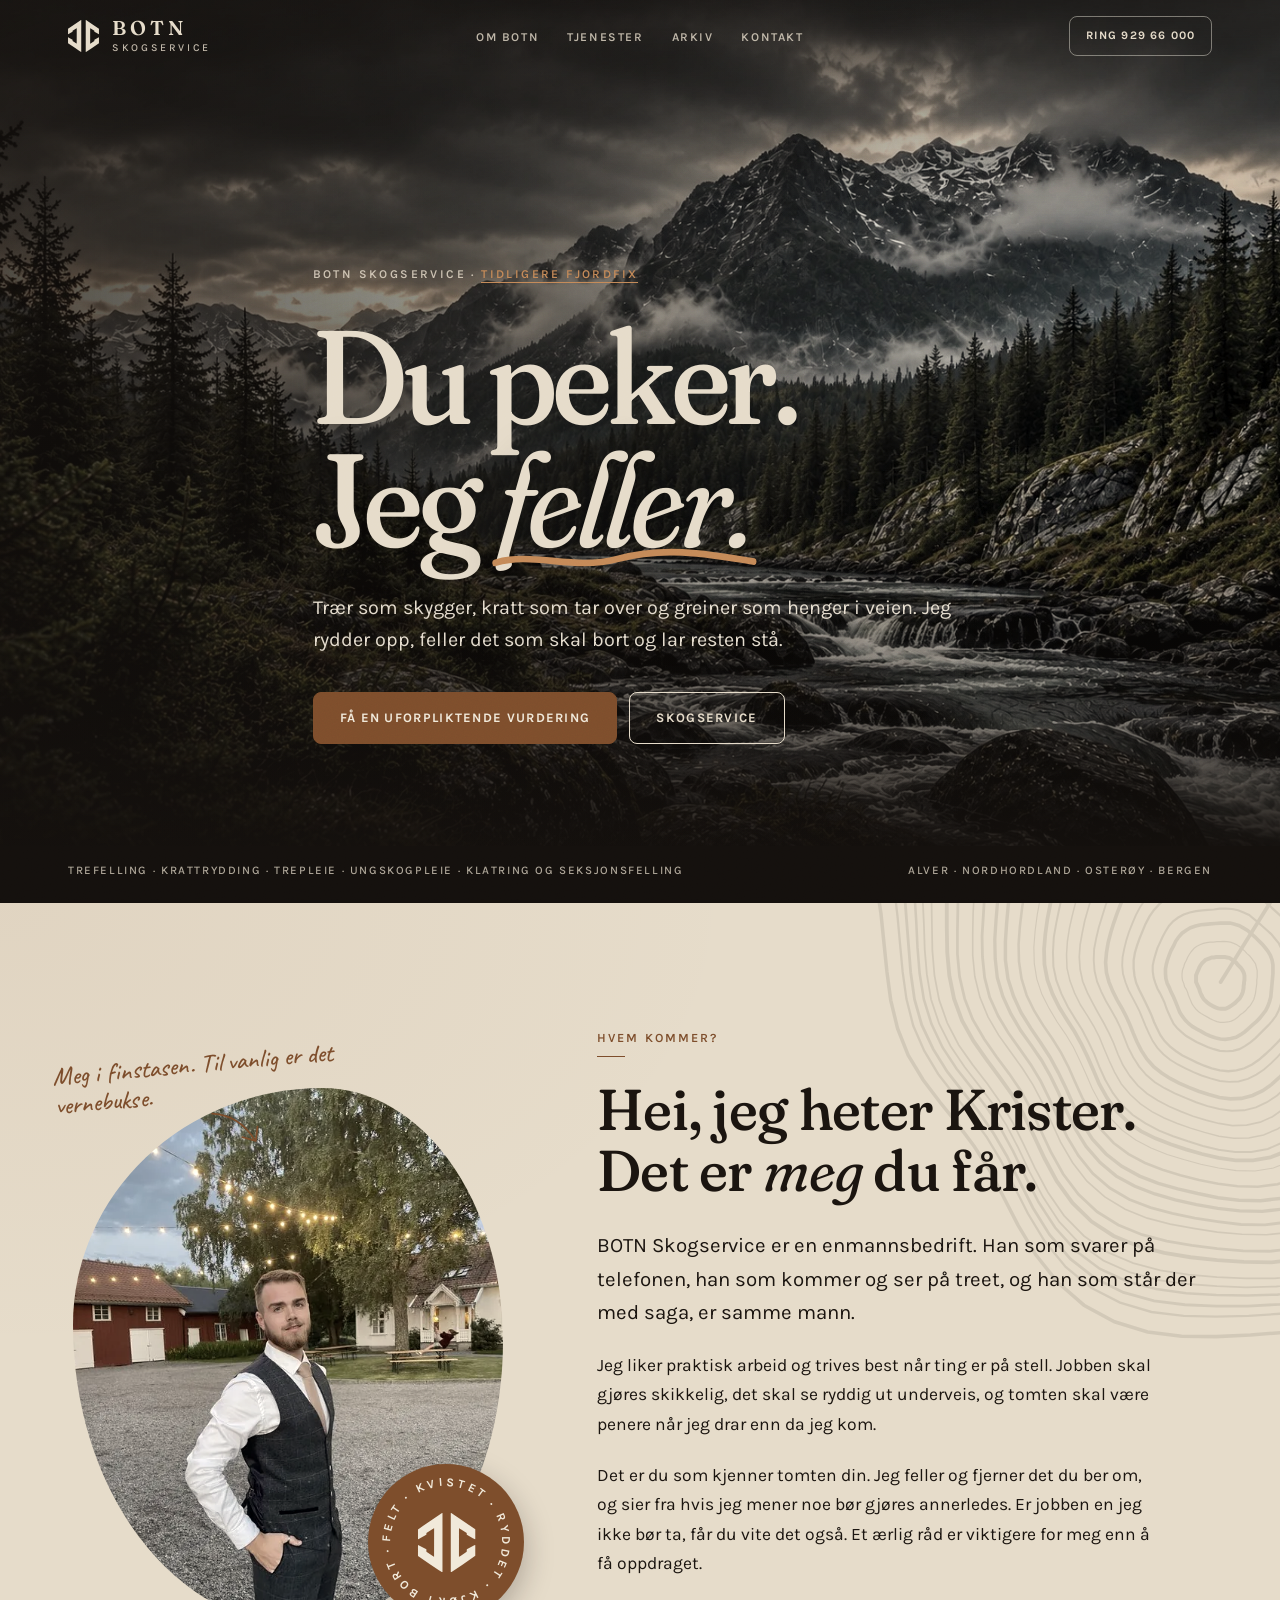
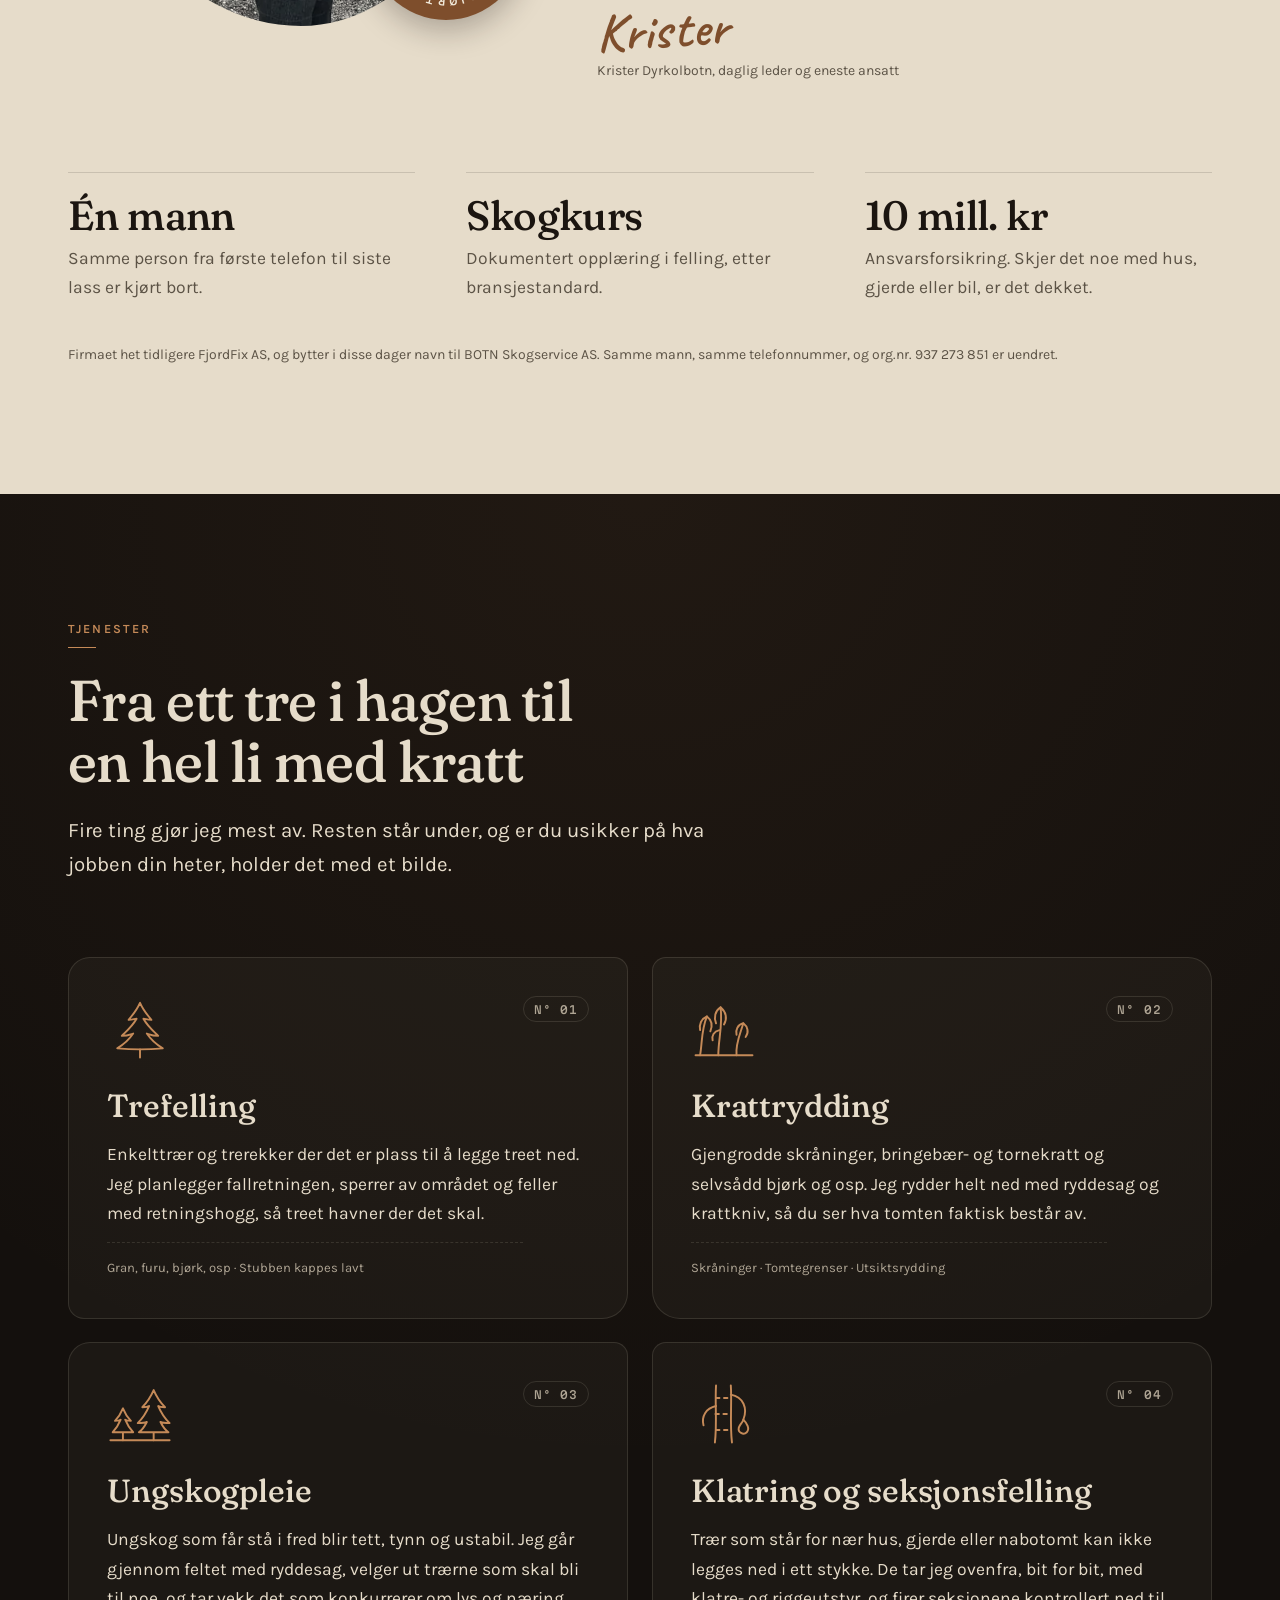
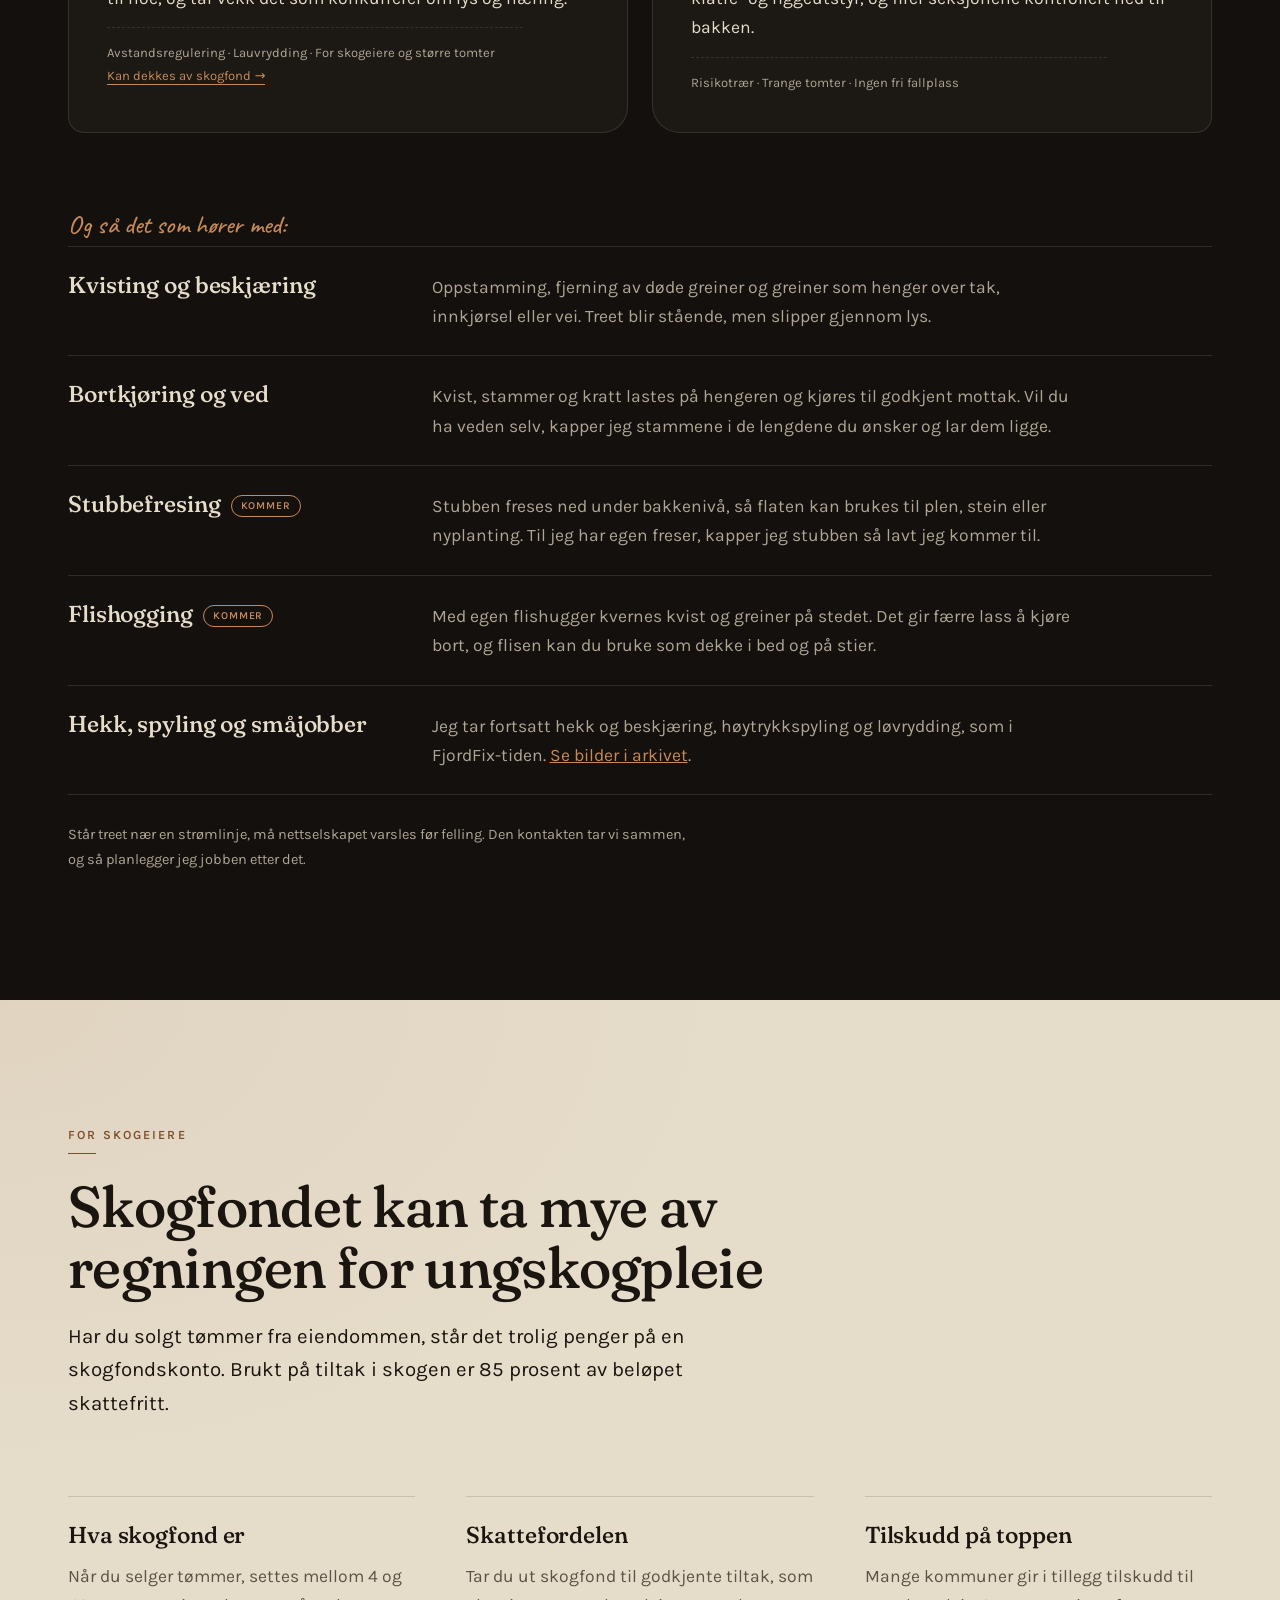
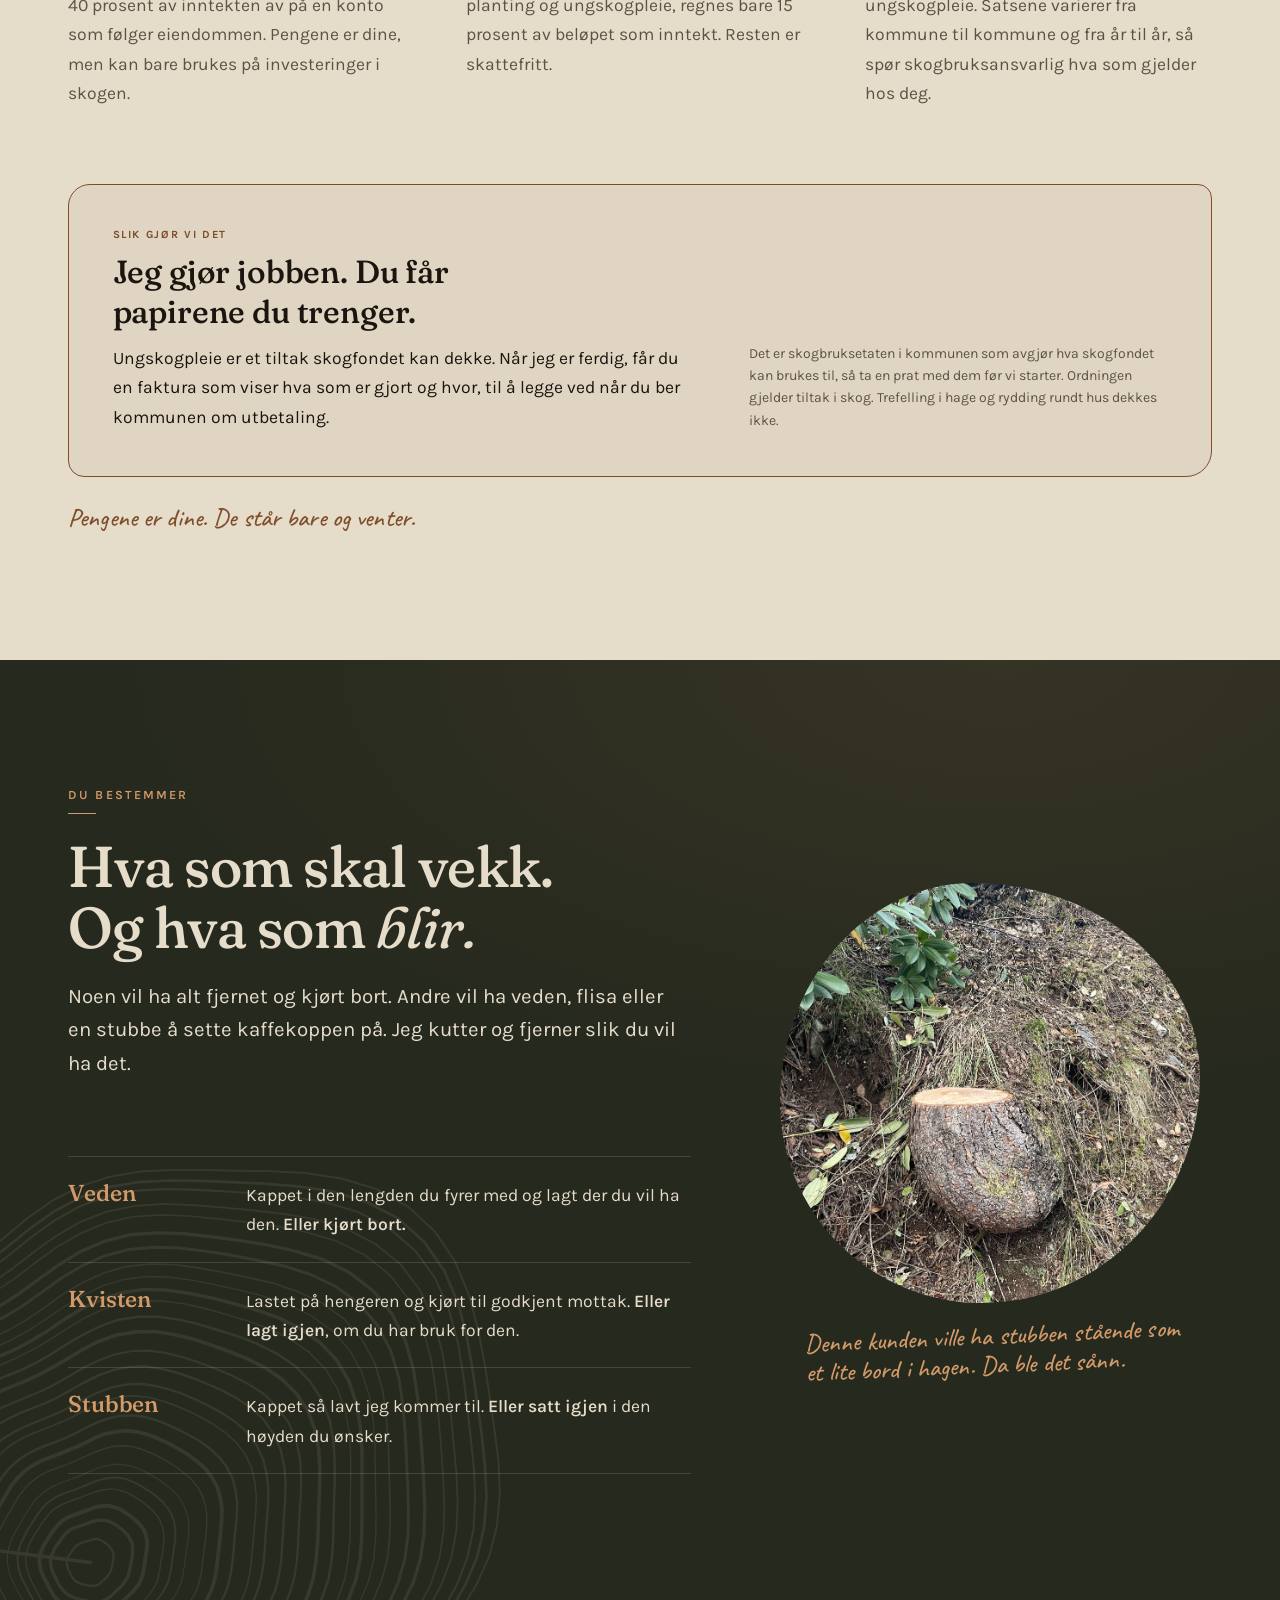
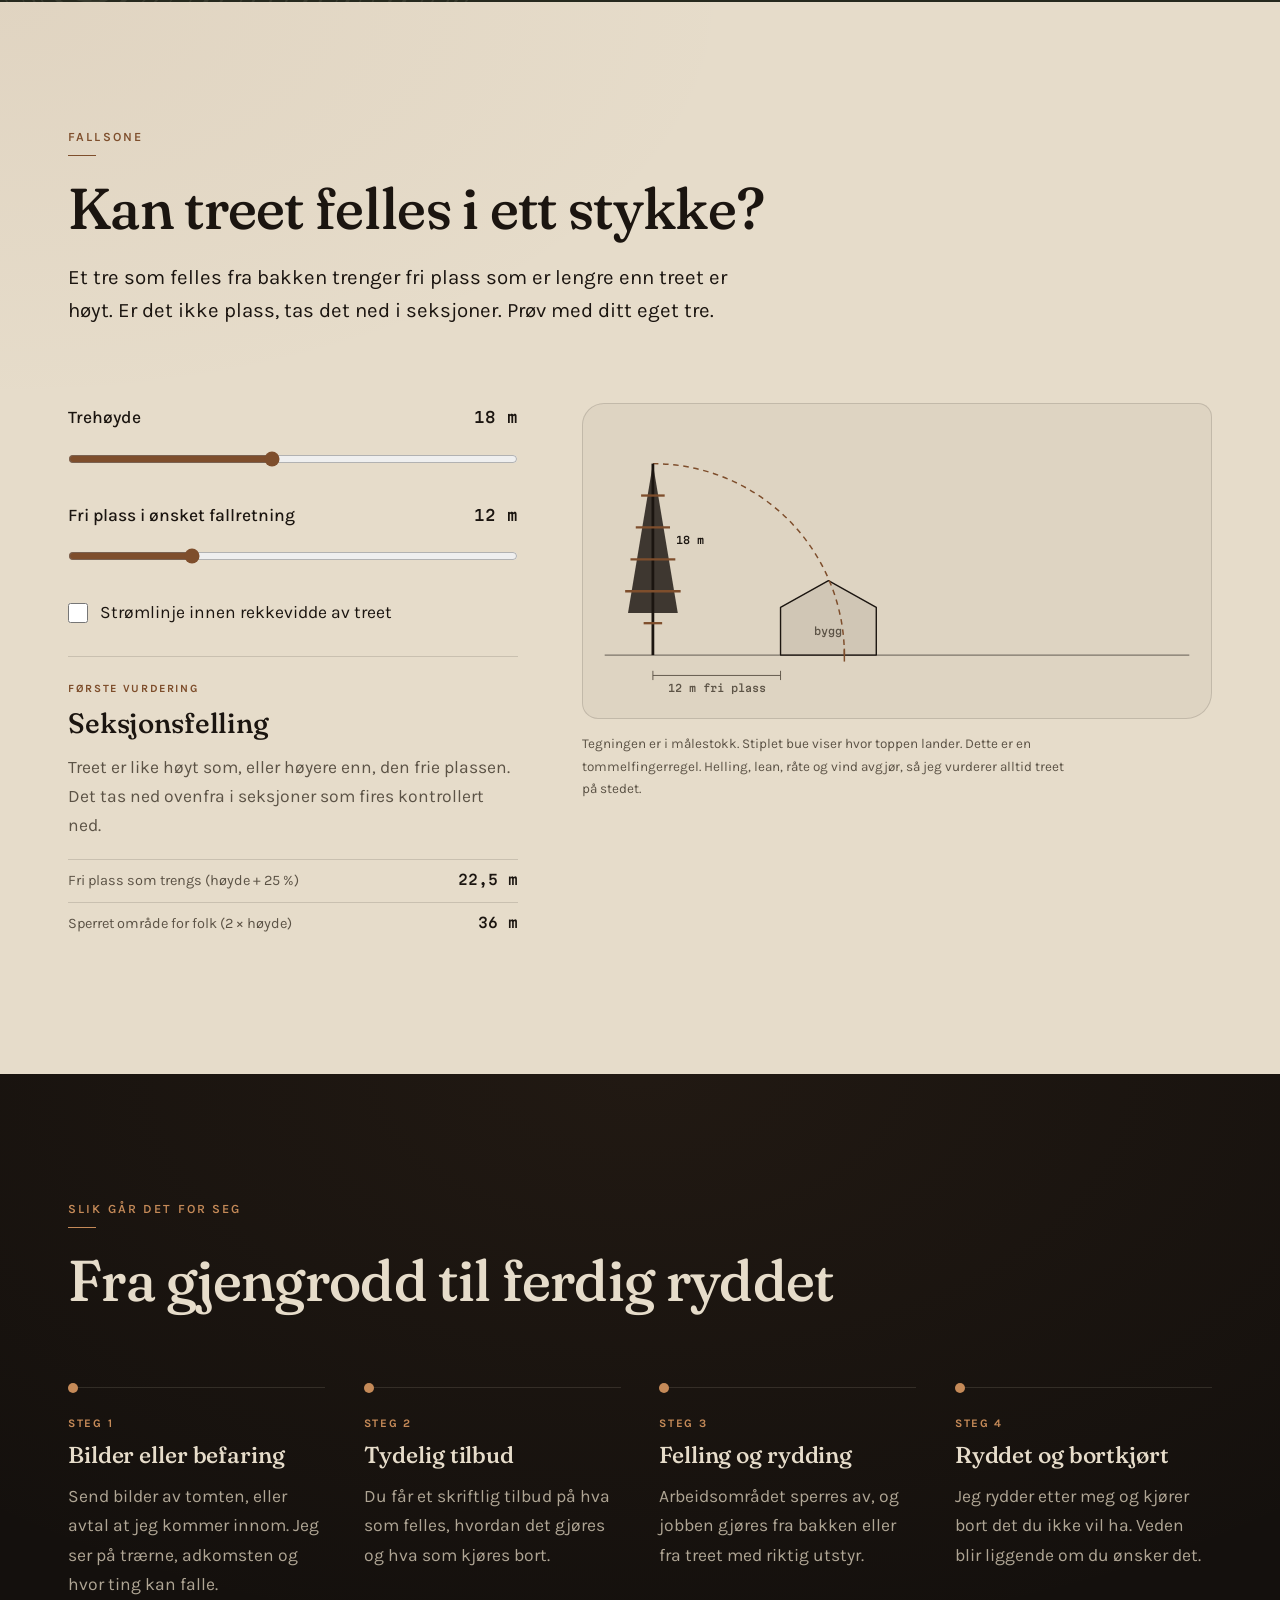
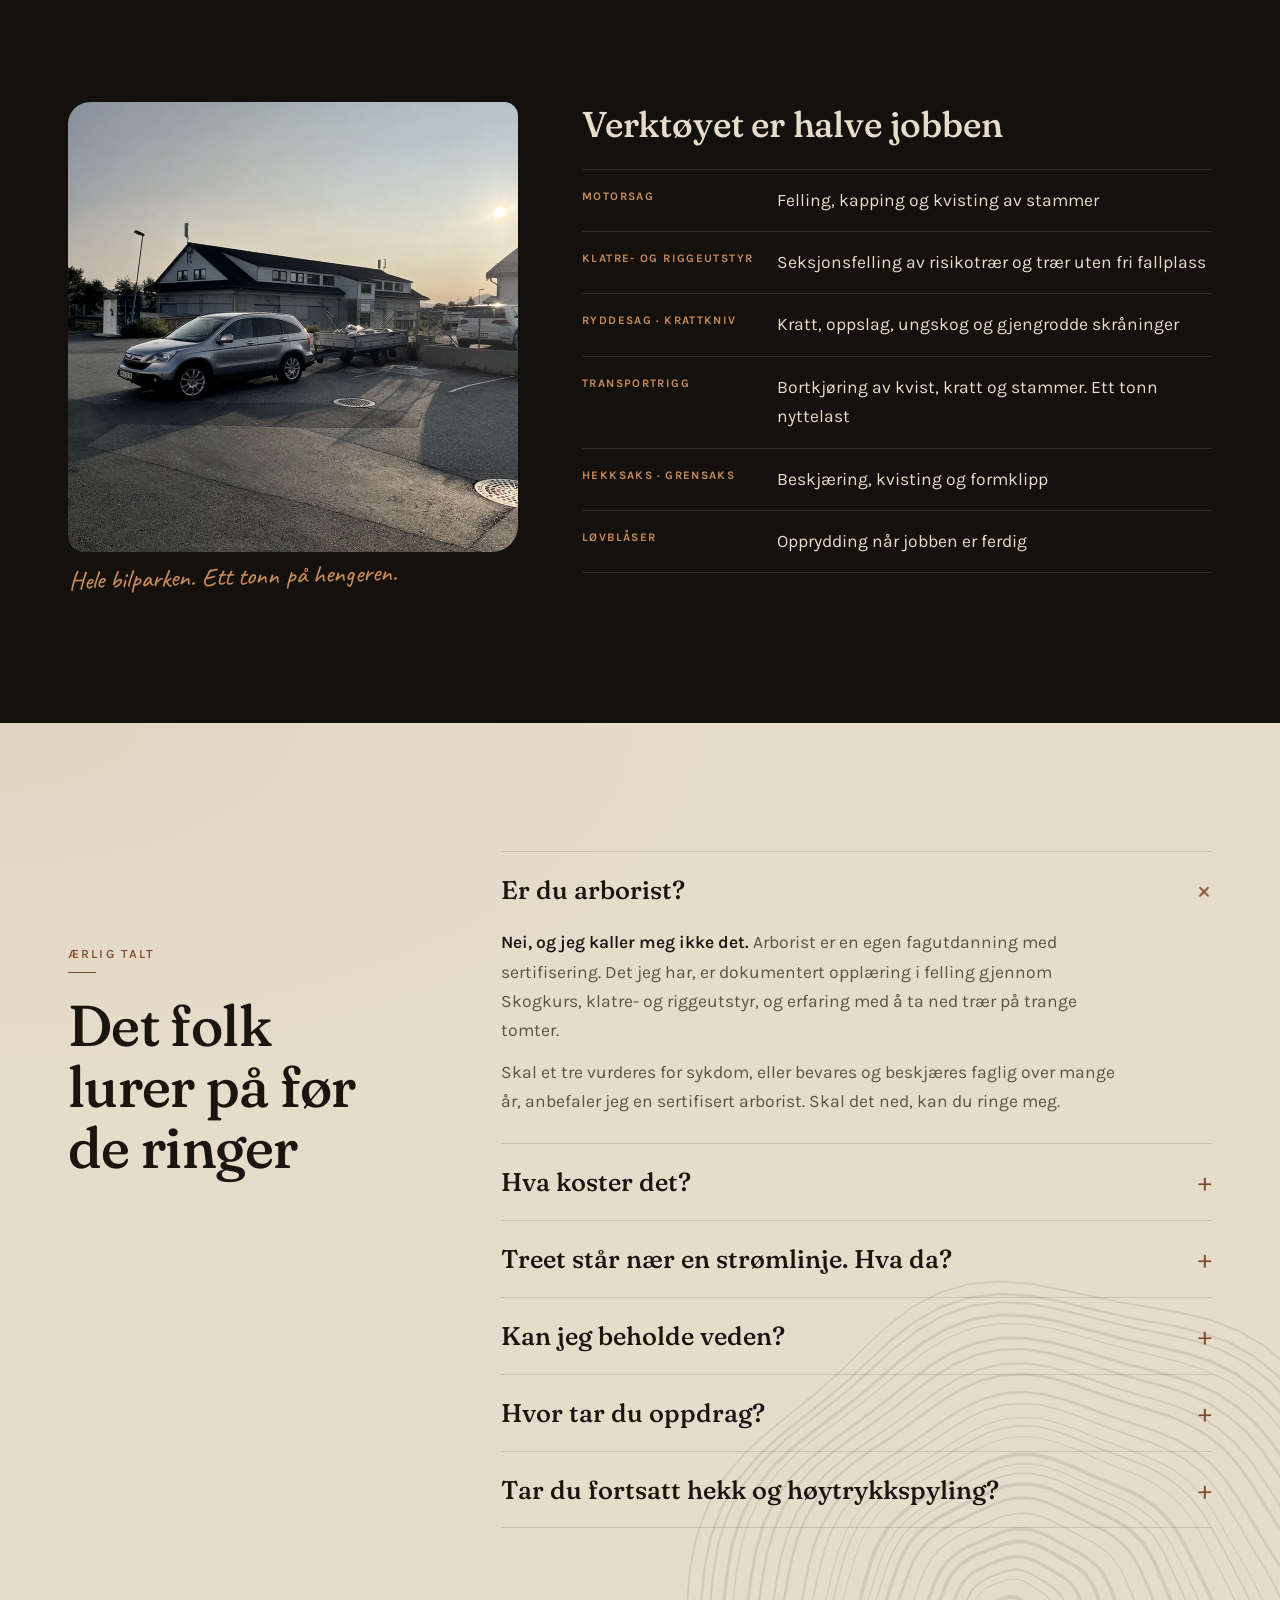
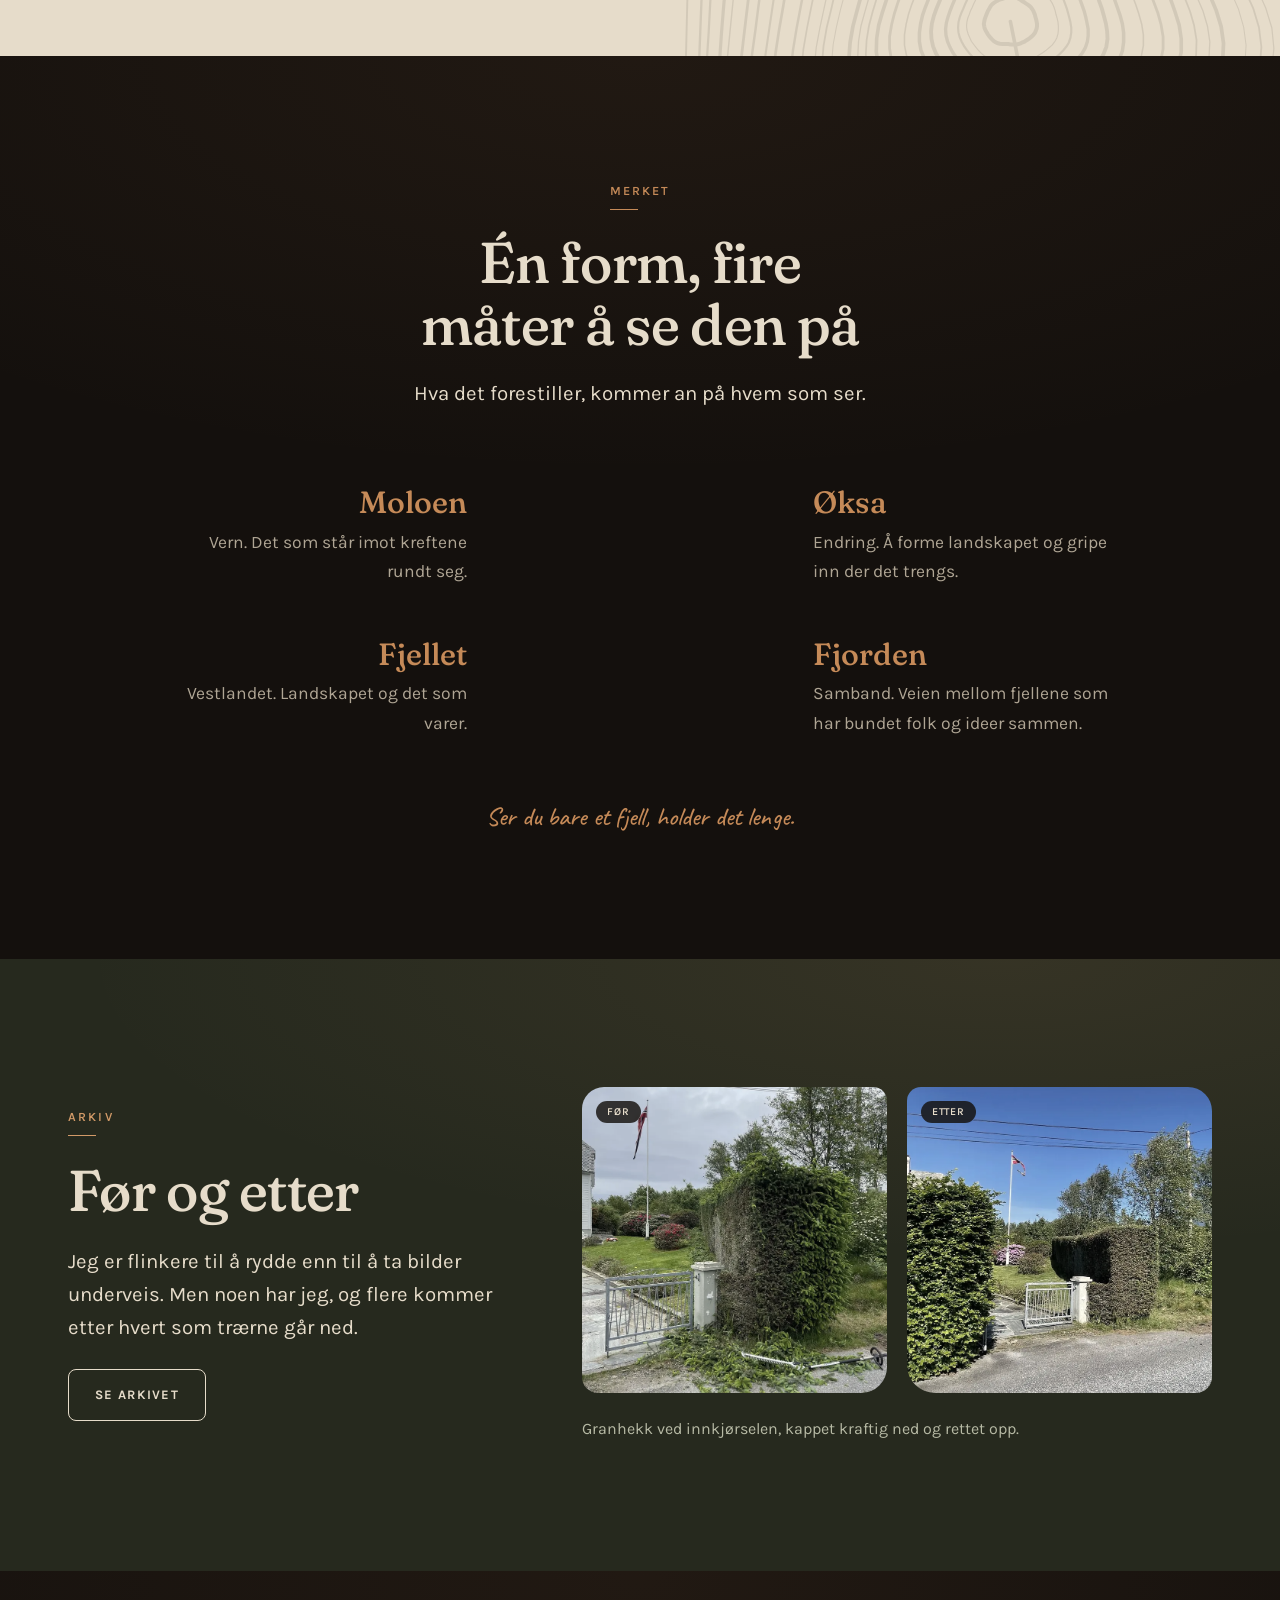
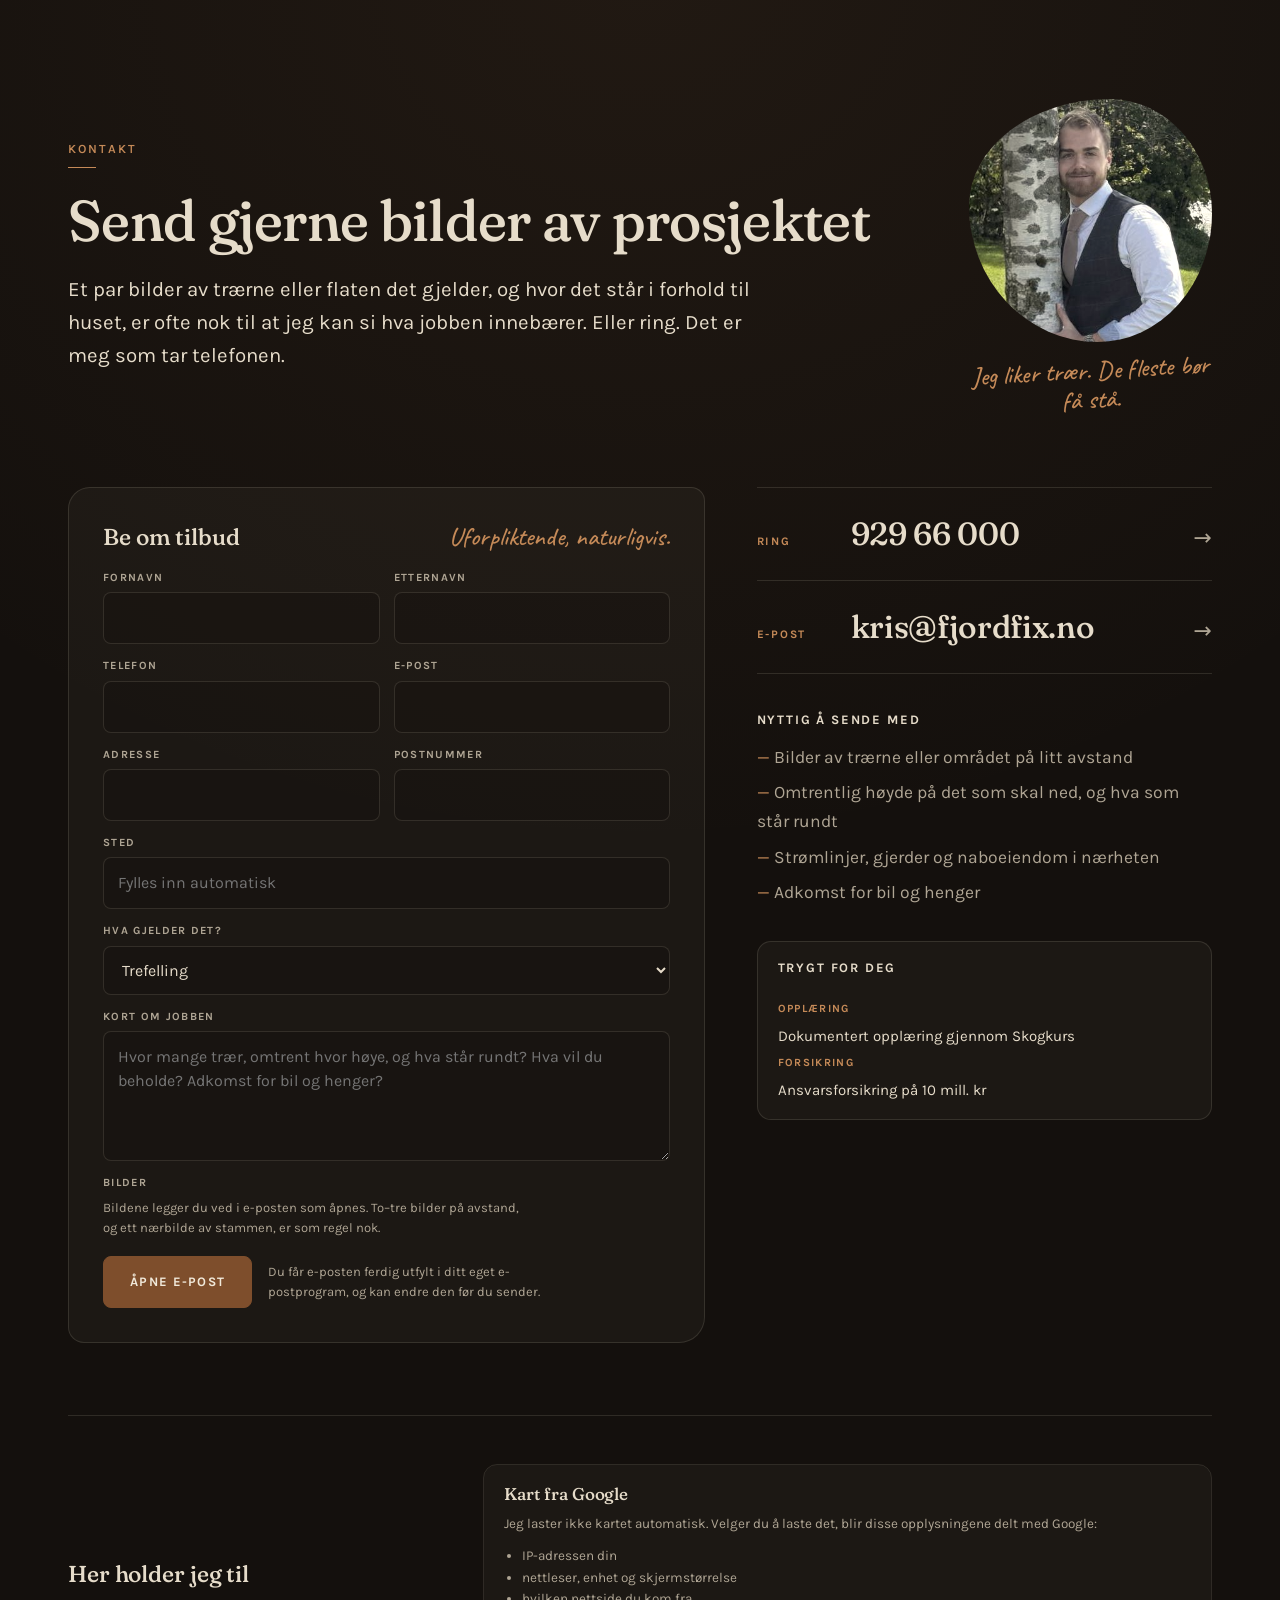
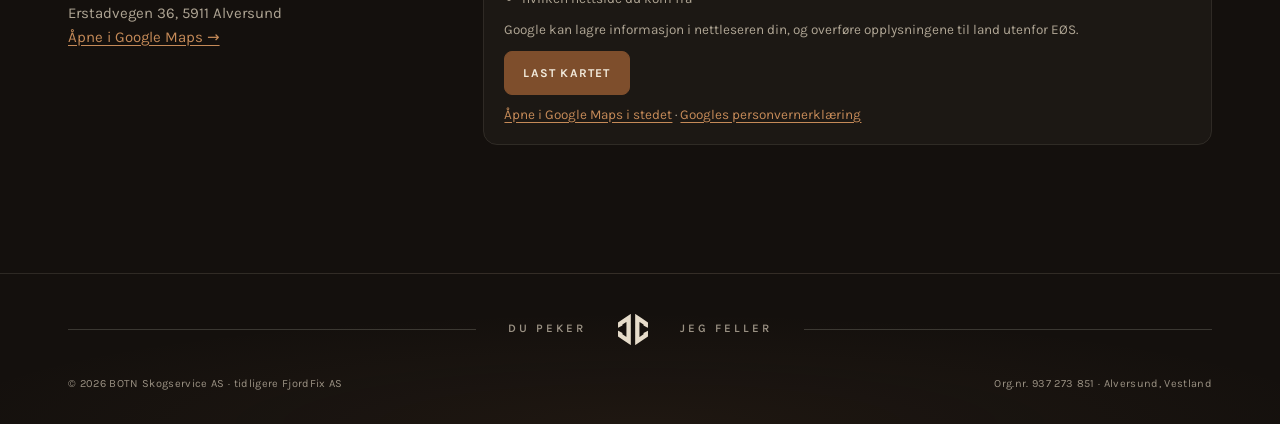
==== index.html @ 5fe98495 "Bytt toppbilde til versjonen med snødekt fjell og elvestryk Co-Authored-By: Claude Opus 5.5 <noreply" ====
<!doctype html>
<html lang="nb">
<head>
  <meta charset="utf-8" />
  <meta name="viewport" content="width=device-width,initial-scale=1" />
  <meta name="theme-color" content="#14100D" />
  <title>BOTN Skogservice | Trefelling og krattrydding i Nordhordland</title>
  <meta name="description" content="BOTN Skogservice (tidligere FjordFix) er Krister Dyrkolbotn og en motorsag. Trefelling, seksjonsfelling, krattrydding og ungskogpleie med skogfond i Alver, Nordhordland, på Osterøy og i Bergen." />
  <!-- TEST PÅ JOTAX.NO: holdes ute av søkemotorer. Fjern linja under og sett inn canonical når siden flytter til endelig domene -->
  <meta name="robots" content="noindex, nofollow" />
  <link rel="preconnect" href="https://fonts.googleapis.com" />
  <link rel="preconnect" href="https://fonts.gstatic.com" crossorigin />
  <link rel="stylesheet" href="https://fonts.googleapis.com/css2?family=Caveat:wght@500;600&family=Fraunces:ital,opsz,wght,SOFT,WONK@0,9..144,300..700,0..100,0..1;1,9..144,300..700,0..100,0..1&family=Karla:wght@400;500;600;700&family=Martian+Mono:wght@400;500&display=swap" />
  <link rel="stylesheet" href="styles.css" />
</head>
<body>
<!-- merke: symbol -->
<svg width="0" height="0" style="position:absolute" aria-hidden="true" focusable="false">
  <defs>
    <symbol id="jx-mark" viewBox="337.4 0 376.4 389.2">
      <path fill="currentColor" fill-rule="evenodd" d="M 495.21,0.07 369.41,85.31 337.49,107.70 337.49,170.66 339.07,172.01 391.91,142.92 392.54,142.12 392.97,131.36 436.66,103.34 442.52,99.85 443.41,100.74 443.02,286.92 439.48,285.34 392.91,254.83 392.54,238.76 347.66,214.53 340.91,211.14 338.14,210.92 337.43,211.78 337.50,281.84 415.91,335.95 472.29,373.96 496.28,389.18 497.66,388.81 498.37,386.84 498.41,0.98 497.41,0.00Z M 553.80,0.14 552.81,1.09 552.83,385.80 553.15,387.98 555.61,388.97 629.72,339.72 713.72,281.39 713.72,211.67 712.48,210.67 707.22,212.47 658.31,238.79 657.34,255.16 616.97,281.91 607.32,287.76 606.59,287.16 606.72,100.24 607.28,99.68 618.47,106.54 657.59,131.71 657.60,141.84 658.22,143.04 697.72,165.14 712.22,172.25 713.72,170.69 713.72,107.47 641.08,57.22 556.11,0.24Z" />
    </symbol>
  </defs>
</svg>

<div class="bar">
  <nav class="wrap bar-inner" aria-label="Hovedmeny">
    <a class="brand" href="#top" aria-label="BOTN Skogservice, til toppen">
      <svg class="m" aria-hidden="true"><use href="#jx-mark" /></svg>
      <span class="brand-navn"><span class="ordmerke">BOTN</span><span class="brand-under">Skogservice</span></span>
    </a>
    <ul class="bar-links" id="meny">
      <li><a href="#om">Om BOTN</a></li>
      <li><a href="#tjenester">Tjenester</a></li>
      <li><a href="galleri.html">Arkiv</a></li>
      <li><a href="#kontakt">Kontakt</a></li>
    </ul>
    <a class="btn bar-call" href="tel:+4792966000">Ring 929 66 000</a>
    <button class="bar-meny" type="button" aria-label="Meny" aria-expanded="false" aria-controls="meny"><span></span><span></span><span></span></button>
  </nav>
</div>

<header class="hero" id="top">
  <img class="hero-img" src="img/hero-fjell-2.jpg" width="1672" height="941" fetchpriority="high" decoding="async"
       alt="Granskog langs en elv med stryk, med et snødekt fjell i skodde og tunge skyer bak" />
  <div class="hero-veil" aria-hidden="true"></div>

  <div class="wrap hero-inner">
    <p class="hero-eyebrow rise">BOTN Skogservice · <a href="#navnebytte">tidligere FjordFix</a></p>
    <h1 class="rise rise-2">Du peker.<br />Jeg <em class="strek">feller.<svg viewBox="0 0 300 20" preserveAspectRatio="none" aria-hidden="true"><path d="M4 12 C 46 3, 92 18, 142 9 S 236 4, 296 11" /></svg></em></h1>
    <p class="hero-ingress rise rise-3">Trær som skygger, kratt som tar over og greiner som henger i veien. Jeg rydder opp, feller det som skal bort og lar resten stå.</p>
    <div class="hero-cta rise rise-4">
      <a class="btn btn-rust" href="#kontakt">Få en uforpliktende vurdering</a>
      <a class="btn" href="#tjenester">Skogservice</a>
    </div>
  </div>

</header>
<div class="remse">
  <div class="wrap remse-inner">
    <span>Trefelling · Krattrydding · Trepleie · Ungskogpleie · Klatring og seksjonsfelling</span>
    <span>Alver · Nordhordland · Osterøy · Bergen</span>
  </div>
</div>

<main>
  <!-- HVEM KOMMER -->
  <section class="sec g-bein" id="om">
    <div class="ringer h-topp" aria-hidden="true"></div>
    <div class="wrap">
      <div class="om">
        <figure class="portrett rv">
          <img src="img/krister.webp" width="570" height="760" loading="lazy" decoding="async" alt="Krister Dyrkolbotn i skjorte og vest på en gårdsplass" />
          <figcaption class="lapp hand">Meg i finstasen. Til vanlig er det vernebukse.
            <svg viewBox="0 0 54 40" aria-hidden="true"><path d="M4 4 C 18 6, 34 14, 44 34" /><path d="M32 30 L45 35 L48 21" /></svg>
          </figcaption>
          <div class="segl" aria-hidden="true">
            <svg class="segl-tekst" viewBox="0 0 200 200">
              <defs><path id="segl-sirkel" d="M100 100 m-72 0 a72 72 0 1 1 144 0 a72 72 0 1 1 -144 0" /></defs>
              <text><textPath href="#segl-sirkel" textLength="446" lengthAdjust="spacing">FELT · KVISTET · RYDDET · KJØRT BORT ·</textPath></text>
            </svg>
            <svg class="segl-merke"><use href="#jx-mark" /></svg>
          </div>
        </figure>

        <div class="om-tekst rv">
          <p class="eyebrow">Hvem kommer?</p>
          <h2>Hei, jeg heter Krister. Det er <em>meg</em> du får.</h2>
          <p class="lead">BOTN Skogservice er en enmannsbedrift. Han som svarer på telefonen, han som kommer og ser på treet, og han som står der med saga, er samme mann.</p>
          <p>Jeg liker praktisk arbeid og trives best når ting er på stell. Jobben skal gjøres skikkelig, det skal se ryddig ut underveis, og tomten skal være penere når jeg drar enn da jeg kom.</p>
          <p>Det er du som kjenner tomten din. Jeg feller og fjerner det du ber om, og sier fra hvis jeg mener noe bør gjøres annerledes. Er jobben en jeg ikke bør ta, får du vite det også. Et ærlig råd er viktigere for meg enn å få oppdraget.</p>
          <p class="signatur"><span class="hand">Krister</span><span>Krister Dyrkolbotn, daglig leder og eneste ansatt</span></p>
        </div>
      </div>

      <dl class="fakta rv">
        <div><dt>Én mann</dt><dd>Samme person fra første telefon til siste lass er kjørt bort.</dd></div>
        <div><dt>Skogkurs</dt><dd>Dokumentert opplæring i felling, etter bransjestandard.</dd></div>
        <div><dt>10 mill. kr</dt><dd>Ansvarsforsikring. Skjer det noe med hus, gjerde eller bil, er det dekket.</dd></div>
      </dl>
      <p class="bytte" id="navnebytte">Firmaet het tidligere FjordFix AS, og bytter i disse dager navn til BOTN Skogservice AS. Samme mann, samme telefonnummer, og org.nr. 937 273 851 er uendret.</p>
    </div>
  </section>

  <!-- TJENESTER -->
  <section class="sec g-fjell" id="tjenester">
    <div class="wrap">
      <div class="sec-head rv">
        <p class="eyebrow">Tjenester</p>
        <h2>Fra ett tre i hagen til en hel li med kratt</h2>
        <p class="lead">Fire ting gjør jeg mest av. Resten står under, og er du usikker på hva jobben din heter, holder det med et bilde.</p>
      </div>

      <ul class="kort">
        <li class="k rv">
          <div class="k-topp">
            <svg class="k-ikon" viewBox="0 0 58 58" aria-hidden="true"><path d="M29 6 C 26 13, 22 17, 19 21 C 23 21, 24 20, 26 20 C 22 27, 17 31, 13 35 C 18 35, 20 34, 23 33 C 19 39, 14 43, 9 46 C 20 47, 38 47, 49 46 C 44 43, 39 39, 35 33 C 38 34, 40 35, 45 35 C 41 31, 36 27, 32 20 C 34 20, 35 21, 39 21 C 36 17, 32 13, 29 6 Z" /><path d="M29 47 V54" /></svg>
            <span class="k-nr">Nº 01</span>
          </div>
          <h3>Trefelling</h3>
          <p>Enkelttrær og trerekker der det er plass til å legge treet ned. Jeg planlegger fallretningen, sperrer av området og feller med retningshogg, så treet havner der det skal.</p>
          <p class="k-spec">Gran, furu, bjørk, osp · Stubben kappes lavt</p>
        </li>
        <li class="k rv">
          <div class="k-topp">
            <svg class="k-ikon" viewBox="0 0 58 58" aria-hidden="true"><path d="M8 52 C 10 40, 9 30, 14 18" /><path d="M14 18 C 9 20, 7 25, 8 30 M14 18 C 18 21, 19 26, 17 31" /><path d="M24 52 C 24 38, 28 26, 26 10" /><path d="M26 10 C 21 13, 20 19, 22 24 M26 10 C 31 14, 32 20, 29 25 M25 30 C 20 31, 18 35, 19 39" /><path d="M40 52 C 39 42, 43 34, 46 24" /><path d="M46 24 C 41 25, 39 30, 40 34 M46 24 C 50 27, 51 32, 48 36" /><path d="M4 52 H54" /></svg>
            <span class="k-nr">Nº 02</span>
          </div>
          <h3>Krattrydding</h3>
          <p>Gjengrodde skråninger, bringebær- og tornekratt og selvsådd bjørk og osp. Jeg rydder helt ned med ryddesag og krattkniv, så du ser hva tomten faktisk består av.</p>
          <p class="k-spec">Skråninger · Tomtegrenser · Utsiktsrydding</p>
        </li>
        <li class="k rv">
          <div class="k-topp">
            <svg class="k-ikon" viewBox="0 0 58 58" aria-hidden="true"><path d="M14 24 C 12 29, 10 32, 7 35 C 10 35, 11 35, 12 34 C 10 39, 8 42, 5 45 H23 C 20 42, 18 39, 16 34 C 17 35, 18 35, 21 35 C 18 32, 16 29, 14 24 Z M14 45 V52" /><path d="M41 8 C 38 15, 35 19, 31 23 C 34 23, 36 23, 37 22 C 34 29, 31 33, 27 37 C 31 37, 33 37, 35 36 C 33 40, 31 43, 28 45 H54 C 51 43, 49 40, 47 36 C 49 37, 51 37, 55 37 C 51 33, 48 29, 45 22 C 46 23, 48 23, 51 23 C 47 19, 44 15, 41 8 Z M41 45 V52" /><path d="M3 52 H55" /></svg>
            <span class="k-nr">Nº 03</span>
          </div>
          <h3>Ungskogpleie</h3>
          <p>Ungskog som får stå i fred blir tett, tynn og ustabil. Jeg går gjennom feltet med ryddesag, velger ut trærne som skal bli til noe, og tar vekk det som konkurrerer om lys og næring.</p>
          <p class="k-spec">Avstandsregulering · Lauvrydding · For skogeiere og større tomter<br /><a href="#skogfond">Kan dekkes av skogfond →</a></p>
        </li>
        <li class="k rv">
          <div class="k-topp">
            <svg class="k-ikon" viewBox="0 0 58 58" aria-hidden="true"><path d="M22 4 C 21 20, 23 38, 21 54 M35 4 C 36 20, 34 38, 36 54" /><path d="M22 15 H35 M21.5 29 H35 M22 43 H35.5" stroke-dasharray="3 4" /><path d="M35 12 C 46 14, 50 24, 46 34" /><path d="M46 34 C 45 37, 43 38, 42 41 C 41 45, 46 48, 49 45 C 52 42, 49 37, 46 34 Z" /><path d="M22 22 C 13 24, 9 31, 11 39" /></svg>
            <span class="k-nr">Nº 04</span>
          </div>
          <h3>Klatring og seksjonsfelling</h3>
          <p>Trær som står for nær hus, gjerde eller nabotomt kan ikke legges ned i ett stykke. De tar jeg ovenfra, bit for bit, med klatre- og riggeutstyr, og firer seksjonene kontrollert ned til bakken.</p>
          <p class="k-spec">Risikotrær · Trange tomter · Ingen fri fallplass</p>
        </li>
      </ul>

      <div class="ellers">
        <p class="ellers-tittel hand rv">Og så det som hører med:</p>
        <ul class="svcs rv">
          <li class="svc">
            <h3>Kvisting og beskjæring</h3>
            <p>Oppstamming, fjerning av døde greiner og greiner som henger over tak, innkjørsel eller vei. Treet blir stående, men slipper gjennom lys.</p>
          </li>
          <li class="svc">
            <h3>Bortkjøring og ved</h3>
            <p>Kvist, stammer og kratt lastes på hengeren og kjøres til godkjent mottak. Vil du ha veden selv, kapper jeg stammene i de lengdene du ønsker og lar dem ligge.</p>
          </li>
          <li class="svc">
            <h3>Stubbefresing<span class="tag">Kommer</span></h3>
            <p>Stubben freses ned under bakkenivå, så flaten kan brukes til plen, stein eller nyplanting. Til jeg har egen freser, kapper jeg stubben så lavt jeg kommer til.</p>
          </li>
          <li class="svc">
            <h3>Flishogging<span class="tag">Kommer</span></h3>
            <p>Med egen flishugger kvernes kvist og greiner på stedet. Det gir færre lass å kjøre bort, og flisen kan du bruke som dekke i bed og på stier.</p>
          </li>
          <li class="svc">
            <h3>Hekk, spyling og småjobber</h3>
            <p>Jeg tar fortsatt hekk og beskjæring, høytrykkspyling og løvrydding, som i FjordFix-tiden. <a href="galleri.html" style="color:var(--accent)">Se bilder i arkivet</a>.</p>
          </li>
        </ul>
        <p class="svc-note">Står treet nær en strømlinje, må nettselskapet varsles før felling. Den kontakten tar vi sammen, og så planlegger jeg jobben etter det.</p>
      </div>
    </div>
  </section>

  <!-- SKOGFOND -->
  <section class="sec g-bein" id="skogfond">
    <div class="wrap">
      <div class="sec-head rv">
        <p class="eyebrow">For skogeiere</p>
        <h2>Skogfondet kan ta mye av regningen for ungskogpleie</h2>
        <p class="lead">Har du solgt tømmer fra eiendommen, står det trolig penger på en skogfondskonto. Brukt på tiltak i skogen er 85 prosent av beløpet skattefritt.</p>
      </div>

      <div class="tre-kol rv">
        <div>
          <h3>Hva skogfond er</h3>
          <p>Når du selger tømmer, settes mellom 4 og 40 prosent av inntekten av på en konto som følger eiendommen. Pengene er dine, men kan bare brukes på investeringer i skogen.</p>
        </div>
        <div>
          <h3>Skattefordelen</h3>
          <p>Tar du ut skogfond til godkjente tiltak, som planting og ungskogpleie, regnes bare 15 prosent av beløpet som inntekt. Resten er skattefritt.</p>
        </div>
        <div>
          <h3>Tilskudd på toppen</h3>
          <p>Mange kommuner gir i tillegg tilskudd til ungskogpleie. Satsene varierer fra kommune til kommune og fra år til år, så spør skogbruksansvarlig hva som gjelder hos deg.</p>
        </div>
      </div>

      <div class="fond-boks rv">
        <div>
          <span class="verdict-label">Slik gjør vi det</span>
          <h3>Jeg gjør jobben. Du får papirene du trenger.</h3>
          <p>Ungskogpleie er et tiltak skogfondet kan dekke. Når jeg er ferdig, får du en faktura som viser hva som er gjort og hvor, til å legge ved når du ber kommunen om utbetaling.</p>
        </div>
        <p class="fine">Det er skogbruksetaten i kommunen som avgjør hva skogfondet kan brukes til, så ta en prat med dem før vi starter. Ordningen gjelder tiltak i skog. Trefelling i hage og rydding rundt hus dekkes ikke.</p>
      </div>
      <p class="fond-lapp hand rv">Pengene er dine. De står bare og venter.</p>
    </div>
  </section>

  <!-- DU BESTEMMER -->
  <section class="sec g-skog" id="du-bestemmer">
    <div class="ringer v-bunn" aria-hidden="true"></div>
    <div class="wrap">
      <div class="valg">
        <div>
          <div class="sec-head rv">
            <p class="eyebrow">Du bestemmer</p>
            <h2>Hva som skal vekk. Og hva som <em>blir.</em></h2>
            <p class="lead">Noen vil ha alt fjernet og kjørt bort. Andre vil ha veden, flisa eller en stubbe å sette kaffekoppen på. Jeg kutter og fjerner slik du vil ha det.</p>
          </div>
          <ul class="valg-liste rv">
            <li><h3>Veden</h3><p>Kappet i den lengden du fyrer med og lagt der du vil ha den. <b>Eller kjørt bort.</b></p></li>
            <li><h3>Kvisten</h3><p>Lastet på hengeren og kjørt til godkjent mottak. <b>Eller lagt igjen</b>, om du har bruk for den.</p></li>
            <li><h3>Stubben</h3><p>Kappet så lavt jeg kommer til. <b>Eller satt igjen</b> i den høyden du ønsker.</p></li>
          </ul>
        </div>
        <figure class="stubbe rv">
          <img src="img/stubbe.jpg" width="975" height="1300" loading="lazy" decoding="async" alt="Nykappet stubbe i en skråning, med kvist og rydda kratt rundt" />
          <figcaption class="hand">Denne kunden ville ha stubben stående som et lite bord i hagen. Da ble det sånn.</figcaption>
        </figure>
      </div>
    </div>
  </section>

  <!-- FALLSONE -->
  <section class="sec g-bein" id="fallsone">
    <div class="wrap">
      <div class="sec-head rv">
        <p class="eyebrow">Fallsone</p>
        <h2>Kan treet felles i ett stykke?</h2>
        <p class="lead">Et tre som felles fra bakken trenger fri plass som er lengre enn treet er høyt. Er det ikke plass, tas det ned i seksjoner. Prøv med ditt eget tre.</p>
      </div>

      <div class="fs rv">
        <div class="fs-controls">
          <div class="field">
            <div class="field-top"><label for="fs-hoyde">Trehøyde</label><output id="fs-hoyde-ut" for="fs-hoyde">18 m</output></div>
            <input type="range" id="fs-hoyde" min="4" max="35" step="1" value="18" />
          </div>
          <div class="field">
            <div class="field-top"><label for="fs-avstand">Fri plass i ønsket fallretning</label><output id="fs-avstand-ut" for="fs-avstand">12 m</output></div>
            <input type="range" id="fs-avstand" min="0" max="45" step="1" value="12" />
          </div>
          <label class="check" for="fs-linje"><input type="checkbox" id="fs-linje" /><span>Strømlinje innen rekkevidde av treet</span></label>

          <div class="verdict" aria-live="polite">
            <span class="verdict-label">Første vurdering</span>
            <h3 id="fs-tittel">Seksjonsfelling</h3>
            <p id="fs-tekst">Treet er høyere enn den frie plassen. Det tas ned ovenfra i seksjoner som fires kontrollert ned.</p>
            <dl class="readout">
              <dt>Fri plass som trengs (høyde + 25 %)</dt><dd id="fs-trengs">22,5 m</dd>
              <dt>Sperret område for folk (2 × høyde)</dt><dd id="fs-sperret">36 m</dd>
            </dl>
          </div>
        </div>

        <figure class="fs-figure">
          <div class="fs-frame">
            <svg id="fs-svg" viewBox="0 0 640 300" role="img" aria-labelledby="fs-svg-title">
              <title id="fs-svg-title">Tegning i målestokk av treet, fallbuen og nærmeste bygg</title>
              <g id="fs-draw"></g>
            </svg>
          </div>
          <figcaption>Tegningen er i målestokk. Stiplet bue viser hvor toppen lander. Dette er en tommelfingerregel. Helling, lean, råte og vind avgjør, så jeg vurderer alltid treet på stedet.</figcaption>
        </figure>
      </div>
    </div>
  </section>

  <!-- SLIK GÅR DET FOR SEG -->
  <section class="sec g-fjell" id="prosess">
    <div class="wrap">
      <div class="sec-head rv">
        <p class="eyebrow">Slik går det for seg</p>
        <h2>Fra gjengrodd til ferdig ryddet</h2>
      </div>
      <ol class="steps rv">
        <li class="step">
          <span class="step-n">Steg 1</span>
          <h3>Bilder eller befaring</h3>
          <p>Send bilder av tomten, eller avtal at jeg kommer innom. Jeg ser på trærne, adkomsten og hvor ting kan falle.</p>
        </li>
        <li class="step">
          <span class="step-n">Steg 2</span>
          <h3>Tydelig tilbud</h3>
          <p>Du får et skriftlig tilbud på hva som felles, hvordan det gjøres og hva som kjøres bort.</p>
        </li>
        <li class="step">
          <span class="step-n">Steg 3</span>
          <h3>Felling og rydding</h3>
          <p>Arbeidsområdet sperres av, og jobben gjøres fra bakken eller fra treet med riktig utstyr.</p>
        </li>
        <li class="step">
          <span class="step-n">Steg 4</span>
          <h3>Ryddet og bortkjørt</h3>
          <p>Jeg rydder etter meg og kjører bort det du ikke vil ha. Veden blir liggende om du ønsker det.</p>
        </li>
      </ol>

      <div class="kit" id="utstyr">
        <figure class="photo rv">
          <img src="img/hengertransport-1.webp" width="900" height="1200" loading="lazy" decoding="async" alt="Bil med tilhenger lastet med sekker hageavfall, klar for bortkjøring" />
          <figcaption class="hand">Hele bilparken. Ett tonn på hengeren.</figcaption>
        </figure>
        <div class="rv">
          <h3 class="stor">Verktøyet er halve jobben</h3>
          <dl class="specs">
            <dt>Motorsag</dt><dd>Felling, kapping og kvisting av stammer</dd>
            <dt>Klatre- og riggeutstyr</dt><dd>Seksjonsfelling av risikotrær og trær uten fri fallplass</dd>
            <dt>Ryddesag · krattkniv</dt><dd>Kratt, oppslag, ungskog og gjengrodde skråninger</dd>
            <dt>Transportrigg</dt><dd>Bortkjøring av kvist, kratt og stammer. Ett tonn nyttelast</dd>
            <dt>Hekksaks · grensaks</dt><dd>Beskjæring, kvisting og formklipp</dd>
            <dt>Løvblåser</dt><dd>Opprydding når jobben er ferdig</dd>
          </dl>
        </div>
      </div>
    </div>
  </section>

  <!-- ÆRLIG TALT -->
  <section class="sec g-bein" id="aerlig-talt">
    <div class="ringer h-bunn" aria-hidden="true"></div>
    <div class="wrap">
      <div class="aerlig">
        <div class="sec-head rv">
          <p class="eyebrow">Ærlig talt</p>
          <h2>Det folk lurer på før de ringer</h2>
        </div>
        <div class="faq rv">
          <details open>
            <summary>Er du arborist?</summary>
            <div class="faq-svar">
              <p><strong>Nei, og jeg kaller meg ikke det.</strong> Arborist er en egen fagutdanning med sertifisering. Det jeg har, er dokumentert opplæring i felling gjennom Skogkurs, klatre- og riggeutstyr, og erfaring med å ta ned trær på trange tomter.</p>
              <p>Skal et tre vurderes for sykdom, eller bevares og beskjæres faglig over mange år, anbefaler jeg en sertifisert arborist. Skal det ned, kan du ringe meg.</p>
            </div>
          </details>
          <details>
            <summary>Hva koster det?</summary>
            <div class="faq-svar">
              <p>Det kommer an på treet, plassen rundt og hvor mye som skal kjøres bort. Send et par bilder, så får du et skriftlig tilbud før jeg starter. Er det vanskelig å se på bilder, kommer jeg og ser på det.</p>
            </div>
          </details>
          <details>
            <summary>Treet står nær en strømlinje. Hva da?</summary>
            <div class="faq-svar">
              <p>Da skal nettselskapet varsles før noen setter saga i det. Den kontakten tar vi sammen, og jobben planlegges etter det de sier.</p>
            </div>
          </details>
          <details>
            <summary>Kan jeg beholde veden?</summary>
            <div class="faq-svar">
              <p>Ja. Si hvilken lengde du fyrer med, så kapper jeg stammene og legger dem der du vil ha dem. Det du ikke vil ha, kjører jeg bort.</p>
            </div>
          </details>
          <details>
            <summary>Hvor tar du oppdrag?</summary>
            <div class="faq-svar">
              <p>Alver, Knarvik og resten av Nordhordland, Osterøy og Bergen. Står tomten litt utenfor, ta kontakt likevel.</p>
            </div>
          </details>
          <details>
            <summary>Tar du fortsatt hekk og høytrykkspyling?</summary>
            <div class="faq-svar">
              <p>Ja. Hekk og beskjæring, høytrykkspyling, løvrydding og småjobber rundt huset tar jeg som før. Jeg tar ikke arbeid som krever autorisert fagforetak, som fast el-installasjon eller rør i våtrom. Da sier jeg fra og anbefaler riktig fagperson.</p>
            </div>
          </details>
        </div>
      </div>
    </div>
  </section>

  <!-- MERKET -->
  <section class="sec g-fjell" id="merket">
    <div class="wrap">
      <div class="sec-head merke-head rv">
        <p class="eyebrow">Merket</p>
        <h2>Én form, fire måter å se den på</h2>
        <p class="lead">Hva det forestiller, kommer an på hvem som ser.</p>
      </div>

      <div class="merke rv">
        <dl class="merke-lesing merke-v">
          <div><dt>Moloen</dt><dd>Vern. Det som står imot kreftene rundt seg.</dd></div>
          <div><dt>Fjellet</dt><dd>Vestlandet. Landskapet og det som varer.</dd></div>
        </dl>
        <svg class="merke-tegn" viewBox="337.4 0 376.4 389.2" role="img" aria-label="Merket til BOTN: to speilvendte, kantete former med en smal åpning imellom">
          <path class="half-l" fill="currentColor" d="M 495.21,0.07 369.41,85.31 337.49,107.70 337.49,170.66 339.07,172.01 391.91,142.92 392.54,142.12 392.97,131.36 436.66,103.34 442.52,99.85 443.41,100.74 443.02,286.92 439.48,285.34 392.91,254.83 392.54,238.76 347.66,214.53 340.91,211.14 338.14,210.92 337.43,211.78 337.50,281.84 415.91,335.95 472.29,373.96 496.28,389.18 497.66,388.81 498.37,386.84 498.41,0.98 497.41,0.00Z" />
          <path class="half-r" fill="currentColor" d="M 553.80,0.14 552.81,1.09 552.83,385.80 553.15,387.98 555.61,388.97 629.72,339.72 713.72,281.39 713.72,211.67 712.48,210.67 707.22,212.47 658.31,238.79 657.34,255.16 616.97,281.91 607.32,287.76 606.59,287.16 606.72,100.24 607.28,99.68 618.47,106.54 657.59,131.71 657.60,141.84 658.22,143.04 697.72,165.14 712.22,172.25 713.72,170.69 713.72,107.47 641.08,57.22 556.11,0.24Z" />
        </svg>
        <dl class="merke-lesing merke-h">
          <div><dt>Øksa</dt><dd>Endring. Å forme landskapet og gripe inn der det trengs.</dd></div>
          <div><dt>Fjorden</dt><dd>Samband. Veien mellom fjellene som har bundet folk og ideer sammen.</dd></div>
        </dl>
      </div>
      <p class="merke-lapp hand rv">Ser du bare et fjell, holder det lenge.</p>
    </div>
  </section>

  <!-- GALLERI -->
  <section class="sec g-skog" id="galleri-smak">
    <div class="wrap">
      <div class="smak">
        <div class="smak-tekst rv">
          <p class="eyebrow">Arkiv</p>
          <h2>Før og etter</h2>
          <p class="lead">Jeg er flinkere til å rydde enn til å ta bilder underveis. Men noen har jeg, og flere kommer etter hvert som trærne går ned.</p>
          <a class="btn" href="galleri.html">Se arkivet</a>
        </div>
        <div class="gal-par rv">
          <figure>
            <img src="img/hekk-4-for.webp" width="800" height="1067" loading="lazy" decoding="async" alt="Høy og bred granhekk ved en innkjørsel, med avklipp på bakken" />
            <span class="chip">Før</span>
          </figure>
          <figure>
            <img src="img/hekk-4-etter.webp" width="800" height="1067" loading="lazy" decoding="async" alt="Samme granhekk etter at den er kappet kraftig ned og rettet opp" />
            <span class="chip">Etter</span>
          </figure>
          <p class="gal-tekst">Granhekk ved innkjørselen, kappet kraftig ned og rettet opp.</p>
        </div>
      </div>
    </div>
  </section>

  <!-- KONTAKT -->
  <section class="sec g-fjell" id="kontakt">
    <div class="wrap contact">
      <div class="kontakt-topp">
        <div class="sec-head rv" style="margin-bottom:0">
          <p class="eyebrow">Kontakt</p>
          <h2>Send gjerne bilder av prosjektet</h2>
          <p class="lead">Et par bilder av trærne eller flaten det gjelder, og hvor det står i forhold til huset, er ofte nok til at jeg kan si hva jobben innebærer. Eller ring. Det er meg som tar telefonen.</p>
        </div>
        <figure class="tre-venn rv">
          <img src="img/krister-tre.jpg" width="385" height="385" loading="lazy" decoding="async" alt="Krister Dyrkolbotn i skjorte og vest, lent inntil en bjørkestamme" />
          <figcaption class="hand">Jeg liker trær. De fleste bør få stå.</figcaption>
        </figure>
      </div>

      <div class="kontakt-grid">
        <form class="form rv" name="foresporsel">
          <p class="sr-only" aria-hidden="true"><label>Ikke fyll ut dette feltet: <input name="bot-field" tabindex="-1" autocomplete="off" /></label></p>

          <div class="form-head">
            <h3>Be om tilbud</h3>
            <span class="hand">Uforpliktende, naturligvis.</span>
          </div>

          <div class="field-grid">
            <div class="f"><label for="k-fornavn">Fornavn</label><input id="k-fornavn" name="Fornavn" autocomplete="given-name" required /></div>
            <div class="f"><label for="k-etternavn">Etternavn</label><input id="k-etternavn" name="Etternavn" autocomplete="family-name" /></div>
            <div class="f"><label for="k-telefon">Telefon</label><input id="k-telefon" name="Telefon" type="tel" inputmode="tel" autocomplete="tel" required /></div>
            <div class="f"><label for="k-epost">E-post</label><input id="k-epost" name="email" type="email" autocomplete="email" /></div>
            <div class="f"><label for="k-adresse">Adresse</label><input id="k-adresse" name="Gateadresse" autocomplete="street-address" /></div>
            <div class="f"><label for="k-postnr">Postnummer</label><input id="k-postnr" name="Postkode" inputmode="numeric" maxlength="4" autocomplete="postal-code" /></div>
            <div class="f f-full"><label for="k-sted">Sted</label><input id="k-sted" name="Sted" placeholder="Fylles inn automatisk" readonly /></div>
            <div class="f f-full">
              <label for="k-tjeneste">Hva gjelder det?</label>
              <select id="k-tjeneste" name="Tjeneste">
                <option>Trefelling</option>
                <option>Klatring og seksjonsfelling</option>
                <option>Krattrydding</option>
                <option>Ungskogpleie</option>
                <option>Kvisting og beskjæring</option>
                <option>Bortkjøring</option>
                <option>Hekk, spyling eller småjobber</option>
                <option>Vet ikke, se på bildene</option>
              </select>
            </div>
            <div class="f f-full">
              <label for="k-beskrivelse">Kort om jobben</label>
              <textarea id="k-beskrivelse" name="Beskrivelse" placeholder="Hvor mange trær, omtrent hvor høye, og hva står rundt? Hva vil du beholde? Adkomst for bil og henger?"></textarea>
            </div>
            <div class="f f-full">
              <label>Bilder</label>
              <p class="vedlegg-sum">Bildene legger du ved i e-posten som åpnes. To–tre bilder på avstand, og ett nærbilde av stammen, er som regel nok.</p>
            </div>
          </div>

          <div class="form-foot">
            <button class="btn btn-rust" type="submit">Åpne e-post</button>
            <p class="form-note">Du får e-posten ferdig utfylt i ditt eget e-postprogram, og kan endre den før du sender.</p>
          </div>
          <p class="form-status" id="k-status" hidden></p>
        </form>

        <div class="contact-side rv">
          <div class="contact-lines">
            <a class="contact-big" href="tel:+4792966000">
              <span class="contact-label">Ring</span>
              <span class="contact-val">929 66 000</span>
              <span class="contact-arrow" aria-hidden="true">→</span>
            </a>
            <a class="contact-big" href="mailto:kris@fjordfix.no?subject=Foresp%C3%B8rsel%20%E2%80%93%20trefelling">
              <span class="contact-label">E-post</span>
              <span class="contact-val">kris@fjordfix.no</span>
              <span class="contact-arrow" aria-hidden="true">→</span>
            </a>
          </div>
          <div class="contact-meta">
            <div>
              <h3>Nyttig å sende med</h3>
              <ul class="tips">
                <li>Bilder av trærne eller området på litt avstand</li>
                <li>Omtrentlig høyde på det som skal ned, og hva som står rundt</li>
                <li>Strømlinjer, gjerder og naboeiendom i nærheten</li>
                <li>Adkomst for bil og henger</li>
              </ul>
            </div>
            <div class="trygghet">
              <h3>Trygt for deg</h3>
              <dl>
                <dt>Opplæring</dt><dd>Dokumentert opplæring gjennom Skogkurs</dd>
                <dt>Forsikring</dt><dd>Ansvarsforsikring på 10 mill. kr</dd>
              </dl>
            </div>
          </div>
        </div>
      </div>

      <div class="finn-oss">
        <div>
          <h3>Her holder jeg til</h3>
          <p class="adresse">Erstadvegen 36, 5911 Alversund<br />
            <a href="https://www.google.com/maps/search/?api=1&amp;query=Erstadvegen+36%2C+5911+Alversund&amp;basemap=satellite" target="_blank" rel="noopener">Åpne i Google Maps →</a></p>
        </div>
        <div class="kart"
           data-kart-src="https://www.google.com/maps?q=Erstadvegen%2036,%205911%20Alversund&amp;t=h&amp;z=17&amp;output=embed"
           data-kart-tittel="Kart til Erstadvegen 36, 5911 Alversund">
          <div class="kart-samtykke">
            <h3>Kart fra Google</h3>
            <p>Jeg laster ikke kartet automatisk. Velger du å laste det, blir disse opplysningene delt med Google:</p>
            <ul>
              <li>IP-adressen din</li>
              <li>nettleser, enhet og skjermstørrelse</li>
              <li>hvilken nettside du kom fra</li>
            </ul>
            <p>Google kan lagre informasjon i nettleseren din, og overføre opplysningene til land utenfor EØS.</p>
            <button type="button" class="btn btn-rust" data-last-kart>Last kartet</button>
            <p class="kart-alt">
              <a href="https://www.google.com/maps/search/?api=1&amp;query=Erstadvegen+36%2C+5911+Alversund&amp;basemap=satellite" target="_blank" rel="noopener">Åpne i Google Maps i stedet</a>
              &middot;
              <a href="https://policies.google.com/privacy" target="_blank" rel="noopener">Googles personvernerklæring</a>
            </p>
          </div>
        </div>
      </div>
    </div>
  </section>
</main>

<footer class="foot">
  <div class="wrap">
    <div class="foot-rule">
      <span class="foot-line"></span>
      <span class="foot-txt">Du peker</span>
      <svg class="foot-mark" aria-hidden="true"><use href="#jx-mark" /></svg>
      <span class="foot-txt">Jeg feller</span>
      <span class="foot-line"></span>
    </div>
    <div class="foot-meta">
      <span>© <span id="aar">2026</span> BOTN Skogservice AS · tidligere FjordFix AS</span>
      <span>Org.nr. 937 273 851 · Alversund, Vestland</span>
    </div>
  </div>
</footer>

<script src="site.js"></script>
<script>
  /* ---------- fallsone ---------- */
  (function () {
    const hEl = document.getElementById('fs-hoyde');
    const dEl = document.getElementById('fs-avstand');
    const lEl = document.getElementById('fs-linje');
    const out = document.getElementById('fs-draw');
    const fmt = (v) => v.toLocaleString('nb-NO', { maximumFractionDigits: 1 });

    const texts = {
      linje: ['Varsle nettselskapet først', 'Trær som kan treffe en strømlinje skal ikke felles før nettselskapet er varslet. Jeg hjelper deg med kontakten og planlegger jobben sammen med dem.'],
      bakke: ['Bakkefelling er trolig mulig', 'Treet har plass til å legges ned med margin. Fallretningen planlegges etter helling, lean og vind.'],
      grense: ['Grensetilfelle', 'Toppen lander nær hindringen. Med godt styrt fallretning kan det gå, ellers blir det seksjonsfelling. Dette avgjør jeg på befaring.'],
      seksjon: ['Seksjonsfelling', 'Treet er like høyt som, eller høyere enn, den frie plassen. Det tas ned ovenfra i seksjoner som fires kontrollert ned.']
    };

    function render() {
      const h = +hEl.value, d = +dEl.value, line = lEl.checked;
      const mode = line ? 'linje' : d >= h * 1.25 ? 'bakke' : d > h ? 'grense' : 'seksjon';
      document.getElementById('fs-hoyde-ut').textContent = fmt(h) + ' m';
      document.getElementById('fs-avstand-ut').textContent = fmt(d) + ' m';
      document.getElementById('fs-tittel').textContent = texts[mode][0];
      document.getElementById('fs-tekst').textContent = texts[mode][1];
      document.getElementById('fs-trengs').textContent = fmt(h * 1.25) + ' m';
      document.getElementById('fs-sperret').textContent = fmt(h * 2) + ' m';

      const VW = 640, VH = 300, pl = 20, pr = 20, pt = 22, pb = 48;
      const cw = Math.max(1.2, h * .13), tx = cw + .8;
      const hw = 9, wall = 4.5, ridgeH = 7, poleH = 9;
      const hx = tx + d;
      const Wm = Math.max(tx + h * 1.3, hx + hw + 1.5);
      const Hm = Math.max(h, ridgeH, line ? poleH : 0) + 2;
      const s = Math.min((VW - pl - pr) / Wm, (VH - pt - pb) / Hm);
      const X = (m) => +(pl + m * s).toFixed(1);
      const Y = (m) => +(VH - pb - m * s).toFixed(1);
      const warn = mode === 'bakke' ? '' : ' warn';
      let o = '';

      o += `<line class="d-ground" x1="4" y1="${Y(0)}" x2="${VW - 4}" y2="${Y(0)}"/>`;
      o += `<path class="d-house" d="M${X(hx)} ${Y(0)} V${Y(wall)} L${X(hx + hw / 2)} ${Y(ridgeH)} L${X(hx + hw)} ${Y(wall)} V${Y(0)} Z"/>`;
      o += `<text class="d-txt" x="${X(hx + hw / 2)}" y="${Y(wall / 2) + 4}" text-anchor="middle">bygg</text>`;

      if (line) {
        const px = tx + Math.max(1.5, Math.min(h * .55, Math.max(1.5, d - 1.5)));
        o += `<line class="d-pole" x1="${X(px)}" y1="${Y(0)}" x2="${X(px)}" y2="${Y(poleH)}"/>`;
        o += `<path class="d-wire" d="M${X(px)} ${Y(poleH)} Q${(X(px) + VW) / 2} ${Y(poleH) + 18} ${VW - 4} ${Y(poleH) + 4}"/>`;
        o += `<text class="d-txt" x="${X(px) + 8}" y="${Y(poleH) - 6}">strømlinje</text>`;
      }

      o += `<path class="d-arc${warn}" d="M${X(tx)} ${Y(h)} A${(h * s).toFixed(1)} ${(h * s).toFixed(1)} 0 0 1 ${X(tx + h)} ${Y(0)}"/>`;
      o += `<line class="d-tick${warn}" x1="${X(tx + h)}" y1="${Y(0) - 7}" x2="${X(tx + h)}" y2="${Y(0) + 7}"/>`;

      o += `<line class="d-trunk" x1="${X(tx)}" y1="${Y(0)}" x2="${X(tx)}" y2="${Y(h)}"/>`;
      o += `<path class="d-crown" d="M${X(tx)} ${Y(h)} L${X(tx + cw)} ${Y(h * .22)} L${X(tx - cw)} ${Y(h * .22)} Z"/>`;
      if (mode === 'seksjon' || mode === 'grense') {
        const seg = Math.max(3, h / 6);
        for (let y = seg; y < h - .5; y += seg) {
          const half = y < h * .22 ? 0 : cw * (1 - (y - h * .22) / (h * .78));
          const ext = Math.max(half * s, 3) + 7;
          o += `<line class="d-cut" x1="${X(tx) - ext}" y1="${Y(y)}" x2="${X(tx) + ext}" y2="${Y(y)}"/>`;
        }
      }
      o += `<text class="d-txt d-txt-fg" x="${X(tx + cw * .55) + 10}" y="${Y(h * .6) + 4}">${fmt(h)} m</text>`;

      const dy = Y(0) + 22;
      if (d > 0) {
        o += `<line class="d-dim" x1="${X(tx)}" y1="${dy}" x2="${X(hx)}" y2="${dy}"/>`;
        o += `<line class="d-dim" x1="${X(tx)}" y1="${dy - 5}" x2="${X(tx)}" y2="${dy + 5}"/>`;
        o += `<line class="d-dim" x1="${X(hx)}" y1="${dy - 5}" x2="${X(hx)}" y2="${dy + 5}"/>`;
      }
      const lx = Math.min(VW - 70, Math.max(70, (X(tx) + X(hx)) / 2));
      o += `<text class="d-txt" x="${lx}" y="${dy + 18}" text-anchor="middle">${fmt(d)} m fri plass</text>`;

      out.innerHTML = o;
    }

    [hEl, dEl, lEl].forEach((el) => el.addEventListener('input', render));
    render();
  })();
  /* ---------- merket samles nar det ruller inn nedenfra, og blir staende samlet ---------- */
  (function () {
    const tegn = document.querySelector('.merke-tegn');
    if (!tegn) return;
    if (window.matchMedia && window.matchMedia('(prefers-reduced-motion: reduce)').matches) return;
    const v = tegn.querySelector('.half-l');
    const h = tegn.querySelector('.half-r');
    const MAKS = 85;         // hvor langt hver halvdel dras ut, i tegningens egne enheter
    const RO = .24;          // hvor langt under midten av skjermen merket er ferdig samlet
    let venter = false;

    const tegnOm = () => {
      venter = false;
      const r = tegn.getBoundingClientRect();
      const vh = window.innerHeight || 1;
      // 0 nar merket star midt pa skjermen eller hoyere, 1 nar det er ved kanten nede.
      // Over midten blir det staende samlet, sa det bare loser seg opp nar man ruller oppover igjen
      const fra = Math.max(0, (r.top + r.height / 2 - vh / 2) / (vh / 2));
      const d = Math.min(1, Math.max(0, fra - RO) / (1 - RO));
      const ut = Math.pow(d, 2) * MAKS;
      v.style.transform = 'translateX(' + (-ut).toFixed(1) + 'px)';
      h.style.transform = 'translateX(' + ut.toFixed(1) + 'px)';
      tegn.style.opacity = Math.max(0, 1 - d * 1.2).toFixed(2);   // helt borte litt for kanten av skjermen
    };
    const be = () => { if (!venter) { venter = true; window.requestAnimationFrame(tegnOm); } };

    window.addEventListener('scroll', be, { passive: true });
    window.addEventListener('resize', be);
    tegnOm();
  })();
  /* ---------- skjemaet apner en ferdig utfylt e-post ---------- */
  (function () {
    const form = document.querySelector('form[name="foresporsel"]');
    const status = document.getElementById('k-status');
    if (!form || !status) return;

    const EPOST = 'kris@fjordfix.no';

    form.addEventListener('submit', (event) => {
      event.preventDefault();
      const d = new FormData(form);
      const felt = (k) => (d.get(k) || '').toString().trim();
      if (felt('bot-field')) return;              // utfylt av robot: lat som ingenting

      const navn = [felt('Fornavn'), felt('Etternavn')].filter(Boolean).join(' ');
      const adresse = [felt('Gateadresse'), [felt('Postkode'), felt('Sted')].filter(Boolean).join(' ')].filter(Boolean).join(', ');
      const tjeneste = form.querySelector('select[name="Tjeneste"]').value;

      const tekst = [
        'Navn: ' + (navn || '–'),
        'Telefon: ' + (felt('Telefon') || '–'),
        'E-post: ' + (felt('email') || '–'),
        'Adresse: ' + (adresse || '–'),
        '',
        'Hva det gjelder:',
        tjeneste,
        '',
        'Om jobben:',
        felt('Beskrivelse') || '–',
        '',
        '(Husk å legge ved bilder av tomten før du sender.)'
      ].join('\r\n');

      const emne = 'Forespørsel – ' + tjeneste + (navn ? ' – ' + navn : '');
      window.location.href = 'mailto:' + encodeURIComponent(EPOST) +
        '?subject=' + encodeURIComponent(emne) + '&body=' + encodeURIComponent(tekst);

      status.innerHTML = 'E-posten er klar i e-postprogrammet ditt. <strong>Legg ved bildene før du sender.</strong> ' +
        'Åpnet det seg ingenting, bruker du kanskje e-post i nettleseren – da sender du til ' +
        '<a href="mailto:' + EPOST + '">' + EPOST + '</a>.';
      status.hidden = false;
    });
  })();
  /* ---------- kartet lastes forst nar noen samtykker ---------- */
  (function () {
    document.querySelectorAll('[data-last-kart]').forEach((knapp) => {
      knapp.addEventListener('click', () => {
        const boks = knapp.closest('.kart');
        if (!boks || !boks.dataset.kartSrc) return;
        const ramme = document.createElement('iframe');
        ramme.src = boks.dataset.kartSrc;
        ramme.title = boks.dataset.kartTittel || 'Kart';
        ramme.loading = 'lazy';
        ramme.referrerPolicy = 'no-referrer-when-downgrade';
        boks.innerHTML = '';
        boks.appendChild(ramme);
      });
    });
  })();

  /* ---------- poststed fylles inn fra postnummer ---------- */
  (function () {
    const postnr = document.getElementById('k-postnr');
    const sted = document.getElementById('k-sted');
    if (!postnr || !sted) return;

    let registeret = null;

    const les = (csv) => {
      const kart = new Map();
      csv.split(/\r?\n/).slice(1).forEach((linje) => {
        if (!linje) return;
        const [kode, poststed] = linje.split(',');
        if (kode && poststed && !kart.has(kode)) kart.set(kode.trim(), poststed.trim());
      });
      return kart;
    };

    const hentRegister = () => {
      if (!registeret) {
        // forhandsvisningen far registeret lagt inn direkte; nettsiden henter fila
        registeret = window.POSTNUMMER_CSV
          ? Promise.resolve(les(window.POSTNUMMER_CSV))
          : fetch('postnummer.csv').then((r) => { if (!r.ok) throw new Error('ikke tilgjengelig'); return r.text(); }).then(les);
      }
      return registeret;
    };

    const manuelt = (melding) => { sted.readOnly = false; sted.placeholder = melding; sted.value = ''; };

    let venter = null;
    postnr.addEventListener('input', () => {
      const kode = postnr.value.replace(/\D/g, '').slice(0, 4);
      if (postnr.value !== kode) postnr.value = kode;
      window.clearTimeout(venter);
      if (kode.length < 4) { sted.value = ''; sted.readOnly = true; sted.placeholder = 'Fylles inn automatisk'; return; }
      venter = window.setTimeout(() => {
        hentRegister()
          .then((kart) => {
            const poststed = kart.get(kode);
            if (poststed) { sted.value = poststed; sted.readOnly = true; sted.placeholder = 'Fylles inn automatisk'; }
            else manuelt('Fant ikke poststed. Skriv inn selv');
          })
          .catch(() => manuelt('Kunne ikke hente poststed. Skriv inn selv'));
      }, 150);
    });
  })();
</script>
</body>
</html>
---- styles.css ----
:root{
    --fjell:#14100D;          /* varm, mørk jord */
    --fjell-2:#1D1710;
    --skog:#26291E;           /* mose, ikke flaskegrønn */
    --bein:#E6DCCA;           /* papir, ikke kritt */
    --bein-2:#F1E9DA;
    --rust:#7E4E2C;
    --rust-hover:#925C34;
    --rust-lys:#C58A58;
    --taake:#9A9183;

    --display:"Fraunces",Georgia,"Times New Roman",serif;
    --body:"Karla",system-ui,-apple-system,"Segoe UI",Roboto,sans-serif;
    --mono:"Martian Mono",ui-monospace,"SFMono-Regular",Menlo,Consolas,monospace;
    --hand:"Caveat","Bradley Hand","Segoe Print",cursive;

    --rund:8px;               /* felter og knapper */
    --rund-stor:14px;         /* bilder */
    --ujevn:22px 14px 26px 16px;                       /* kort: litt skjevt, som noe som er hogd til */
    --stein:58% 42% 47% 53% / 44% 47% 53% 56%;         /* portrett: rullestein */

    /* aktiv grunn – overstyres per seksjon */
    --bg:var(--fjell);
    --fg:var(--bein);
    --muted:#AFA594;
    --line:rgba(230,220,202,.13);
    --accent:var(--rust-lys);
    --flate:rgba(230,220,202,.04);
  }

  *{box-sizing:border-box}
  html{background:var(--fjell);-webkit-text-size-adjust:100%}
  @media (prefers-reduced-motion:no-preference){html{scroll-behavior:smooth}}
  body{margin:0;background:var(--fjell);color:var(--bein);font-family:var(--body);font-size:17.5px;line-height:1.68;-webkit-font-smoothing:antialiased;text-rendering:optimizeLegibility}
  img{max-width:100%;height:auto;display:block}
  a{color:inherit}
  :focus-visible{outline:2px solid var(--rust-lys);outline-offset:3px}
  .sr-only{position:absolute;width:1px;height:1px;padding:0;margin:-1px;overflow:hidden;clip:rect(0 0 0 0);white-space:nowrap;border:0}

  .wrap{max-width:1240px;margin-inline:auto;padding-inline:clamp(18px,4vw,48px)}

  .g-bein{--bg:var(--bein);--fg:#1B1510;--muted:#5C5346;--line:rgba(27,21,16,.14);--accent:var(--rust);--flate:rgba(27,21,16,.035)}
  .g-fjell{--bg:var(--fjell);--fg:var(--bein);--muted:#AFA594;--line:rgba(230,220,202,.13);--accent:var(--rust-lys);--flate:rgba(230,220,202,.04)}
  .g-skog{--bg:var(--skog);--fg:var(--bein);--muted:#B7BAA5;--line:rgba(230,220,202,.16);--accent:#D29A68;--flate:rgba(230,220,202,.05)}
  .sec{position:relative;overflow:hidden;background:var(--bg);color:var(--fg);padding-block:clamp(76px,10vw,140px);scroll-margin-top:60px}
  .sec > .wrap{position:relative;z-index:1}

  /* ---------- type ---------- */
  .eyebrow{display:inline-grid;gap:10px;justify-items:start;margin:0;font:600 12.5px/1.2 var(--body);letter-spacing:.17em;text-transform:uppercase;color:var(--accent)}
  .eyebrow::after{content:"";width:28px;height:1px;background:currentColor}
  h2{margin:0;font-family:var(--display);font-optical-sizing:auto;font-variation-settings:'SOFT' 60,'WONK' 1;font-weight:500;font-size:clamp(31px,4.5vw,58px);line-height:1.06;letter-spacing:-.012em;text-wrap:balance}
  h2 em,h1 em{font-style:italic;font-weight:400}
  h3{margin:0;font-family:var(--display);font-variation-settings:'SOFT' 60,'WONK' 1;font-weight:500;font-size:clamp(20px,1.8vw,25px);line-height:1.25;letter-spacing:-.005em;text-wrap:balance}
  p{margin:0}
  .lead{font-size:clamp(18px,1.6vw,21.5px);line-height:1.62;max-width:58ch;color:var(--fg)}
  .muted{color:var(--muted)}
  .sec-head{display:grid;gap:22px;max-width:920px;margin-bottom:clamp(44px,6vw,76px)}
  .hand{font-family:var(--hand);font-weight:500;font-size:clamp(21px,2vw,26px);line-height:1.15;letter-spacing:.005em}

  /* ---------- knapper ---------- */
  .btn{display:inline-flex;align-items:center;justify-content:center;gap:.7em;min-height:52px;padding:0 26px;border-radius:var(--rund);font:700 13px/1 var(--body);letter-spacing:.1em;text-transform:uppercase;text-decoration:none;color:var(--fg);border:1.5px solid currentColor;background:transparent;cursor:pointer;transition:background-color .25s ease,color .25s ease,border-color .25s ease}
  .btn:hover{background:var(--fg);color:var(--bg);border-color:var(--fg)}
  .btn-rust{background:var(--rust);border-color:var(--rust);color:var(--bein-2)}
  .btn-rust:hover{background:var(--rust-hover);border-color:var(--rust-hover);color:var(--bein-2)}

  /* ---------- fast toppmeny ---------- */
  .bar{--fg:var(--bein);--bg:var(--fjell);position:fixed;top:0;left:0;right:0;z-index:20;color:var(--bein);border-bottom:1px solid transparent;transition:background-color .3s ease,border-color .3s ease}
  .bar.solid{background:rgba(20,16,13,.88);-webkit-backdrop-filter:blur(12px);backdrop-filter:blur(12px);border-bottom-color:rgba(230,220,202,.1)}
  .bar-inner{display:flex;align-items:center;justify-content:space-between;gap:20px;padding-block:16px;transition:padding .3s ease}
  .bar.solid .bar-inner{padding-block:10px}
  .brand{display:inline-flex;align-items:center;gap:13px;text-decoration:none;color:var(--bein)}
  .brand .m{width:31px;height:32px;fill:currentColor;flex:none}
  .brand-navn{display:grid;gap:5px}
  .ordmerke{font-family:var(--display);font-weight:600;font-size:20px;line-height:1;letter-spacing:.2em;text-transform:uppercase}
  .brand-under{font:500 10.5px/1 var(--body);letter-spacing:.25em;text-transform:uppercase;color:rgba(230,220,202,.82)}
  .bar-links{display:flex;align-items:center;gap:clamp(18px,2.2vw,32px);margin:0;padding:0;list-style:none}
  .bar-links a{font:600 12px/1 var(--body);letter-spacing:.13em;text-transform:uppercase;text-decoration:none;color:rgba(230,220,202,.8);padding-block:8px;transition:color .2s ease}
  .bar-links a:hover{color:var(--bein)}
  .bar-call{min-height:40px;padding:0 16px;font-size:11.5px;border-color:rgba(216,212,199,.5);white-space:nowrap;flex:none}
  /* menyknappen: tre streker som blir til et kryss. Vises bare når lenkene ikke får plass */
  .bar-meny{display:none;position:relative;flex:none;width:44px;height:40px;padding:0;border:1.5px solid rgba(216,212,199,.5);border-radius:var(--rund);background:transparent;color:var(--bein);cursor:pointer}
  .bar-meny span{position:absolute;left:11px;right:11px;top:50%;height:1.5px;margin-top:-.75px;background:currentColor;border-radius:2px;transition:transform .25s ease,opacity .2s ease}
  .bar-meny span:nth-child(1){transform:translateY(-6px)}
  .bar-meny span:nth-child(3){transform:translateY(6px)}
  .bar.apen .bar-meny span:nth-child(1){transform:rotate(45deg)}
  .bar.apen .bar-meny span:nth-child(2){opacity:0}
  .bar.apen .bar-meny span:nth-child(3){transform:rotate(-45deg)}

  /* ---------- hero ---------- */
  .hero{--bg:var(--fjell);--fg:var(--bein);position:relative;display:grid;align-items:end;min-height:clamp(600px,94vh,960px);min-height:clamp(600px,94svh,960px);overflow:hidden;color:var(--bein);
    background:linear-gradient(180deg,#1b1a17 0%,#2c2a25 45%,#17150f 100%)}
  .hero-img{position:absolute;inset:0;width:100%;height:100%;object-fit:cover;object-position:62% 45%;filter:sepia(.3) saturate(.78) brightness(.94) contrast(1.02);animation:fjord-in 1.4s ease both}
  .hero-veil{position:absolute;inset:0;z-index:1;pointer-events:none;background:
    linear-gradient(90deg,rgba(20,16,13,.74) 0%,rgba(20,16,13,.34) 46%,rgba(20,16,13,0) 78%),
    linear-gradient(180deg,rgba(20,16,13,.62) 0%,rgba(20,16,13,0) 26%),
    linear-gradient(0deg,rgba(20,16,13,.92) 0%,rgba(20,16,13,.5) 14%,rgba(20,16,13,0) 42%)}
  @keyframes fjord-in{from{opacity:0;transform:scale(1.05)}to{opacity:1;transform:none}}

  .hero-inner{position:relative;z-index:3;display:grid;gap:clamp(20px,2.6vw,32px);justify-items:start;padding-top:120px;padding-bottom:clamp(64px,8vw,112px)}
  .hero-eyebrow{margin:0;font:600 12px/1.4 var(--body);letter-spacing:.2em;text-transform:uppercase;color:rgba(230,220,202,.82)}
  .hero-eyebrow a{color:var(--rust-lys);text-decoration:none;border-bottom:1px solid currentColor;padding-bottom:1px}
  .hero h1{margin:0;font-family:var(--display);font-optical-sizing:auto;font-variation-settings:'SOFT' 70,'WONK' 1;font-weight:500;font-size:clamp(56px,10.4vw,150px);line-height:.92;letter-spacing:-.025em;color:var(--bein);text-shadow:0 4px 40px rgba(6,8,7,.4)}
  .strek{position:relative;display:inline-block;white-space:nowrap}
  .strek svg{position:absolute;left:-3%;bottom:-.1em;width:106%;height:.2em;overflow:visible;pointer-events:none}
  .strek path{fill:none;stroke:var(--rust-lys);stroke-width:5;stroke-linecap:round;stroke-dasharray:320;stroke-dashoffset:320;animation:strek 1s cubic-bezier(.4,.1,.2,1) 1.1s forwards}
  @keyframes strek{to{stroke-dashoffset:0}}
  .hero-ingress{max-width:33em;font-size:clamp(17.5px,1.55vw,21px);line-height:1.6;color:rgba(241,233,218,.94);text-shadow:0 1px 18px rgba(6,8,7,.5)}
  .hero-cta{display:flex;flex-wrap:wrap;gap:12px;margin-top:4px}
  .rise{animation:rise 1s cubic-bezier(.2,.7,.2,1) both}
  .rise-2{animation-delay:.2s}.rise-3{animation-delay:.38s}.rise-4{animation-delay:.56s}
  @keyframes rise{from{opacity:0;transform:translateY(14px)}to{opacity:1;transform:none}}

  .remse{background:var(--fjell);color:rgba(230,220,202,.74)}
  .remse-inner{display:flex;justify-content:space-between;gap:10px 24px;flex-wrap:wrap;padding-block:16px 24px;font:500 11.5px/1.5 var(--body);letter-spacing:.14em;text-transform:uppercase}

  /* ---------- årringer ---------- */
  .ringer{position:absolute;z-index:0;pointer-events:none;color:var(--fg);opacity:.085;width:clamp(420px,62vw,900px);aspect-ratio:1/1}
  .ringer svg{display:block;width:100%;height:100%;overflow:visible}
  .ringer.h-topp{right:-26%;top:-30%}
  .ringer.v-bunn{left:-20%;bottom:-34%}
  .ringer.h-bunn{right:-14%;bottom:-40%}
  .g-bein .ringer{opacity:.09}

  /* ---------- om meg ---------- */
  .om{display:grid;grid-template-columns:minmax(0,5fr) minmax(0,7fr);gap:clamp(40px,7vw,110px);align-items:center}
  .portrett{position:relative;margin:0;max-width:430px;justify-self:center;width:100%}
  .portrett img{width:100%;aspect-ratio:4/5;object-fit:cover;object-position:50% 16%;border-radius:var(--stein);filter:saturate(.78) sepia(.12) contrast(1.02)}
  .lapp{position:absolute;left:-4%;top:-7%;max-width:11em;color:var(--accent);transform:rotate(-5deg);text-align:left}
  .lapp svg{display:block;width:54px;height:40px;margin:2px 0 0 54%;fill:none;stroke:currentColor;stroke-width:1.8;stroke-linecap:round;stroke-linejoin:round}
  .segl{position:absolute;right:-5%;bottom:1%;width:clamp(112px,12.5vw,156px);aspect-ratio:1/1;border-radius:999px;background:var(--rust);color:var(--bein-2);box-shadow:0 10px 30px rgba(20,16,13,.28)}
  .segl svg{position:absolute;inset:0;width:100%;height:100%}
  .segl-tekst{animation:rundt 38s linear infinite}
  .segl-tekst text{font:700 15.5px var(--body);letter-spacing:.2em;fill:currentColor}
  .segl-merke{inset:31% !important;width:38% !important;height:38% !important}
  @keyframes rundt{to{transform:rotate(360deg)}}
  .om-tekst{display:grid;gap:22px}
  .om-tekst p{max-width:56ch}
  .om-tekst h2{margin-bottom:6px}
  .signatur{display:grid;gap:2px;margin-top:8px}
  .signatur .hand{font-size:clamp(40px,4.2vw,56px);font-weight:600;line-height:.9;color:var(--accent);transform:rotate(-3deg);transform-origin:0 100%;justify-self:start}
  .signatur span:last-child{font-size:14px;color:var(--muted)}
  .fakta{display:grid;grid-template-columns:repeat(3,minmax(0,1fr));gap:clamp(22px,4vw,56px);margin:clamp(52px,7vw,92px) 0 0;padding:0}
  .fakta div{display:grid;gap:8px;align-content:start;padding-top:22px;border-top:1px solid var(--line)}
  .fakta dt{font-family:var(--display);font-variation-settings:'SOFT' 60,'WONK' 1;font-weight:500;font-size:clamp(28px,3.2vw,42px);line-height:1;letter-spacing:-.015em}
  .fakta dd{margin:0;color:var(--muted);max-width:34ch}
  .bytte{margin-top:40px;font-size:14px;color:var(--muted);scroll-margin-top:120px}

  /* ---------- tjenester ---------- */
  .kort{display:grid;grid-template-columns:repeat(2,minmax(0,1fr));gap:clamp(14px,1.8vw,24px);margin:0;padding:0;list-style:none}
  .k{display:grid;gap:14px;align-content:start;padding:clamp(24px,3vw,40px);border:1px solid var(--line);border-radius:var(--ujevn);background:var(--flate);transition:border-color .3s ease,background-color .3s ease,transform .3s ease}
  .k:nth-child(even){border-radius:14px 24px 16px 28px}
  .k:hover{border-color:rgba(197,138,88,.5);background:rgba(197,138,88,.055);transform:translateY(-3px)}
  .k-topp{display:flex;align-items:flex-start;justify-content:space-between;gap:16px;margin-bottom:10px}
  .k-ikon{width:66px;height:66px;fill:none;stroke:var(--accent);stroke-width:1.7;stroke-linecap:round;stroke-linejoin:round}
  .k-nr{font:500 11px/1 var(--mono);letter-spacing:.08em;color:var(--muted);padding:7px 10px 6px;border:1px solid var(--line);border-radius:999px}
  .k h3{font-size:clamp(25px,2.5vw,33px)}
  .k p{max-width:52ch}
  .k-spec{font-size:13px;line-height:1.7;color:var(--muted);padding-top:14px;border-top:1px dashed var(--line)}

  .ellers{margin-top:clamp(48px,6vw,80px)}
  .ellers-tittel{margin:0 0 6px;color:var(--accent)}
  .svcs{margin:0;padding:0;list-style:none;border-bottom:1px solid var(--line)}
  .svc{display:grid;grid-template-columns:minmax(210px,1fr) minmax(0,2.4fr);gap:clamp(14px,3vw,48px);align-items:baseline;padding-block:24px;border-top:1px solid var(--line)}
  .svc p{max-width:64ch;color:var(--muted)}
  .tag{display:inline-block;margin-left:10px;padding:5px 9px 4px;border-radius:999px;font:600 10.5px/1 var(--body);letter-spacing:.09em;text-transform:uppercase;color:var(--accent);border:1px solid var(--accent);vertical-align:.25em}
  .svc-note{margin-top:28px;font-size:14.5px;color:var(--muted);max-width:70ch}

  /* ---------- skogfond ---------- */
  .k-spec a{color:var(--accent);text-decoration:none;border-bottom:1px solid currentColor;padding-bottom:1px}
  .k-spec a:hover{color:var(--fg)}
  .tre-kol{display:grid;grid-template-columns:repeat(3,minmax(0,1fr));gap:clamp(28px,4vw,56px)}
  .tre-kol div{display:grid;gap:12px;align-content:start;padding-top:24px;border-top:1px solid var(--line)}
  .tre-kol p{color:var(--muted);max-width:42ch}
  .fond-boks{display:grid;grid-template-columns:minmax(0,7fr) minmax(0,5fr);gap:clamp(24px,4vw,64px);align-items:end;margin-top:clamp(44px,6vw,76px);padding:clamp(24px,3.4vw,44px);border:1px solid var(--accent);border-radius:var(--ujevn);background:rgba(126,78,44,.05)}
  .fond-boks > div{display:grid;gap:12px}
  .fond-boks h3{font-size:clamp(24px,2.5vw,32px)}
  .fond-boks p{max-width:58ch}
  .fine{font-size:14px;line-height:1.6;color:var(--muted)}
  .fond-lapp{margin-top:26px;color:var(--accent);transform:rotate(-2deg);transform-origin:0 0}

  /* ---------- du bestemmer ---------- */
  .valg{display:grid;grid-template-columns:minmax(0,7fr) minmax(0,5fr);gap:clamp(40px,6vw,96px);align-items:center}
  .valg-liste{display:grid;margin:0;padding:0;list-style:none;border-bottom:1px solid var(--line)}
  .valg-liste li{display:grid;grid-template-columns:minmax(110px,150px) minmax(0,1fr);gap:8px 28px;align-items:baseline;padding-block:22px;border-top:1px solid var(--line)}
  .valg-liste h3{color:var(--accent)}
  .valg-liste p{color:var(--fg)}
  .valg-liste b{font-weight:600}
  .stubbe{position:relative;margin:0;max-width:420px;justify-self:center;width:100%}
  .stubbe img{width:100%;aspect-ratio:1/1;object-fit:cover;object-position:50% 70%;border-radius:46% 54% 52% 48% / 52% 46% 54% 48%;filter:saturate(.82) sepia(.1)}
  .stubbe figcaption{margin:18px 0 0 6%;max-width:15em;color:var(--accent);transform:rotate(-2.5deg)}

  /* ---------- fallsone ---------- */
  .fs{display:grid;grid-template-columns:minmax(0,5fr) minmax(0,7fr);gap:clamp(32px,5vw,72px);align-items:start}
  .fs-controls{display:grid;gap:28px}
  .field{display:grid;gap:12px}
  .field-top{display:flex;justify-content:space-between;align-items:baseline;gap:12px}
  .field label{font-weight:500}
  .field output{font:500 15px/1 var(--mono);font-variant-numeric:tabular-nums;color:var(--fg)}
  .field input[type=range]{width:100%;accent-color:var(--accent);margin:0;height:28px}
  .check{display:flex;align-items:center;gap:12px;cursor:pointer}
  .check input{width:20px;height:20px;margin:0;accent-color:var(--accent)}
  .verdict{display:grid;gap:12px;padding-top:26px;border-top:1px solid var(--line)}
  .verdict-label{font:700 11px/1 var(--body);letter-spacing:.15em;text-transform:uppercase;color:var(--accent)}
  .verdict h3{font-size:clamp(22px,2.2vw,28px)}
  .verdict p{color:var(--muted)}
  .readout{display:grid;grid-template-columns:1fr auto;margin:6px 0 0}
  .readout dt,.readout dd{padding-block:9px;border-top:1px solid var(--line);font-size:14.5px}
  .readout dt{color:var(--muted)}
  .readout dd{margin:0;font:500 14px/1.6 var(--mono);font-variant-numeric:tabular-nums;text-align:right}
  .fs-figure{margin:0;display:grid;gap:14px}
  .fs-frame{background:var(--flate);border:1px solid var(--line);border-radius:var(--ujevn);padding:clamp(10px,1.6vw,18px)}
  .fs-frame svg{display:block;width:100%;height:auto}
  .fs-figure figcaption{font-size:13.5px;color:var(--muted);max-width:62ch}
  .d-ground{stroke:var(--fg);stroke-opacity:.5;stroke-width:1.5}
  .d-arc{fill:none;stroke:var(--fg);stroke-width:1.6;stroke-dasharray:6 5}
  .d-arc.warn{stroke:var(--accent)}
  .d-tick{stroke:var(--fg);stroke-width:1.6}
  .d-tick.warn{stroke:var(--accent)}
  .d-house{fill:var(--fg);fill-opacity:.07;stroke:var(--fg);stroke-width:1.5;stroke-linejoin:round}
  .d-trunk{stroke:var(--fg);stroke-width:3}
  .d-crown{fill:var(--fg);fill-opacity:.82}
  .d-cut{stroke:var(--accent);stroke-width:2.5}
  .d-pole{stroke:var(--fg);stroke-width:2}
  .d-wire{fill:none;stroke:var(--accent);stroke-width:1.3}
  .d-dim{stroke:var(--muted);stroke-width:1}
  .d-txt{fill:var(--muted);font:500 11px var(--mono)}
  .d-txt-fg{fill:var(--fg)}

  /* ---------- slik går det for seg ---------- */
  .steps{display:grid;grid-template-columns:repeat(4,minmax(0,1fr));gap:clamp(24px,3vw,44px);margin:0;padding:0;list-style:none}
  .step{position:relative;display:grid;gap:12px;align-content:start;padding-top:30px;border-top:1px solid var(--line)}
  .step::before{content:"";position:absolute;top:-5px;left:0;width:10px;height:10px;border-radius:999px;background:var(--accent)}
  .step-n{font:700 11.5px/1 var(--body);letter-spacing:.15em;text-transform:uppercase;color:var(--accent)}
  .step p{color:var(--muted)}

  .kit{display:grid;grid-template-columns:minmax(0,5fr) minmax(0,7fr);gap:clamp(36px,5vw,84px);align-items:start;margin-top:clamp(64px,8vw,112px)}
  .photo{margin:0;display:grid;gap:14px}
  .photo img{width:100%;aspect-ratio:1/1;object-fit:cover;object-position:50% 60%;border-radius:var(--ujevn);filter:saturate(.78) sepia(.1) contrast(1.02)}
  .photo figcaption{color:var(--accent);transform:rotate(-1.5deg);transform-origin:0 0;max-width:18em}
  .kit h3.stor{font-size:clamp(26px,2.8vw,36px);margin-bottom:22px}
  .specs{display:grid;grid-template-columns:minmax(170px,auto) 1fr;margin:0;border-bottom:1px solid var(--line)}
  .specs dt,.specs dd{padding-block:16px;border-top:1px solid var(--line)}
  .specs dt{font:700 11.5px/1.9 var(--body);letter-spacing:.12em;text-transform:uppercase;color:var(--accent);padding-right:24px}
  .specs dd{margin:0}

  /* ---------- ærlig talt ---------- */
  .aerlig{display:grid;grid-template-columns:minmax(0,4fr) minmax(0,8fr);gap:clamp(32px,6vw,96px);align-items:start}
  .aerlig .sec-head{margin-bottom:0;position:sticky;top:96px}
  .faq{border-bottom:1px solid var(--line)}
  .faq details{border-top:1px solid var(--line)}
  .faq summary{display:flex;align-items:baseline;justify-content:space-between;gap:20px;padding-block:22px;cursor:pointer;list-style:none;font-family:var(--display);font-variation-settings:'SOFT' 60,'WONK' 1;font-weight:500;font-size:clamp(20px,2vw,26px);line-height:1.25}
  .faq summary::-webkit-details-marker{display:none}
  .faq summary::after{content:"+";flex:none;font:400 26px/1 var(--body);color:var(--accent);transition:transform .25s ease}
  .faq details[open] summary::after{transform:rotate(45deg)}
  .faq summary:hover{color:var(--accent)}
  .faq-svar{display:grid;gap:12px;padding:0 0 26px;max-width:62ch;color:var(--muted)}
  .faq-svar strong{color:var(--fg);font-weight:600}

  /* ---------- merket ---------- */
  .merke-head{margin-inline:auto;text-align:center;justify-items:center;max-width:760px}
  .merke-head .lead{max-width:44ch}
  .merke{display:grid;grid-template-columns:minmax(0,1fr) auto minmax(0,1fr);gap:clamp(32px,6vw,96px);align-items:center}
  .merke-tegn{width:clamp(130px,15vw,200px);height:auto;color:var(--bein);overflow:visible}
  .merke-lesing{display:grid;gap:clamp(28px,4vw,52px);margin:0}
  .merke-lesing div{display:grid;gap:8px}
  .merke-lesing dt{font-family:var(--display);font-variation-settings:'SOFT' 60,'WONK' 1;font-weight:500;font-size:clamp(24px,2.4vw,32px);line-height:1.1;color:var(--accent)}
  .merke-lesing dd{margin:0;color:var(--muted);max-width:30ch}
  .merke-v{text-align:right;justify-items:end}
  .merke-v dd{margin-left:auto}
  .merke-lapp{margin-top:clamp(40px,5vw,64px);text-align:center;color:var(--accent);transform:rotate(-2deg)}
  /* halvdelene følger rullingen: skriptet på forsiden drar dem sammen og fra hverandre */
  .merke-tegn .half-l,.merke-tegn .half-r{will-change:transform}

  /* ---------- galleri ---------- */
  .chip{position:absolute;top:14px;left:14px;padding:6px 11px 5px;border-radius:999px;background:rgba(20,16,13,.82);color:var(--bein);font:600 10.5px/1 var(--body);letter-spacing:.09em;text-transform:uppercase;backdrop-filter:blur(3px)}
  .smak{display:grid;grid-template-columns:minmax(0,5fr) minmax(0,7fr);gap:clamp(36px,5vw,84px);align-items:center}
  .smak-tekst{display:grid;gap:24px;justify-items:start}
  .gal-par{display:grid;grid-template-columns:1fr 1fr;gap:clamp(12px,1.5vw,20px)}
  .gal-par figure{margin:0;position:relative}
  .gal-par img{width:100%;aspect-ratio:1/1;object-fit:cover;object-position:50% 55%;border-radius:var(--ujevn);filter:saturate(.82) sepia(.08)}
  .gal-par figure:nth-child(2) img{border-radius:14px 24px 16px 28px}
  .gal-par .gal-tekst{grid-column:1/-1;margin:4px 0 0;font-size:16px;color:var(--muted)}
  .gal-hoy img{aspect-ratio:3/4;object-position:50% 50%}       /* hele treet skal med, fra topp til rot */
  .gal-en{grid-column:1/-1}
  .gal-en img{aspect-ratio:5/4;object-position:50% 55%}

  .galleri-side{position:relative;overflow:hidden;background:var(--fjell);color:var(--bein);padding-block:clamp(120px,14vw,170px) clamp(64px,8vw,120px)}
  .galleri-side > .wrap{position:relative;z-index:1}
  .gal-liste{display:grid;grid-template-columns:minmax(0,1fr);gap:clamp(48px,6vw,88px);max-width:980px}
  .gal-bunn{margin-top:clamp(48px,6vw,88px);padding-top:28px;border-top:1px solid var(--line);display:flex;flex-wrap:wrap;gap:16px;align-items:center;justify-content:space-between}
  .gal-bunn p{color:var(--muted);max-width:52ch}

  /* ---------- kontakt ---------- */
  .contact{display:grid;gap:clamp(40px,6vw,72px)}
  .kontakt-topp{display:grid;grid-template-columns:minmax(0,1fr) auto;gap:clamp(28px,5vw,80px);align-items:center}
  .tre-venn{margin:0;width:clamp(190px,19vw,250px)}
  .tre-venn img{width:100%;aspect-ratio:1/1;object-fit:cover;border-radius:var(--stein);filter:saturate(.8) sepia(.12) contrast(1.02)}
  .tre-venn figcaption{margin-top:14px;color:var(--accent);transform:rotate(-3deg);text-align:center}
  .contact-lines{display:grid;border-bottom:1px solid var(--line)}
  .contact-big{display:grid;grid-template-columns:minmax(78px,auto) minmax(0,1fr) auto;align-items:baseline;gap:16px;padding-block:clamp(18px,2.5vw,28px);border-top:1px solid var(--line);text-decoration:none;color:var(--fg)}
  .contact-label{font:700 11.5px/1 var(--body);letter-spacing:.15em;text-transform:uppercase;color:var(--accent)}
  .contact-val{font-family:var(--display);font-variation-settings:'SOFT' 60,'WONK' 1;font-weight:500;font-size:clamp(22px,2.6vw,32px);line-height:1.12;letter-spacing:-.01em;overflow-wrap:anywhere;font-variant-numeric:tabular-nums}
  .contact-arrow{font:400 22px/1 var(--body);color:var(--muted);transition:transform .25s ease,color .25s ease}
  .contact-big:hover .contact-arrow{transform:translateX(6px);color:var(--accent)}
  .contact-meta{display:grid;gap:clamp(24px,3vw,34px)}
  .contact-meta h3{font:700 13px/1.3 var(--body);letter-spacing:.14em;text-transform:uppercase;margin-bottom:14px}
  .tips{margin:0;padding:0;list-style:none;display:grid;gap:6px;color:var(--muted)}
  .tips li::before{content:"— ";color:var(--accent)}
  .adresse{margin-top:12px;font-size:15px;line-height:1.6;color:var(--muted)}
  .adresse a{color:var(--accent);text-underline-offset:3px}
  .finn-oss{display:grid;grid-template-columns:minmax(0,4fr) minmax(0,8fr);gap:clamp(24px,4vw,56px);align-items:center;padding-top:clamp(30px,4vw,48px);border-top:1px solid var(--line)}
  .kart{border:1px solid var(--line);border-radius:var(--rund-stor);overflow:hidden}
  .kart iframe{display:block;width:100%;aspect-ratio:16/9;border:0;filter:saturate(.88) contrast(1.02)}
  .kart-samtykke{display:grid;gap:10px;padding:18px 20px;background:var(--flate)}
  .kart-samtykke h3{font-size:17px}
  .kart-samtykke p{font-size:13.5px;line-height:1.55;color:var(--muted)}
  .kart-samtykke ul{margin:0;padding-left:18px;font-size:13.5px;line-height:1.6;color:var(--muted)}
  .kart-samtykke .btn{justify-self:start;min-height:44px;padding:0 18px;font-size:12px}
  .kart-alt a{color:var(--accent);text-underline-offset:3px}
  .trygghet{display:grid;gap:10px;padding:18px 20px;border:1px solid var(--line);border-radius:var(--rund-stor);background:var(--flate)}
  .trygghet dl{display:grid;gap:8px;margin:0}
  .trygghet dt{font:700 11px/1.4 var(--body);letter-spacing:.12em;text-transform:uppercase;color:var(--accent)}
  .trygghet dd{margin:0;font-size:15px;line-height:1.5;color:var(--fg)}
  .kontakt-grid{display:grid;grid-template-columns:minmax(0,7fr) minmax(0,5fr);gap:clamp(32px,4vw,64px);align-items:start}
  .form{color-scheme:dark;display:grid;gap:18px;padding:clamp(20px,3vw,34px);border:1px solid var(--line);border-radius:var(--ujevn);background:var(--flate)}
  .form-head{display:flex;flex-wrap:wrap;align-items:baseline;justify-content:space-between;gap:6px 16px}
  .form-head .hand{color:var(--accent)}
  .field-grid{display:grid;grid-template-columns:1fr 1fr;gap:14px}
  .f{display:grid;gap:7px;min-width:0}
  .f-full{grid-column:1/-1}
  .f label{font:700 11px/1.4 var(--body);letter-spacing:.12em;text-transform:uppercase;color:var(--muted)}
  .f input,.f select,.f textarea{width:100%;padding:13px 14px;border:1px solid var(--line);border-radius:var(--rund);background:rgba(20,16,13,.4);color:var(--fg);font:400 16px/1.5 var(--body)}
  .f textarea{min-height:130px;resize:vertical}
  .f input:focus,.f select:focus,.f textarea:focus{outline:none;border-color:var(--accent)}
  .form-foot{display:flex;flex-wrap:wrap;align-items:center;gap:16px}
  .form-foot .btn{flex:none}
  .form-note{font-size:13px;line-height:1.5;color:var(--muted);max-width:40ch}
  .form-status{padding-top:16px;border-top:1px solid var(--line);font-size:14.5px;line-height:1.6}
  .form-status a{color:var(--accent);text-underline-offset:3px}
  .form-status[hidden]{display:none}
  .vedlegg-sum{font:400 13px/1.55 var(--body);color:var(--muted);max-width:52ch}
  .contact-side{display:grid;gap:clamp(26px,3vw,38px);align-content:start}

  /* ---------- footer ---------- */
  .foot{background:var(--fjell);color:var(--taake);padding-block:40px 32px;border-top:1px solid rgba(216,212,199,.12)}
  .foot-rule{display:flex;align-items:center;gap:clamp(14px,2.5vw,32px)}
  .foot-line{flex:1;height:1px;background:rgba(216,212,199,.2)}
  .foot-txt{font:600 11.5px/1 var(--body);letter-spacing:.26em;text-transform:uppercase;color:#9A9183;white-space:nowrap}
  .foot-mark{width:30px;height:31px;color:var(--bein);flex:none}
  .foot-meta{display:flex;flex-wrap:wrap;justify-content:space-between;gap:8px 24px;margin-top:30px;font:400 11px/1.6 var(--body);letter-spacing:.03em}

  /* ---------- kommer rolig inn når man ruller ---------- */
  .js .rv{opacity:0;transform:translateY(18px);transition:opacity .8s ease,transform .8s cubic-bezier(.2,.7,.2,1)}
  .js .rv.inn{opacity:1;transform:none}

  /* ---------- responsivt ---------- */
  @media (max-width:980px){
    .bar-inner{gap:10px}
    .bar-call{margin-left:auto}
    .bar-meny{display:block}
    /* lenkene blir en nedtrekksmeny under toppmenyen */
    .bar-links{position:absolute;top:100%;left:0;right:0;display:grid;gap:0;padding:6px clamp(18px,4vw,48px) 14px;background:var(--fjell);border-bottom:1px solid rgba(230,220,202,.1);box-shadow:0 18px 30px rgba(6,8,7,.35);visibility:hidden;opacity:0;transform:translateY(-8px);transition:opacity .22s ease,transform .22s ease,visibility 0s linear .22s}
    .bar.apen .bar-links{visibility:visible;opacity:1;transform:none;transition:opacity .22s ease,transform .22s ease}
    .bar-links li + li{border-top:1px solid rgba(230,220,202,.1)}
    .bar-links a{display:block;padding-block:17px;font-size:13.5px;color:var(--bein)}
    /* iPhone: Safari farger feltet bak klokka og batteriet etter en fast meny med ren bakgrunnsfarge.
       Derfor er menyen alltid tett på mobil, og filmkornet (et fast lag over hele skjermen) er slått av */
    .bar,.bar.solid{background-color:var(--fjell);-webkit-backdrop-filter:none;backdrop-filter:none;border-bottom-color:rgba(230,220,202,.1);transition:none}
    body::after{display:none}
    .om,.valg,.fs,.kit,.aerlig,.smak,.kontakt-grid{grid-template-columns:1fr}
    .kontakt-topp{grid-template-columns:1fr}
    .tre-kol,.fond-boks{grid-template-columns:1fr}
    .tre-kol{gap:28px}
    .merke{grid-template-columns:1fr 1fr;gap:36px clamp(24px,5vw,48px);align-items:start}
    .merke-tegn{grid-column:1/-1;order:-1;justify-self:center;margin-bottom:8px}
    .merke-v{text-align:left;justify-items:start}
    .merke-v dd{margin-left:0}
    .tre-venn{width:200px}
    .aerlig .sec-head{position:static}
    .svc{grid-template-columns:1fr;gap:8px;padding-block:22px}
    .steps{grid-template-columns:repeat(2,minmax(0,1fr));row-gap:44px}
    .portrett{max-width:340px;margin-top:34px}
    .stubbe{max-width:340px}
    .ringer{width:clamp(380px,110vw,700px)}
  }
  @media (max-width:720px){
    .kort{grid-template-columns:1fr}
  }
  @media (max-width:640px){
    body{font-size:16px}
    .bar-call{padding:0 12px}
    .brand-under{display:none}
    /* toppbildet og remsen under fyller hele skjermen på telefon, også bak nettleserens flytende verktøylinje,
       så den lyse seksjonen ikke stikker fram før man har rullet */
    .hero{min-height:calc(100vh - 12px);min-height:calc(100lvh - 12px)}
    .hero-img{object-position:63% 50%}
    .hero-inner{padding-top:104px}
    .hero-cta .btn{flex:1 1 100%}
    .remse-inner{justify-content:center;text-align:center}
    .remse-inner span:last-child{display:none}
    .fakta{grid-template-columns:1fr;gap:22px}
    .merke{grid-template-columns:1fr}
    .merke-head{text-align:left;justify-items:start;margin-inline:0}
    .merke-lapp{text-align:left}
    .steps{grid-template-columns:1fr}
    .valg-liste li{grid-template-columns:1fr}
    .finn-oss{grid-template-columns:1fr;gap:20px}
    .kart iframe{aspect-ratio:4/3}
    .field-grid{grid-template-columns:1fr}
    .specs{grid-template-columns:1fr}
    .specs dd{border-top:0;padding-top:0}
    .specs dt{padding-bottom:4px}
    .lapp{left:0;top:-11%}
    .segl{right:0}
    .foot-line{display:none}
    .foot-rule{flex-wrap:wrap;justify-content:center;gap:14px 20px}
    .foot-txt{letter-spacing:.24em;font-size:10.5px}
    .foot-mark{order:-1;flex-basis:100%;height:34px}
  }
  @media (prefers-reduced-motion:reduce){
    *,*::before,*::after{animation:none!important;transition:none!important}
    .strek path{stroke-dashoffset:0}
    .js .rv{opacity:1;transform:none}
  }

  /* ---------- varme og korn ---------- */
  /* filmkorn over hele siden: tar bort det helt flate, digitale preget */
  body::after{content:"";position:fixed;inset:0;z-index:30;pointer-events:none;opacity:.055;mix-blend-mode:overlay;
    background-image:url("data:image/svg+xml,%3Csvg xmlns='http://www.w3.org/2000/svg' width='180' height='180'%3E%3Cfilter id='n'%3E%3CfeTurbulence type='fractalNoise' baseFrequency='.85' numOctaves='3' stitchTiles='stitch'/%3E%3C/filter%3E%3Crect width='180' height='180' filter='url(%23n)'/%3E%3C/svg%3E");
    background-size:180px 180px}

  /* lavt, varmt lys inn i de mørke flatene, så de ikke står som sorte blokker */
  .sec.g-fjell{background-image:radial-gradient(130% 75% at 50% 0%,rgba(197,138,88,.075),rgba(197,138,88,0) 62%)}
  .sec.g-skog{background-image:radial-gradient(120% 80% at 78% 0%,rgba(210,154,104,.09),rgba(210,154,104,0) 60%)}
  .sec.g-bein{background-image:radial-gradient(100% 65% at 0% 0%,rgba(126,78,44,.055),rgba(126,78,44,0) 58%)}
  .galleri-side{background-image:radial-gradient(120% 60% at 50% 0%,rgba(197,138,88,.07),rgba(197,138,88,0) 60%)}
  .foot{background-image:radial-gradient(90% 120% at 50% 100%,rgba(197,138,88,.06),rgba(197,138,88,0) 62%)}
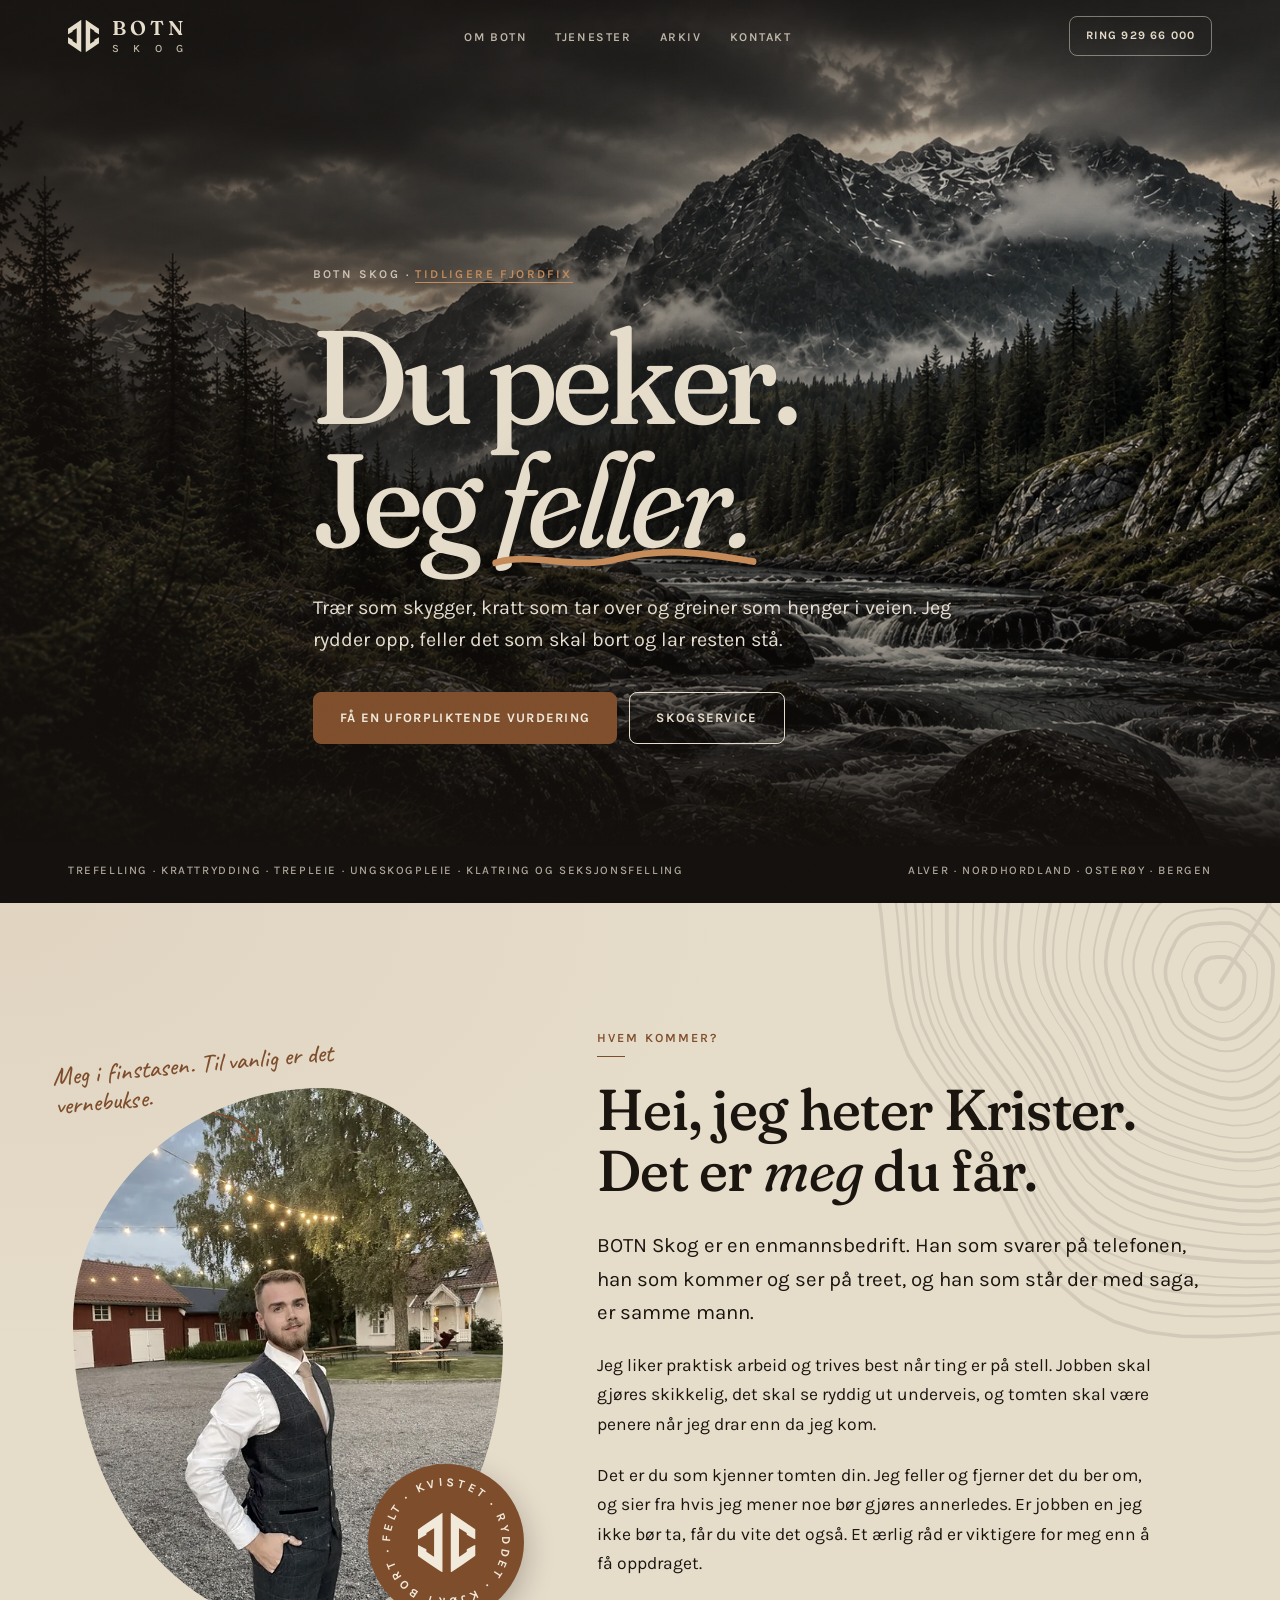
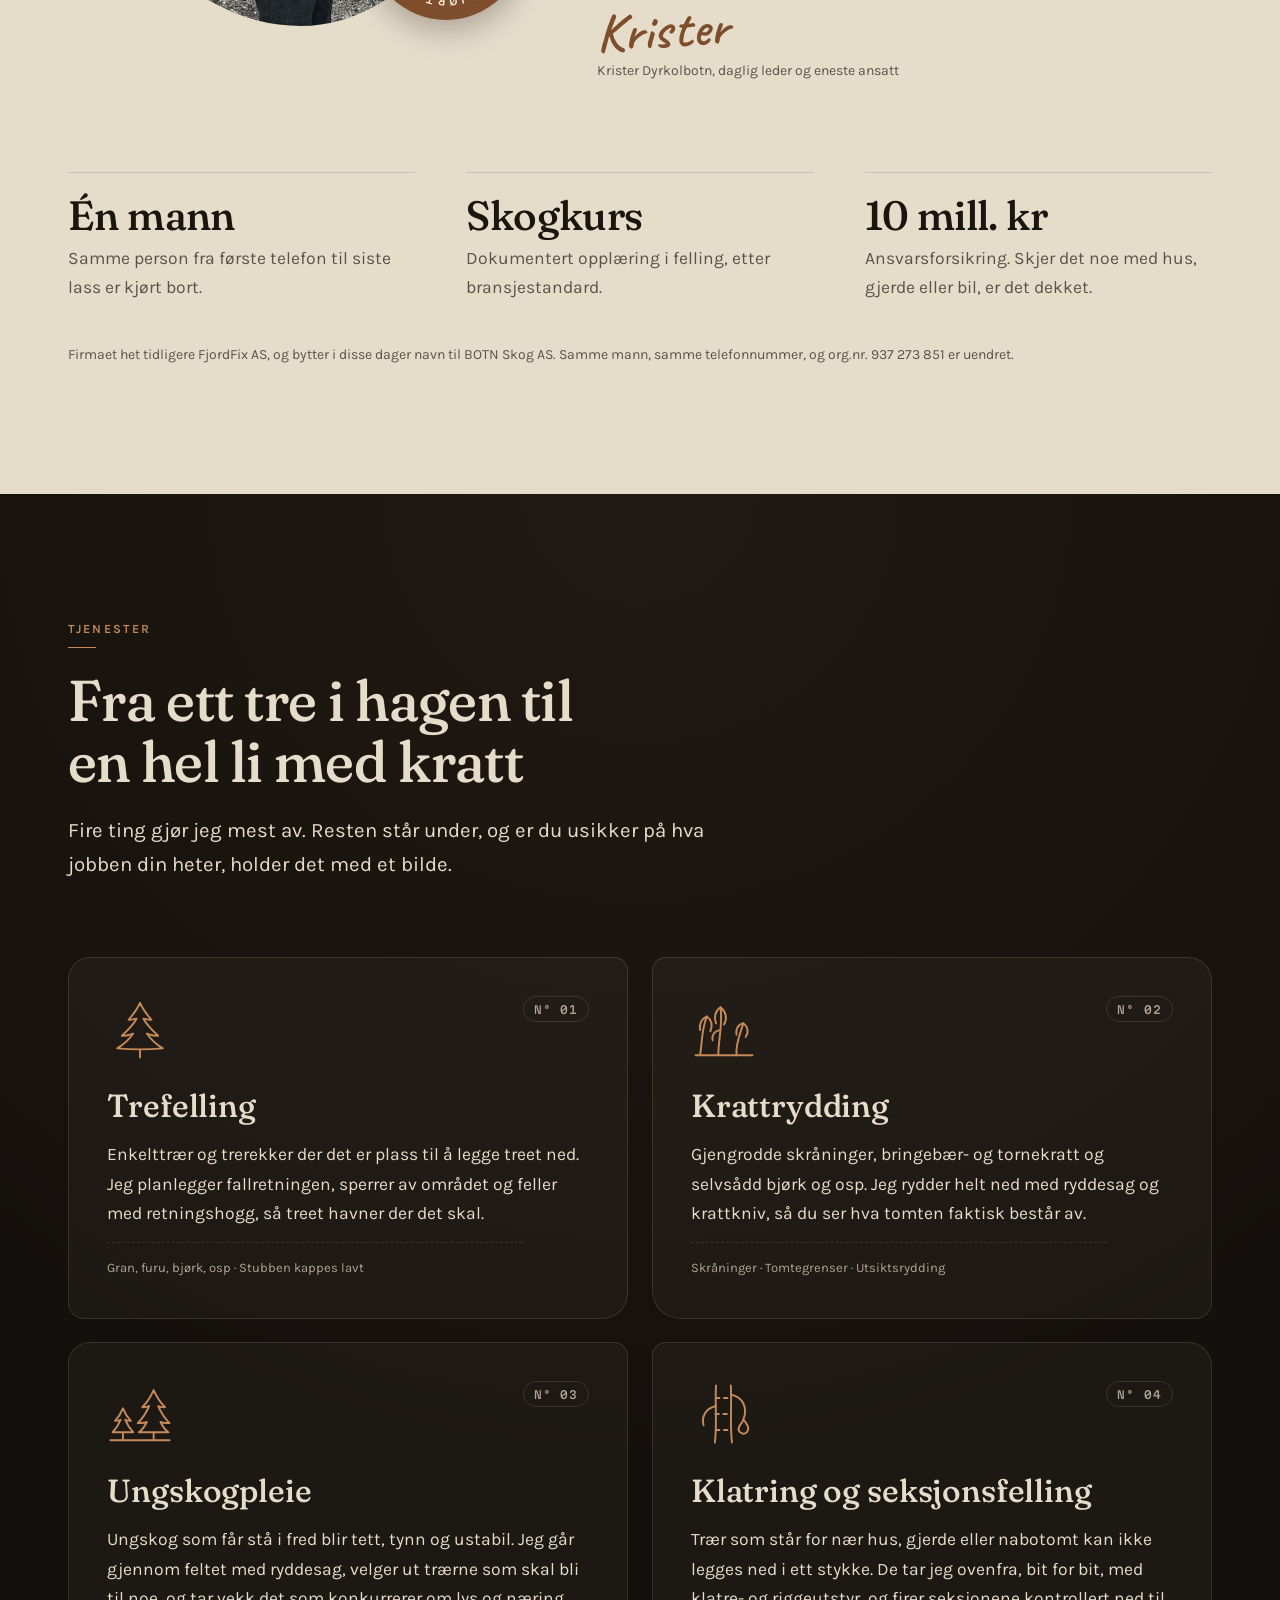
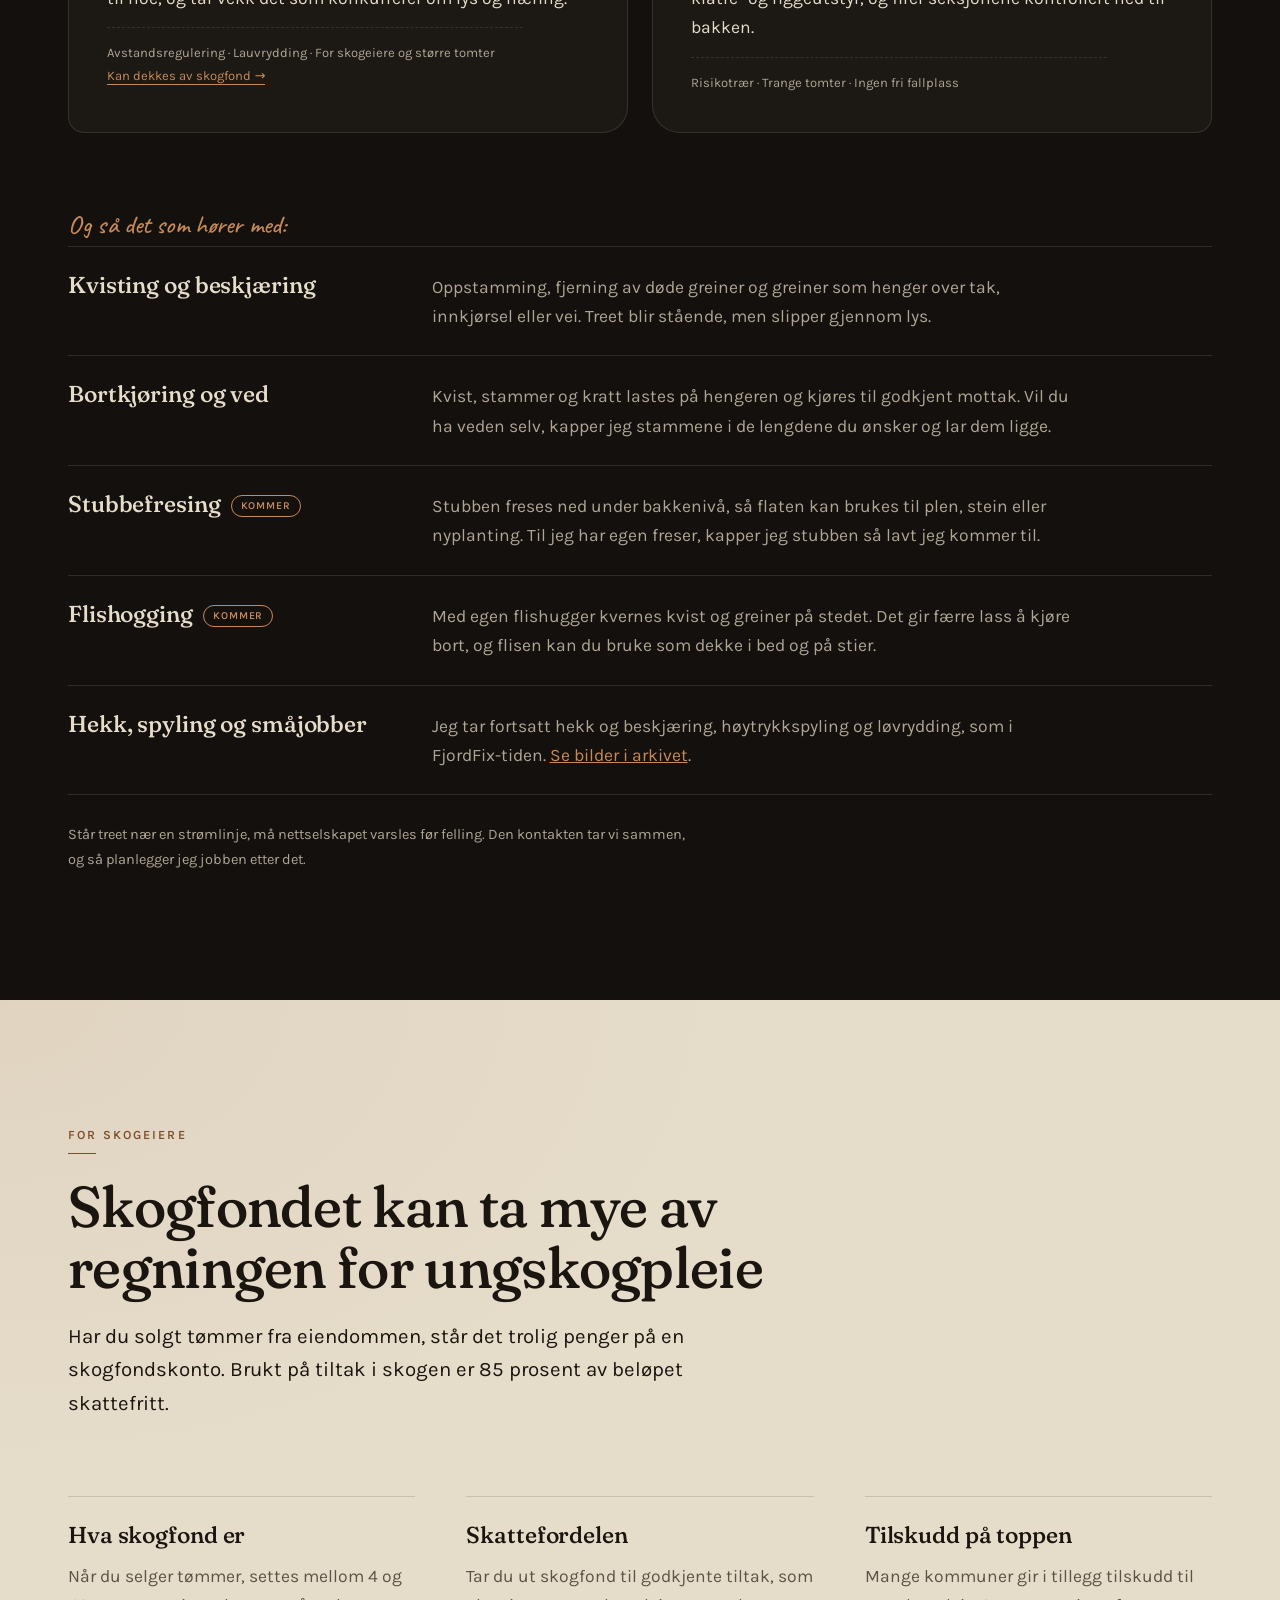
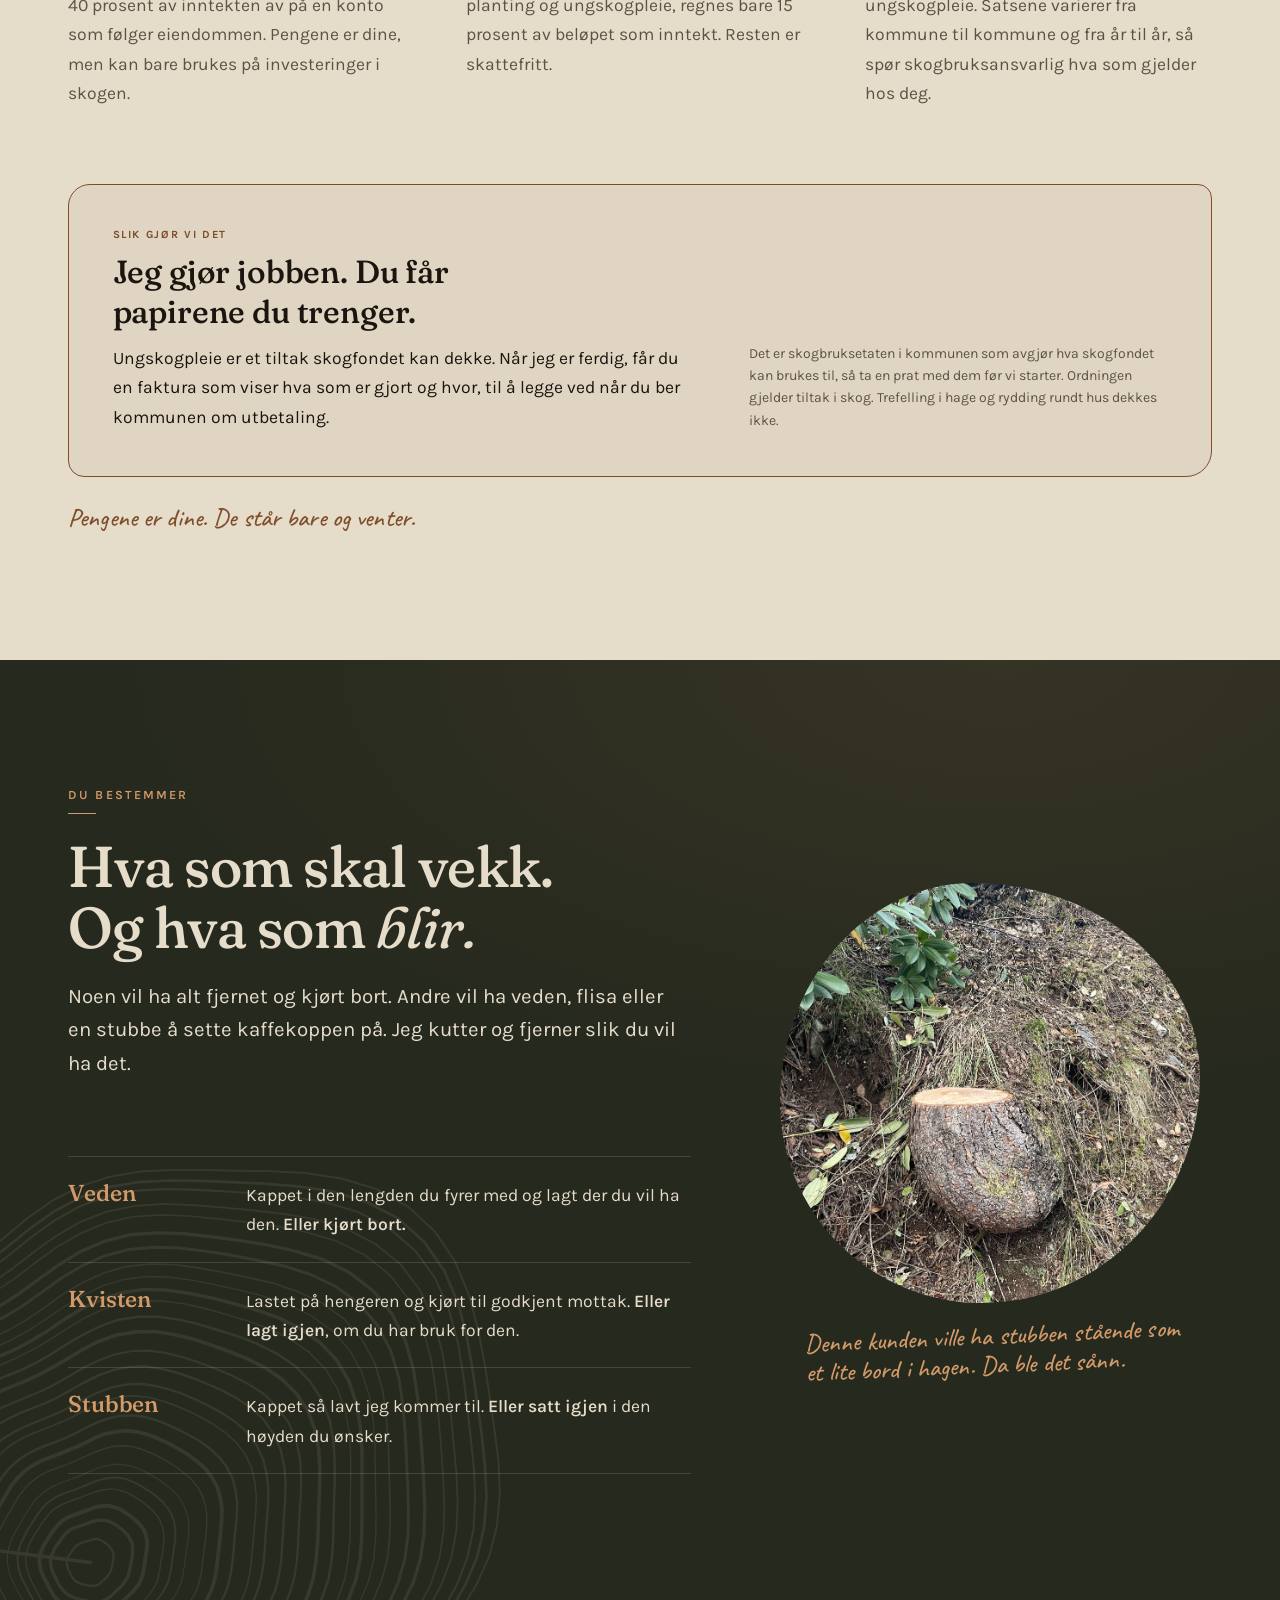
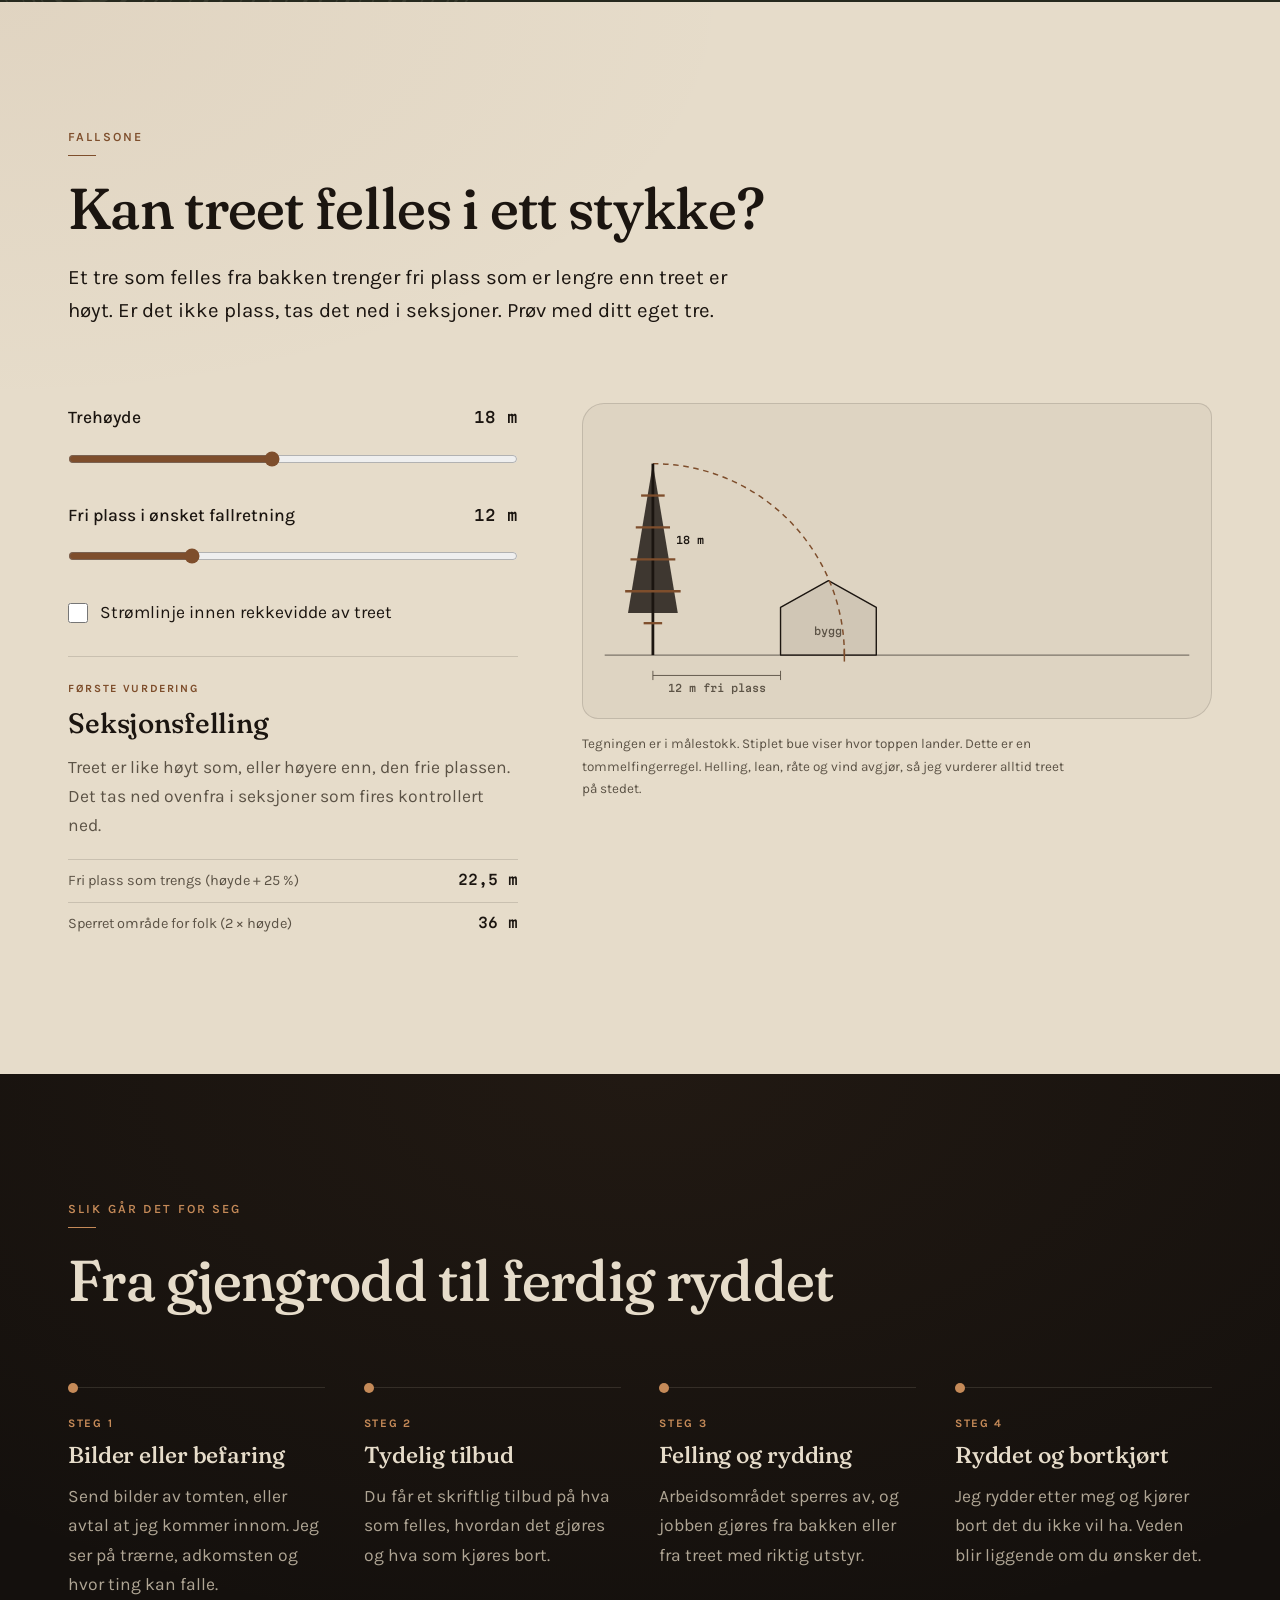
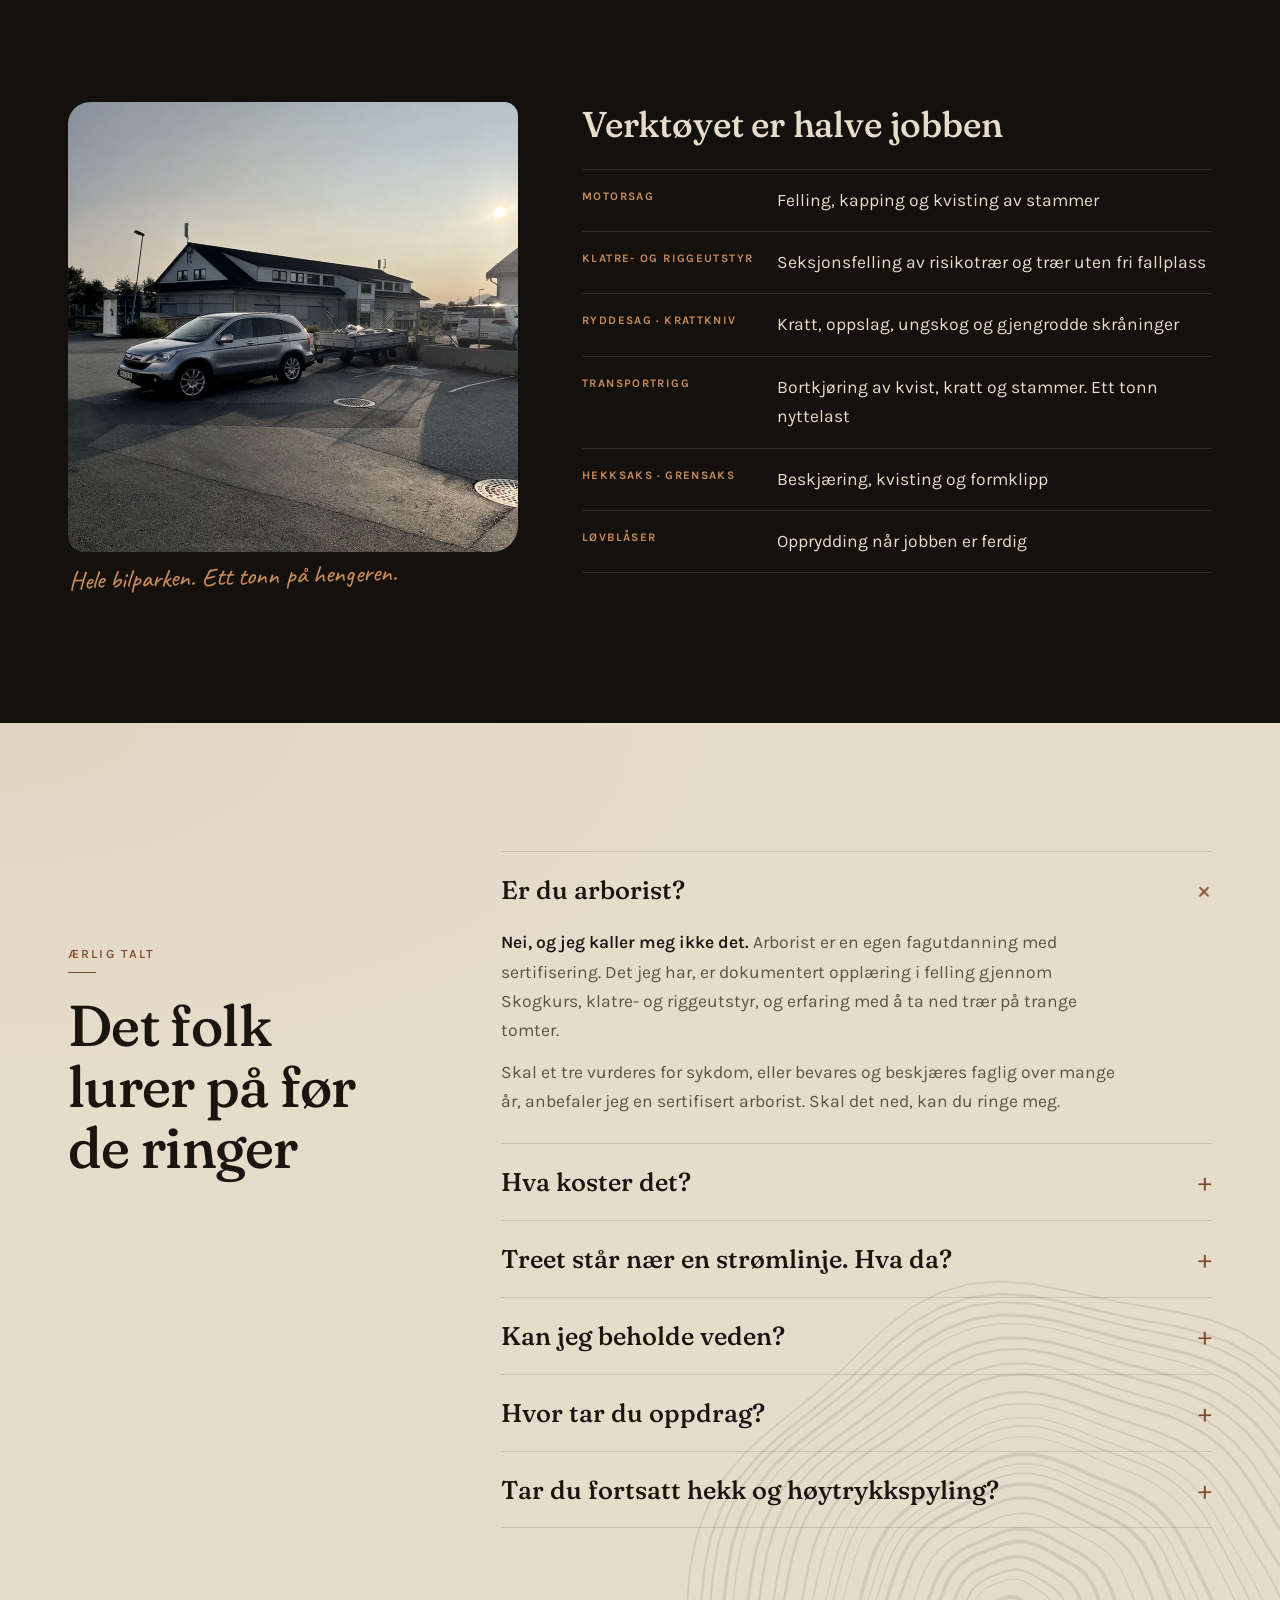
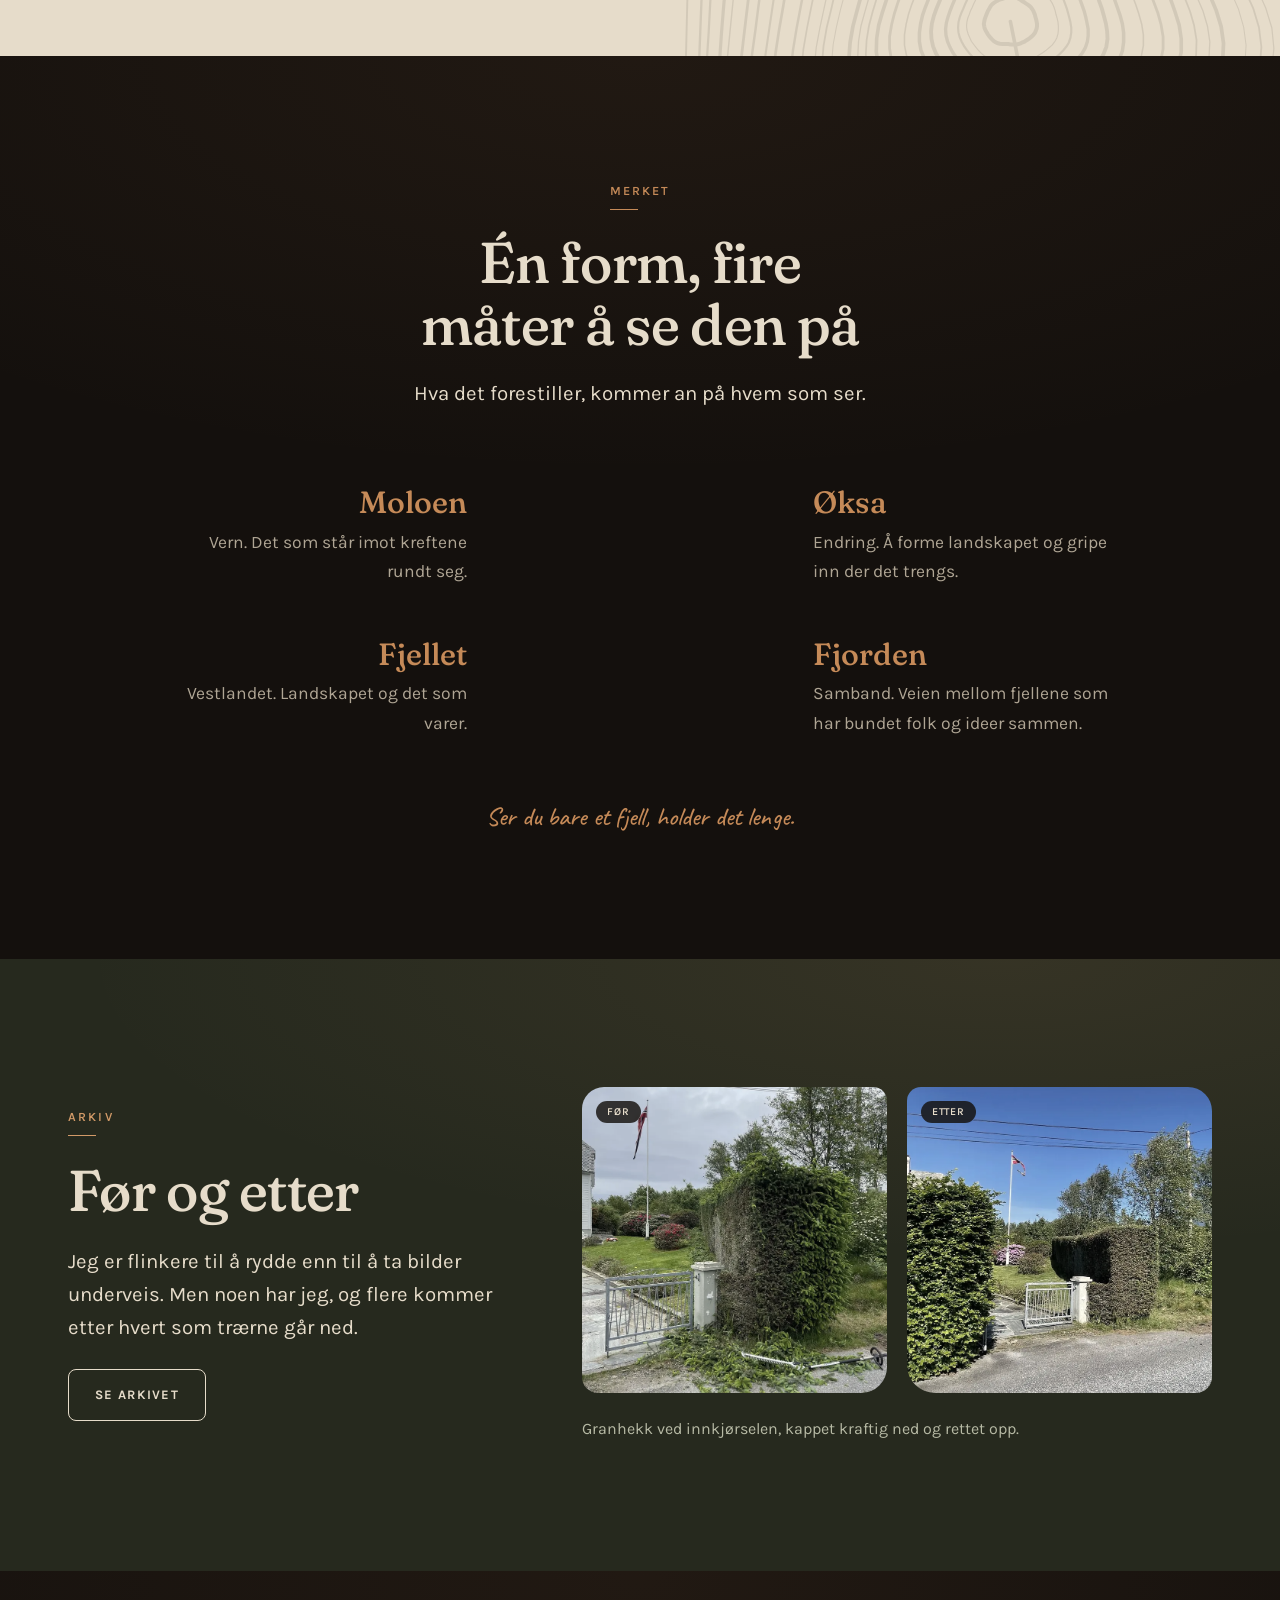
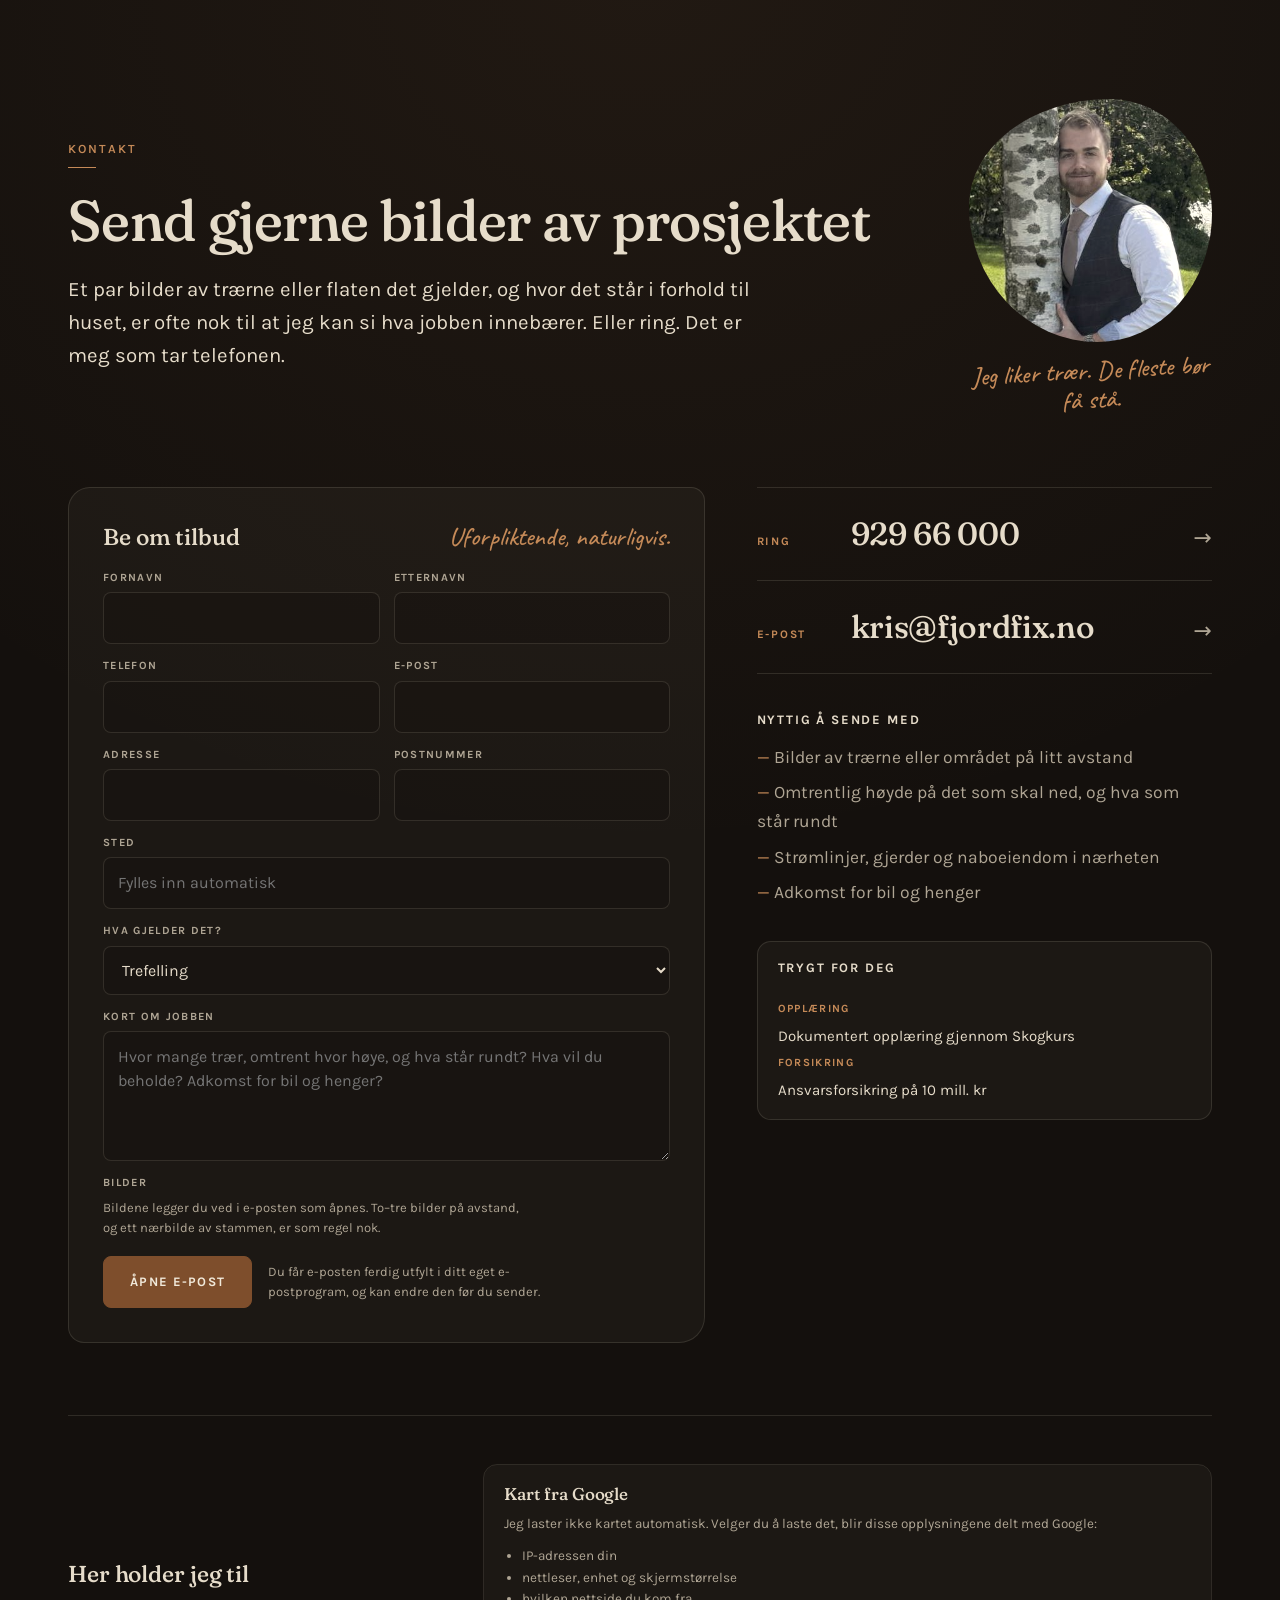
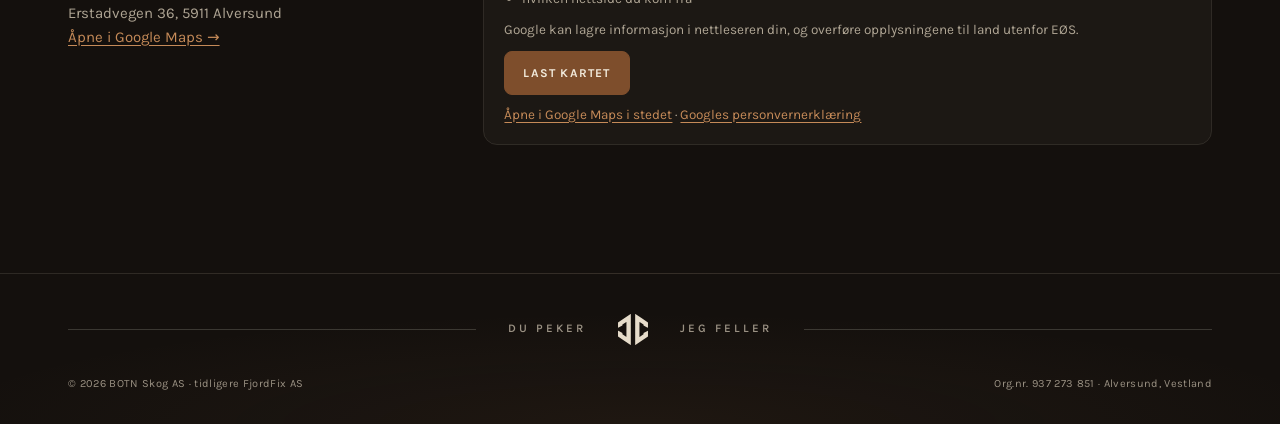
==== commit b968754d: "Prøv nytt navn: BOTN Skog AS Ordmerket viser BOTN over en utsperret SKOG, like bred som BOTN.  Co-Au" ====
--- a/index.html
+++ b/index.html
@@ -4,8 +4,11 @@
   <meta charset="utf-8" />
   <meta name="viewport" content="width=device-width,initial-scale=1" />
   <meta name="theme-color" content="#14100D" />
-  <title>BOTN Skogservice | Trefelling og krattrydding i Nordhordland</title>
-  <meta name="description" content="BOTN Skogservice (tidligere FjordFix) er Krister Dyrkolbotn og en motorsag. Trefelling, seksjonsfelling, krattrydding og ungskogpleie med skogfond i Alver, Nordhordland, på Osterøy og i Bergen." />
+  <link rel="icon" href="favicon.svg" type="image/svg+xml" />
+  <link rel="icon" href="favicon-32.png" sizes="32x32" type="image/png" />
+  <link rel="apple-touch-icon" href="apple-touch-icon.png" />
+  <title>BOTN Skog | Trefelling og krattrydding i Nordhordland</title>
+  <meta name="description" content="BOTN Skog (tidligere FjordFix) er Krister Dyrkolbotn og en motorsag. Trefelling, seksjonsfelling, krattrydding og ungskogpleie med skogfond i Alver, Nordhordland, på Osterøy og i Bergen." />
   <!-- TEST PÅ JOTAX.NO: holdes ute av søkemotorer. Fjern linja under og sett inn canonical når siden flytter til endelig domene -->
   <meta name="robots" content="noindex, nofollow" />
   <link rel="preconnect" href="https://fonts.googleapis.com" />
@@ -25,9 +28,9 @@
 
 <div class="bar">
   <nav class="wrap bar-inner" aria-label="Hovedmeny">
-    <a class="brand" href="#top" aria-label="BOTN Skogservice, til toppen">
+    <a class="brand" href="#top" aria-label="BOTN Skog, til toppen">
       <svg class="m" aria-hidden="true"><use href="#jx-mark" /></svg>
-      <span class="brand-navn"><span class="ordmerke">BOTN</span><span class="brand-under">Skogservice</span></span>
+      <span class="brand-navn"><span class="ordmerke">BOTN</span><span class="brand-under">Skog</span></span>
     </a>
     <ul class="bar-links" id="meny">
       <li><a href="#om">Om BOTN</a></li>
@@ -46,7 +49,7 @@
   <div class="hero-veil" aria-hidden="true"></div>
 
   <div class="wrap hero-inner">
-    <p class="hero-eyebrow rise">BOTN Skogservice · <a href="#navnebytte">tidligere FjordFix</a></p>
+    <p class="hero-eyebrow rise">BOTN Skog · <a href="#navnebytte">tidligere FjordFix</a></p>
     <h1 class="rise rise-2">Du peker.<br />Jeg <em class="strek">feller.<svg viewBox="0 0 300 20" preserveAspectRatio="none" aria-hidden="true"><path d="M4 12 C 46 3, 92 18, 142 9 S 236 4, 296 11" /></svg></em></h1>
     <p class="hero-ingress rise rise-3">Trær som skygger, kratt som tar over og greiner som henger i veien. Jeg rydder opp, feller det som skal bort og lar resten stå.</p>
     <div class="hero-cta rise rise-4">
@@ -86,7 +89,7 @@
         <div class="om-tekst rv">
           <p class="eyebrow">Hvem kommer?</p>
           <h2>Hei, jeg heter Krister. Det er <em>meg</em> du får.</h2>
-          <p class="lead">BOTN Skogservice er en enmannsbedrift. Han som svarer på telefonen, han som kommer og ser på treet, og han som står der med saga, er samme mann.</p>
+          <p class="lead">BOTN Skog er en enmannsbedrift. Han som svarer på telefonen, han som kommer og ser på treet, og han som står der med saga, er samme mann.</p>
           <p>Jeg liker praktisk arbeid og trives best når ting er på stell. Jobben skal gjøres skikkelig, det skal se ryddig ut underveis, og tomten skal være penere når jeg drar enn da jeg kom.</p>
           <p>Det er du som kjenner tomten din. Jeg feller og fjerner det du ber om, og sier fra hvis jeg mener noe bør gjøres annerledes. Er jobben en jeg ikke bør ta, får du vite det også. Et ærlig råd er viktigere for meg enn å få oppdraget.</p>
           <p class="signatur"><span class="hand">Krister</span><span>Krister Dyrkolbotn, daglig leder og eneste ansatt</span></p>
@@ -98,7 +101,7 @@
         <div><dt>Skogkurs</dt><dd>Dokumentert opplæring i felling, etter bransjestandard.</dd></div>
         <div><dt>10 mill. kr</dt><dd>Ansvarsforsikring. Skjer det noe med hus, gjerde eller bil, er det dekket.</dd></div>
       </dl>
-      <p class="bytte" id="navnebytte">Firmaet het tidligere FjordFix AS, og bytter i disse dager navn til BOTN Skogservice AS. Samme mann, samme telefonnummer, og org.nr. 937 273 851 er uendret.</p>
+      <p class="bytte" id="navnebytte">Firmaet het tidligere FjordFix AS, og bytter i disse dager navn til BOTN Skog AS. Samme mann, samme telefonnummer, og org.nr. 937 273 851 er uendret.</p>
     </div>
   </section>
 
@@ -576,7 +579,7 @@
       <span class="foot-line"></span>
     </div>
     <div class="foot-meta">
-      <span>© <span id="aar">2026</span> BOTN Skogservice AS · tidligere FjordFix AS</span>
+      <span>© <span id="aar">2026</span> BOTN Skog AS · tidligere FjordFix AS</span>
       <span>Org.nr. 937 273 851 · Alversund, Vestland</span>
     </div>
   </div>
--- a/styles.css
+++ b/styles.css
@@ -65,14 +65,15 @@
 
   /* ---------- fast toppmeny ---------- */
   .bar{--fg:var(--bein);--bg:var(--fjell);position:fixed;top:0;left:0;right:0;z-index:20;color:var(--bein);border-bottom:1px solid transparent;transition:background-color .3s ease,border-color .3s ease}
-  .bar.solid{background:rgba(20,16,13,.88);-webkit-backdrop-filter:blur(12px);backdrop-filter:blur(12px);border-bottom-color:rgba(230,220,202,.1)}
+  .bar.solid,.bar.apen{background:rgba(20,16,13,.88);-webkit-backdrop-filter:blur(12px);backdrop-filter:blur(12px);border-bottom-color:rgba(230,220,202,.1)}
   .bar-inner{display:flex;align-items:center;justify-content:space-between;gap:20px;padding-block:16px;transition:padding .3s ease}
   .bar.solid .bar-inner{padding-block:10px}
   .brand{display:inline-flex;align-items:center;gap:13px;text-decoration:none;color:var(--bein)}
   .brand .m{width:31px;height:32px;fill:currentColor;flex:none}
   .brand-navn{display:grid;gap:5px}
   .ordmerke{font-family:var(--display);font-weight:600;font-size:20px;line-height:1;letter-spacing:.2em;text-transform:uppercase}
-  .brand-under{font:500 10.5px/1 var(--body);letter-spacing:.25em;text-transform:uppercase;color:rgba(230,220,202,.82)}
+  /* SKOG sperres ut så ordet står like bredt som BOTN over; negativ marg tar bort sperringen etter siste bokstav */
+  .brand-under{font:500 11px/1 var(--body);letter-spacing:1.31em;margin-right:-1.31em;text-transform:uppercase;color:rgba(230,220,202,.82)}
   .bar-links{display:flex;align-items:center;gap:clamp(18px,2.2vw,32px);margin:0;padding:0;list-style:none}
   .bar-links a{font:600 12px/1 var(--body);letter-spacing:.13em;text-transform:uppercase;text-decoration:none;color:rgba(230,220,202,.8);padding-block:8px;transition:color .2s ease}
   .bar-links a:hover{color:var(--bein)}
@@ -363,10 +364,6 @@
     .bar.apen .bar-links{visibility:visible;opacity:1;transform:none;transition:opacity .22s ease,transform .22s ease}
     .bar-links li + li{border-top:1px solid rgba(230,220,202,.1)}
     .bar-links a{display:block;padding-block:17px;font-size:13.5px;color:var(--bein)}
-    /* iPhone: Safari farger feltet bak klokka og batteriet etter en fast meny med ren bakgrunnsfarge.
-       Derfor er menyen alltid tett på mobil, og filmkornet (et fast lag over hele skjermen) er slått av */
-    .bar,.bar.solid{background-color:var(--fjell);-webkit-backdrop-filter:none;backdrop-filter:none;border-bottom-color:rgba(230,220,202,.1);transition:none}
-    body::after{display:none}
     .om,.valg,.fs,.kit,.aerlig,.smak,.kontakt-grid{grid-template-columns:1fr}
     .kontakt-topp{grid-template-columns:1fr}
     .tre-kol,.fond-boks{grid-template-columns:1fr}
@@ -389,7 +386,6 @@
   @media (max-width:640px){
     body{font-size:16px}
     .bar-call{padding:0 12px}
-    .brand-under{display:none}
     /* toppbildet og remsen under fyller hele skjermen på telefon, også bak nettleserens flytende verktøylinje,
        så den lyse seksjonen ikke stikker fram før man har rullet */
     .hero{min-height:calc(100vh - 12px);min-height:calc(100lvh - 12px)}
@@ -417,6 +413,11 @@
     .foot-txt{letter-spacing:.24em;font-size:10.5px}
     .foot-mark{order:-1;flex-basis:100%;height:34px}
   }
+  /* Berøringsskjermer (telefon og nettbrett): filmkornet er et fast lag over hele skjermen, og kan komme
+     i veien for at Safari på iPhone farger feltet bak klokka og batteriet etter toppmenyen. Derfor av her */
+  @media (hover:none),(pointer:coarse){
+    body::after{display:none}
+  }
   @media (prefers-reduced-motion:reduce){
     *,*::before,*::after{animation:none!important;transition:none!important}
     .strek path{stroke-dashoffset:0}
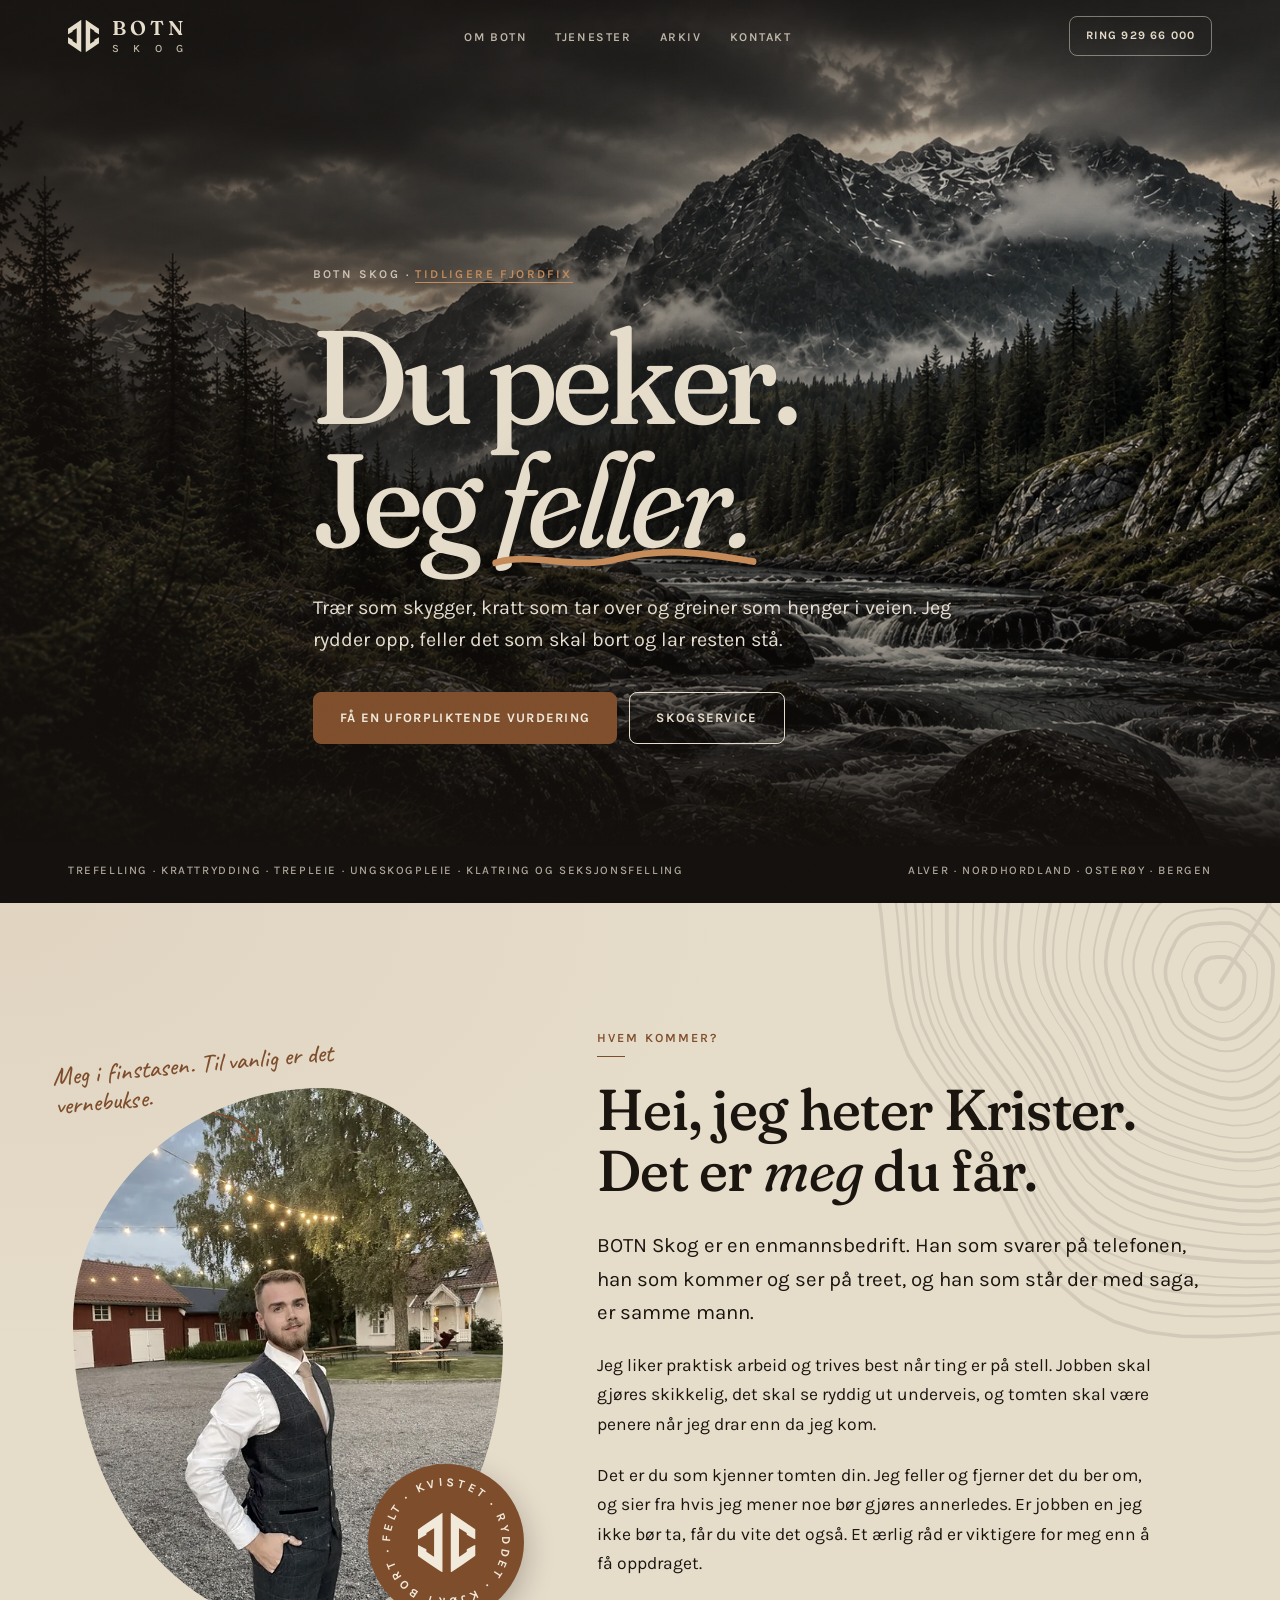
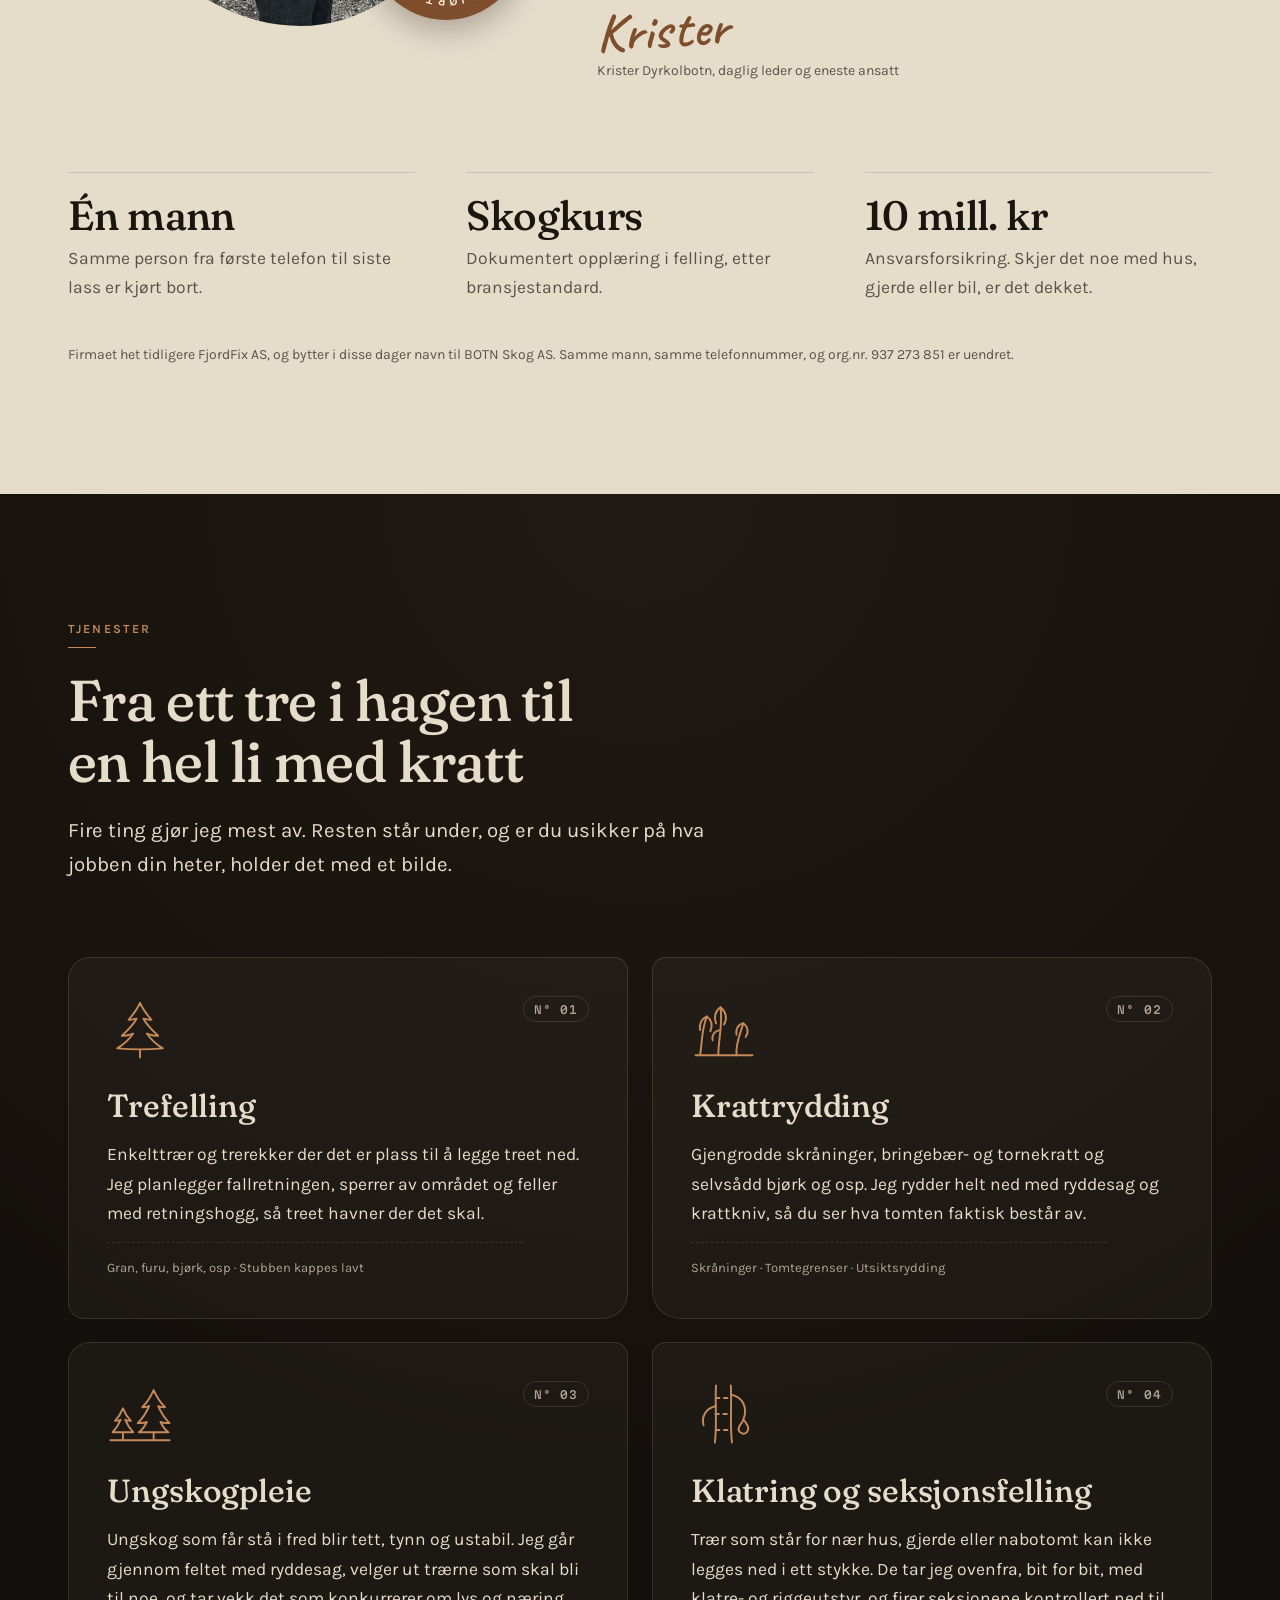
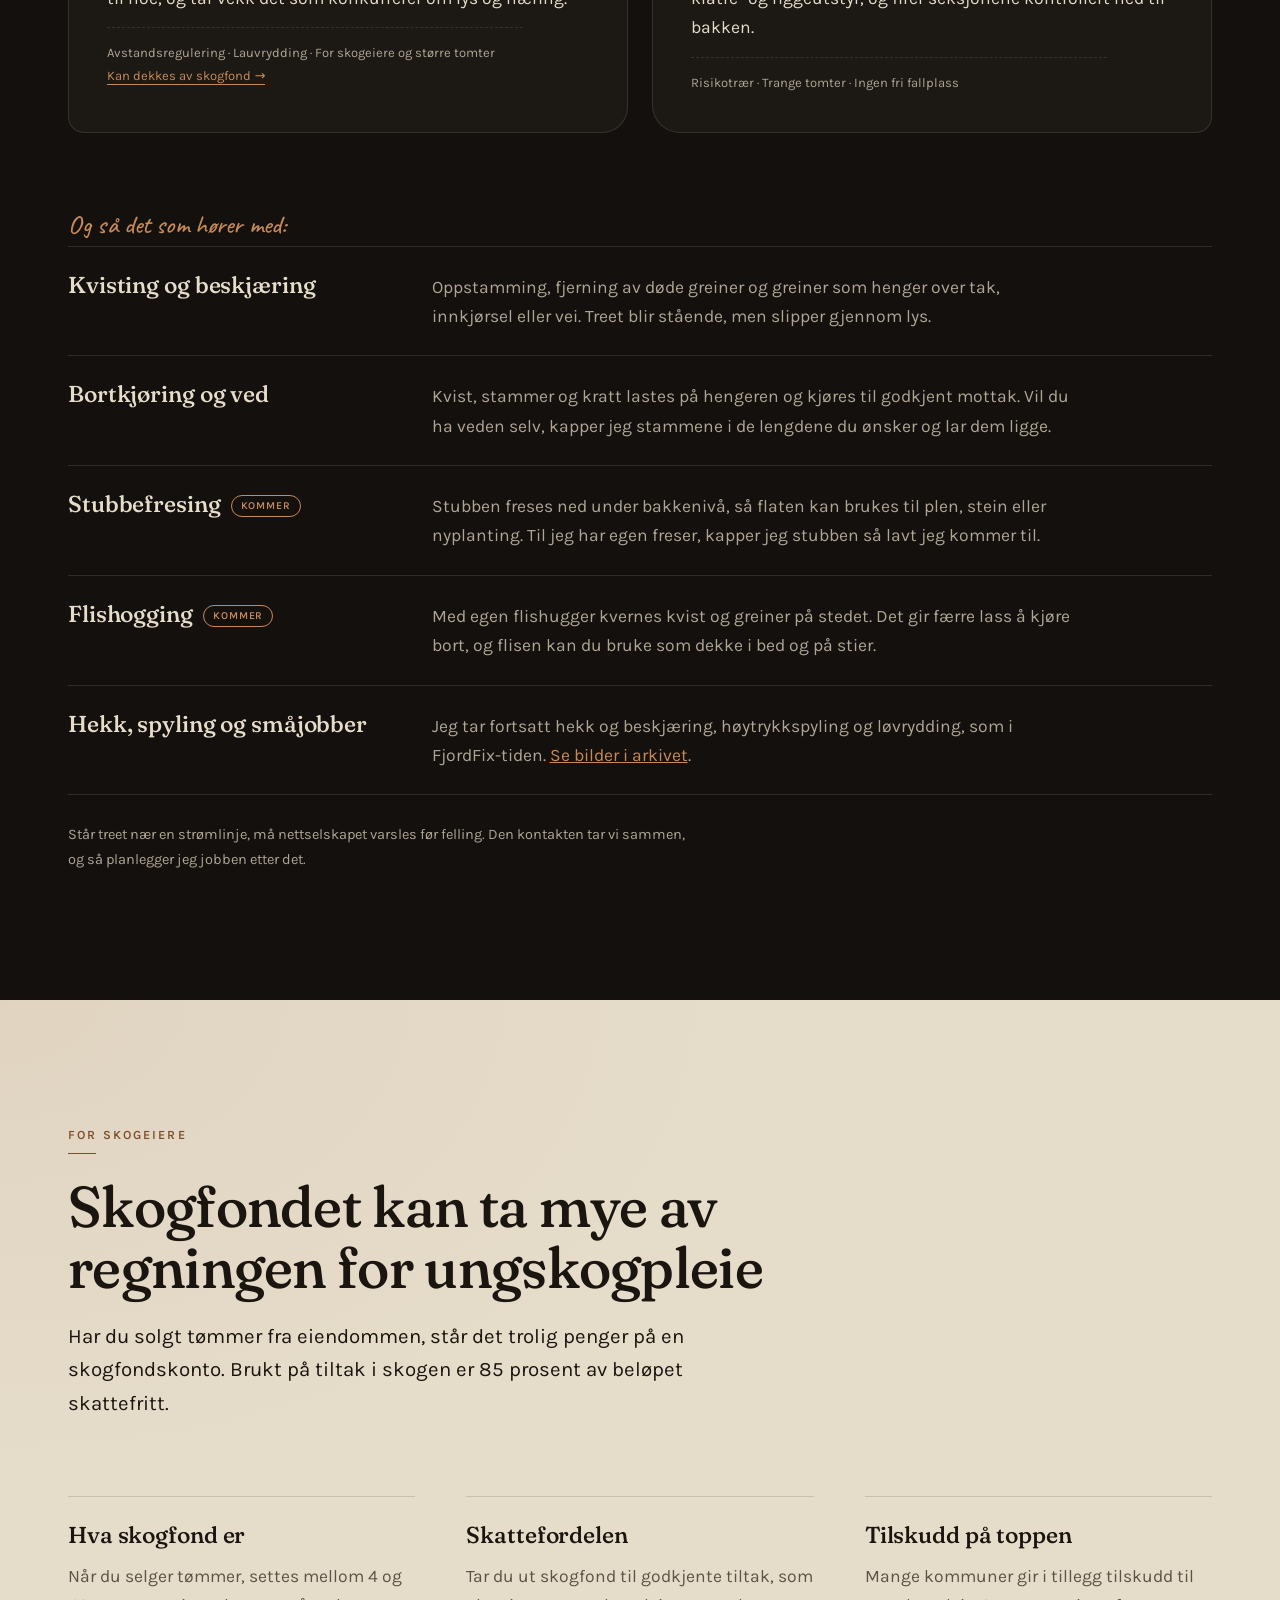
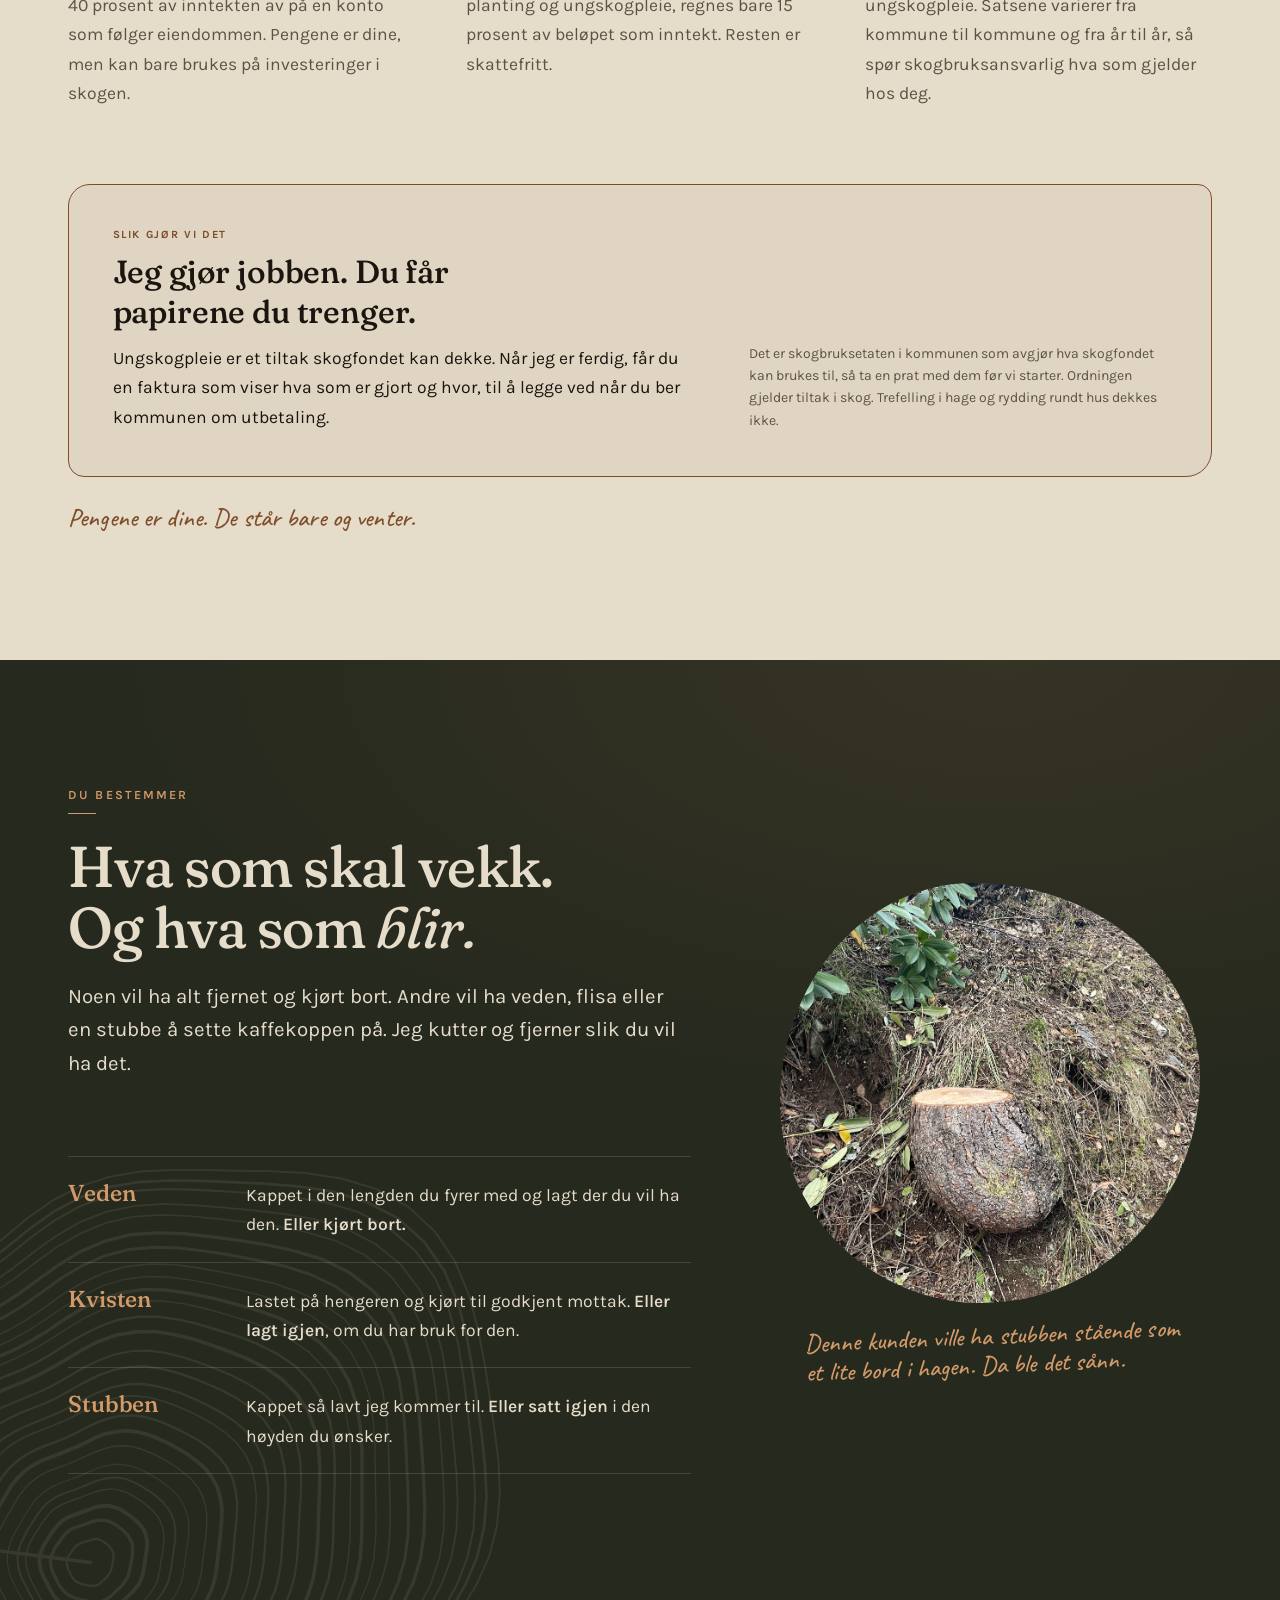
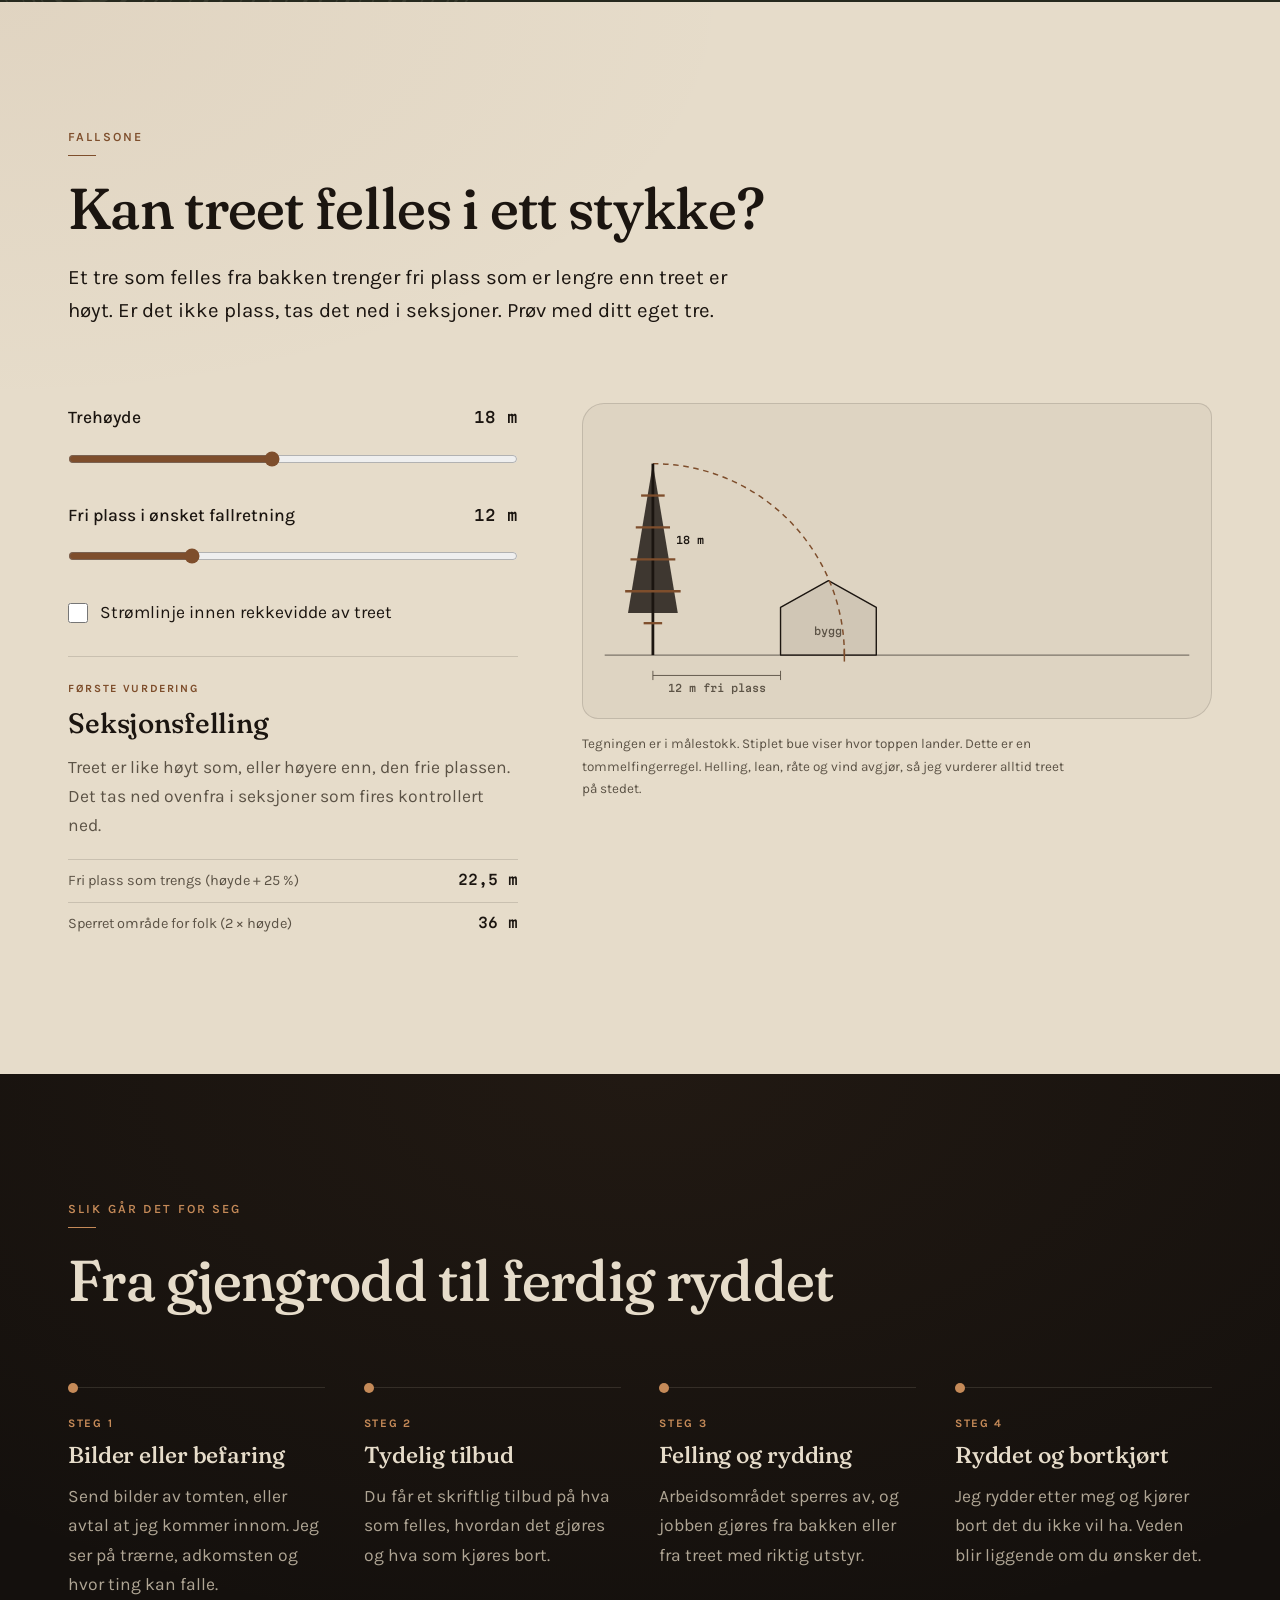
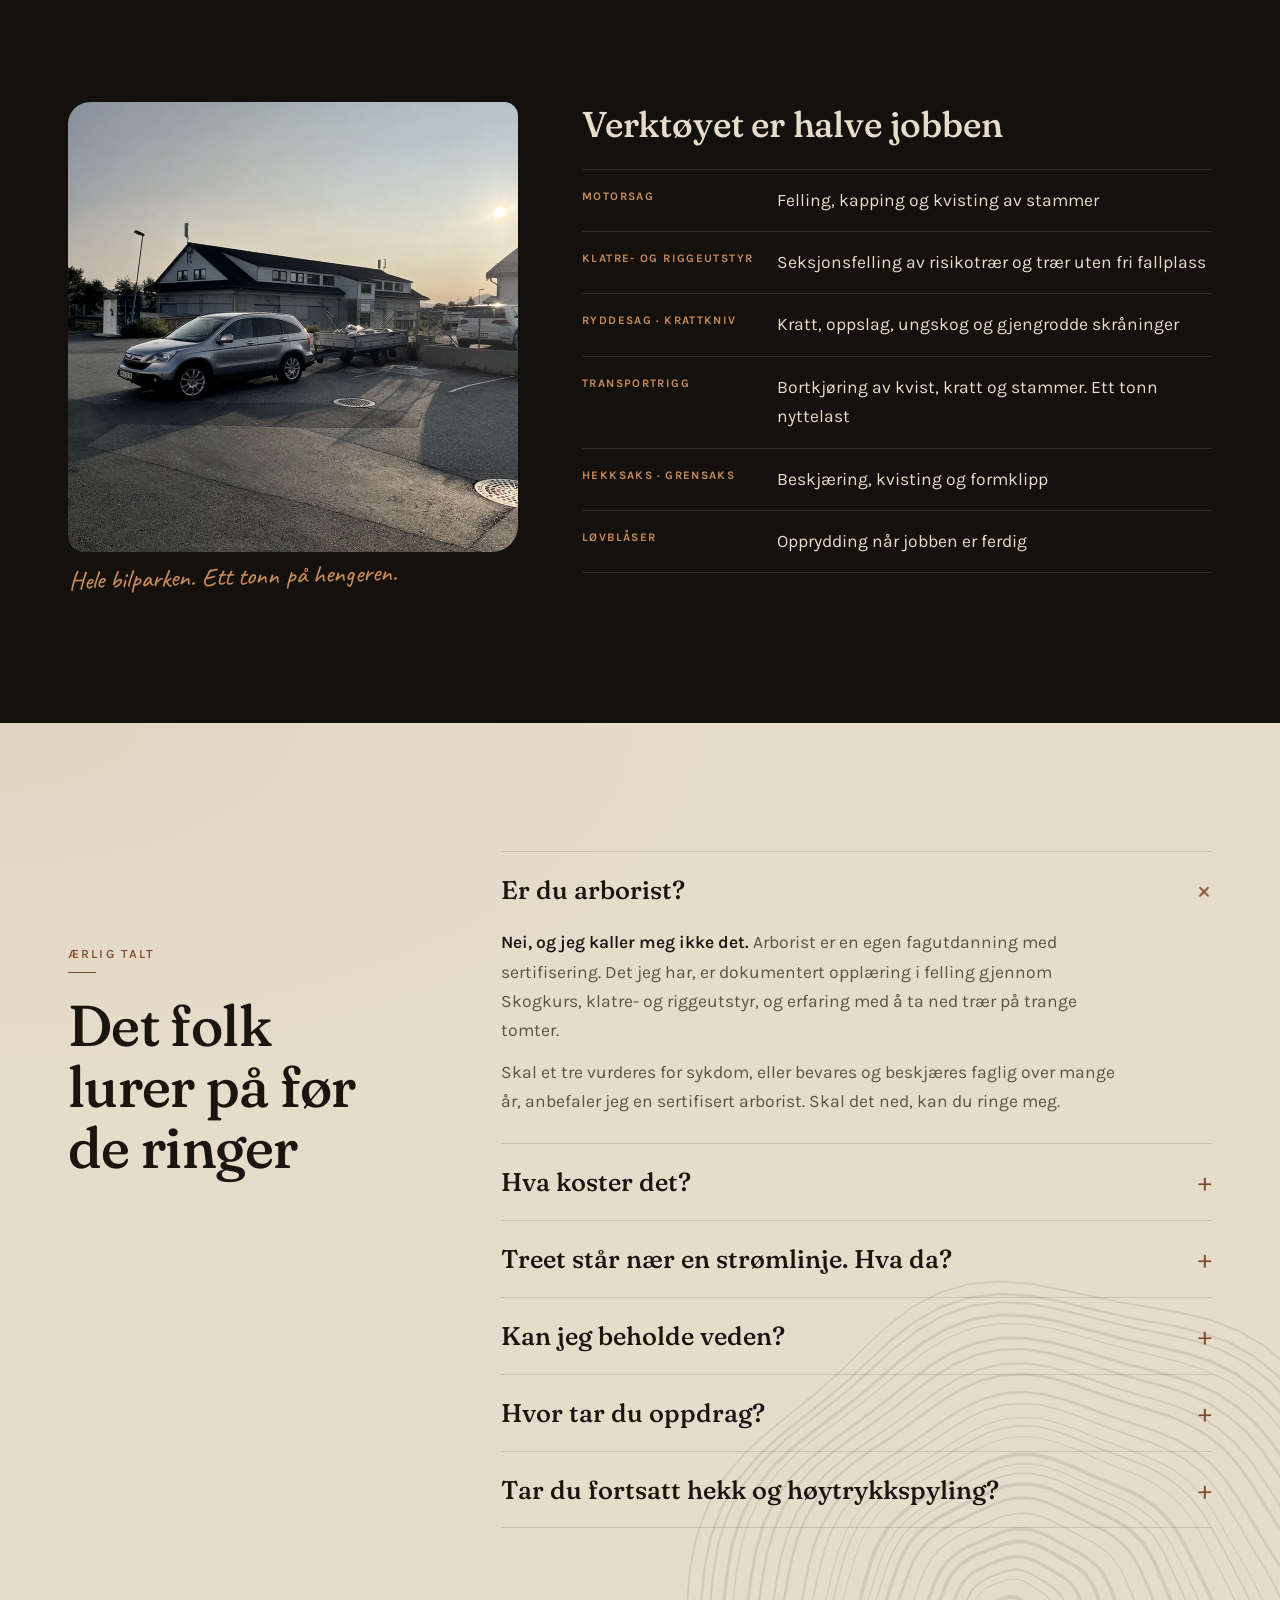
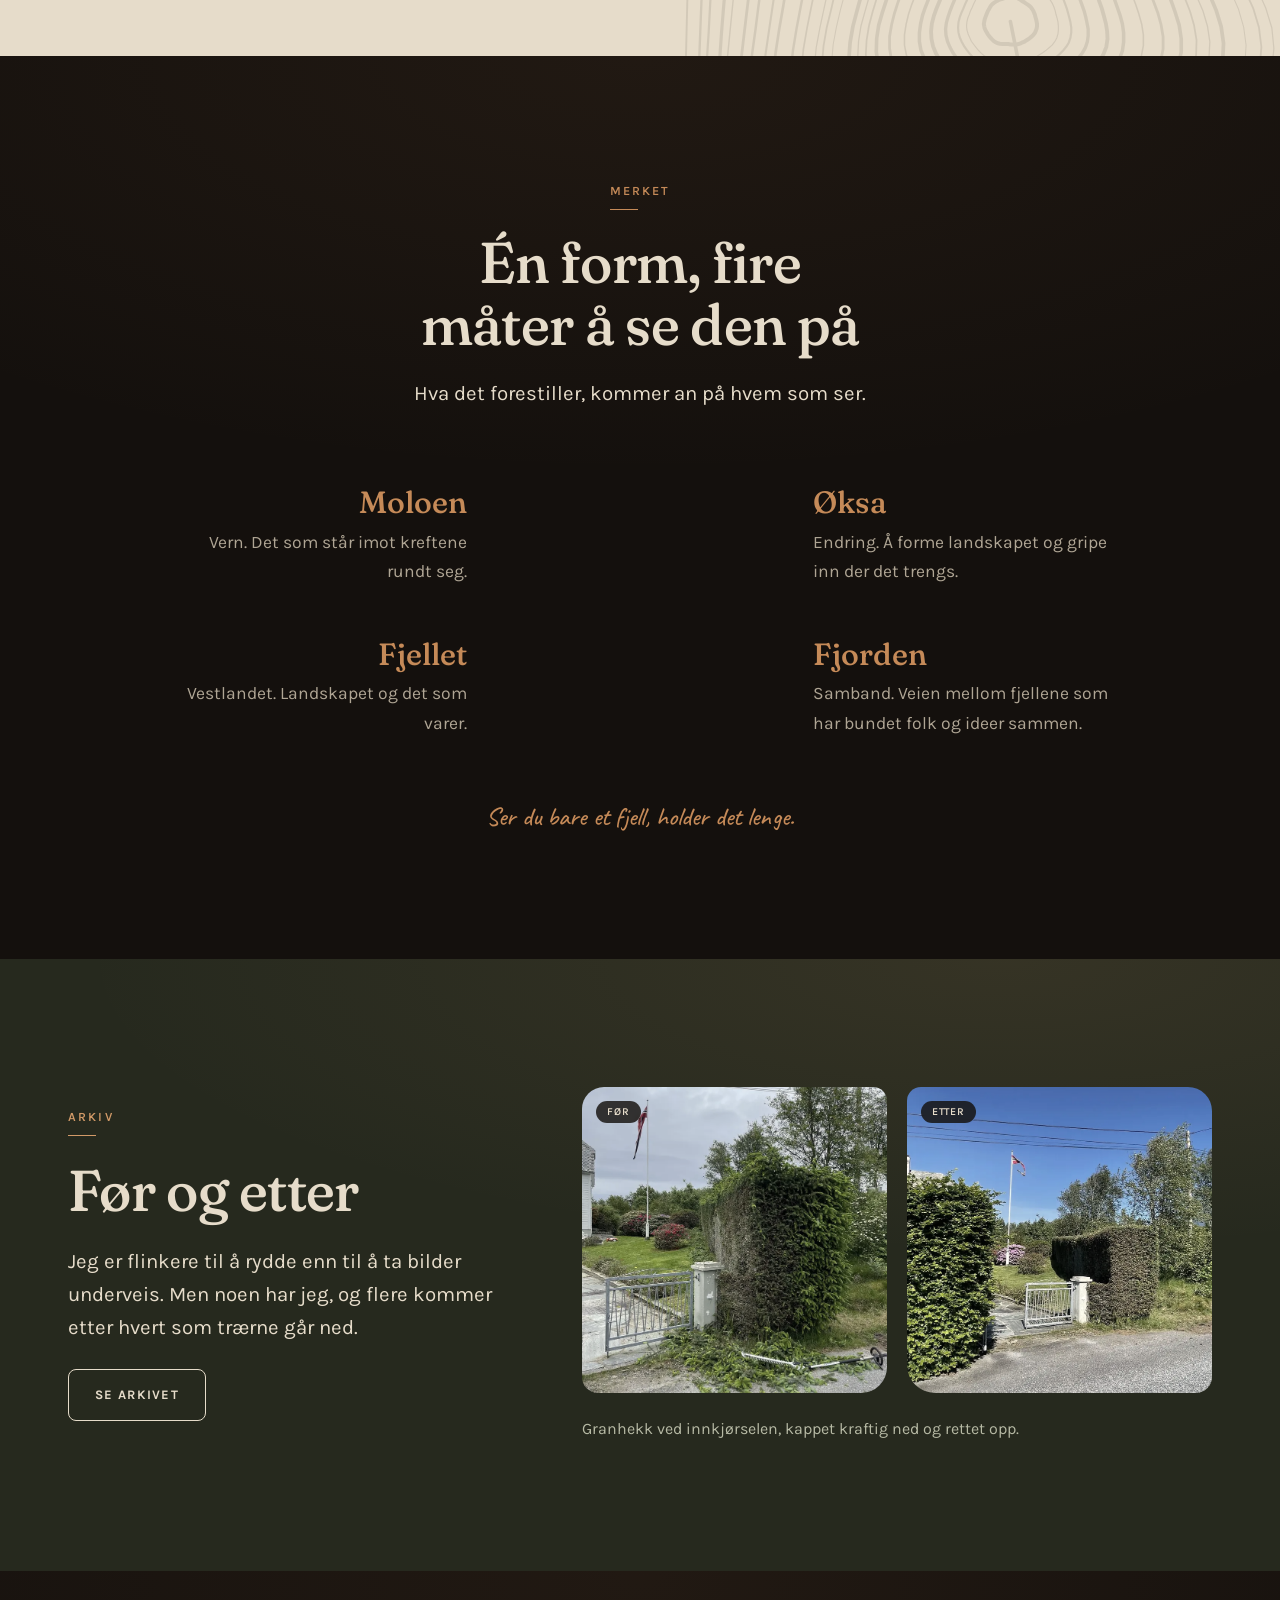
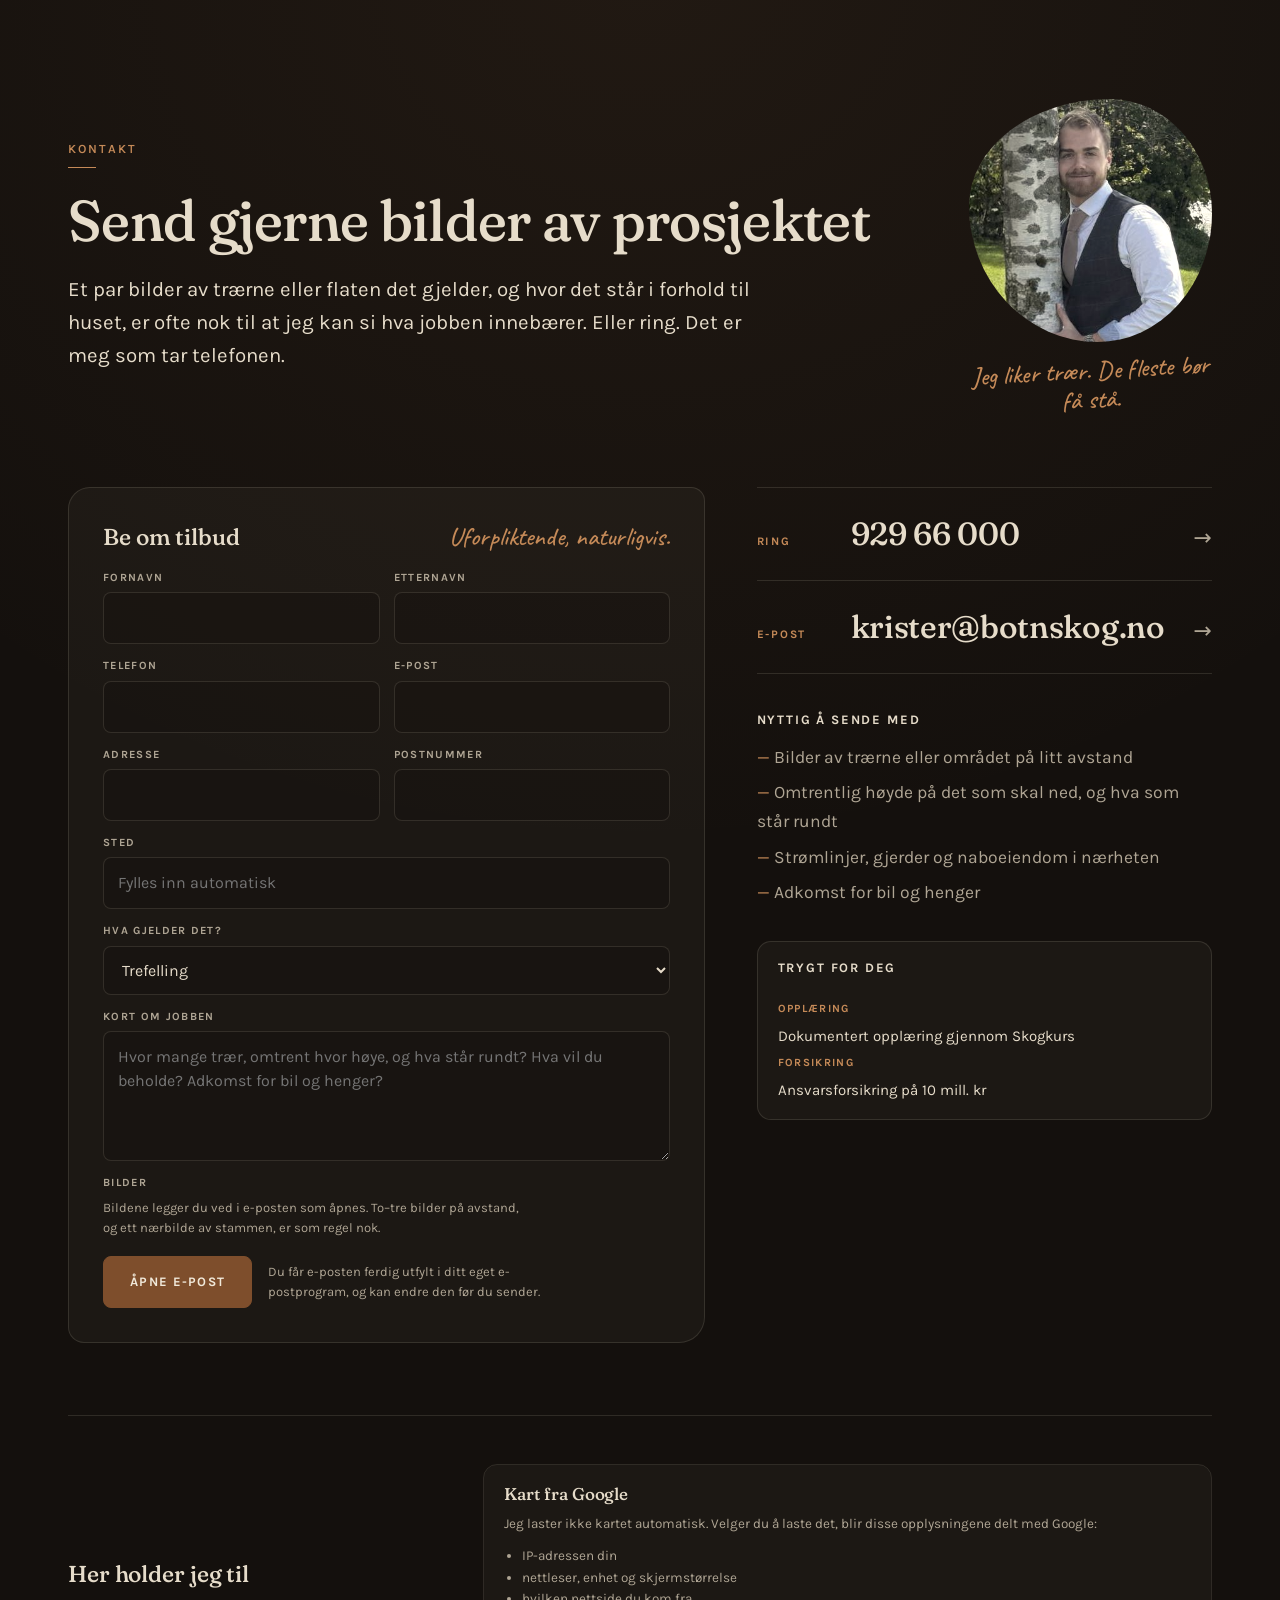
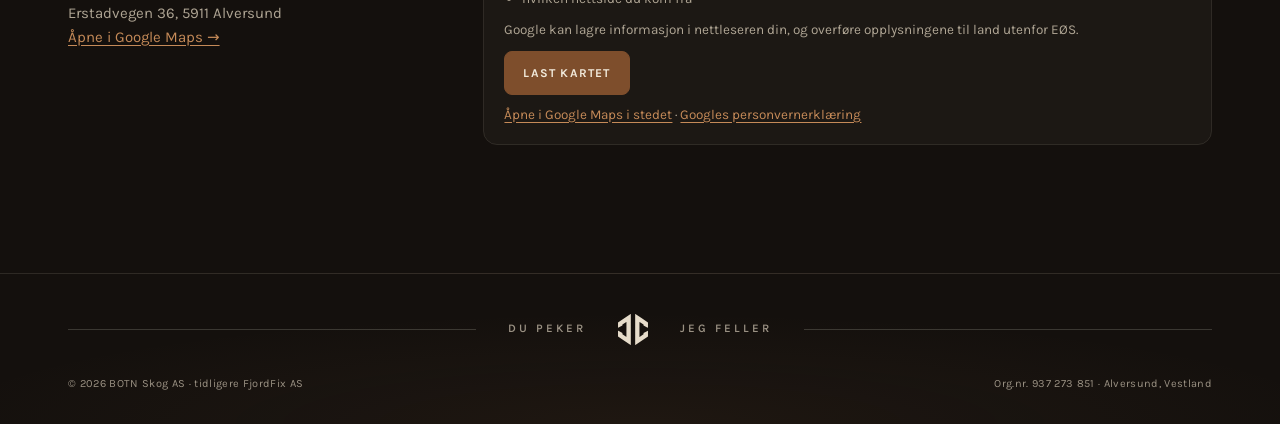
==== commit 120a2216: "Ny e-postadresse: krister@botnskog.no Co-Authored-By: Claude Opus 5.5 <noreply@anthropic.com>" ====
--- a/index.html
+++ b/index.html
@@ -511,9 +511,9 @@
               <span class="contact-val">929 66 000</span>
               <span class="contact-arrow" aria-hidden="true">→</span>
             </a>
-            <a class="contact-big" href="mailto:kris@fjordfix.no?subject=Foresp%C3%B8rsel%20%E2%80%93%20trefelling">
+            <a class="contact-big" href="mailto:krister@botnskog.no?subject=Foresp%C3%B8rsel%20%E2%80%93%20trefelling">
               <span class="contact-label">E-post</span>
-              <span class="contact-val">kris@fjordfix.no</span>
+              <span class="contact-val">krister@botnskog.no</span>
               <span class="contact-arrow" aria-hidden="true">→</span>
             </a>
           </div>
@@ -701,7 +701,7 @@
     const status = document.getElementById('k-status');
     if (!form || !status) return;
 
-    const EPOST = 'kris@fjordfix.no';
+    const EPOST = 'krister@botnskog.no';
 
     form.addEventListener('submit', (event) => {
       event.preventDefault();
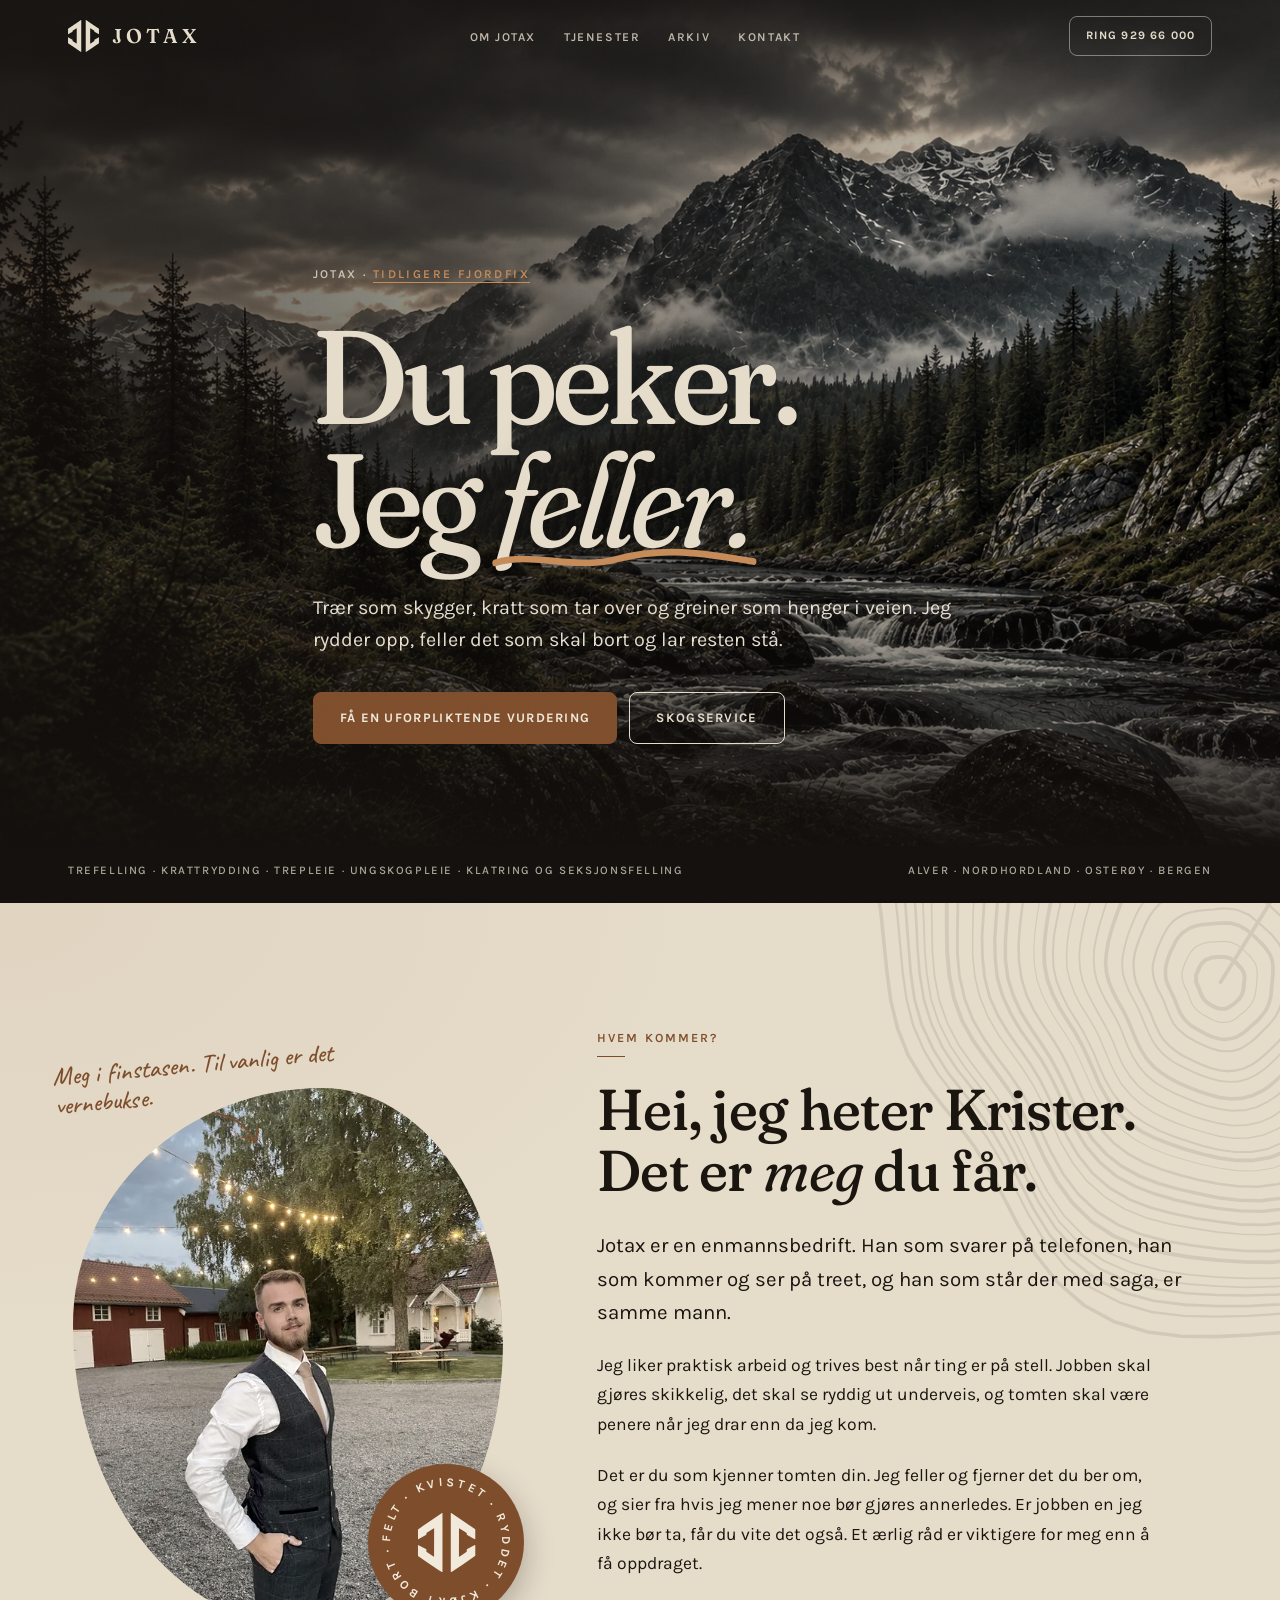
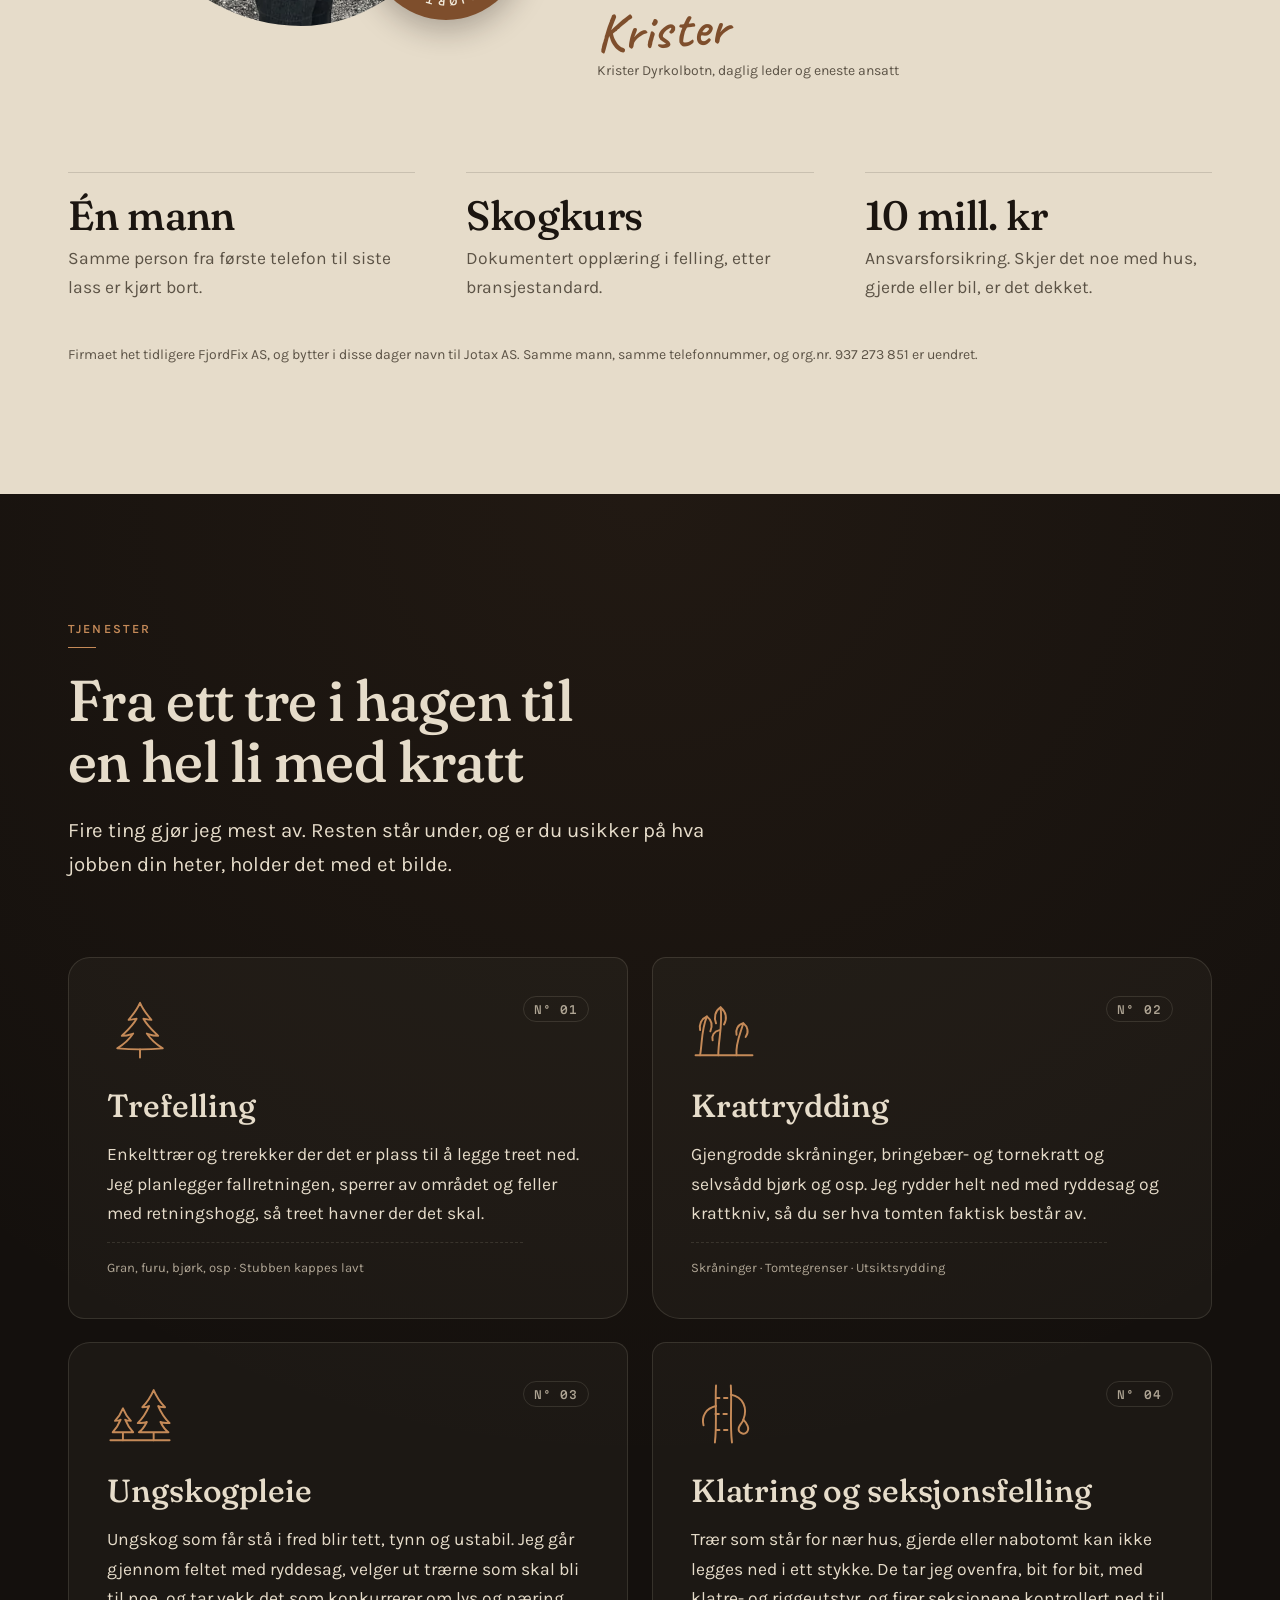
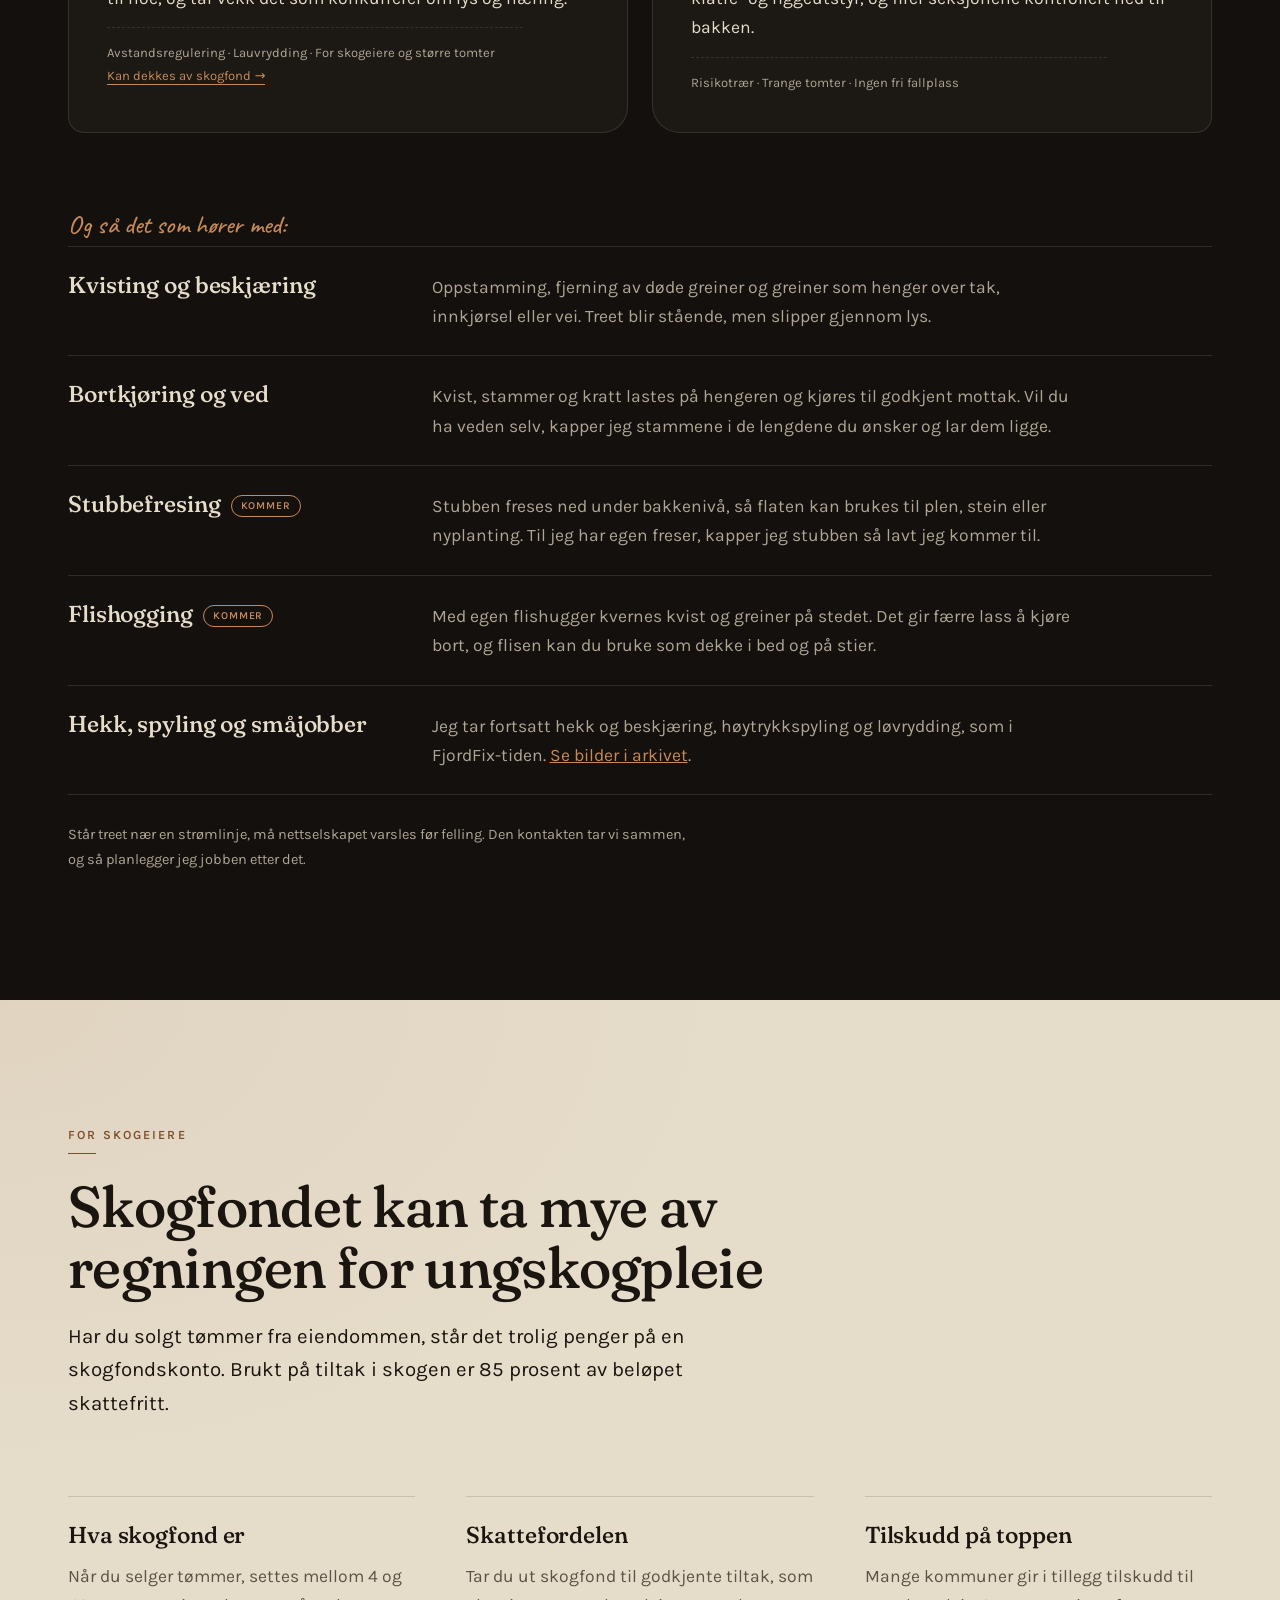
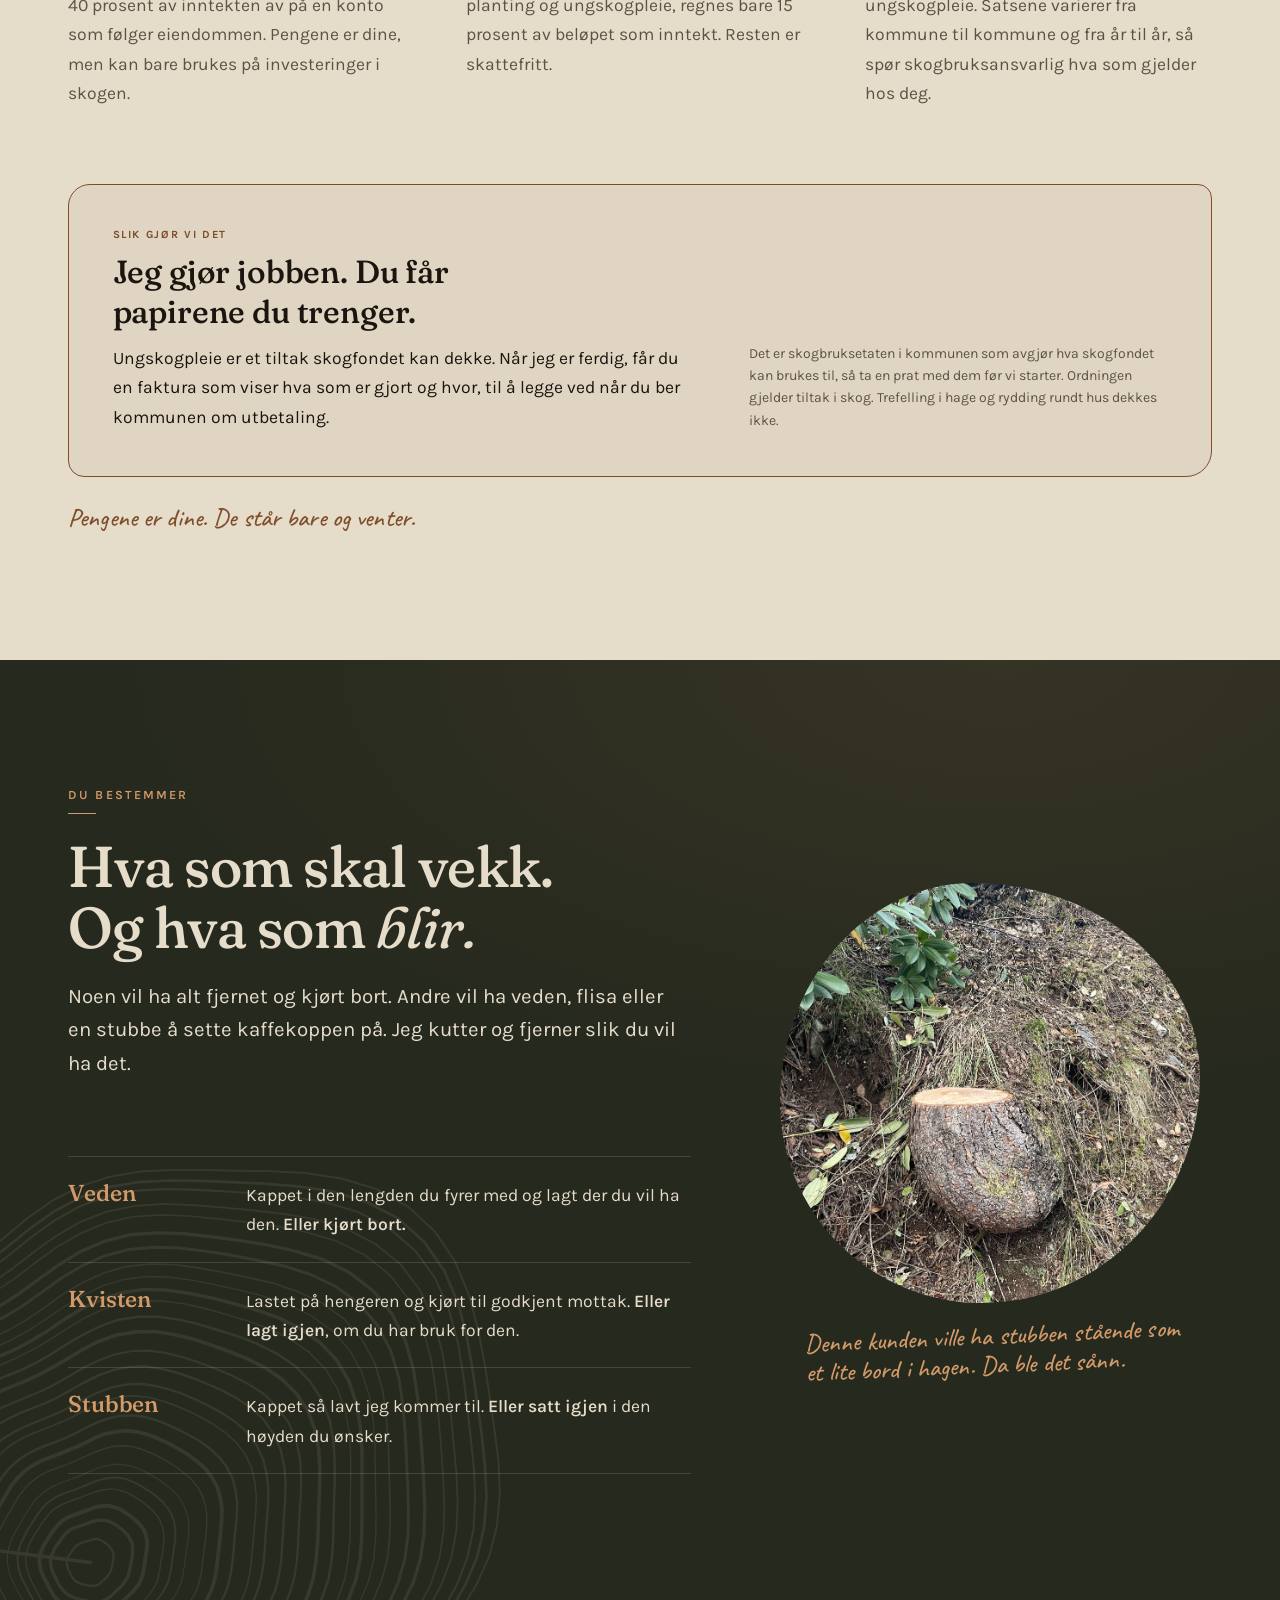
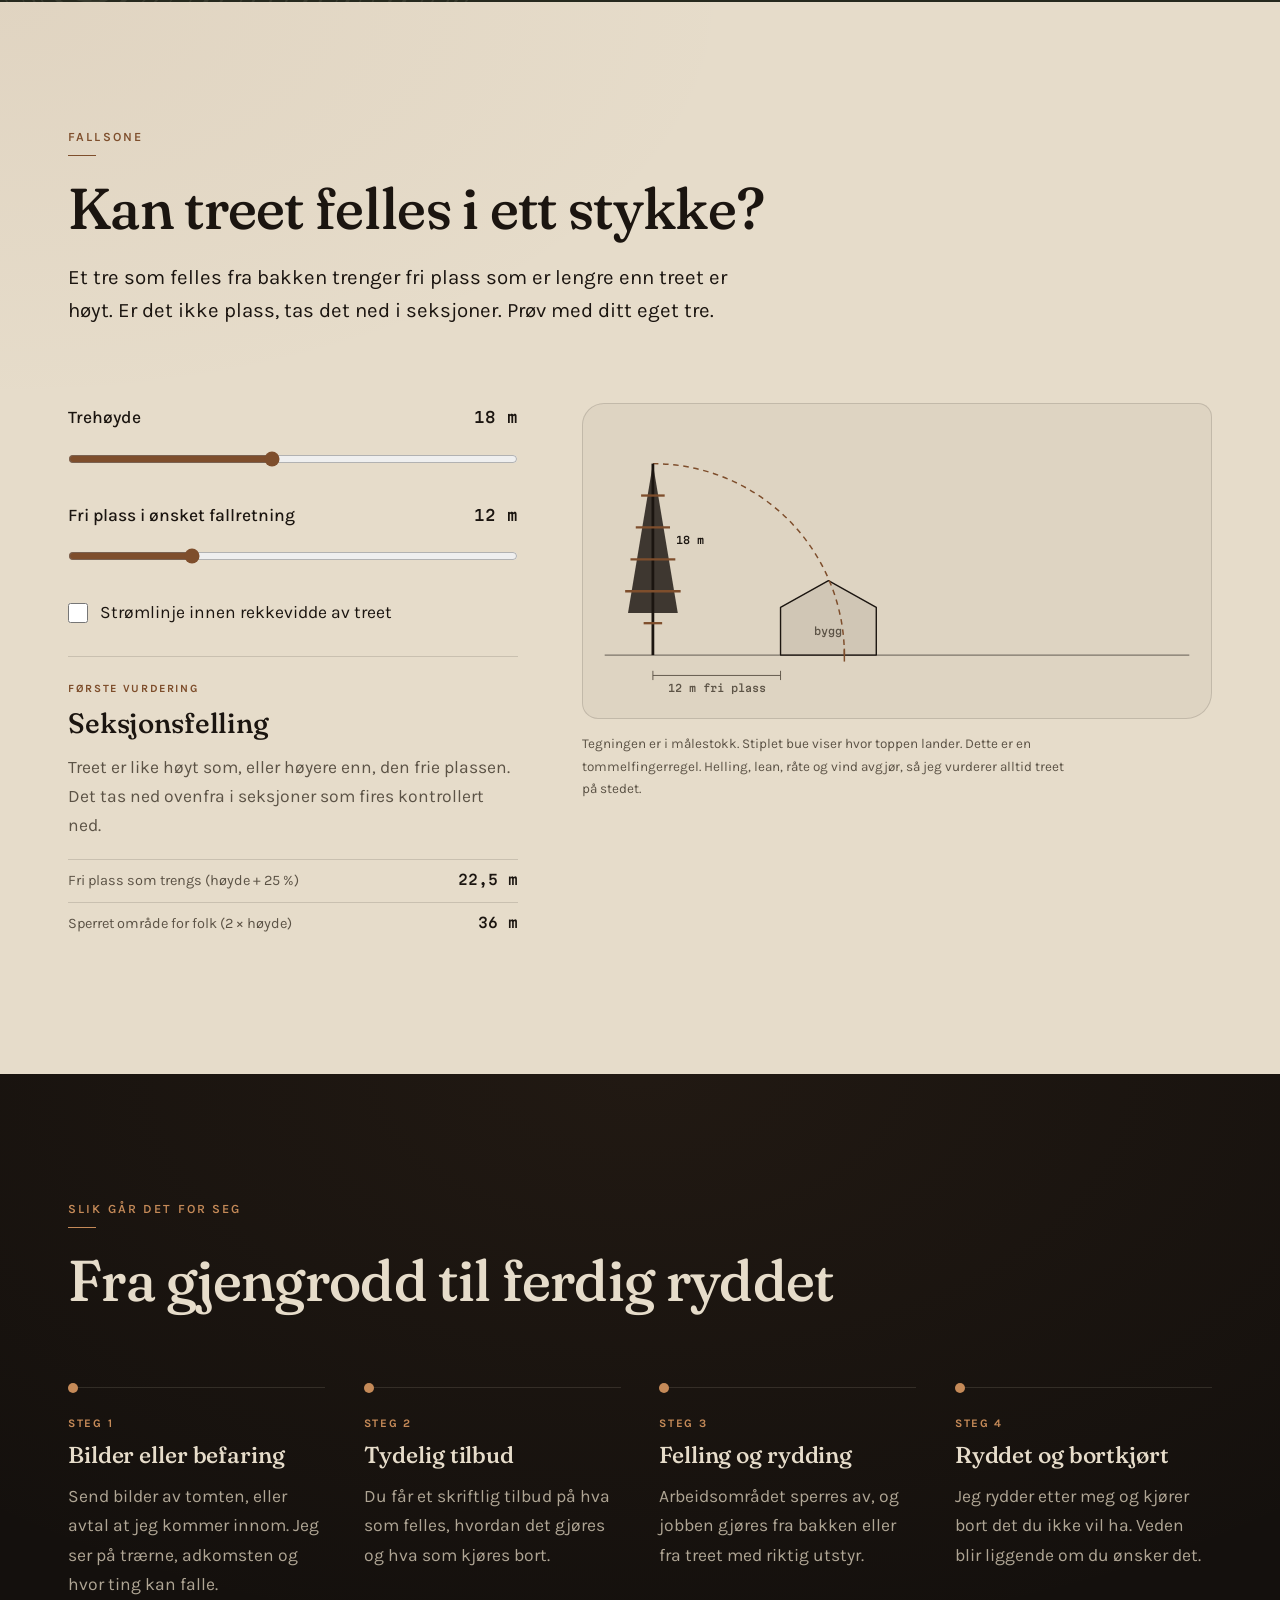
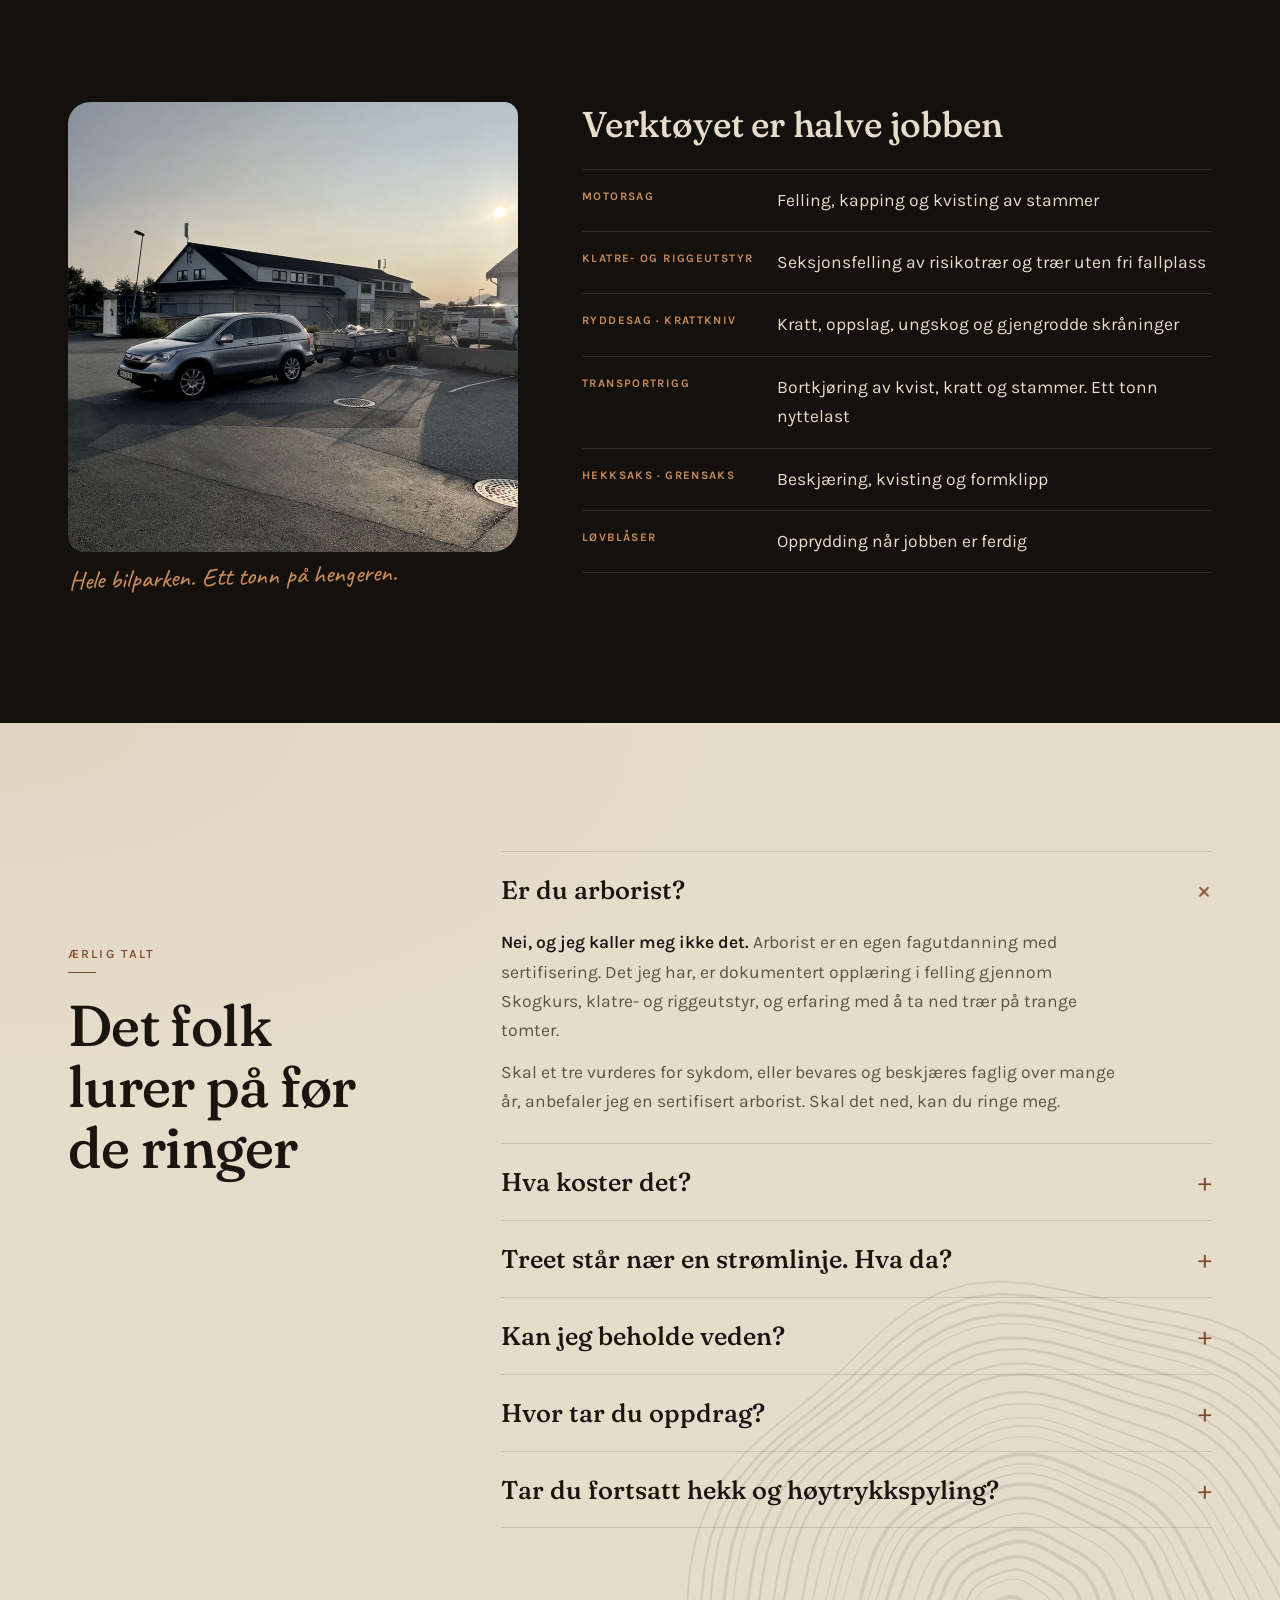
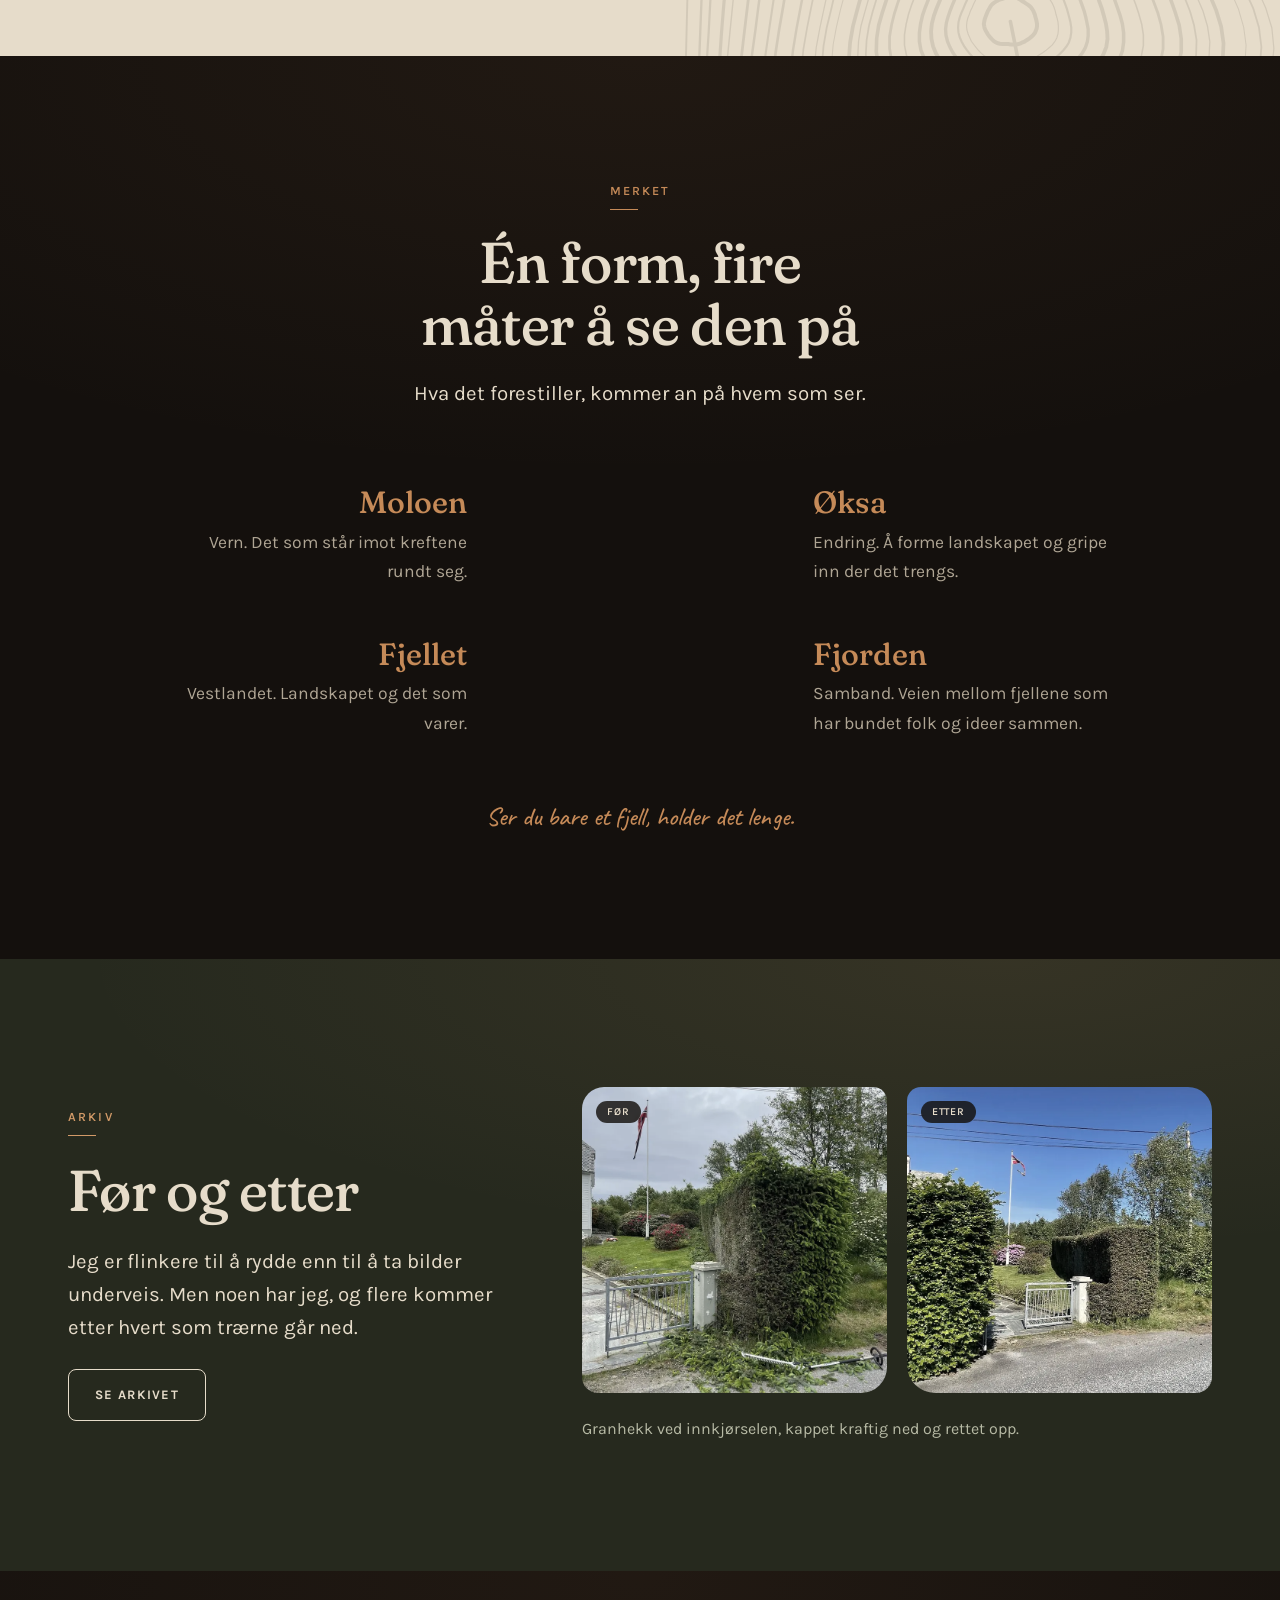
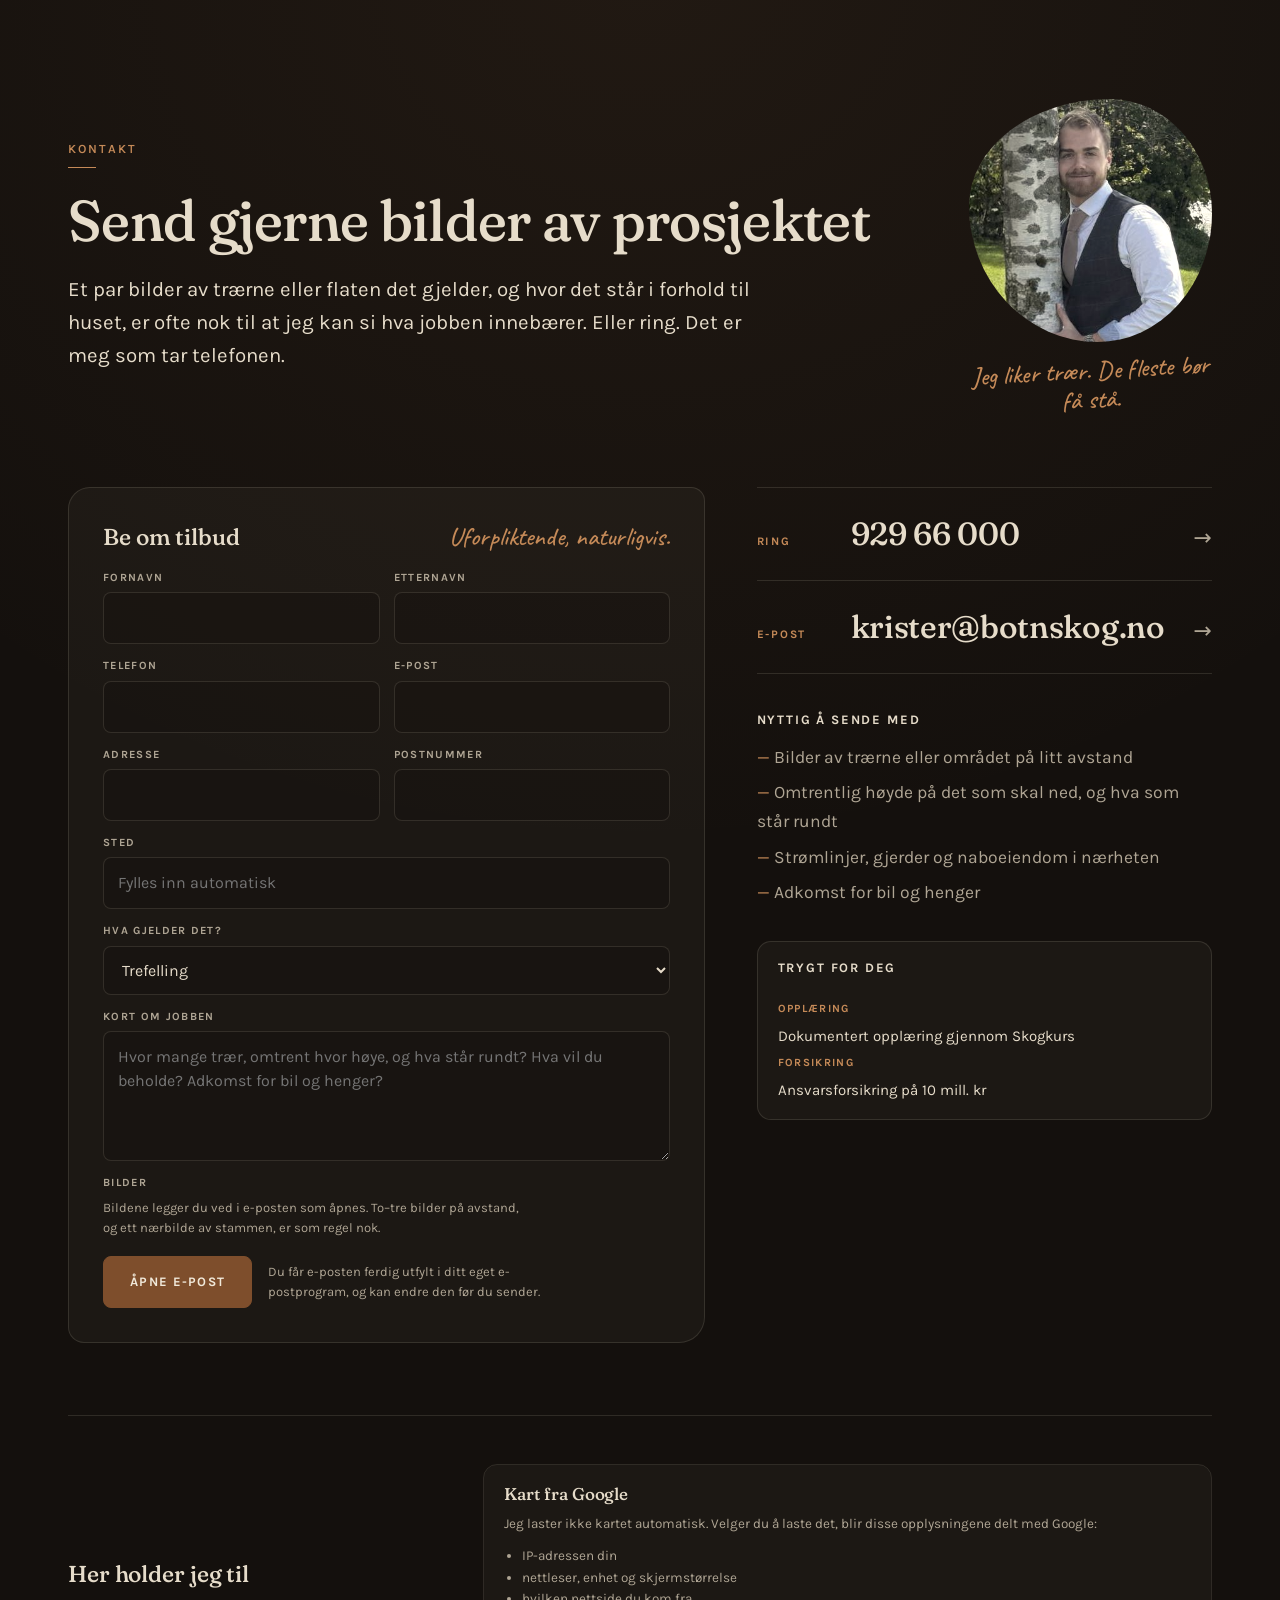
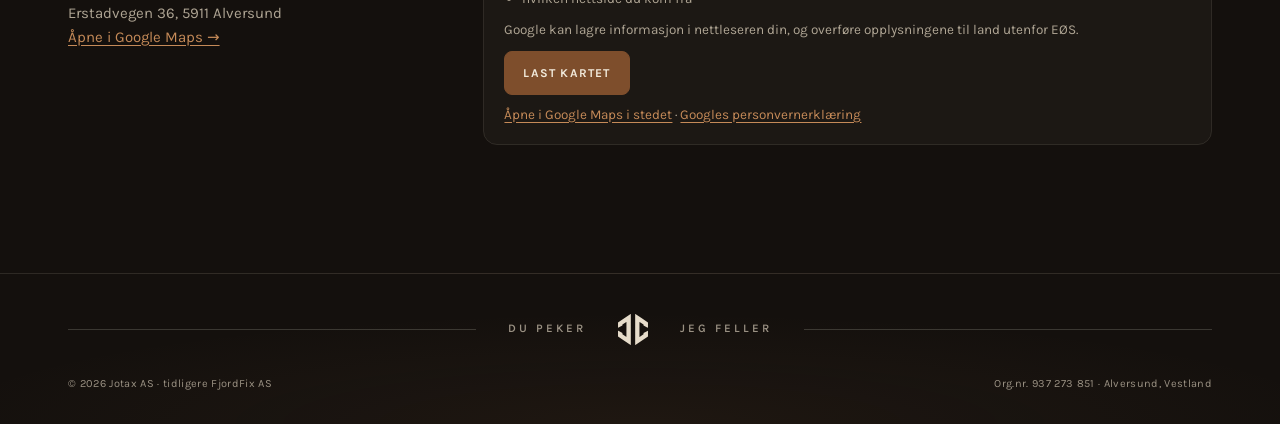
==== commit 8cbd2fd9: "Bytt navn fra BOTN Skog til Jotax AS Ordmerket i toppmenyen viser nå merket med JOTAX, uten undertek" ====
--- a/index.html
+++ b/index.html
@@ -7,8 +7,8 @@
   <link rel="icon" href="favicon.svg" type="image/svg+xml" />
   <link rel="icon" href="favicon-32.png" sizes="32x32" type="image/png" />
   <link rel="apple-touch-icon" href="apple-touch-icon.png" />
-  <title>BOTN Skog | Trefelling og krattrydding i Nordhordland</title>
-  <meta name="description" content="BOTN Skog (tidligere FjordFix) er Krister Dyrkolbotn og en motorsag. Trefelling, seksjonsfelling, krattrydding og ungskogpleie med skogfond i Alver, Nordhordland, på Osterøy og i Bergen." />
+  <title>Jotax | Trefelling og krattrydding i Nordhordland</title>
+  <meta name="description" content="Jotax (tidligere FjordFix) er Krister Dyrkolbotn og en motorsag. Trefelling, seksjonsfelling, krattrydding og ungskogpleie med skogfond i Alver, Nordhordland, på Osterøy og i Bergen." />
   <!-- TEST PÅ JOTAX.NO: holdes ute av søkemotorer. Fjern linja under og sett inn canonical når siden flytter til endelig domene -->
   <meta name="robots" content="noindex, nofollow" />
   <link rel="preconnect" href="https://fonts.googleapis.com" />
@@ -28,12 +28,12 @@
 
 <div class="bar">
   <nav class="wrap bar-inner" aria-label="Hovedmeny">
-    <a class="brand" href="#top" aria-label="BOTN Skog, til toppen">
+    <a class="brand" href="#top" aria-label="Jotax, til toppen">
       <svg class="m" aria-hidden="true"><use href="#jx-mark" /></svg>
-      <span class="brand-navn"><span class="ordmerke">BOTN</span><span class="brand-under">Skog</span></span>
+      <span class="brand-navn"><span class="ordmerke">Jotax</span></span>
     </a>
     <ul class="bar-links" id="meny">
-      <li><a href="#om">Om BOTN</a></li>
+      <li><a href="#om">Om Jotax</a></li>
       <li><a href="#tjenester">Tjenester</a></li>
       <li><a href="galleri.html">Arkiv</a></li>
       <li><a href="#kontakt">Kontakt</a></li>
@@ -49,7 +49,7 @@
   <div class="hero-veil" aria-hidden="true"></div>
 
   <div class="wrap hero-inner">
-    <p class="hero-eyebrow rise">BOTN Skog · <a href="#navnebytte">tidligere FjordFix</a></p>
+    <p class="hero-eyebrow rise">Jotax · <a href="#navnebytte">tidligere FjordFix</a></p>
     <h1 class="rise rise-2">Du peker.<br />Jeg <em class="strek">feller.<svg viewBox="0 0 300 20" preserveAspectRatio="none" aria-hidden="true"><path d="M4 12 C 46 3, 92 18, 142 9 S 236 4, 296 11" /></svg></em></h1>
     <p class="hero-ingress rise rise-3">Trær som skygger, kratt som tar over og greiner som henger i veien. Jeg rydder opp, feller det som skal bort og lar resten stå.</p>
     <div class="hero-cta rise rise-4">
@@ -89,7 +89,7 @@
         <div class="om-tekst rv">
           <p class="eyebrow">Hvem kommer?</p>
           <h2>Hei, jeg heter Krister. Det er <em>meg</em> du får.</h2>
-          <p class="lead">BOTN Skog er en enmannsbedrift. Han som svarer på telefonen, han som kommer og ser på treet, og han som står der med saga, er samme mann.</p>
+          <p class="lead">Jotax er en enmannsbedrift. Han som svarer på telefonen, han som kommer og ser på treet, og han som står der med saga, er samme mann.</p>
           <p>Jeg liker praktisk arbeid og trives best når ting er på stell. Jobben skal gjøres skikkelig, det skal se ryddig ut underveis, og tomten skal være penere når jeg drar enn da jeg kom.</p>
           <p>Det er du som kjenner tomten din. Jeg feller og fjerner det du ber om, og sier fra hvis jeg mener noe bør gjøres annerledes. Er jobben en jeg ikke bør ta, får du vite det også. Et ærlig råd er viktigere for meg enn å få oppdraget.</p>
           <p class="signatur"><span class="hand">Krister</span><span>Krister Dyrkolbotn, daglig leder og eneste ansatt</span></p>
@@ -101,7 +101,7 @@
         <div><dt>Skogkurs</dt><dd>Dokumentert opplæring i felling, etter bransjestandard.</dd></div>
         <div><dt>10 mill. kr</dt><dd>Ansvarsforsikring. Skjer det noe med hus, gjerde eller bil, er det dekket.</dd></div>
       </dl>
-      <p class="bytte" id="navnebytte">Firmaet het tidligere FjordFix AS, og bytter i disse dager navn til BOTN Skog AS. Samme mann, samme telefonnummer, og org.nr. 937 273 851 er uendret.</p>
+      <p class="bytte" id="navnebytte">Firmaet het tidligere FjordFix AS, og bytter i disse dager navn til Jotax AS. Samme mann, samme telefonnummer, og org.nr. 937 273 851 er uendret.</p>
     </div>
   </section>
 
@@ -404,7 +404,7 @@
           <div><dt>Moloen</dt><dd>Vern. Det som står imot kreftene rundt seg.</dd></div>
           <div><dt>Fjellet</dt><dd>Vestlandet. Landskapet og det som varer.</dd></div>
         </dl>
-        <svg class="merke-tegn" viewBox="337.4 0 376.4 389.2" role="img" aria-label="Merket til BOTN: to speilvendte, kantete former med en smal åpning imellom">
+        <svg class="merke-tegn" viewBox="337.4 0 376.4 389.2" role="img" aria-label="Merket til Jotax: to speilvendte, kantete former med en smal åpning imellom">
           <path class="half-l" fill="currentColor" d="M 495.21,0.07 369.41,85.31 337.49,107.70 337.49,170.66 339.07,172.01 391.91,142.92 392.54,142.12 392.97,131.36 436.66,103.34 442.52,99.85 443.41,100.74 443.02,286.92 439.48,285.34 392.91,254.83 392.54,238.76 347.66,214.53 340.91,211.14 338.14,210.92 337.43,211.78 337.50,281.84 415.91,335.95 472.29,373.96 496.28,389.18 497.66,388.81 498.37,386.84 498.41,0.98 497.41,0.00Z" />
           <path class="half-r" fill="currentColor" d="M 553.80,0.14 552.81,1.09 552.83,385.80 553.15,387.98 555.61,388.97 629.72,339.72 713.72,281.39 713.72,211.67 712.48,210.67 707.22,212.47 658.31,238.79 657.34,255.16 616.97,281.91 607.32,287.76 606.59,287.16 606.72,100.24 607.28,99.68 618.47,106.54 657.59,131.71 657.60,141.84 658.22,143.04 697.72,165.14 712.22,172.25 713.72,170.69 713.72,107.47 641.08,57.22 556.11,0.24Z" />
         </svg>
@@ -579,7 +579,7 @@
       <span class="foot-line"></span>
     </div>
     <div class="foot-meta">
-      <span>© <span id="aar">2026</span> BOTN Skog AS · tidligere FjordFix AS</span>
+      <span>© <span id="aar">2026</span> Jotax AS · tidligere FjordFix AS</span>
       <span>Org.nr. 937 273 851 · Alversund, Vestland</span>
     </div>
   </div>
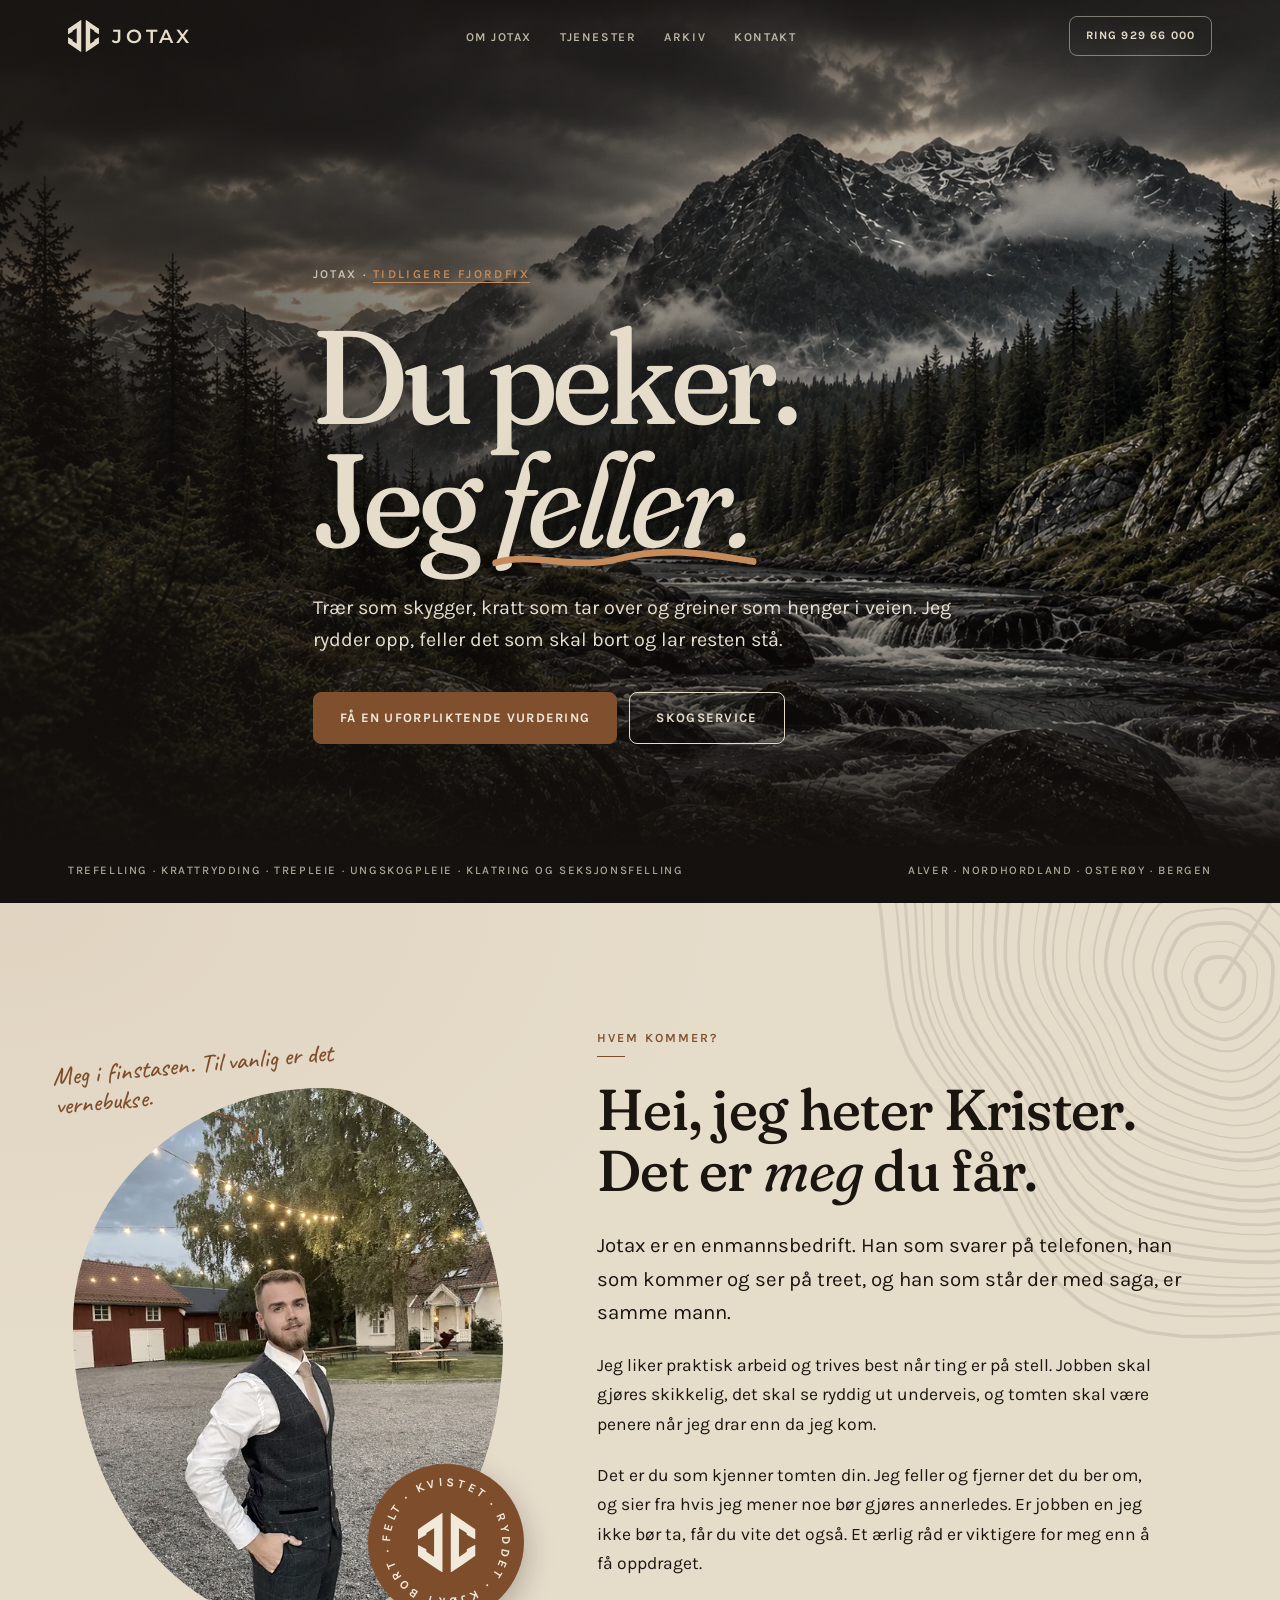
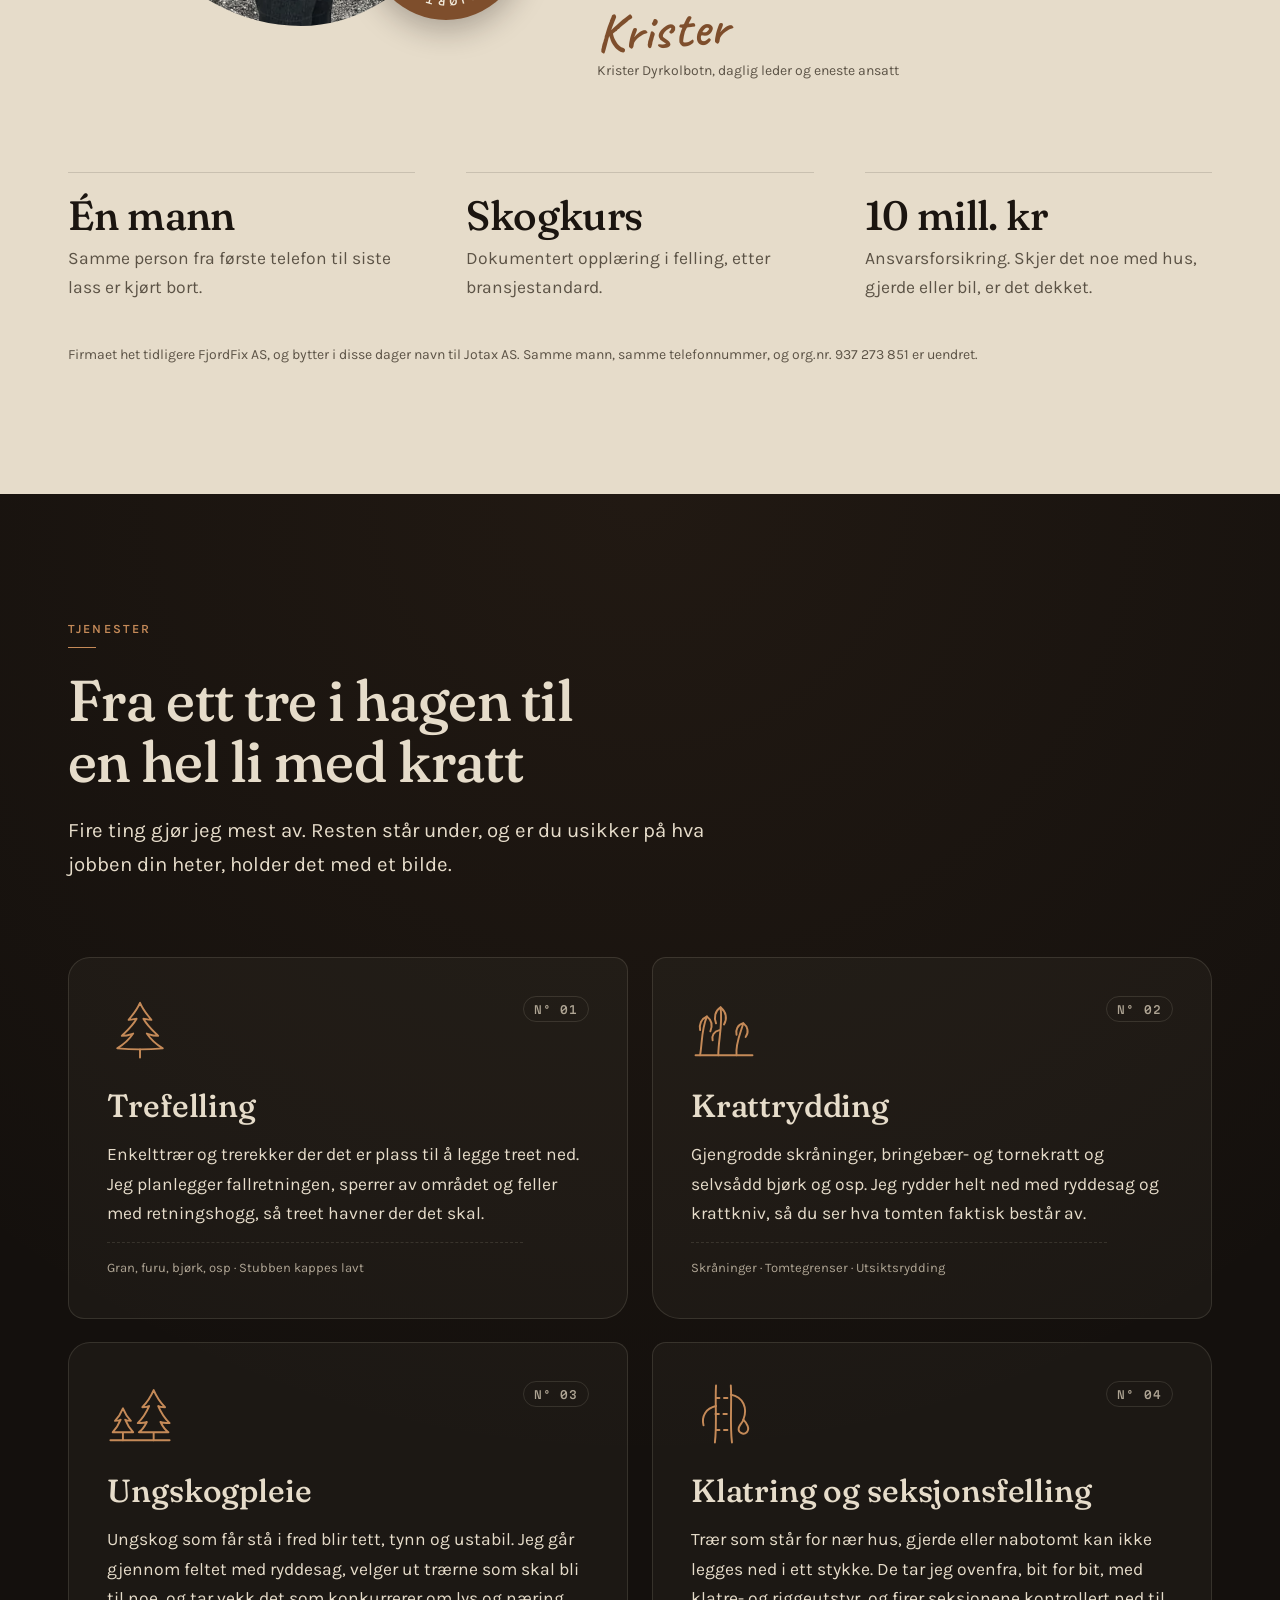
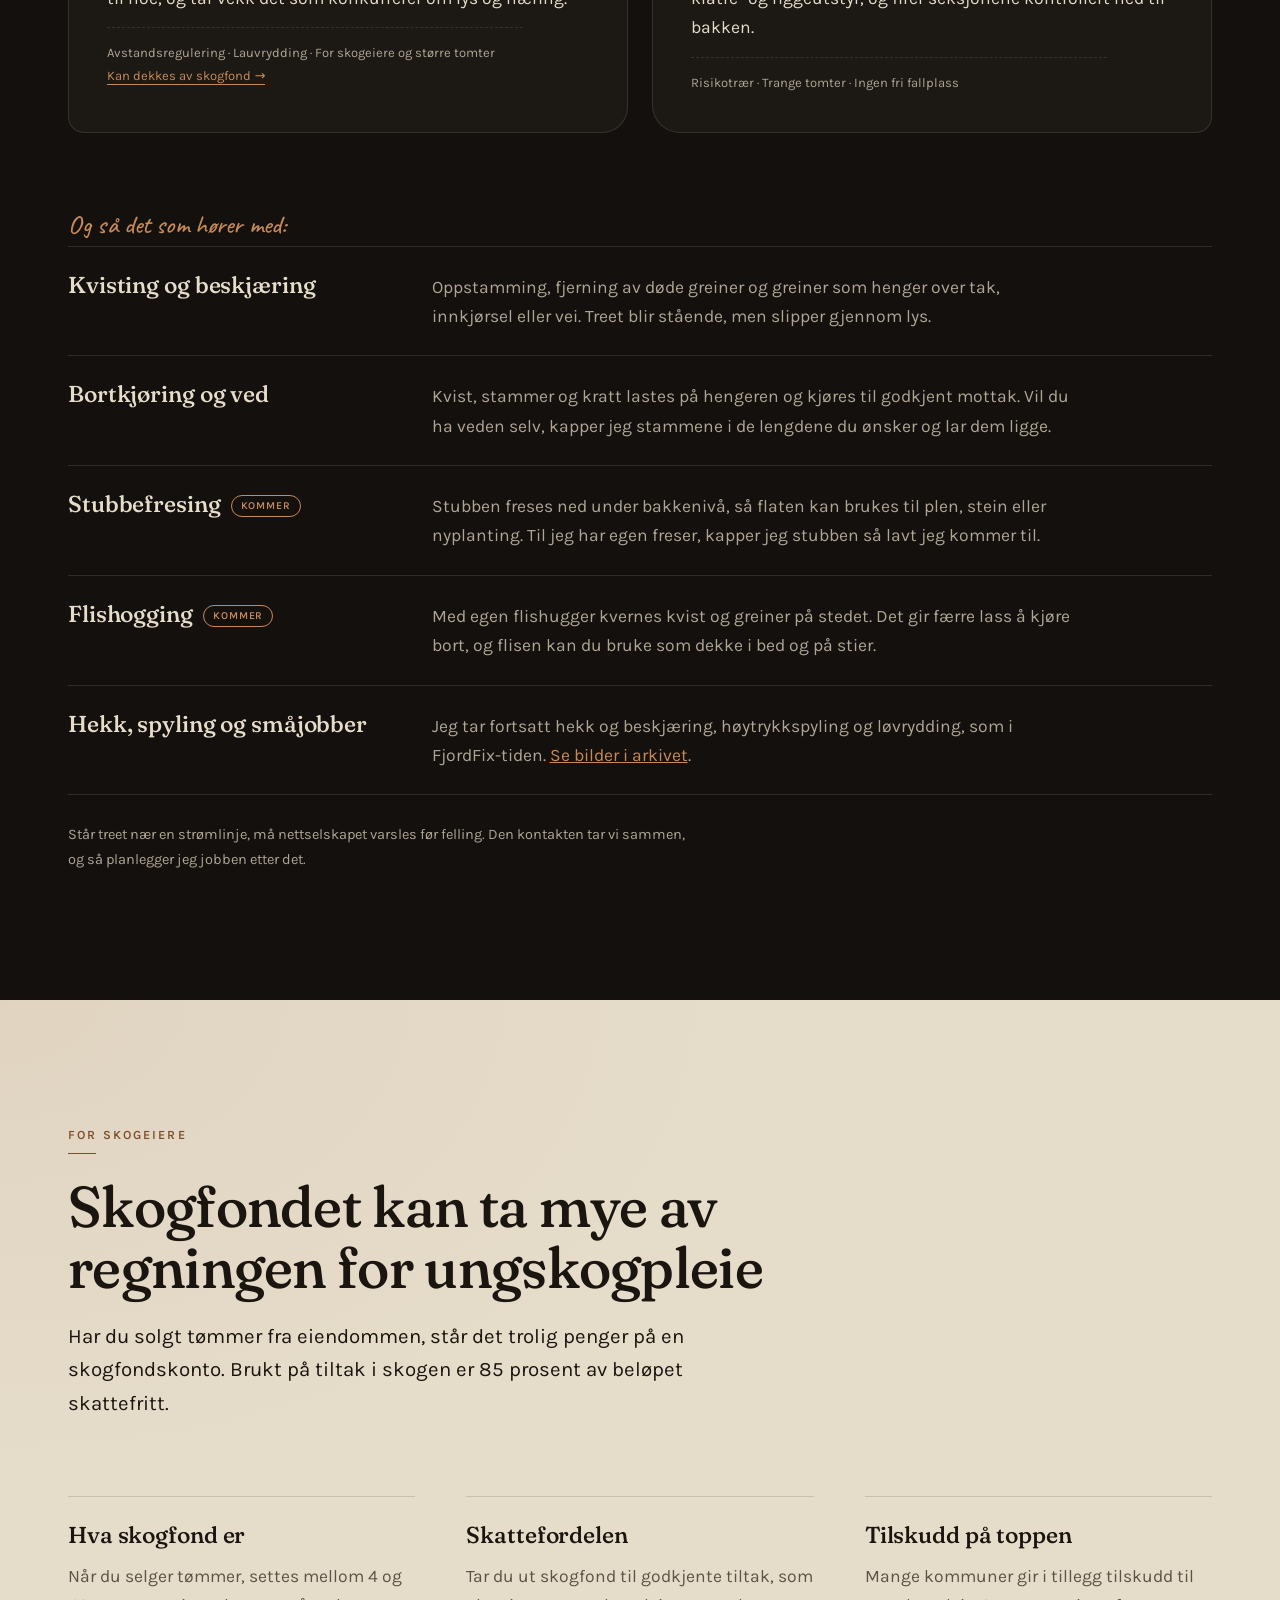
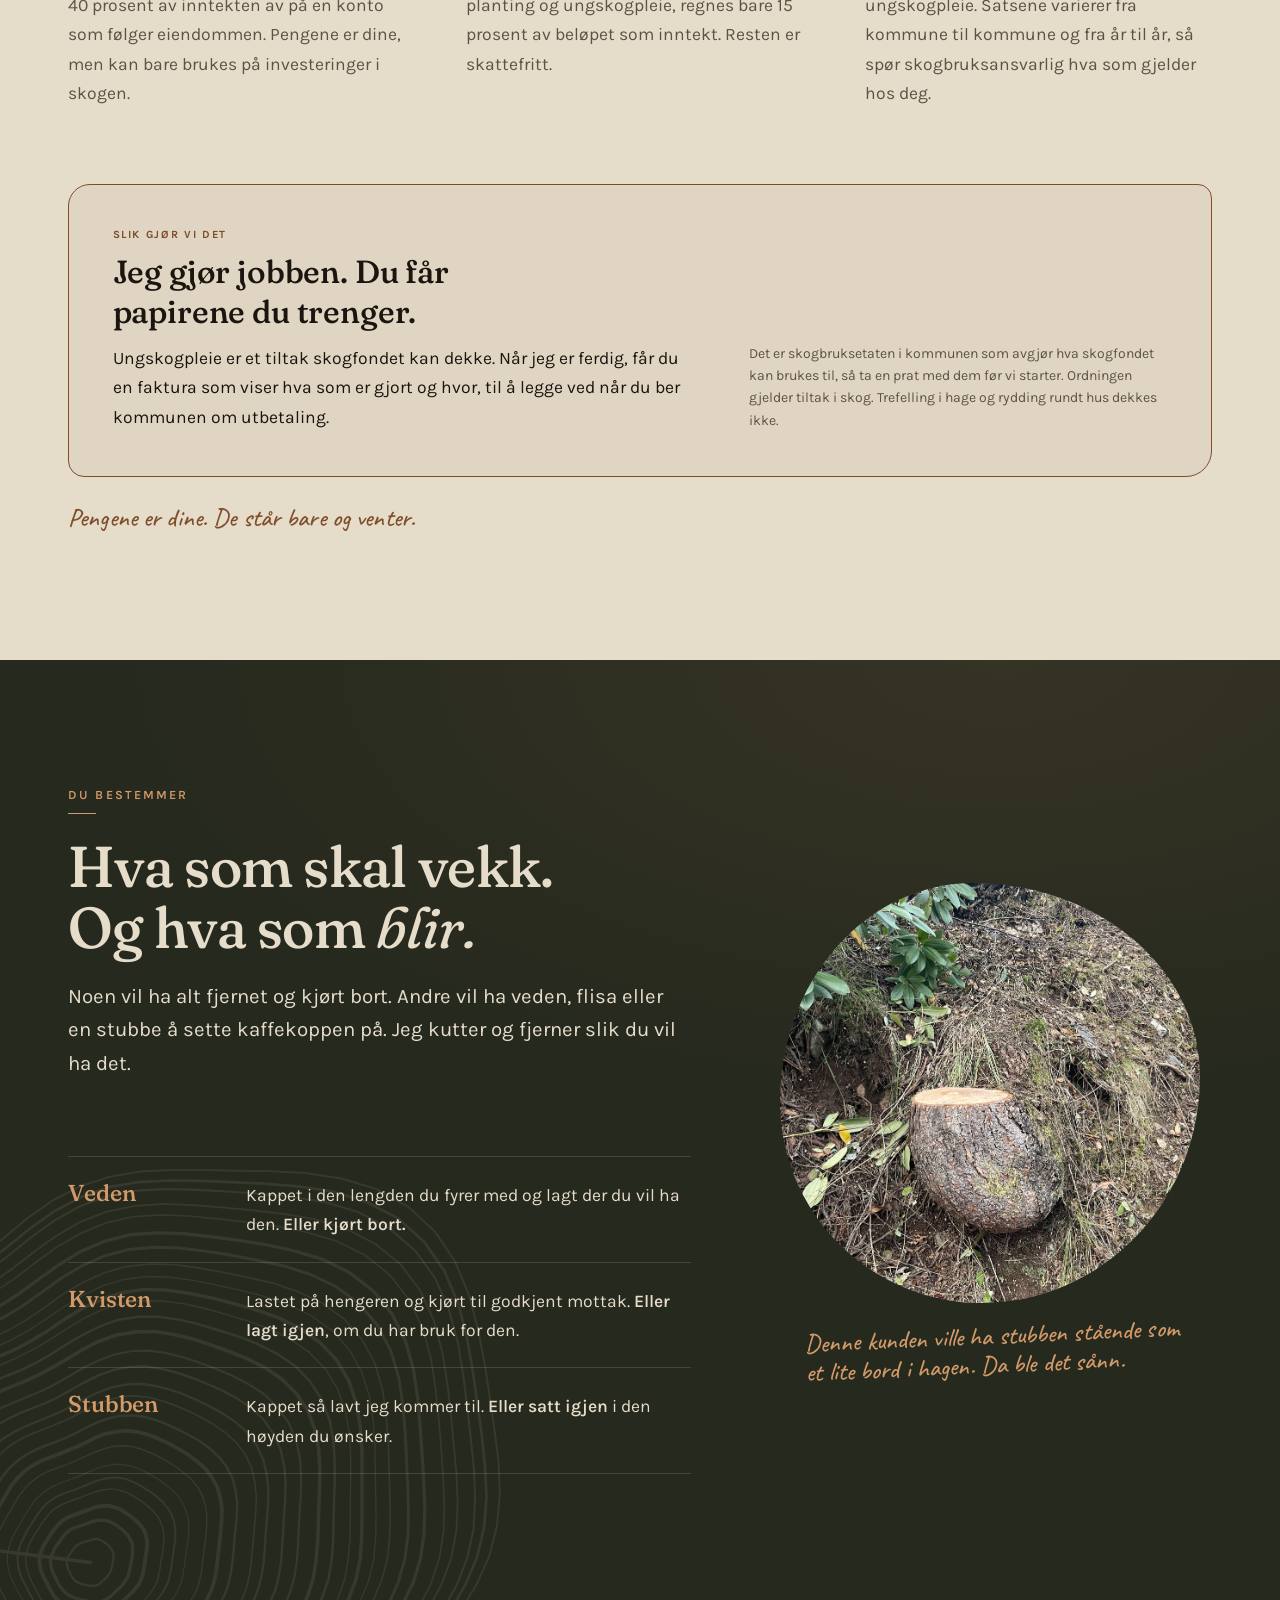
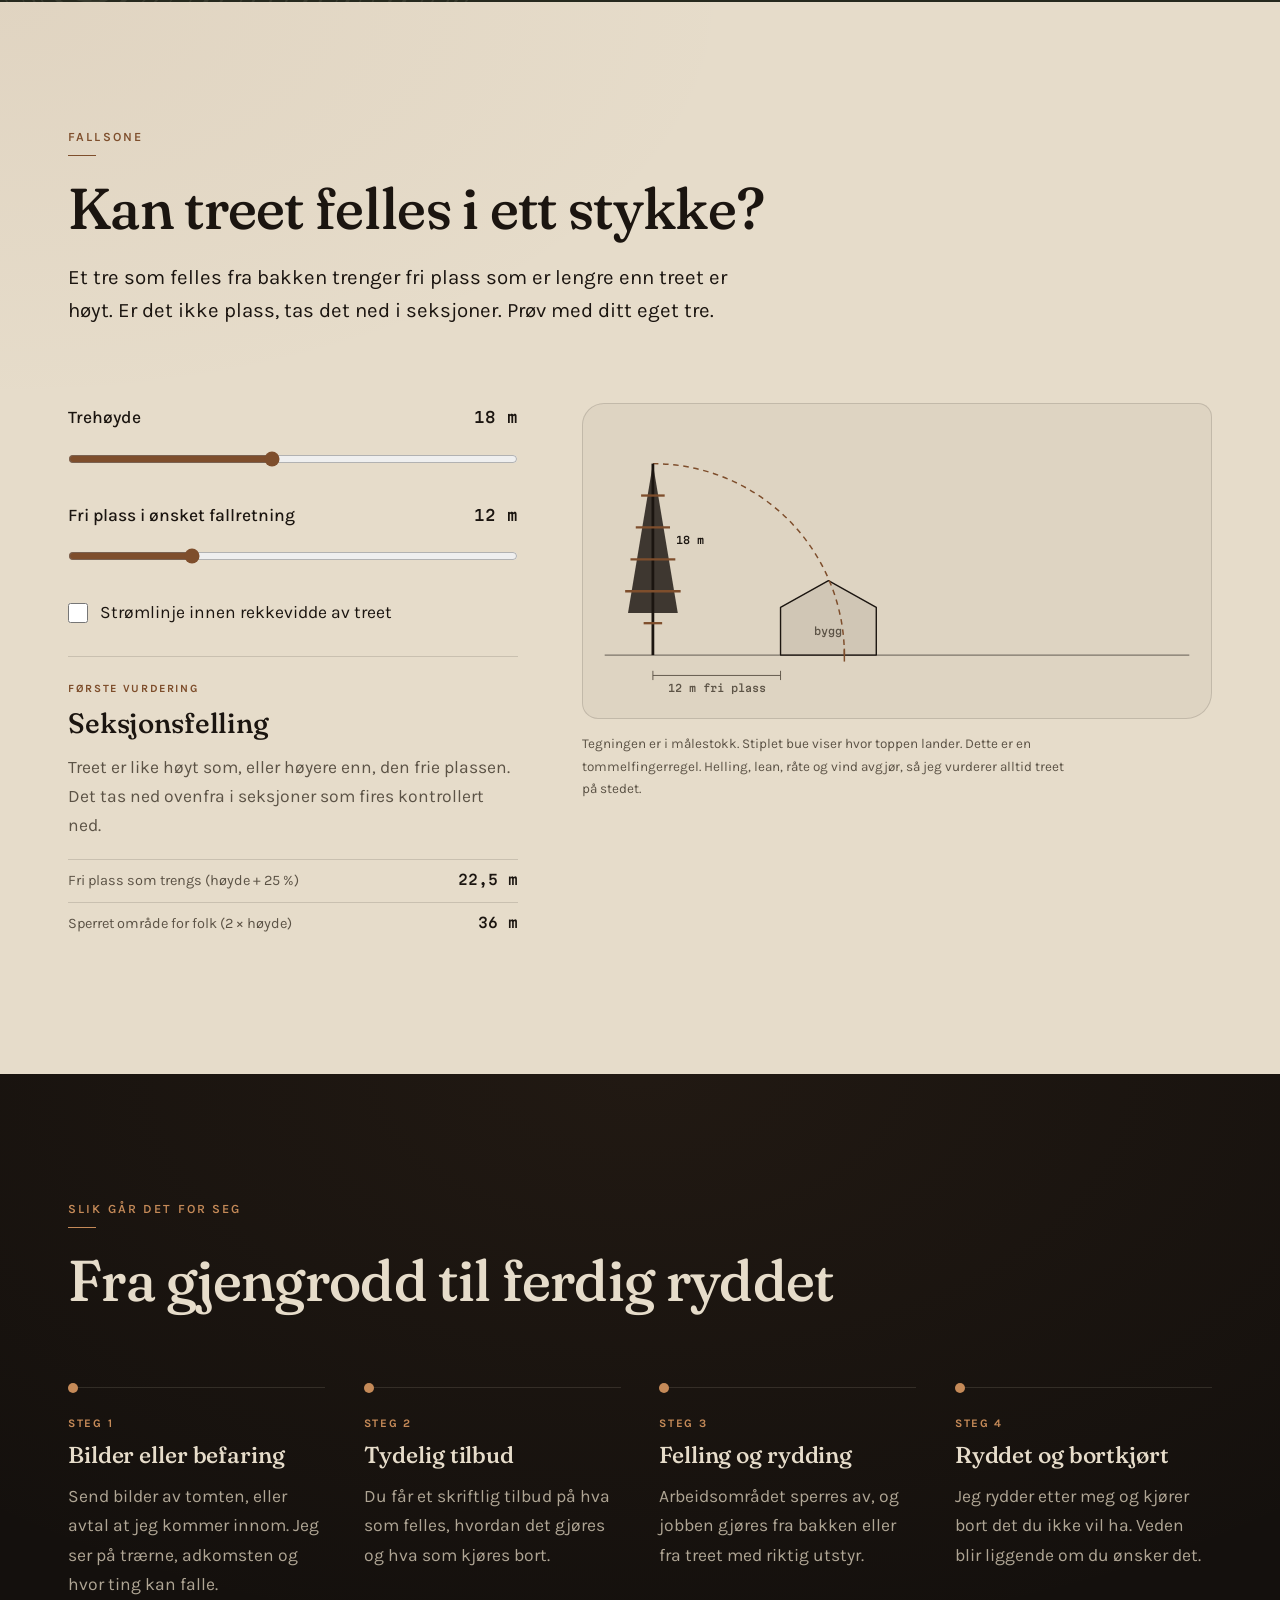
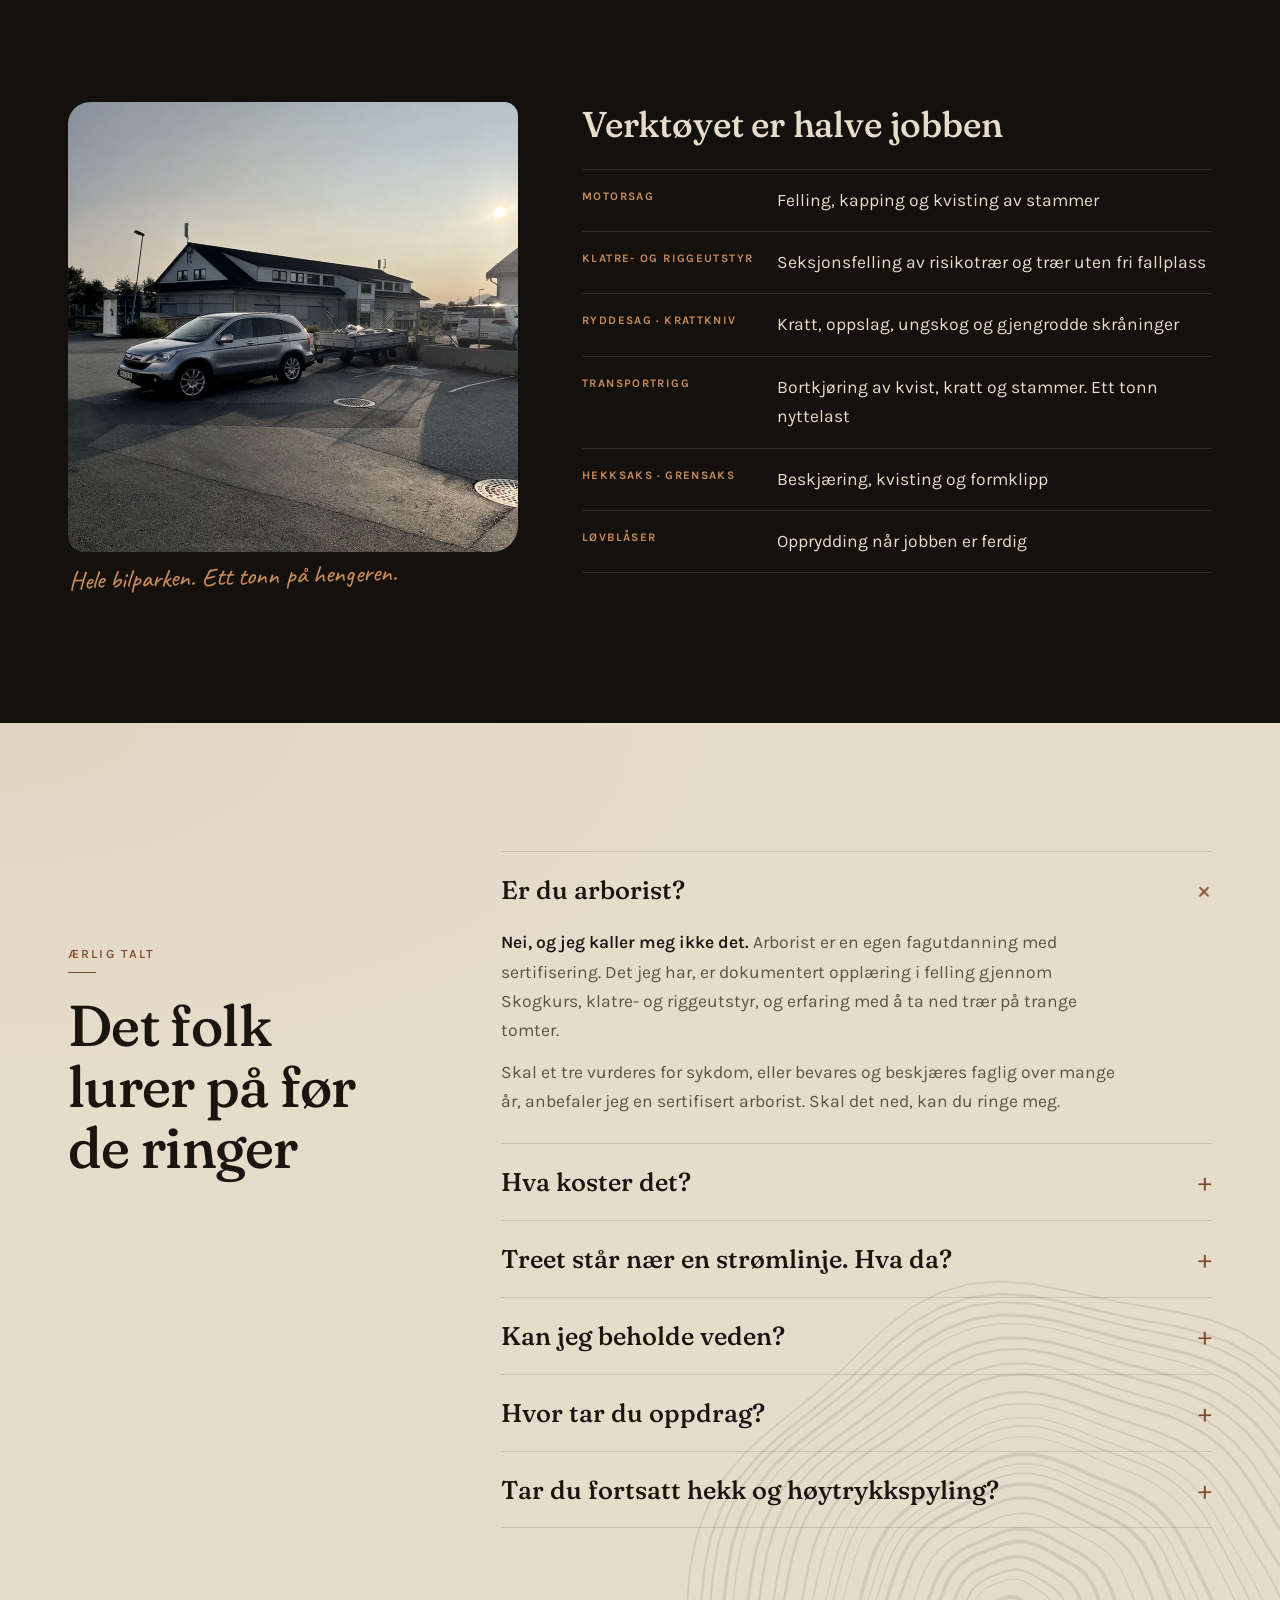
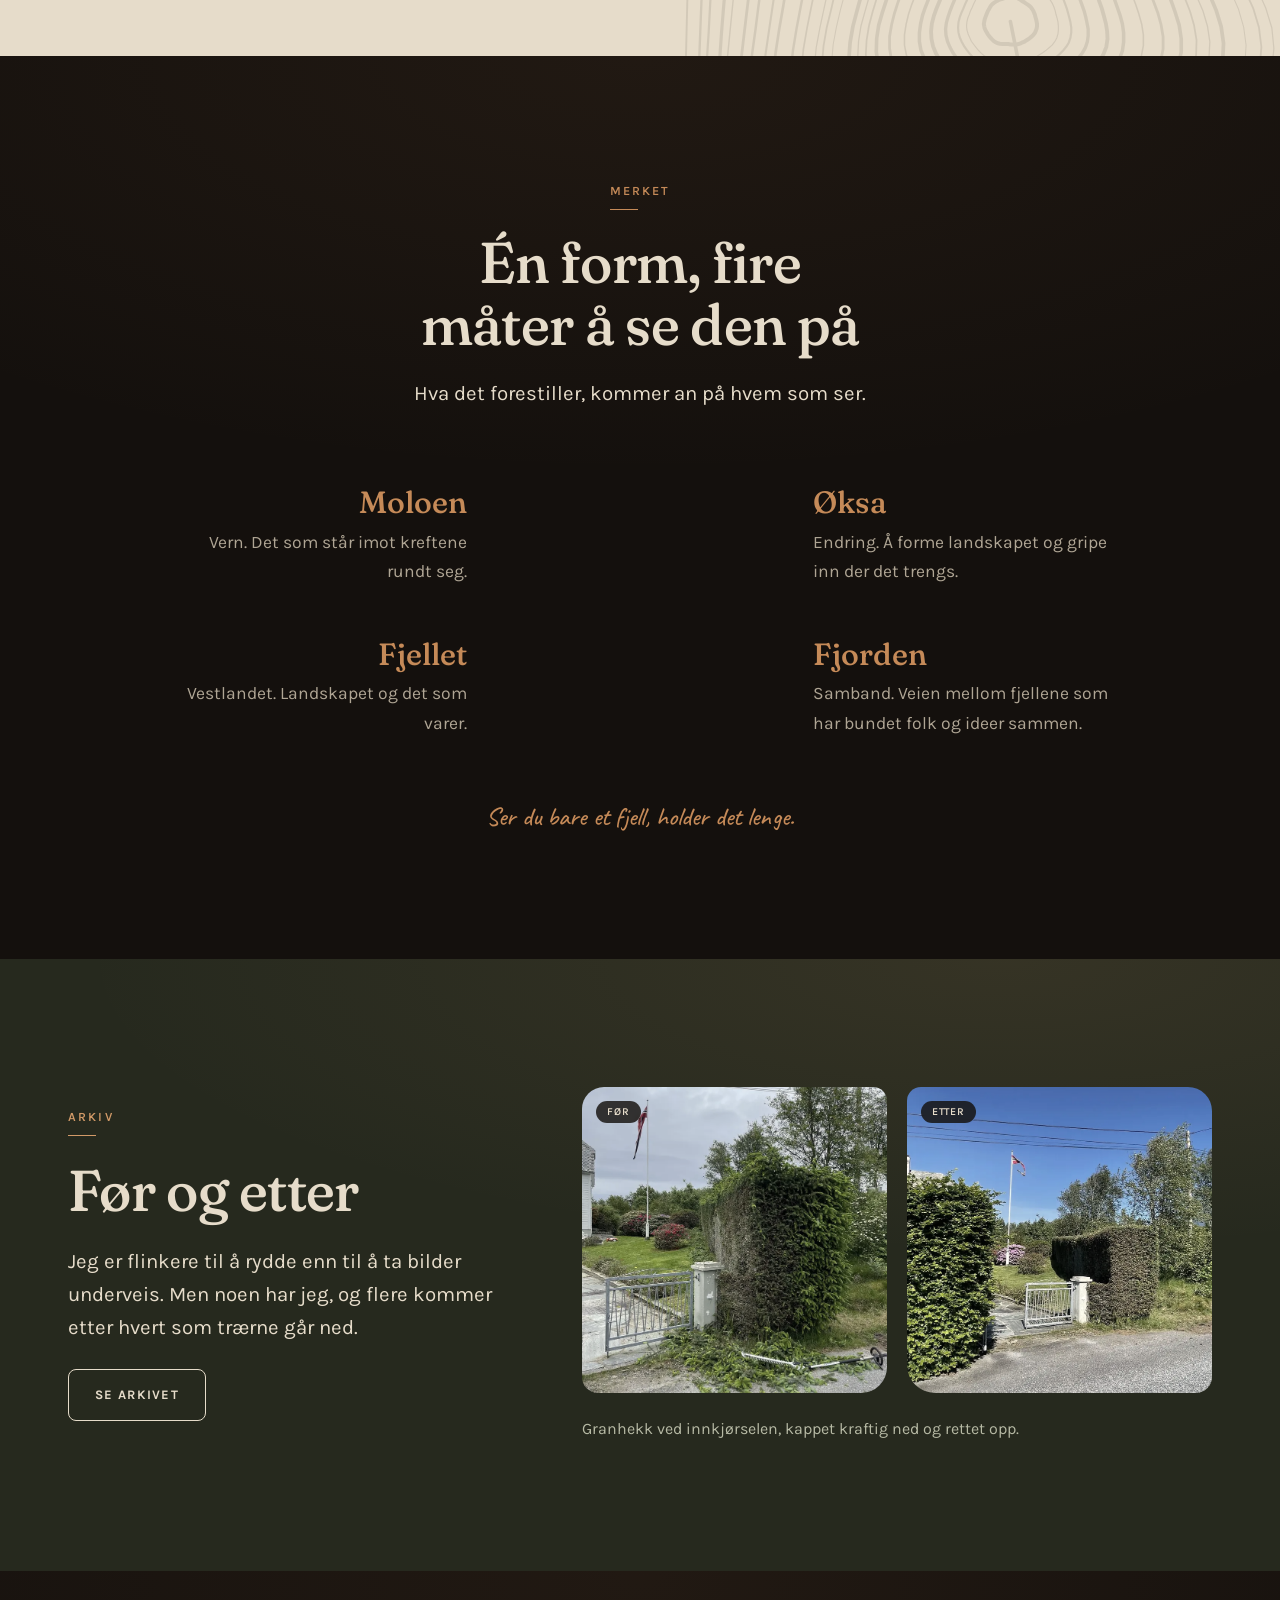
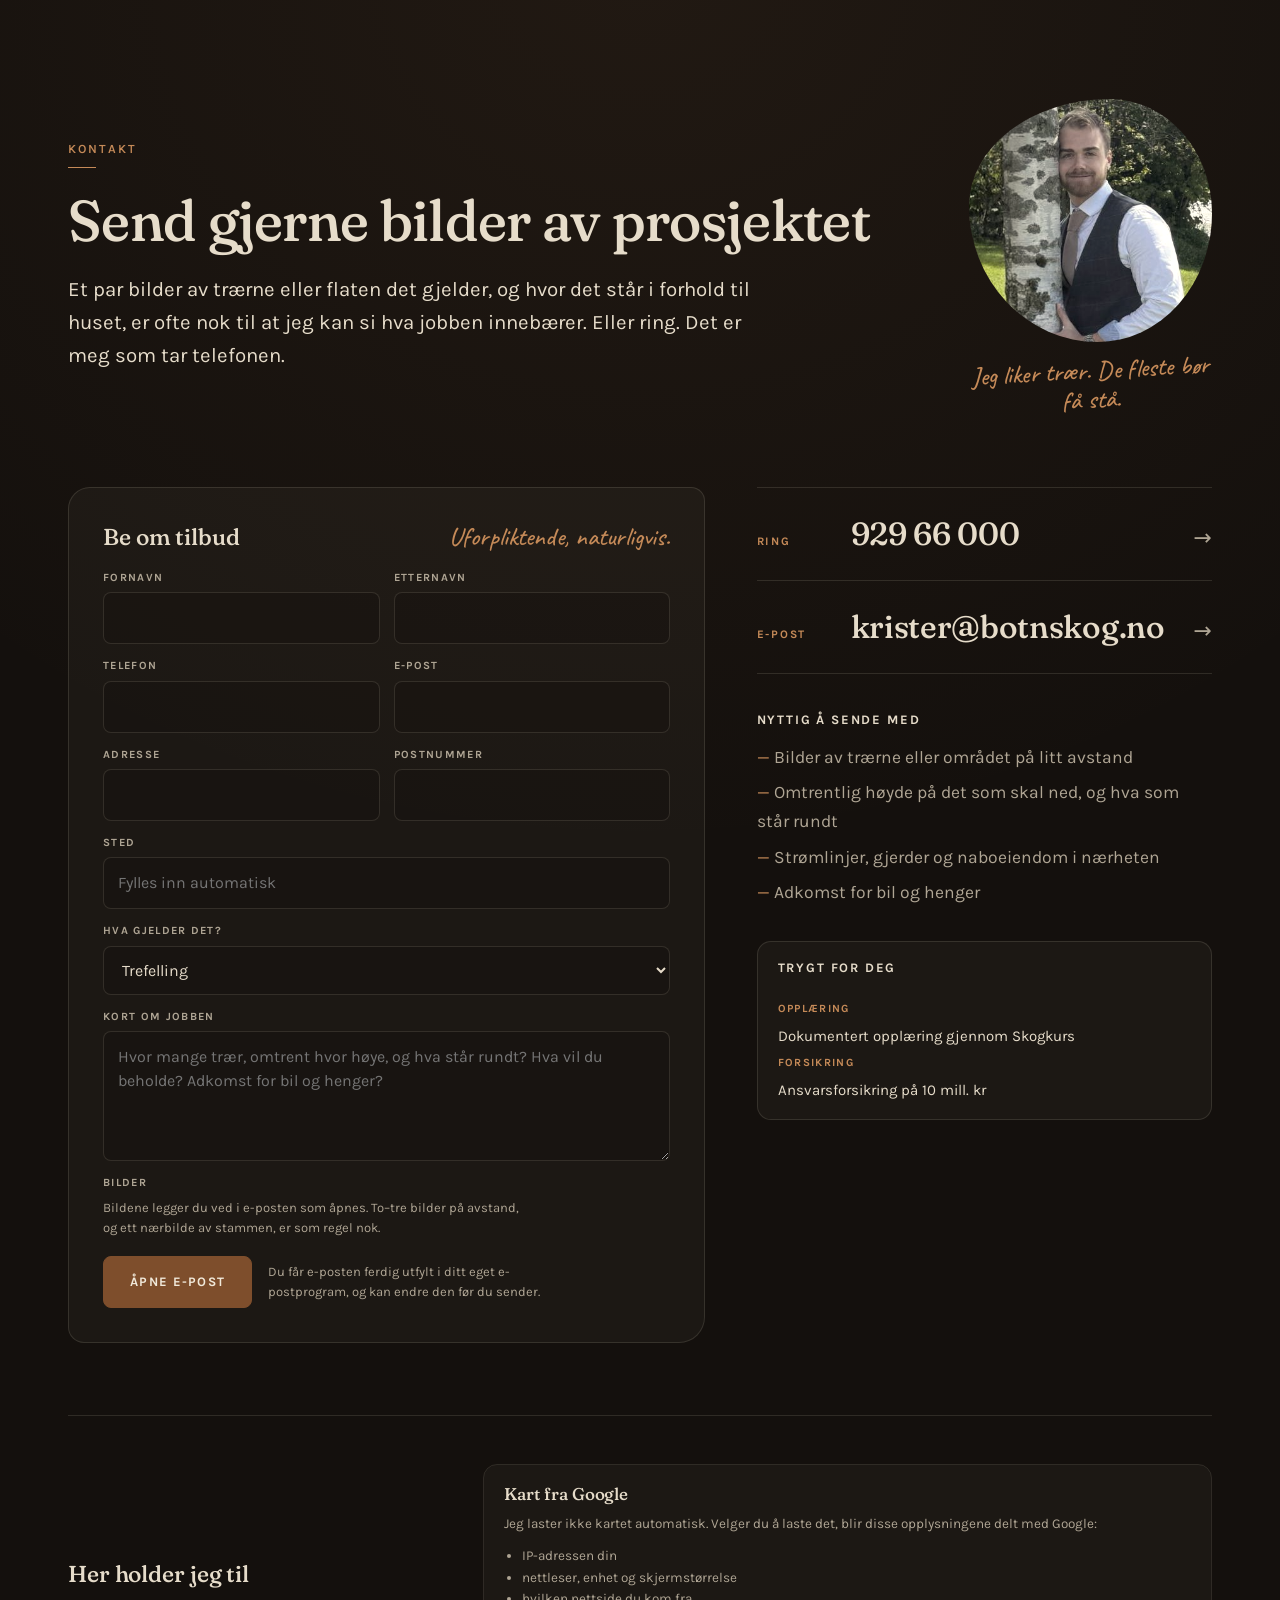
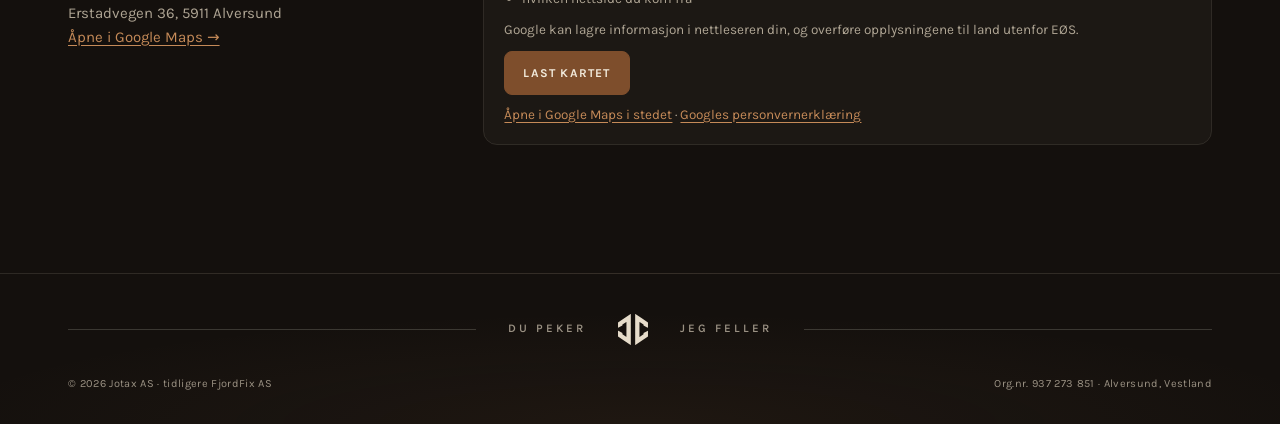
==== commit 2bcb79b7: "Ordmerket JOTAX i Montserrat Fraunces-J-en stakk under grunnlinjen. Montserrat har J-en på linje med" ====
--- a/index.html
+++ b/index.html
@@ -13,7 +13,7 @@
   <meta name="robots" content="noindex, nofollow" />
   <link rel="preconnect" href="https://fonts.googleapis.com" />
   <link rel="preconnect" href="https://fonts.gstatic.com" crossorigin />
-  <link rel="stylesheet" href="https://fonts.googleapis.com/css2?family=Caveat:wght@500;600&family=Fraunces:ital,opsz,wght,SOFT,WONK@0,9..144,300..700,0..100,0..1;1,9..144,300..700,0..100,0..1&family=Karla:wght@400;500;600;700&family=Martian+Mono:wght@400;500&display=swap" />
+  <link rel="stylesheet" href="https://fonts.googleapis.com/css2?family=Caveat:wght@500;600&family=Fraunces:ital,opsz,wght,SOFT,WONK@0,9..144,300..700,0..100,0..1;1,9..144,300..700,0..100,0..1&family=Karla:wght@400;500;600;700&family=Montserrat:wght@600&family=Martian+Mono:wght@400;500&display=swap" />
   <link rel="stylesheet" href="styles.css" />
 </head>
 <body>
--- a/styles.css
+++ b/styles.css
@@ -71,7 +71,8 @@
   .brand{display:inline-flex;align-items:center;gap:13px;text-decoration:none;color:var(--bein)}
   .brand .m{width:31px;height:32px;fill:currentColor;flex:none}
   .brand-navn{display:grid;gap:5px}
-  .ordmerke{font-family:var(--display);font-weight:600;font-size:20px;line-height:1;letter-spacing:.2em;text-transform:uppercase}
+  /* ordmerket JOTAX: Montserrat, der J-en står på grunnlinjen som de andre bokstavene, og som finnes i Canva, Google Docs og Figma */
+  .ordmerke{font-family:"Montserrat",var(--body);font-weight:600;font-size:19px;line-height:1;letter-spacing:.2em;text-transform:uppercase}
   /* SKOG sperres ut så ordet står like bredt som BOTN over; negativ marg tar bort sperringen etter siste bokstav */
   .brand-under{font:500 11px/1 var(--body);letter-spacing:1.31em;margin-right:-1.31em;text-transform:uppercase;color:rgba(230,220,202,.82)}
   .bar-links{display:flex;align-items:center;gap:clamp(18px,2.2vw,32px);margin:0;padding:0;list-style:none}
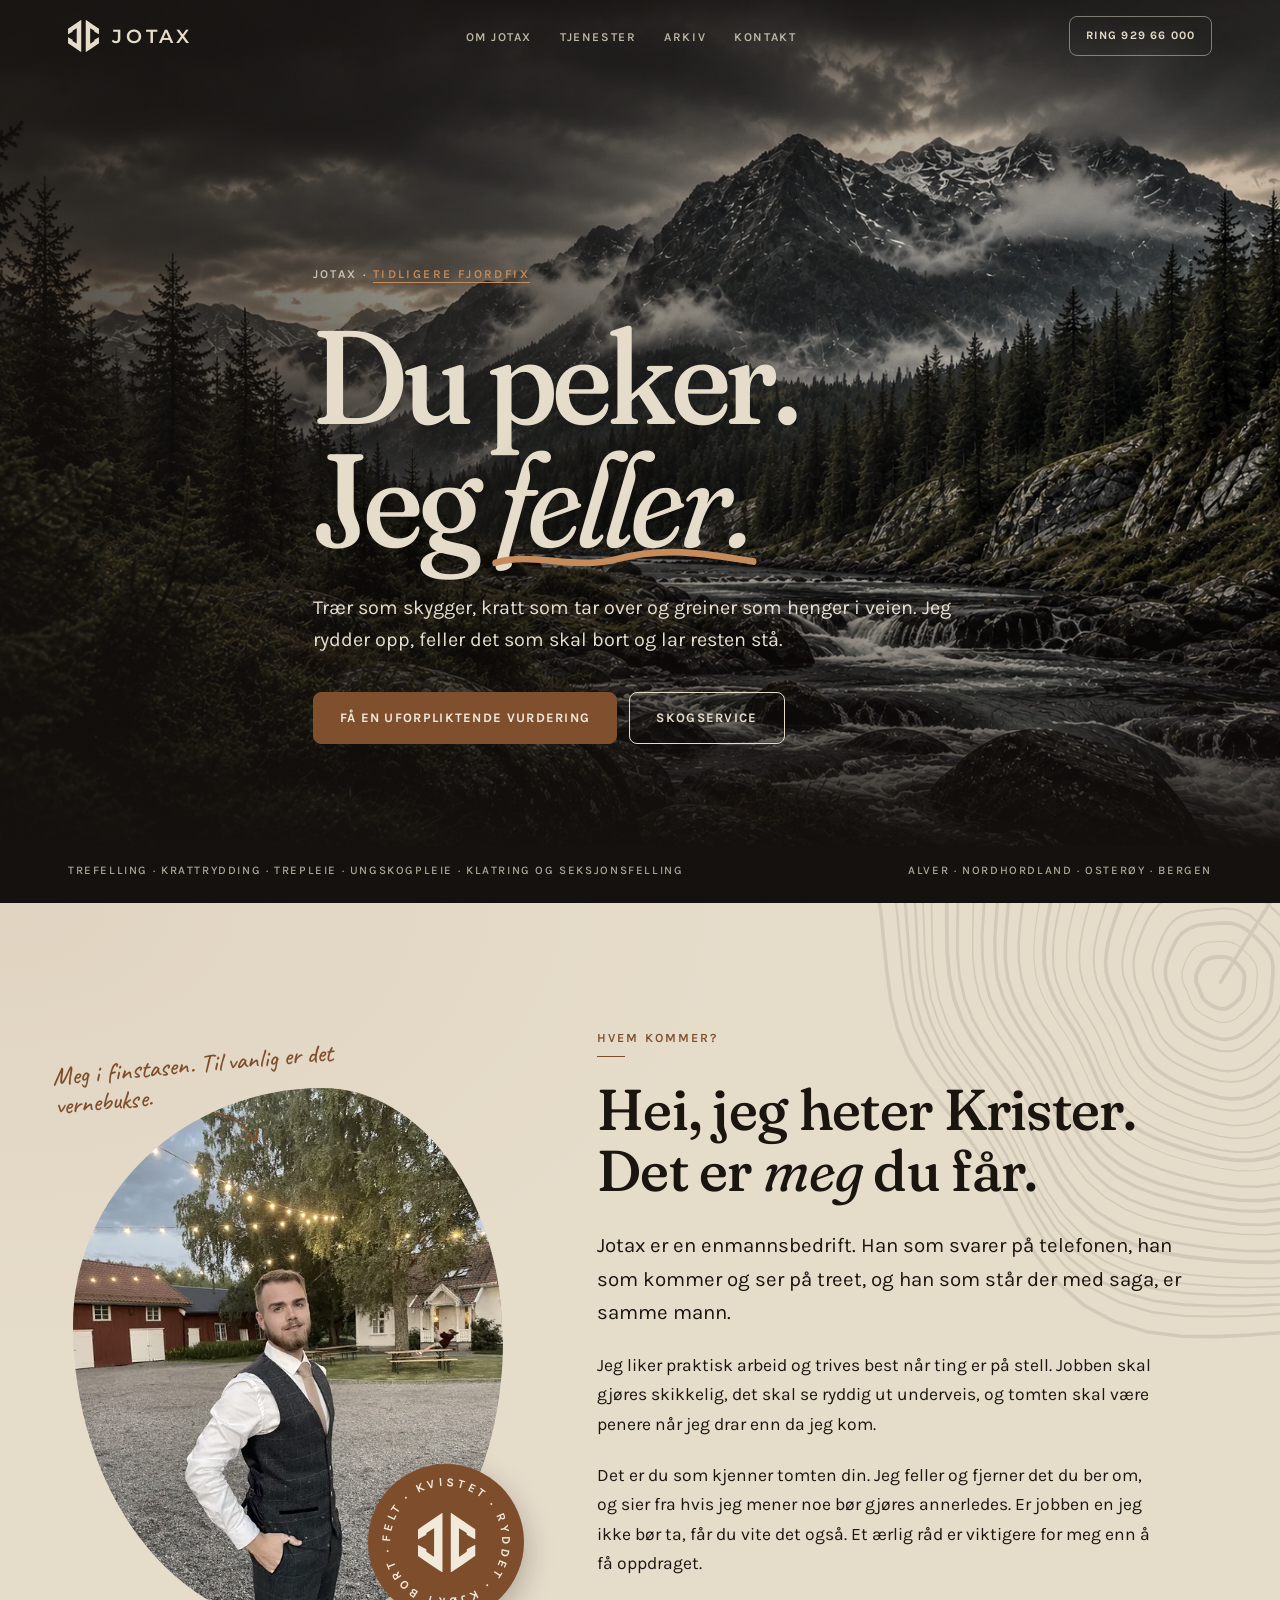
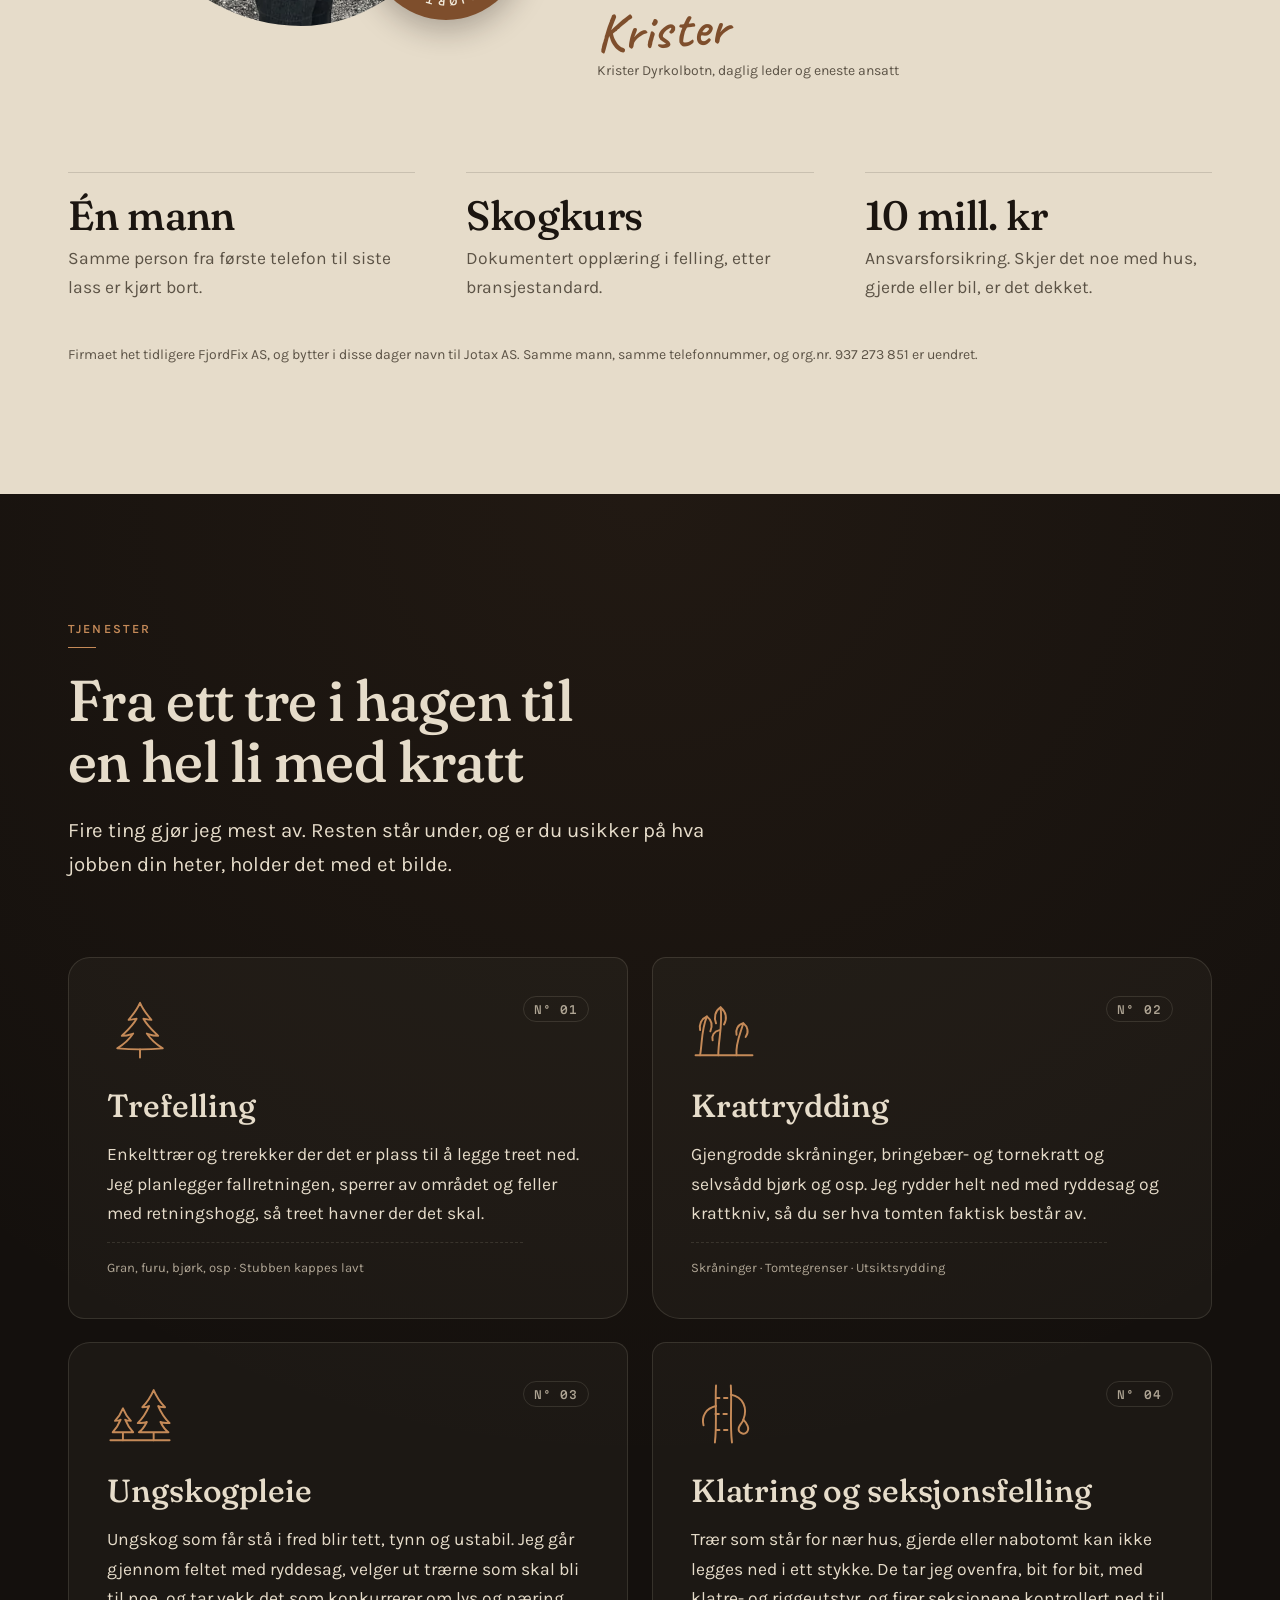
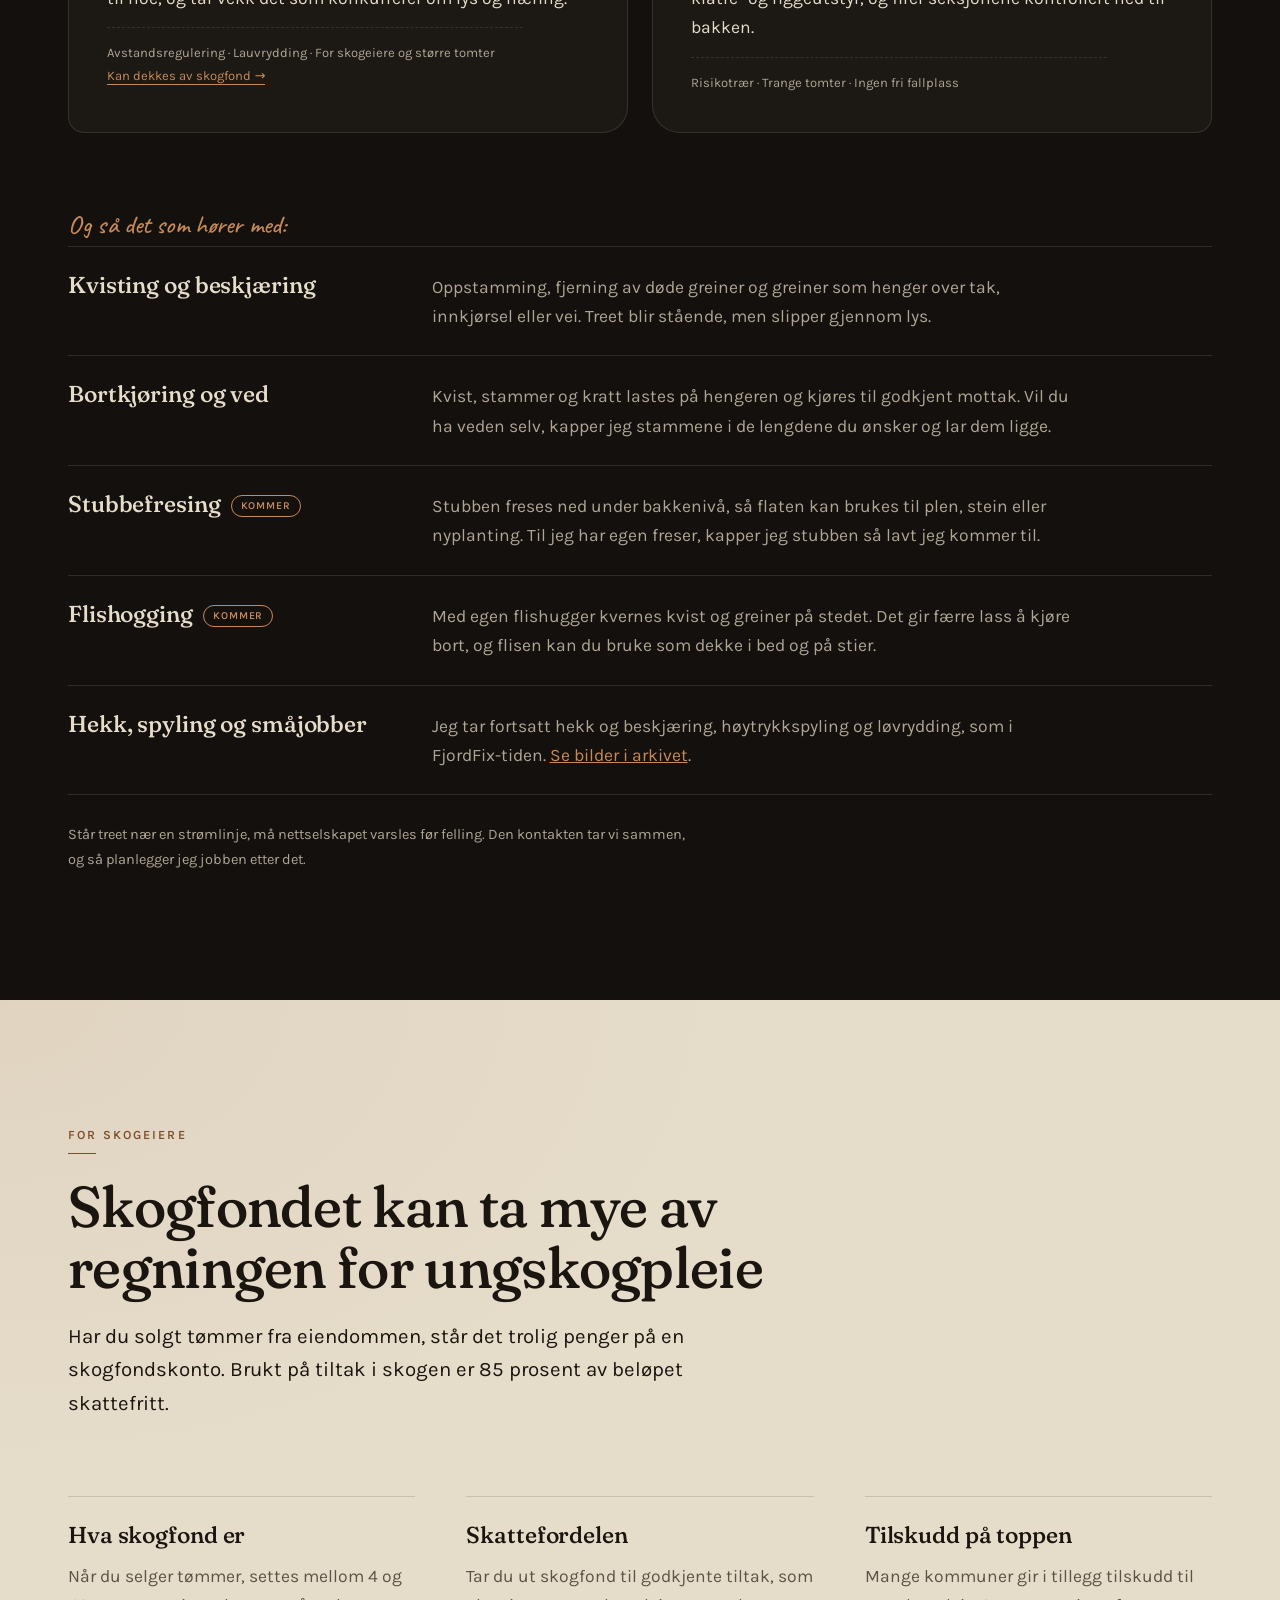
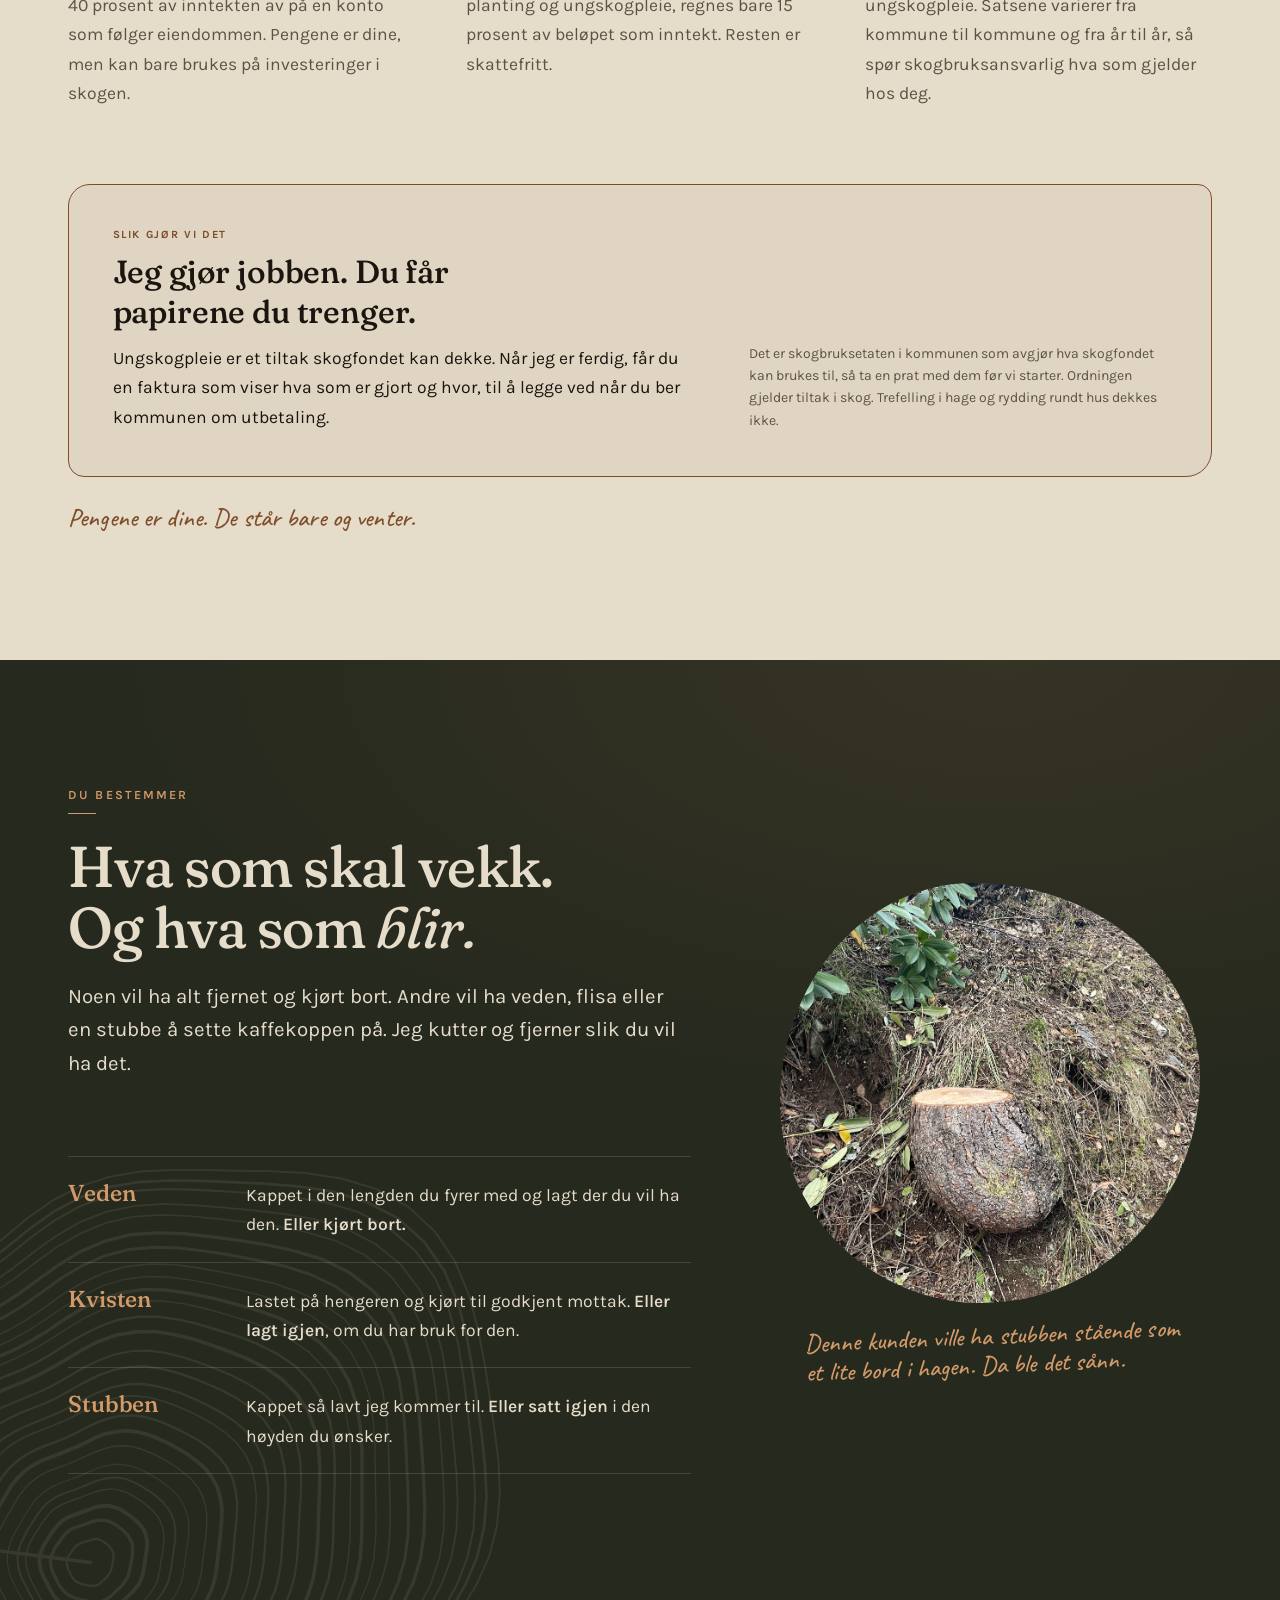
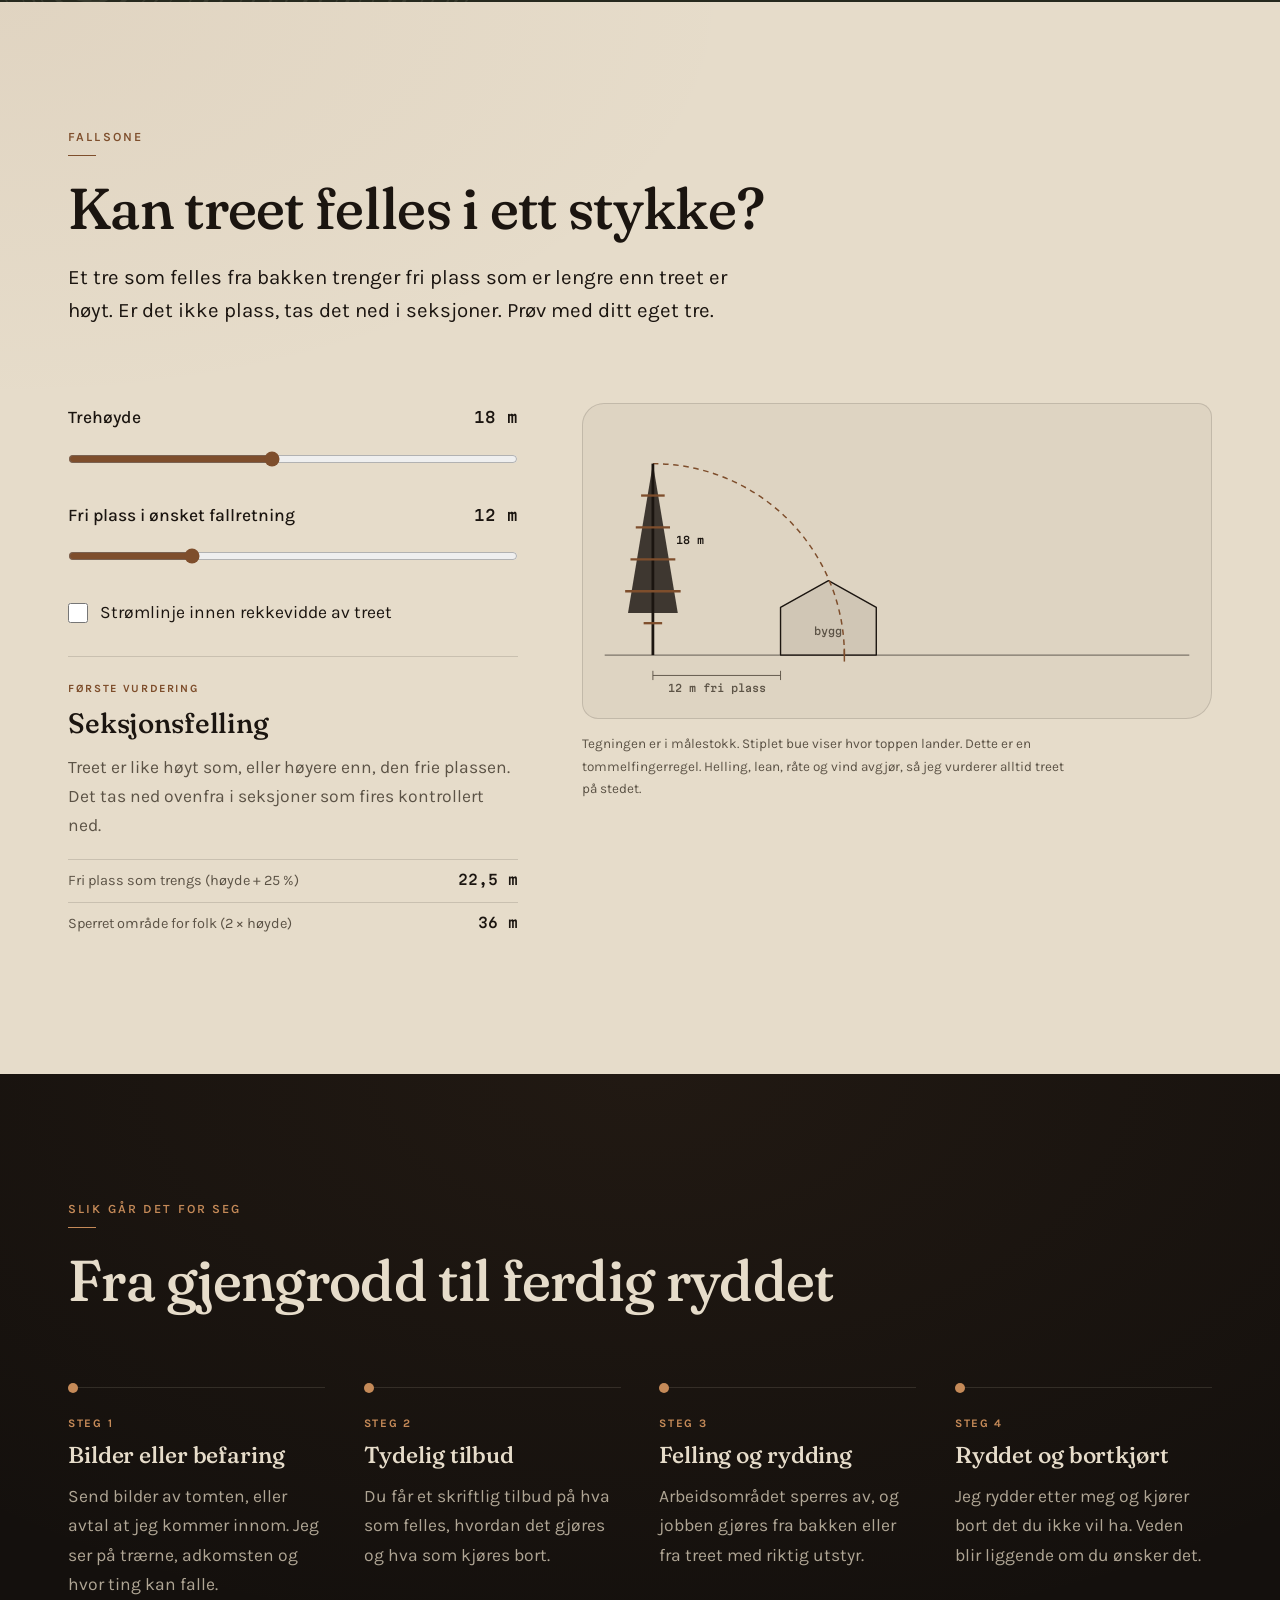
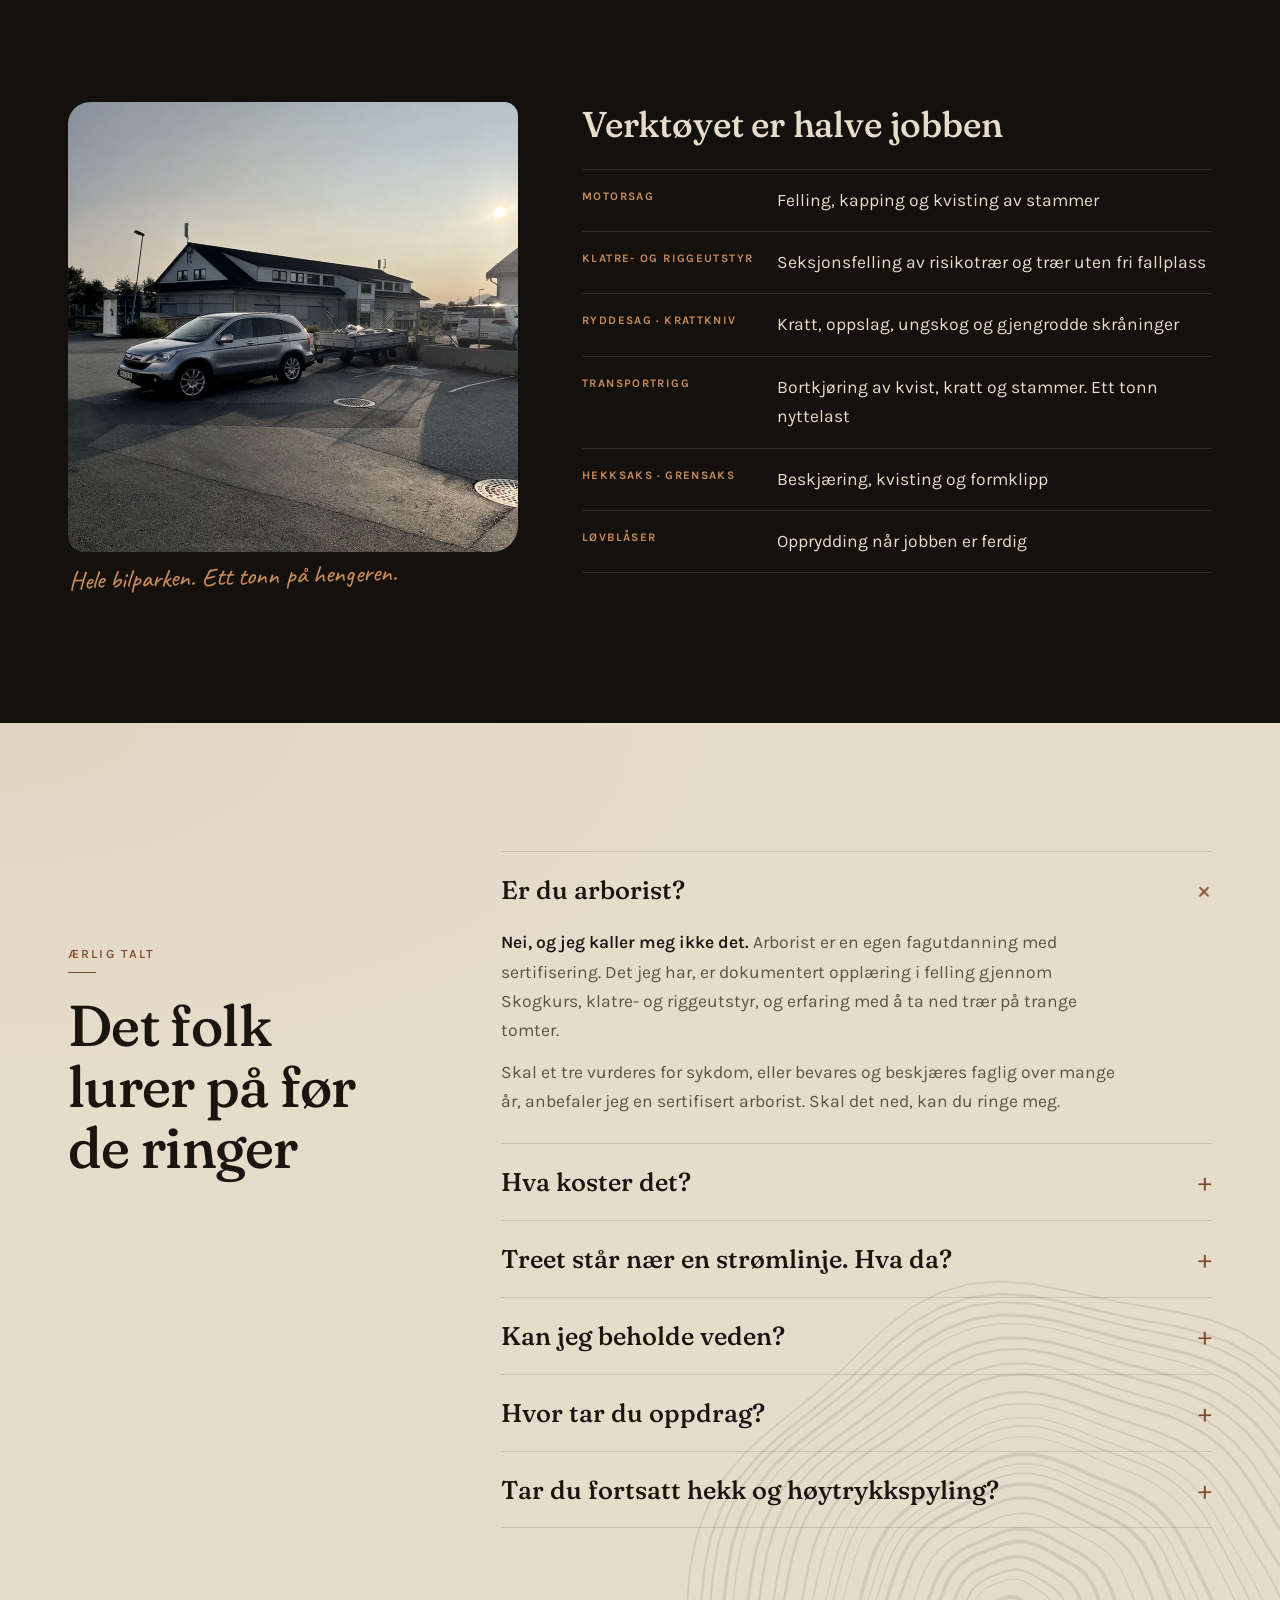
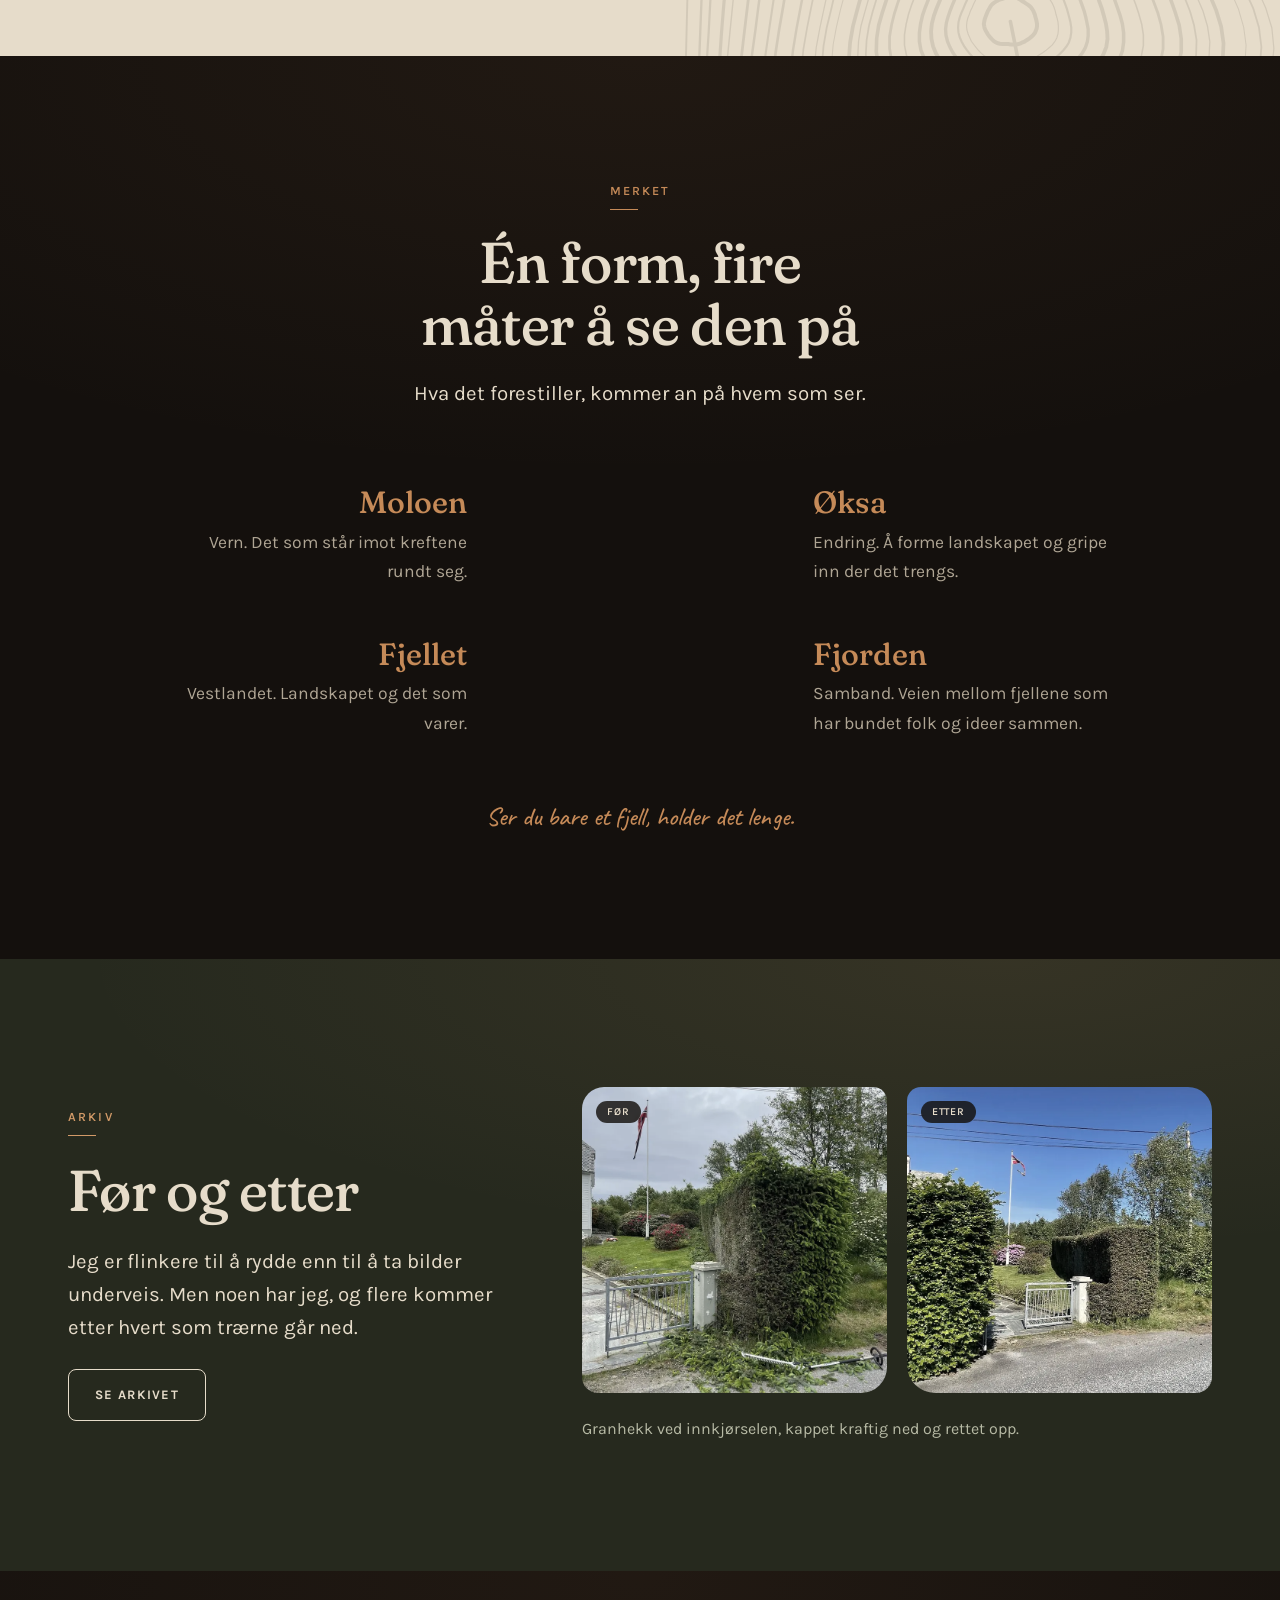
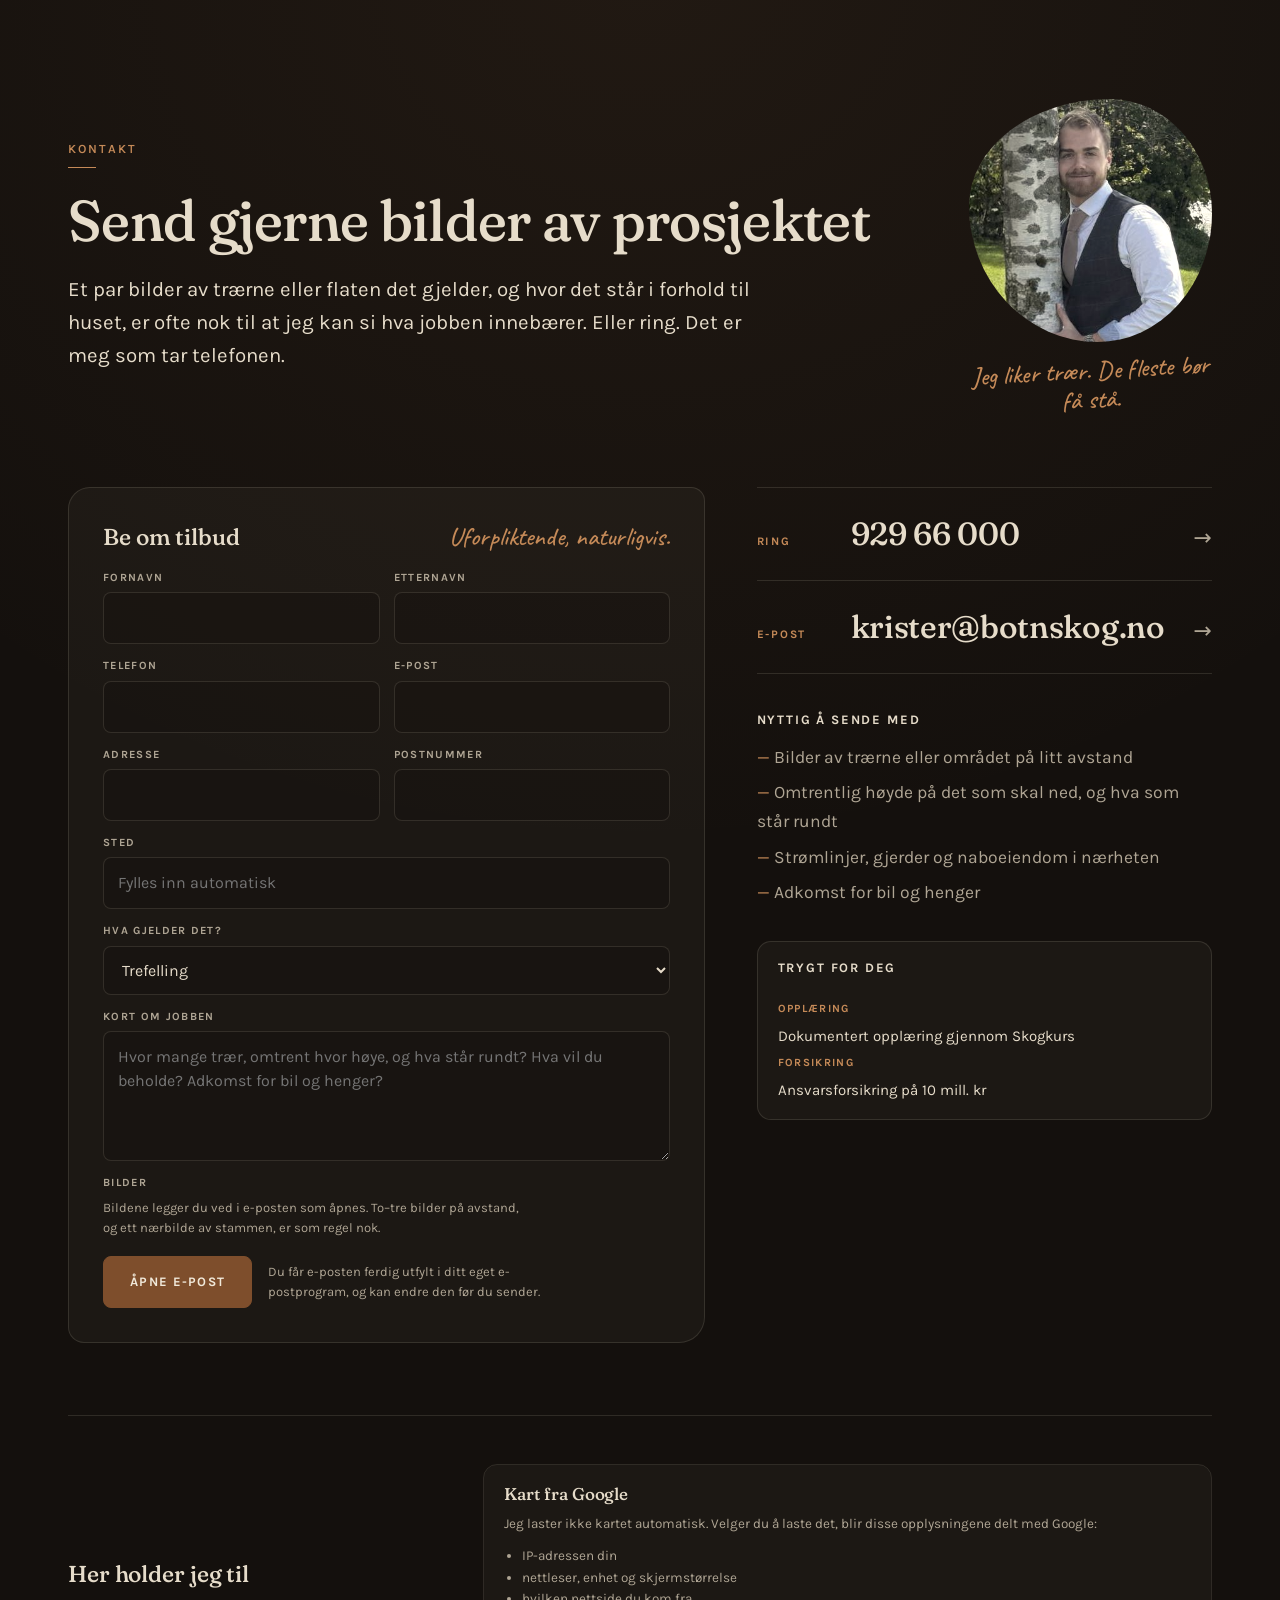
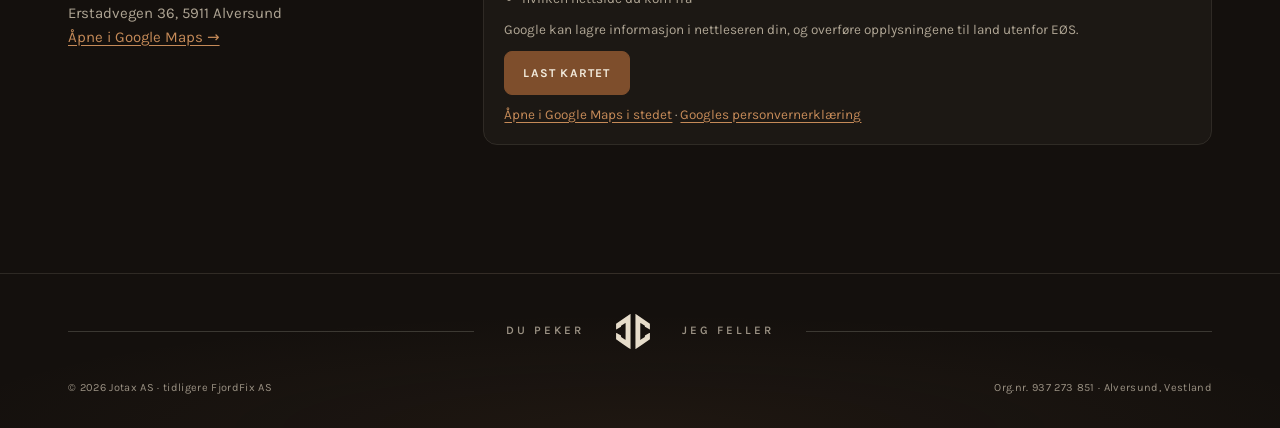
==== commit 14a73a1d: "Set footer-merket til same storleik som signaturen på dei andre sidene Merket var 30x31px, mot 34x35" ====
--- a/index.html
+++ b/index.html
@@ -14,7 +14,7 @@
   <link rel="preconnect" href="https://fonts.googleapis.com" />
   <link rel="preconnect" href="https://fonts.gstatic.com" crossorigin />
   <link rel="stylesheet" href="https://fonts.googleapis.com/css2?family=Caveat:wght@500;600&family=Fraunces:ital,opsz,wght,SOFT,WONK@0,9..144,300..700,0..100,0..1;1,9..144,300..700,0..100,0..1&family=Karla:wght@400;500;600;700&family=Montserrat:wght@600&family=Martian+Mono:wght@400;500&display=swap" />
-  <link rel="stylesheet" href="styles.css" />
+  <link rel="stylesheet" href="styles.css?v=20261030" />
 </head>
 <body>
 <!-- merke: symbol -->
--- a/styles.css
+++ b/styles.css
@@ -348,7 +348,7 @@
   .foot-rule{display:flex;align-items:center;gap:clamp(14px,2.5vw,32px)}
   .foot-line{flex:1;height:1px;background:rgba(216,212,199,.2)}
   .foot-txt{font:600 11.5px/1 var(--body);letter-spacing:.26em;text-transform:uppercase;color:#9A9183;white-space:nowrap}
-  .foot-mark{width:30px;height:31px;color:var(--bein);flex:none}
+  .foot-mark{width:34px;height:35px;color:var(--bein);flex:none}
   .foot-meta{display:flex;flex-wrap:wrap;justify-content:space-between;gap:8px 24px;margin-top:30px;font:400 11px/1.6 var(--body);letter-spacing:.03em}
 
   /* ---------- kommer rolig inn når man ruller ---------- */
@@ -412,7 +412,7 @@
     .foot-line{display:none}
     .foot-rule{flex-wrap:wrap;justify-content:center;gap:14px 20px}
     .foot-txt{letter-spacing:.24em;font-size:10.5px}
-    .foot-mark{order:-1;flex-basis:100%;height:34px}
+    .foot-mark{order:-1;flex-basis:100%;height:35px}
   }
   /* Berøringsskjermer (telefon og nettbrett): filmkornet er et fast lag over hele skjermen, og kan komme
      i veien for at Safari på iPhone farger feltet bak klokka og batteriet etter toppmenyen. Derfor av her */
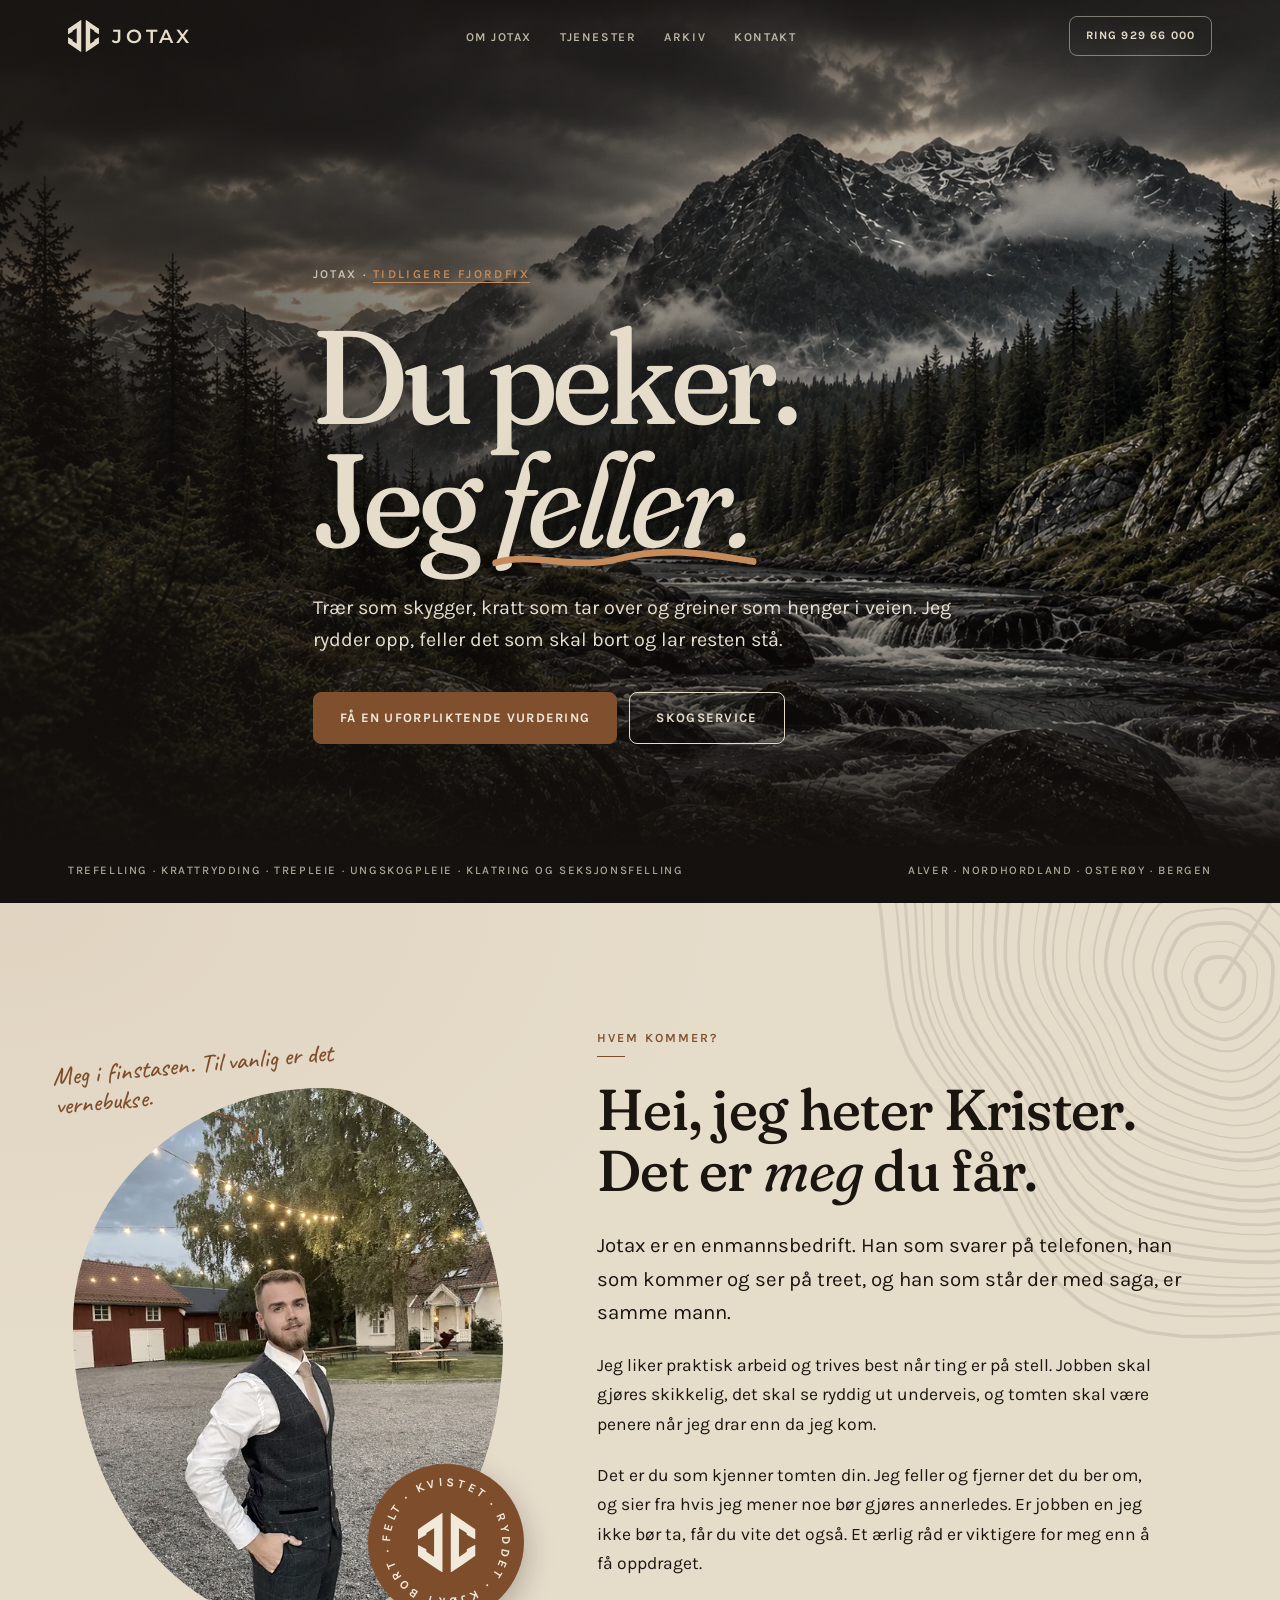
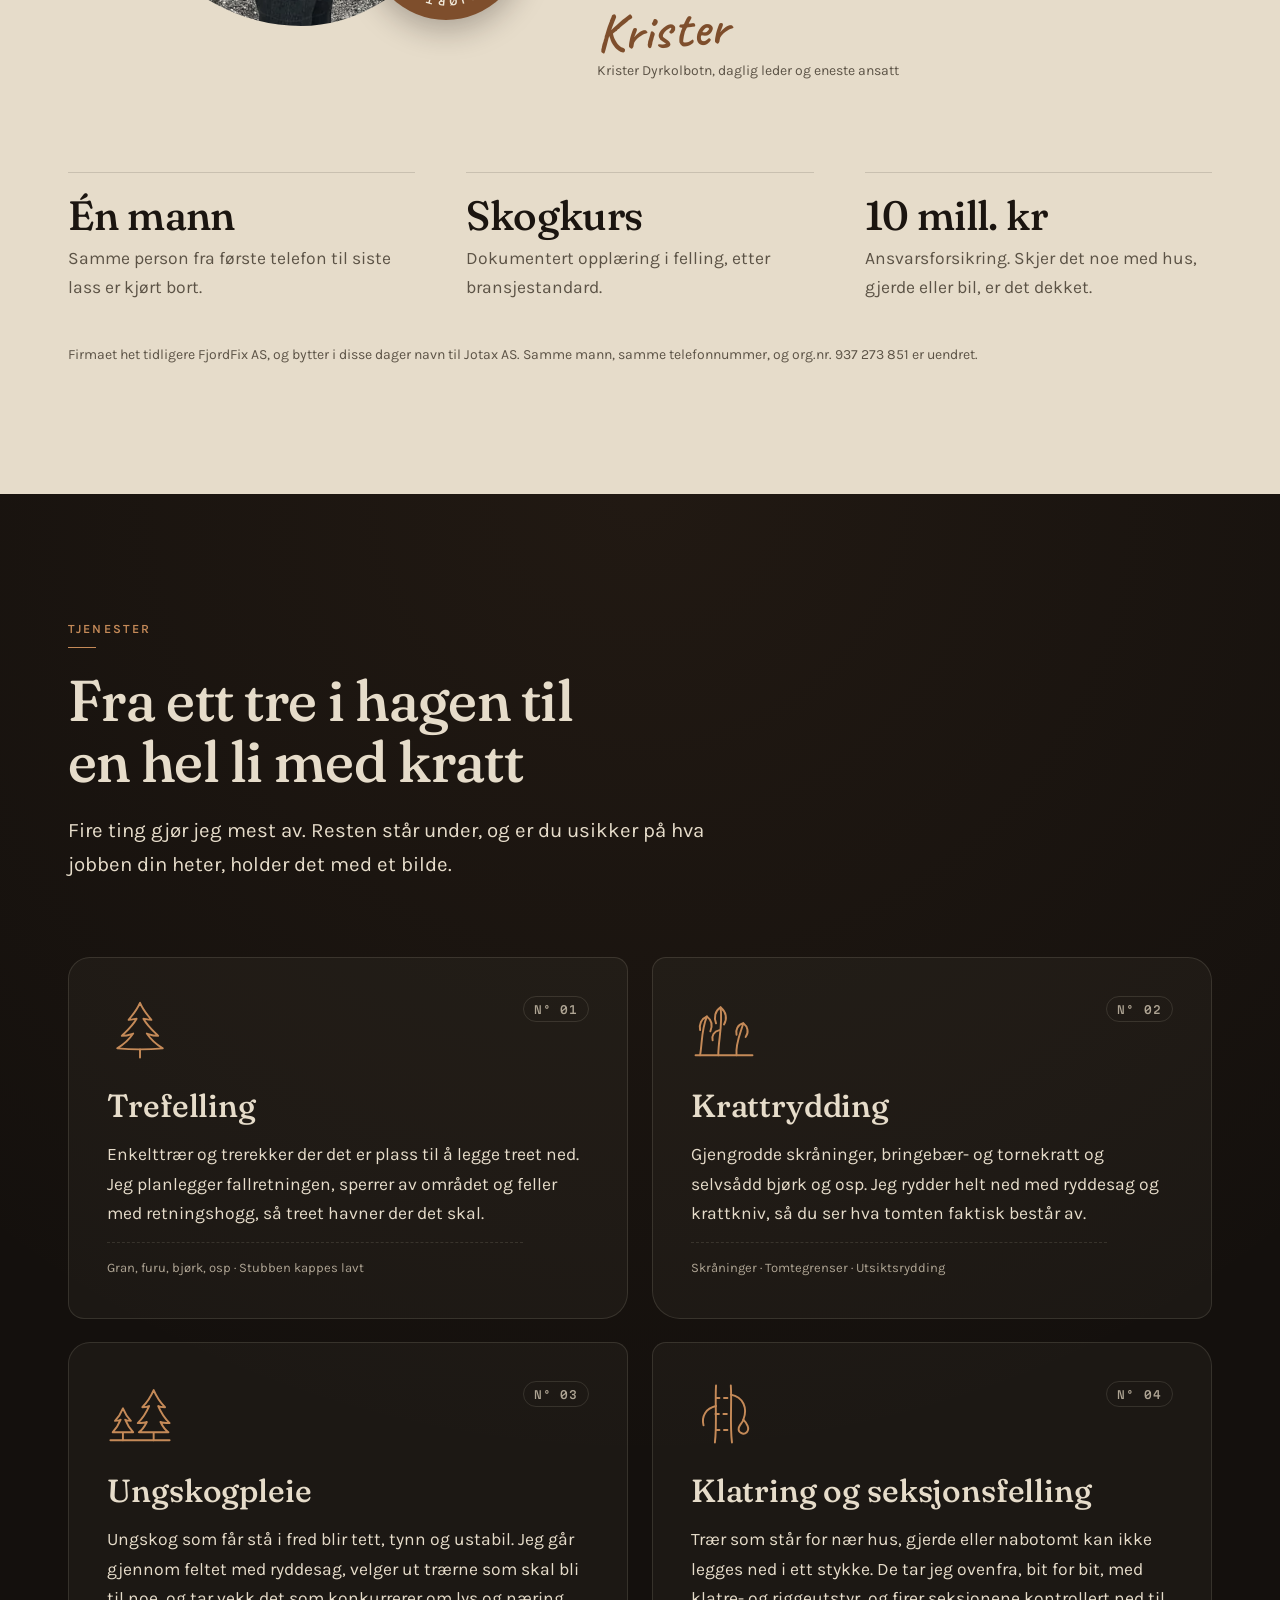
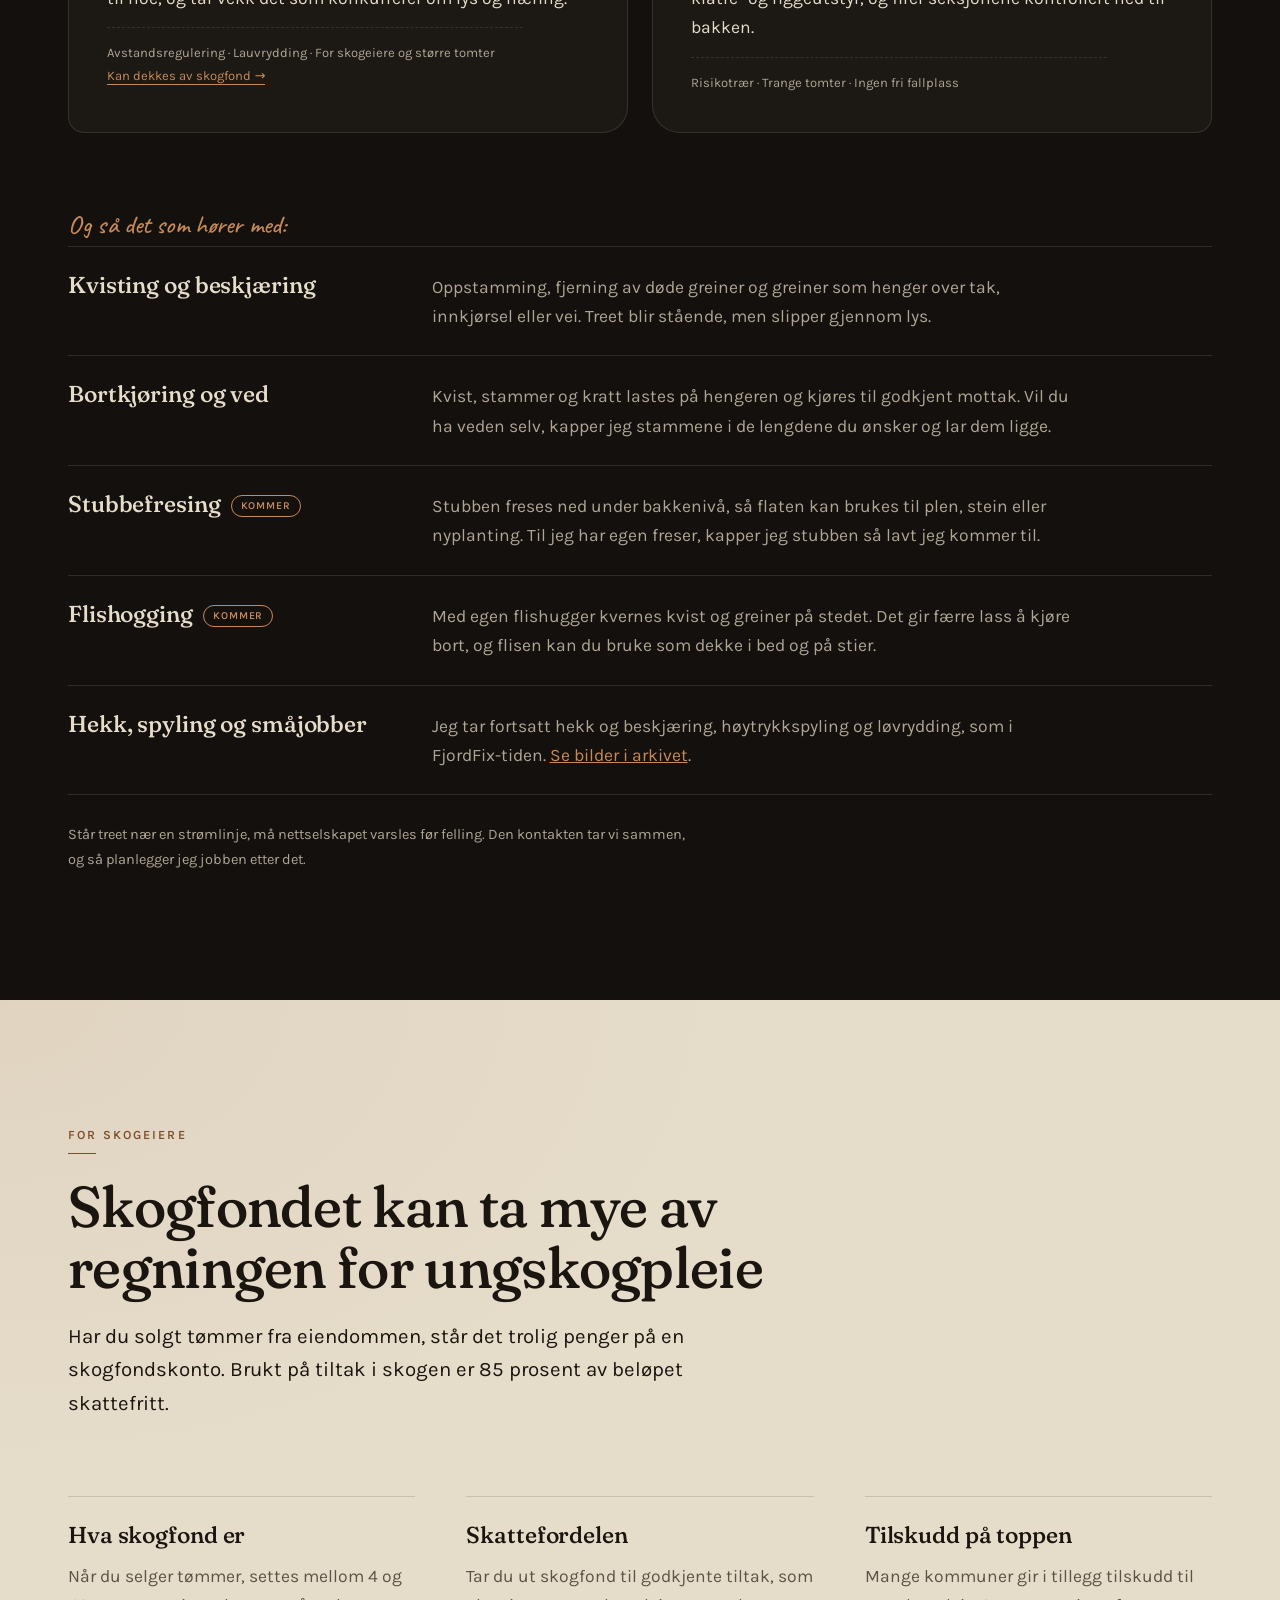
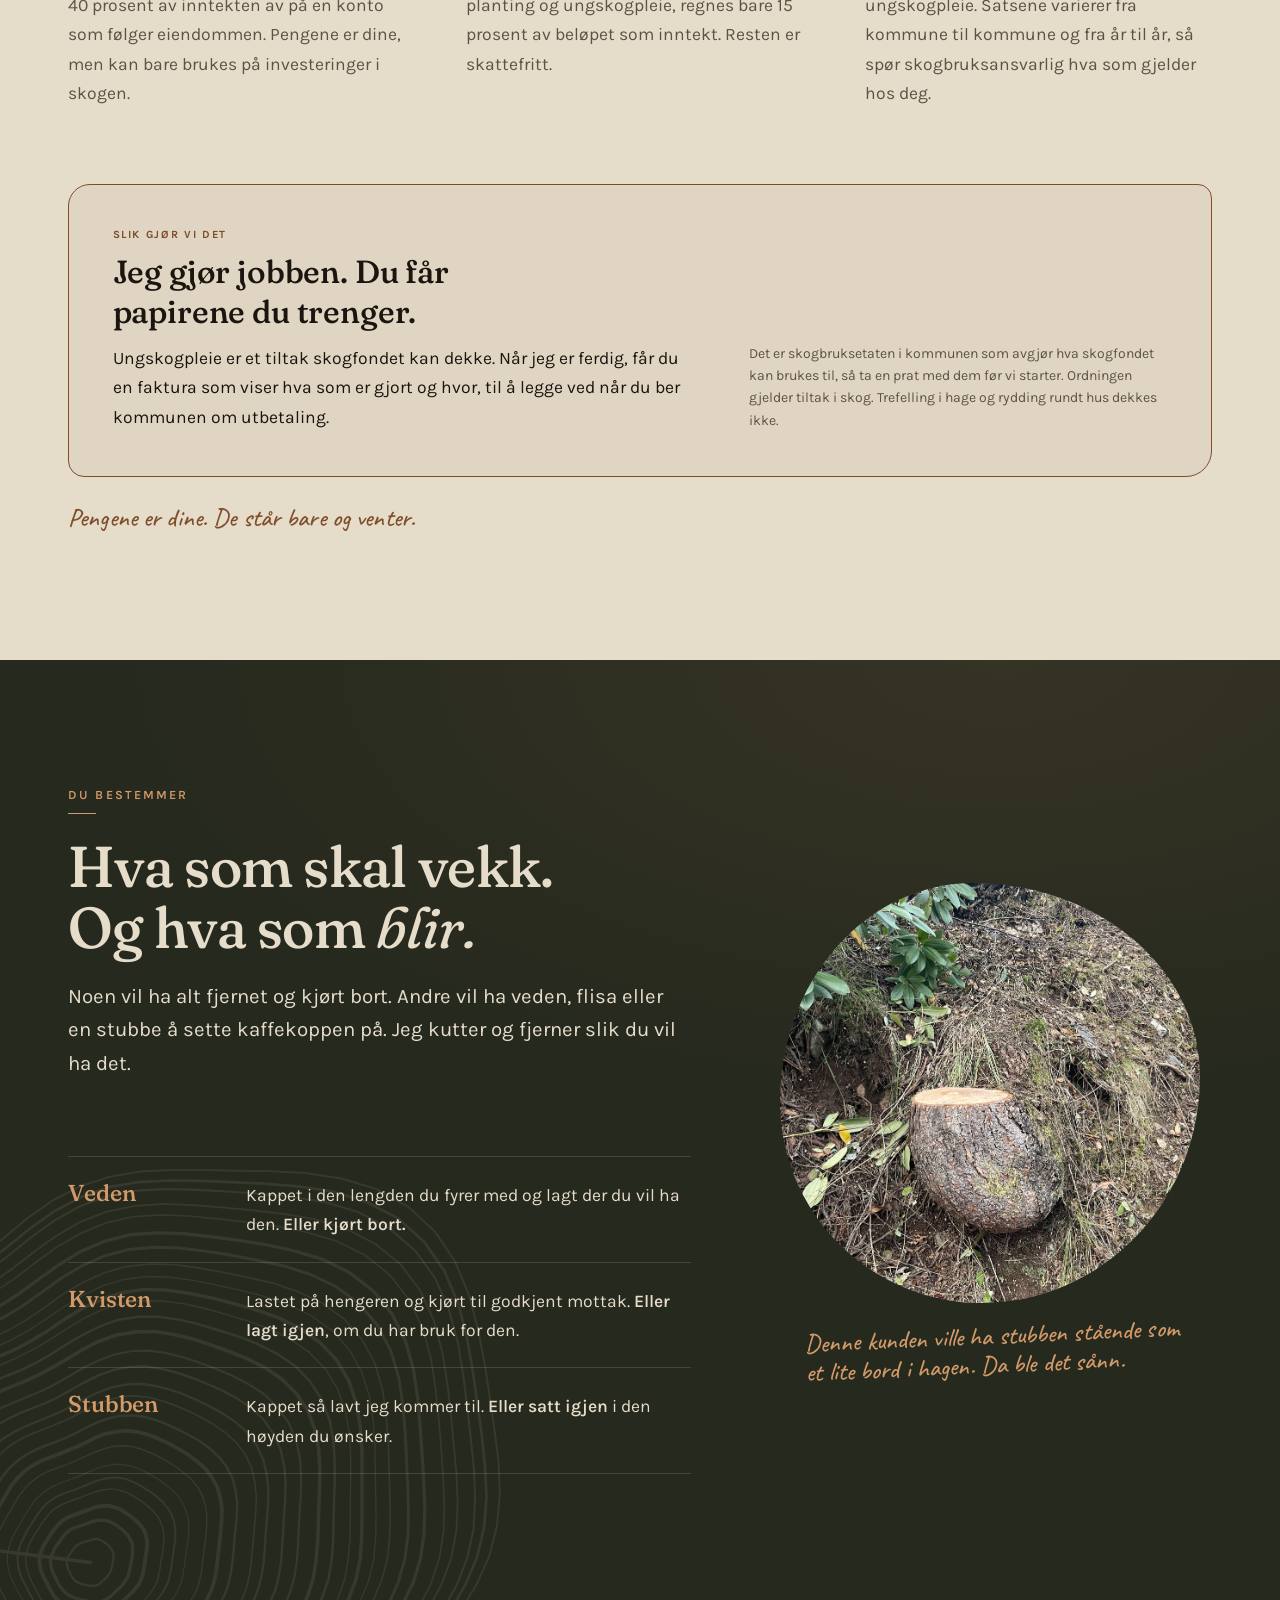
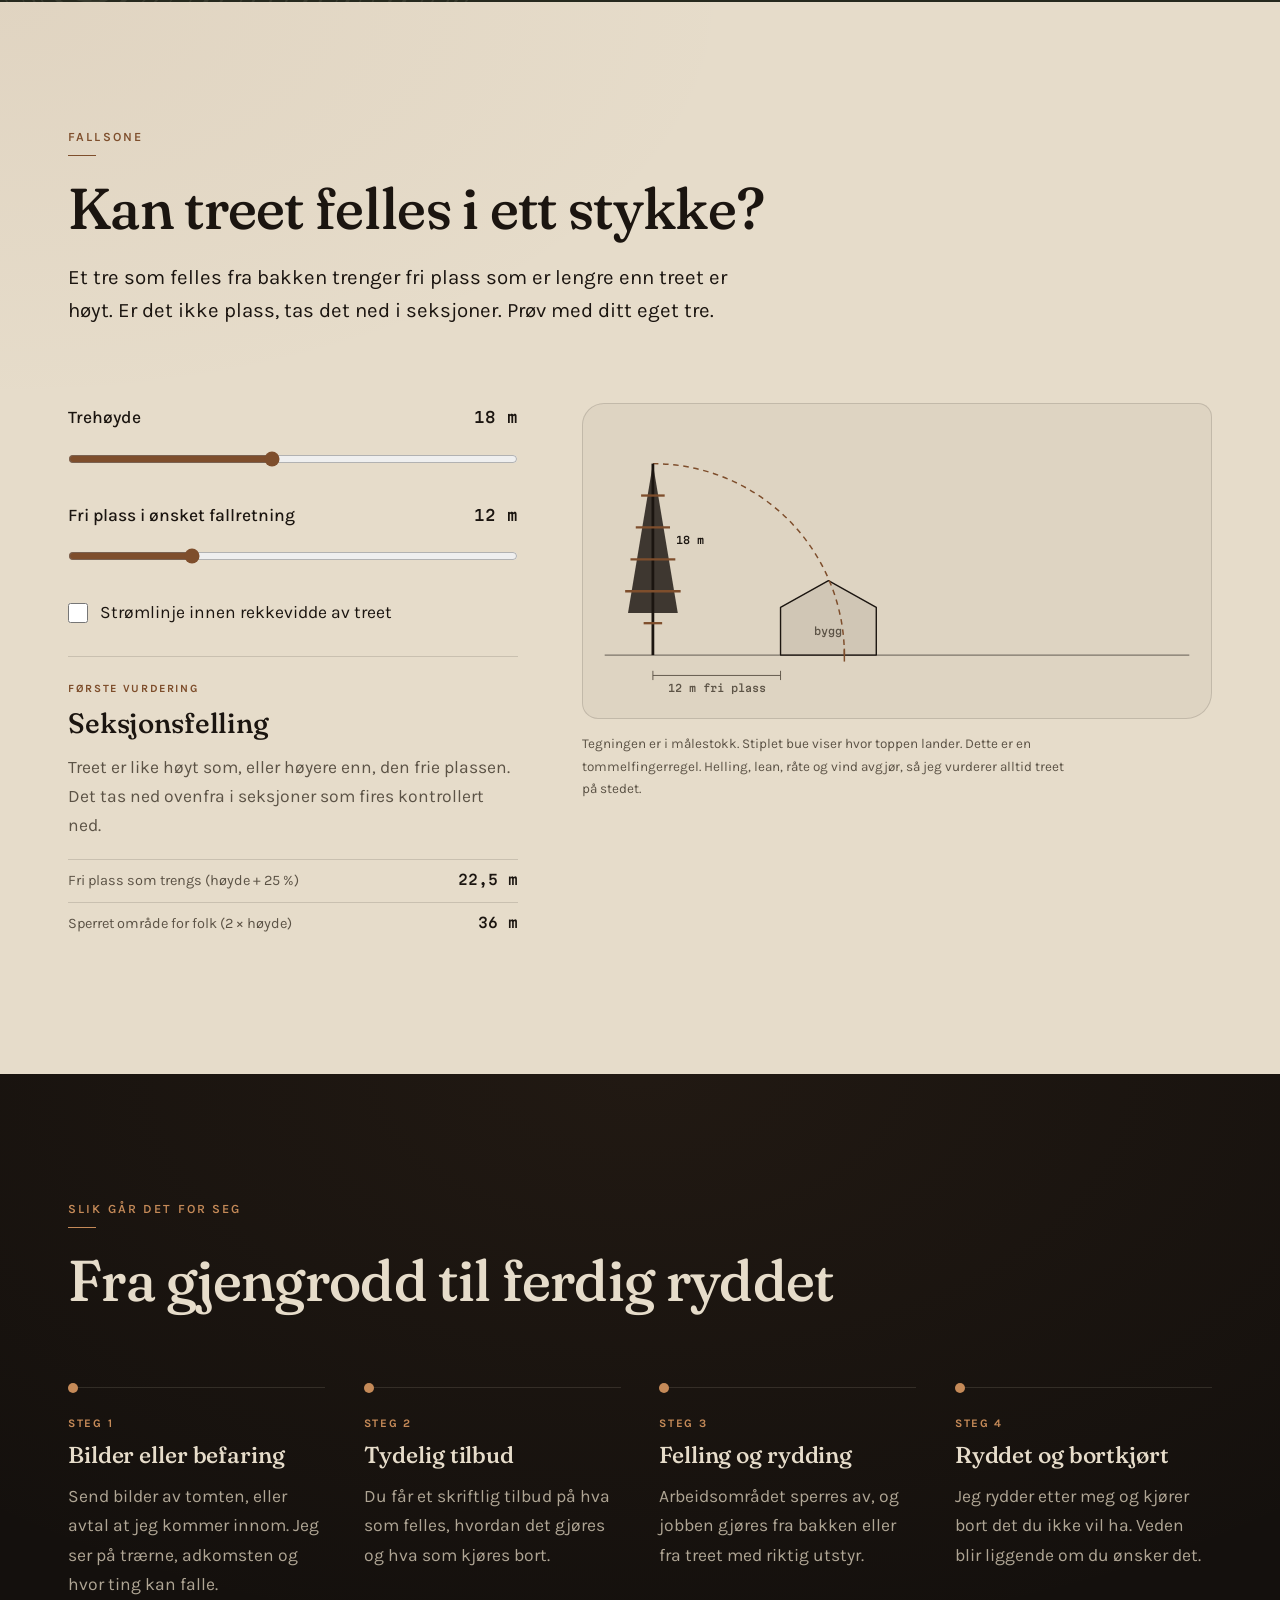
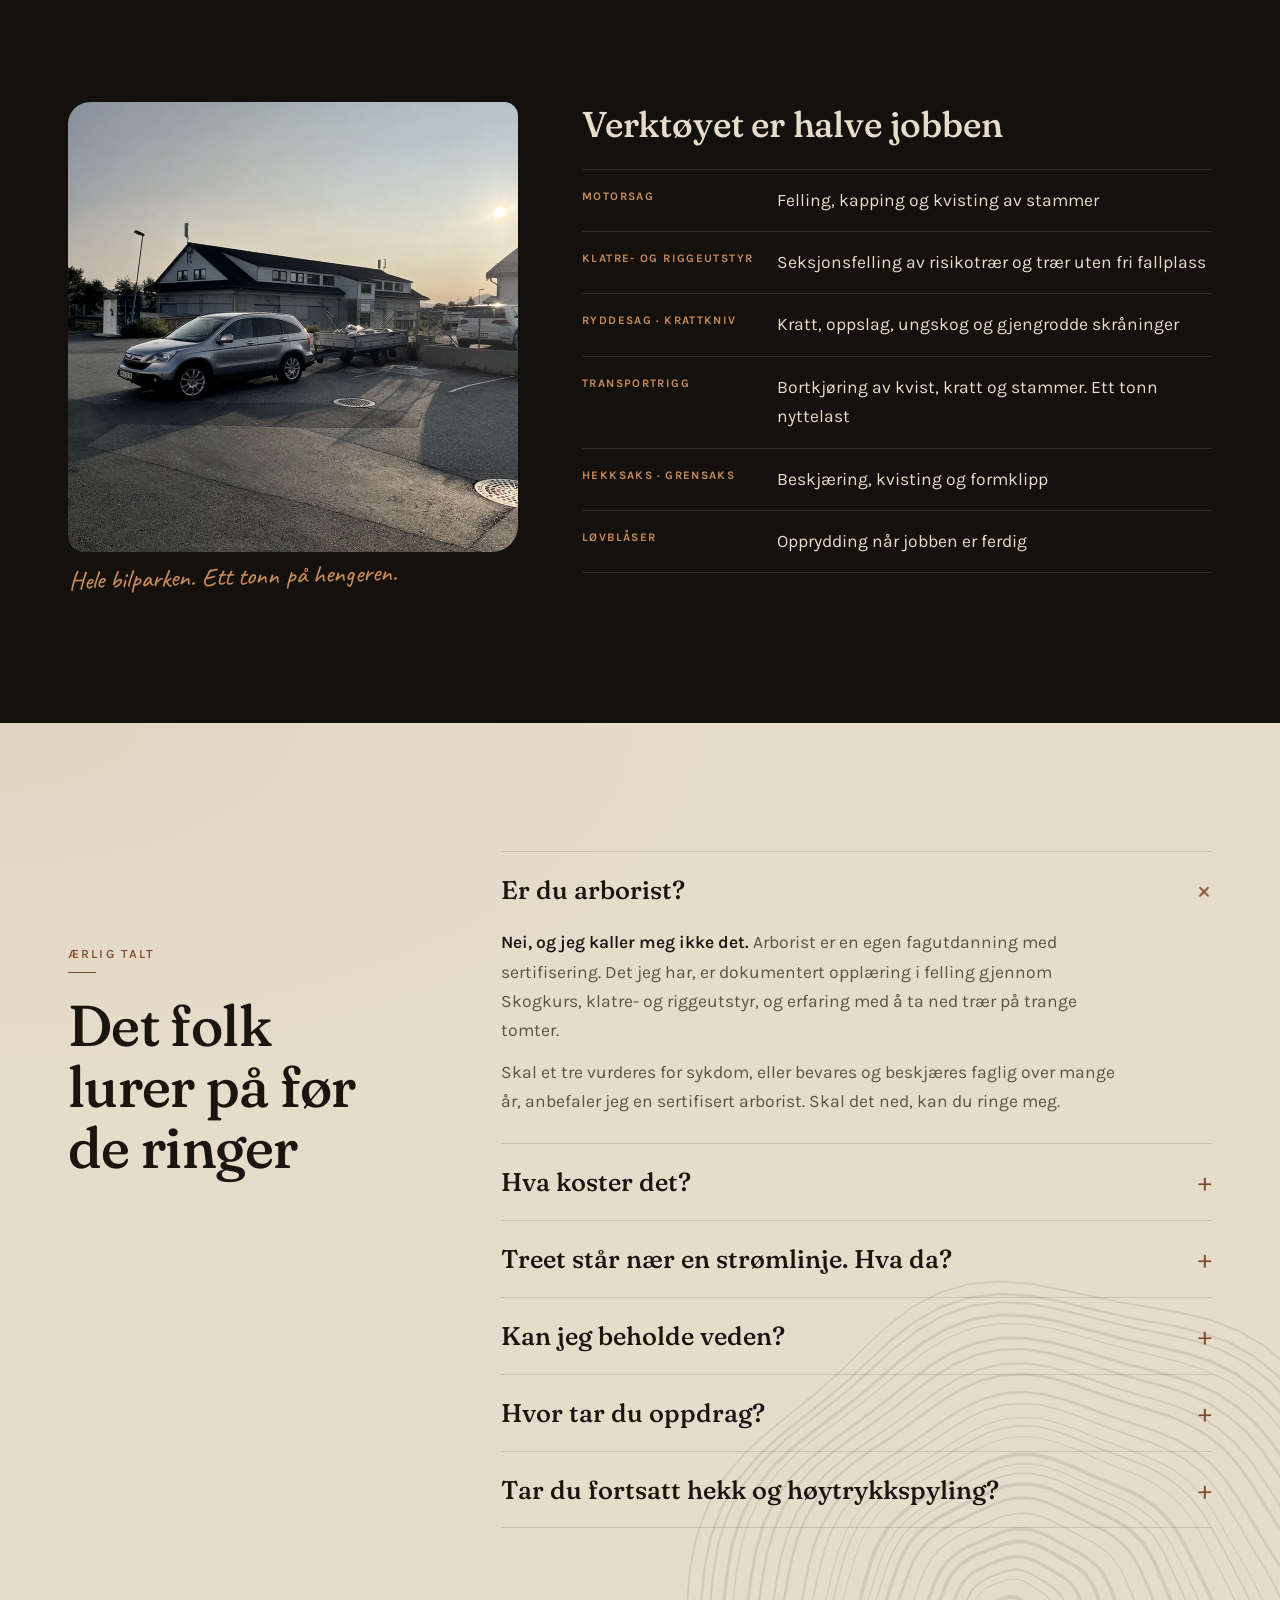
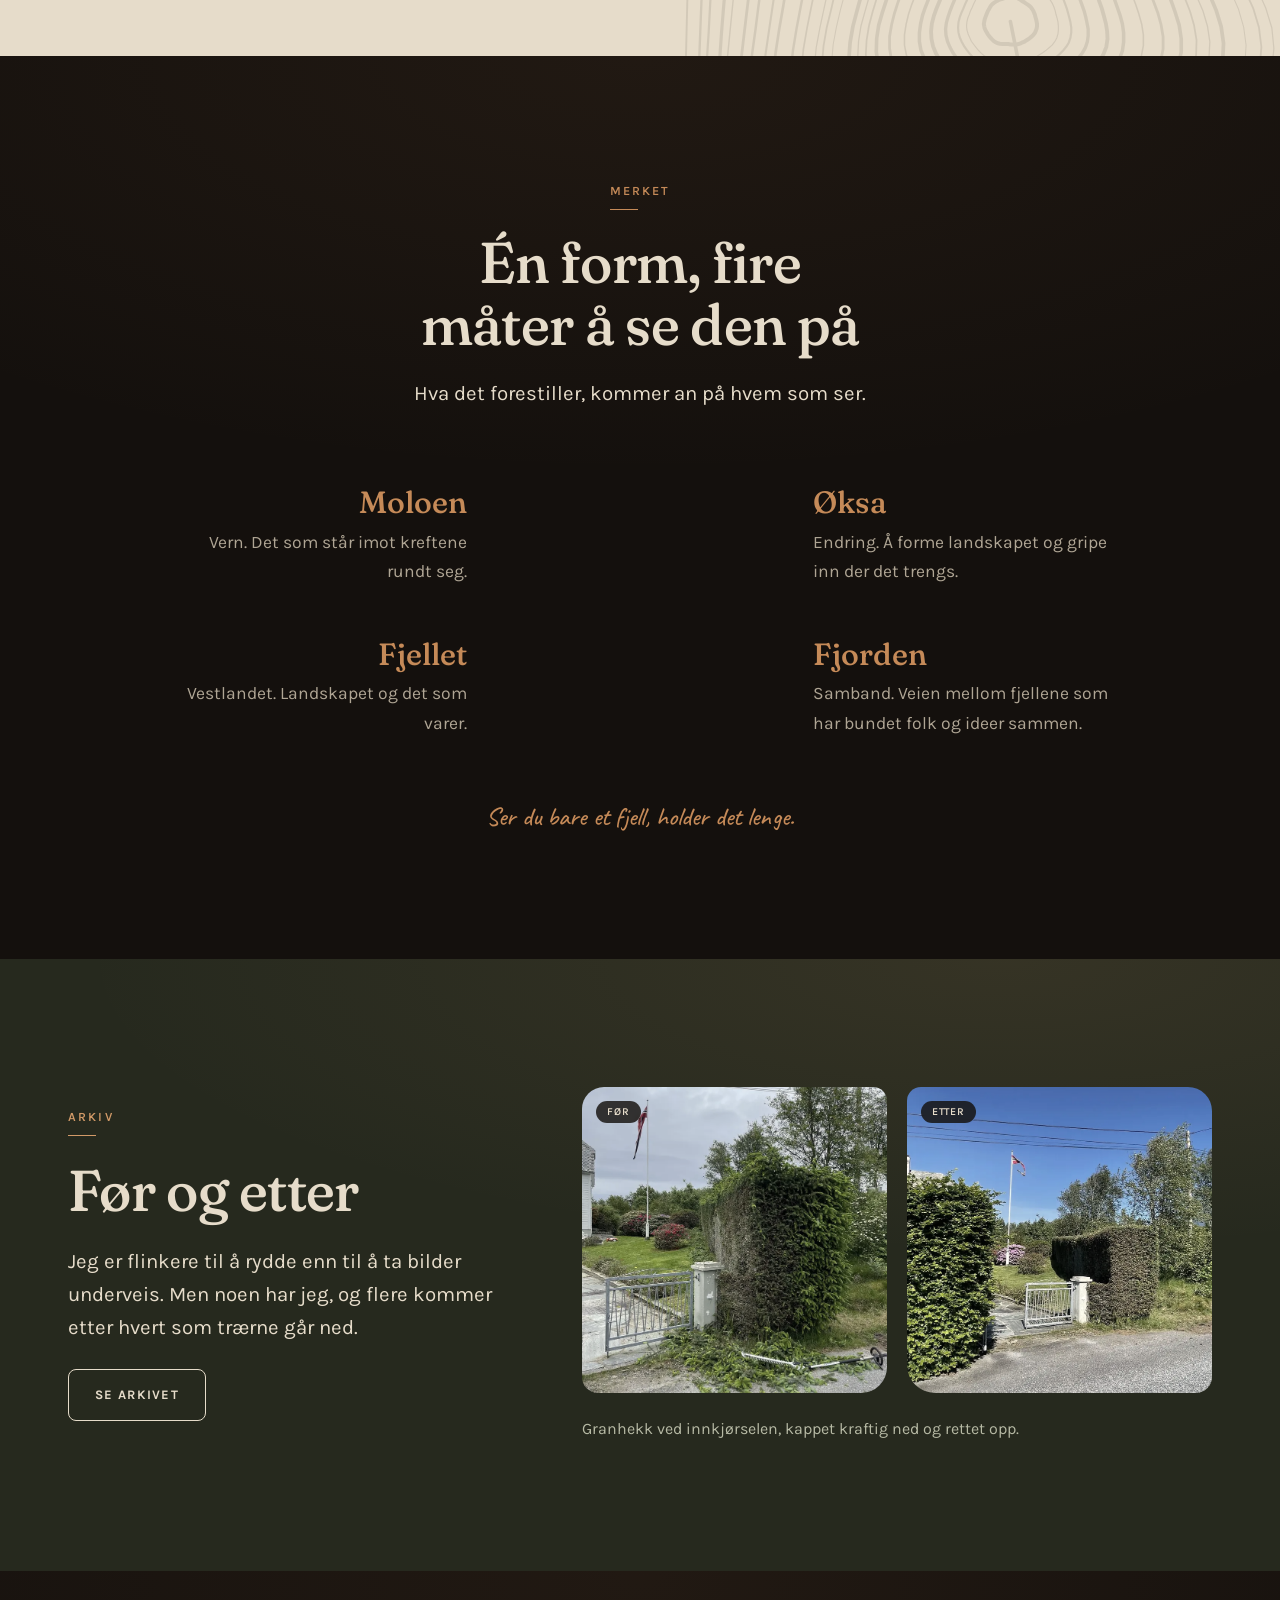
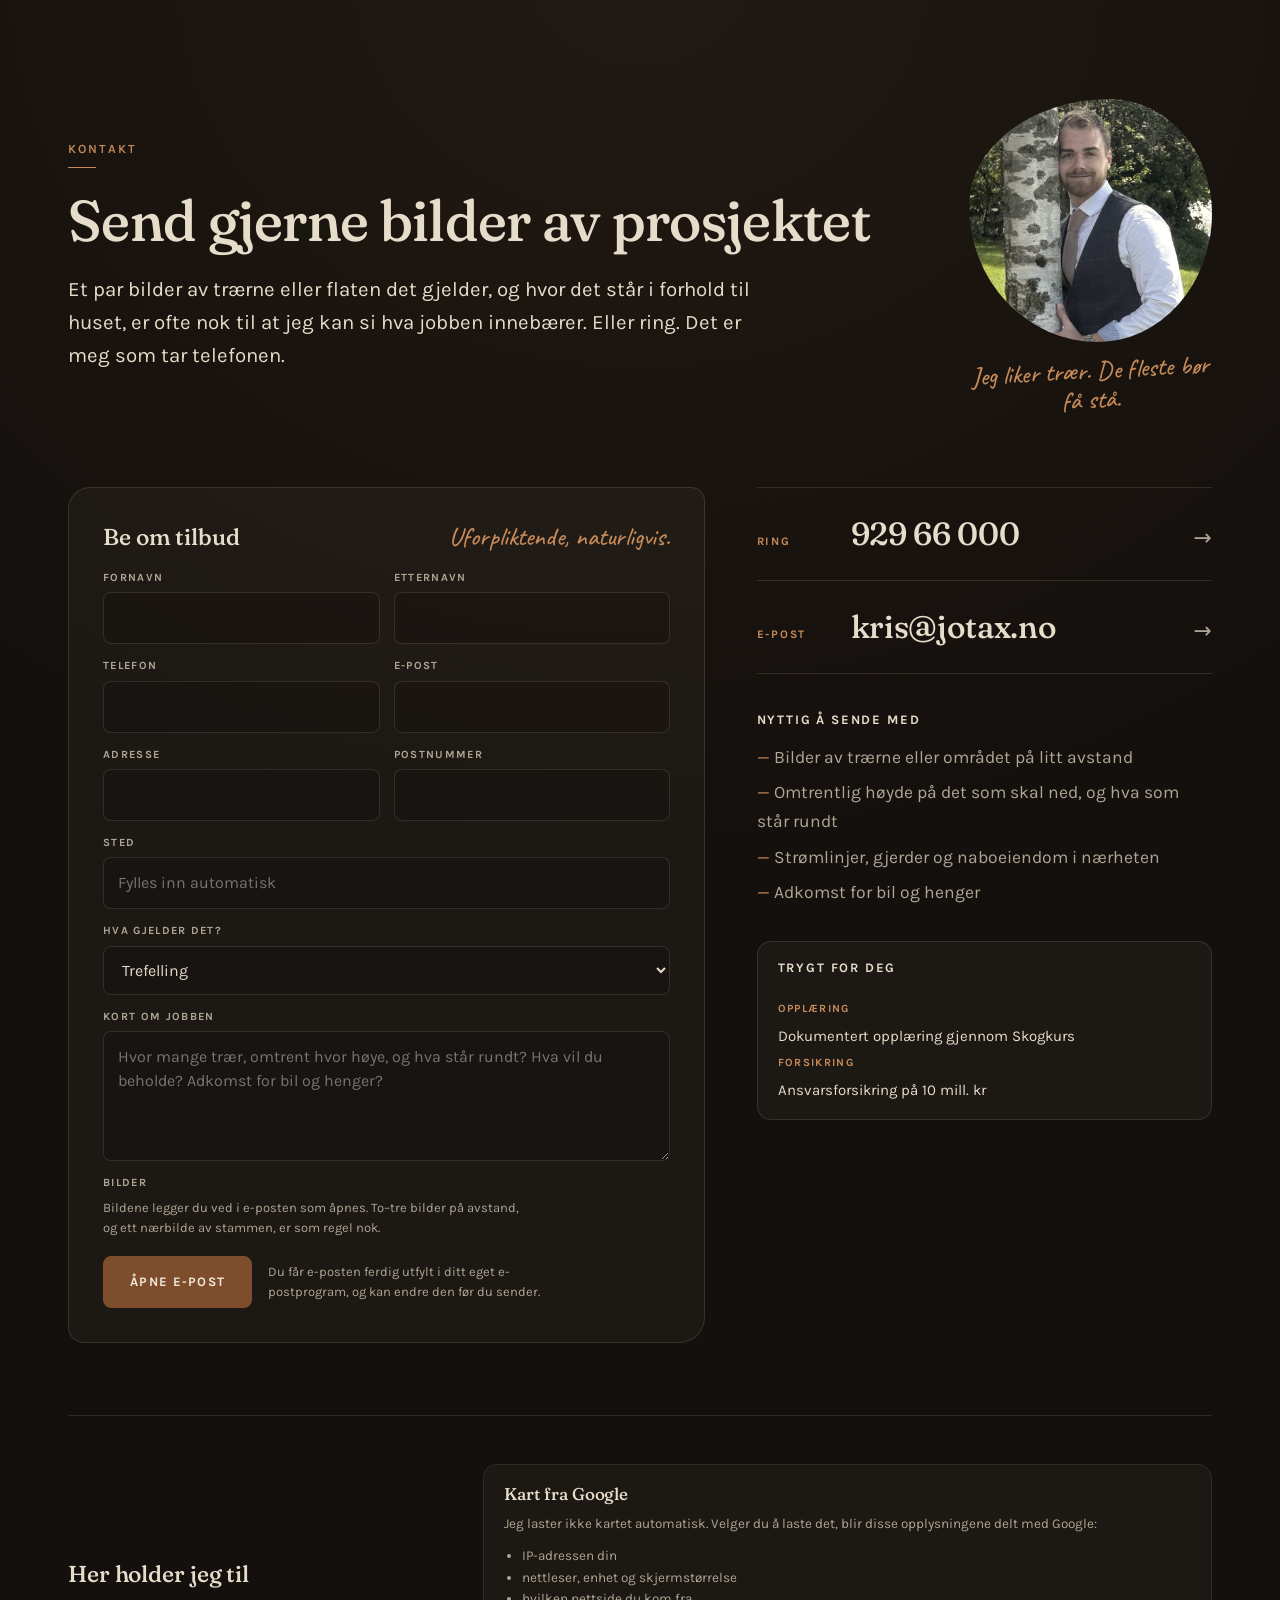
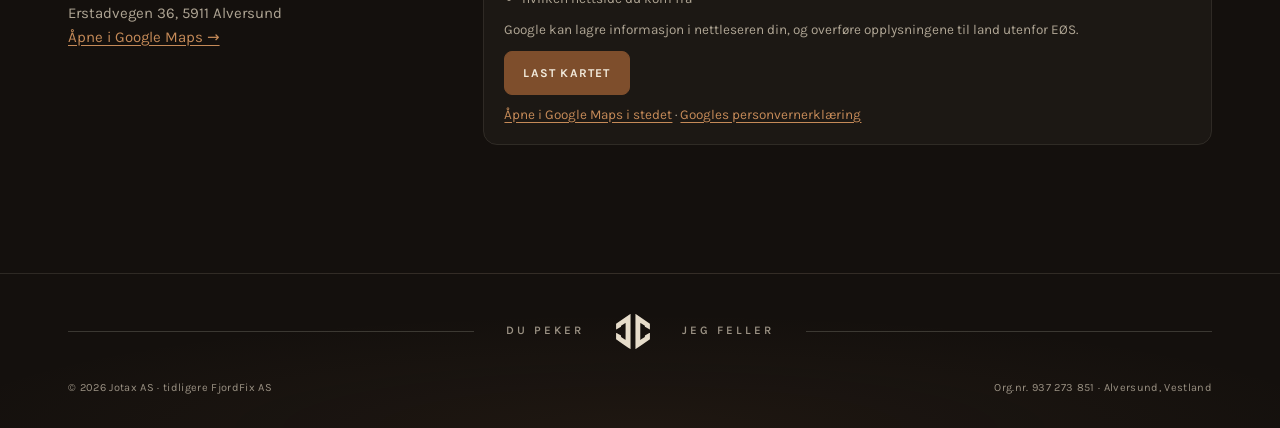
==== commit 5ccf07d0: "Ny e-postadresse: kris@jotax.no Co-Authored-By: Claude Opus 5.5 <noreply@anthropic.com>" ====
--- a/index.html
+++ b/index.html
@@ -511,9 +511,9 @@
               <span class="contact-val">929 66 000</span>
               <span class="contact-arrow" aria-hidden="true">→</span>
             </a>
-            <a class="contact-big" href="mailto:krister@botnskog.no?subject=Foresp%C3%B8rsel%20%E2%80%93%20trefelling">
+            <a class="contact-big" href="mailto:kris@jotax.no?subject=Foresp%C3%B8rsel%20%E2%80%93%20trefelling">
               <span class="contact-label">E-post</span>
-              <span class="contact-val">krister@botnskog.no</span>
+              <span class="contact-val">kris@jotax.no</span>
               <span class="contact-arrow" aria-hidden="true">→</span>
             </a>
           </div>
@@ -701,7 +701,7 @@
     const status = document.getElementById('k-status');
     if (!form || !status) return;
 
-    const EPOST = 'krister@botnskog.no';
+    const EPOST = 'kris@jotax.no';
 
     form.addEventListener('submit', (event) => {
       event.preventDefault();
